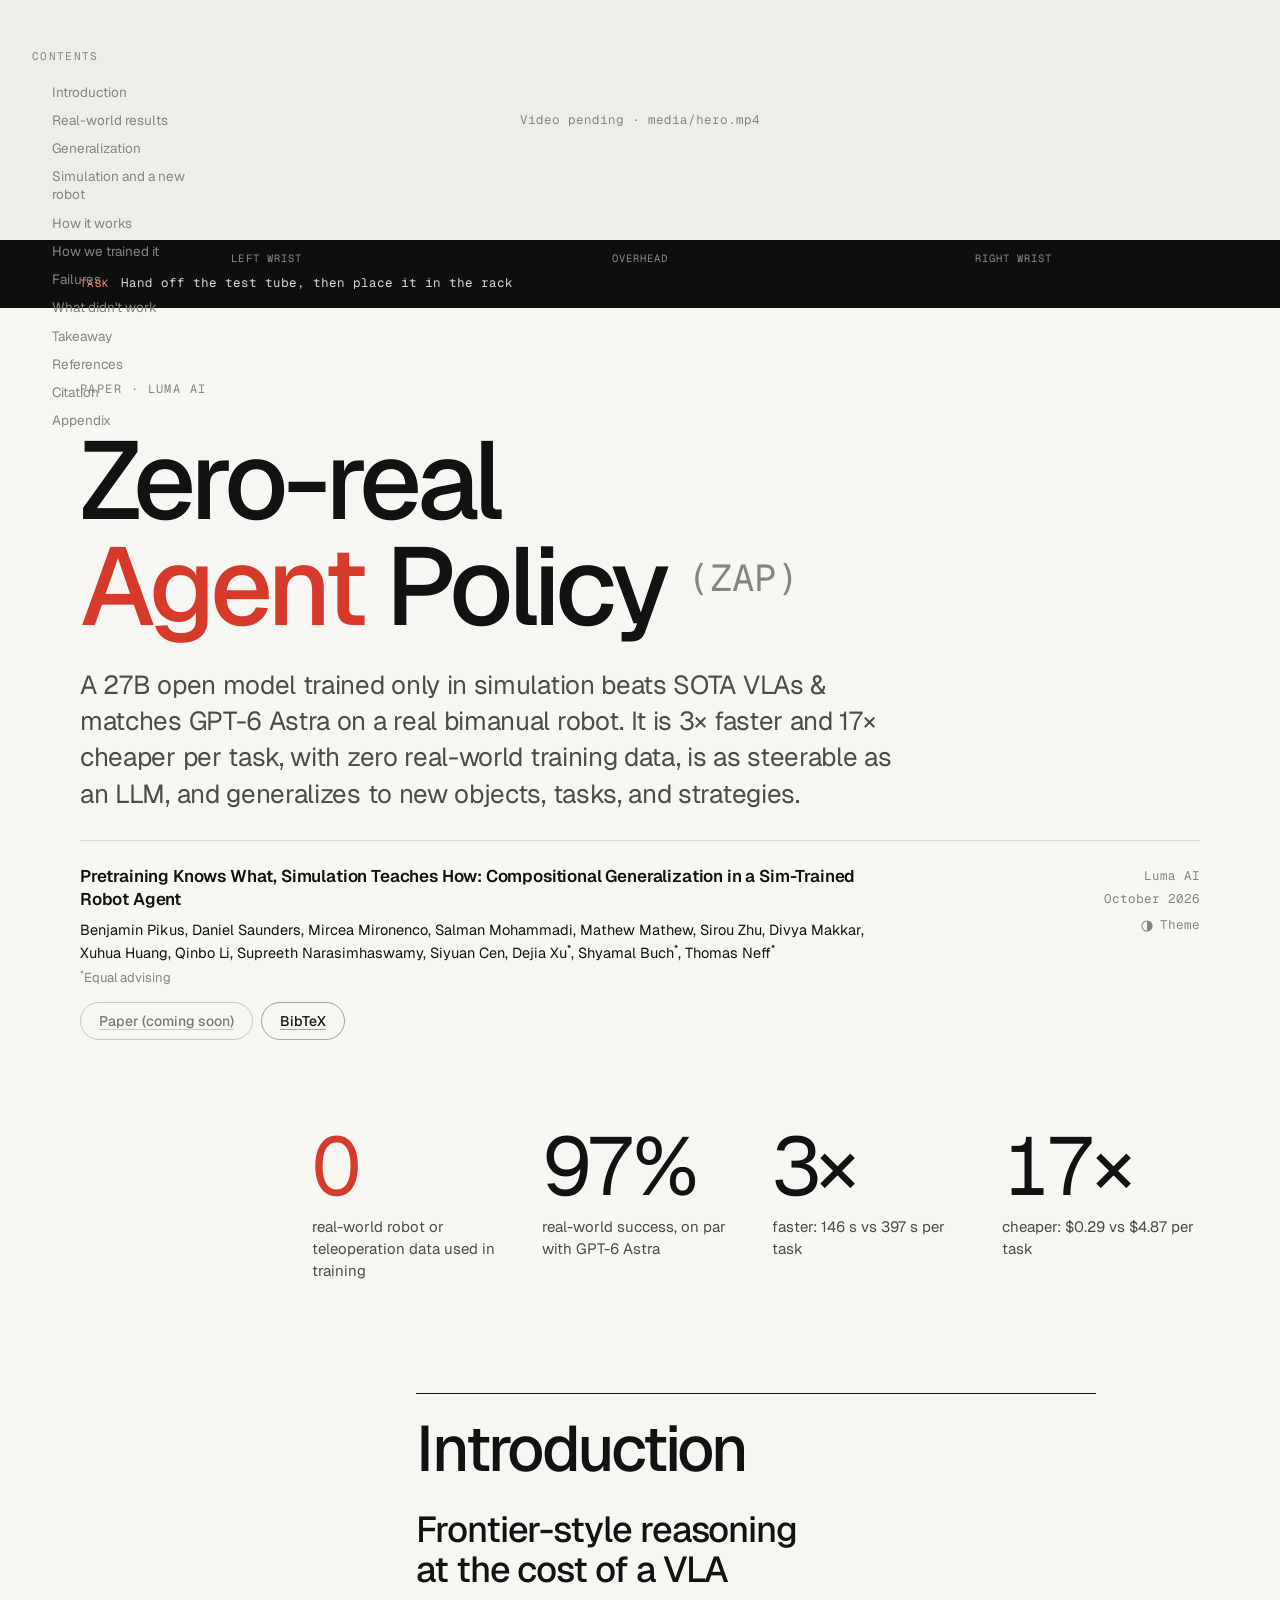
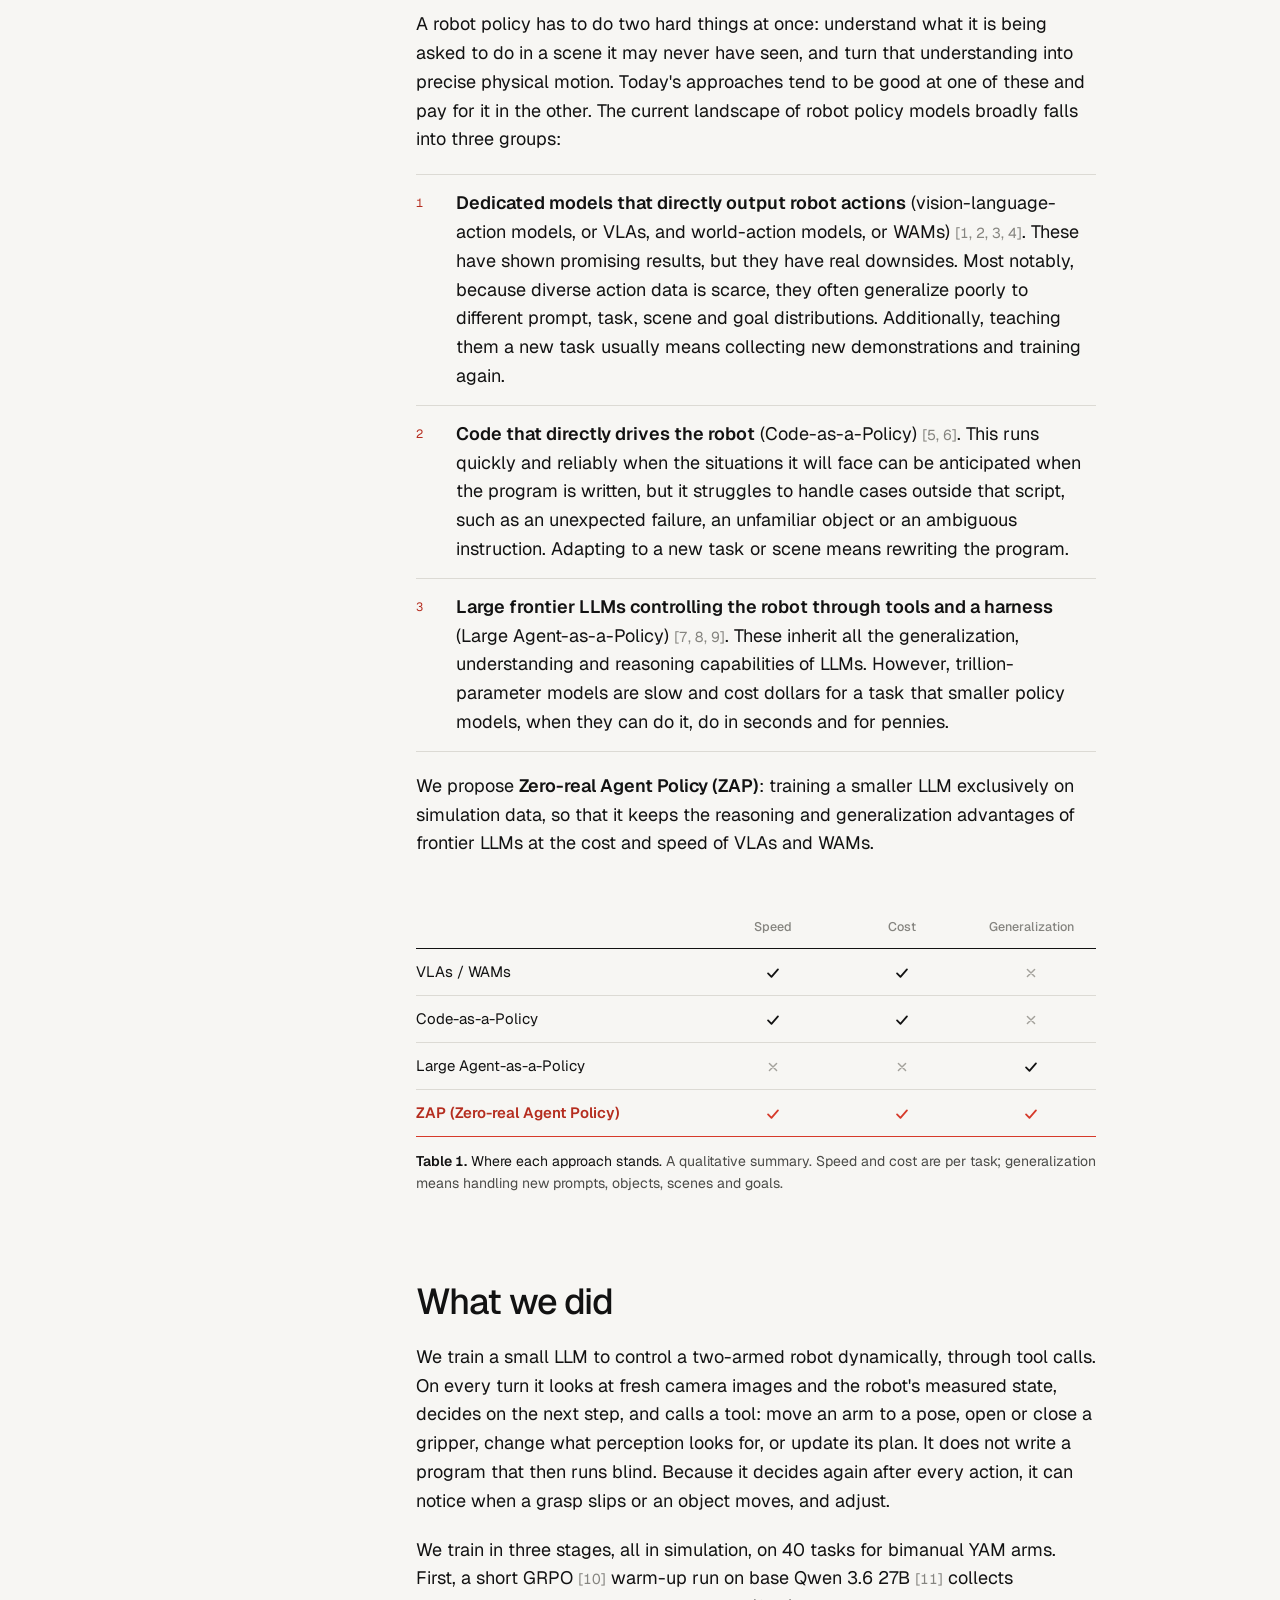
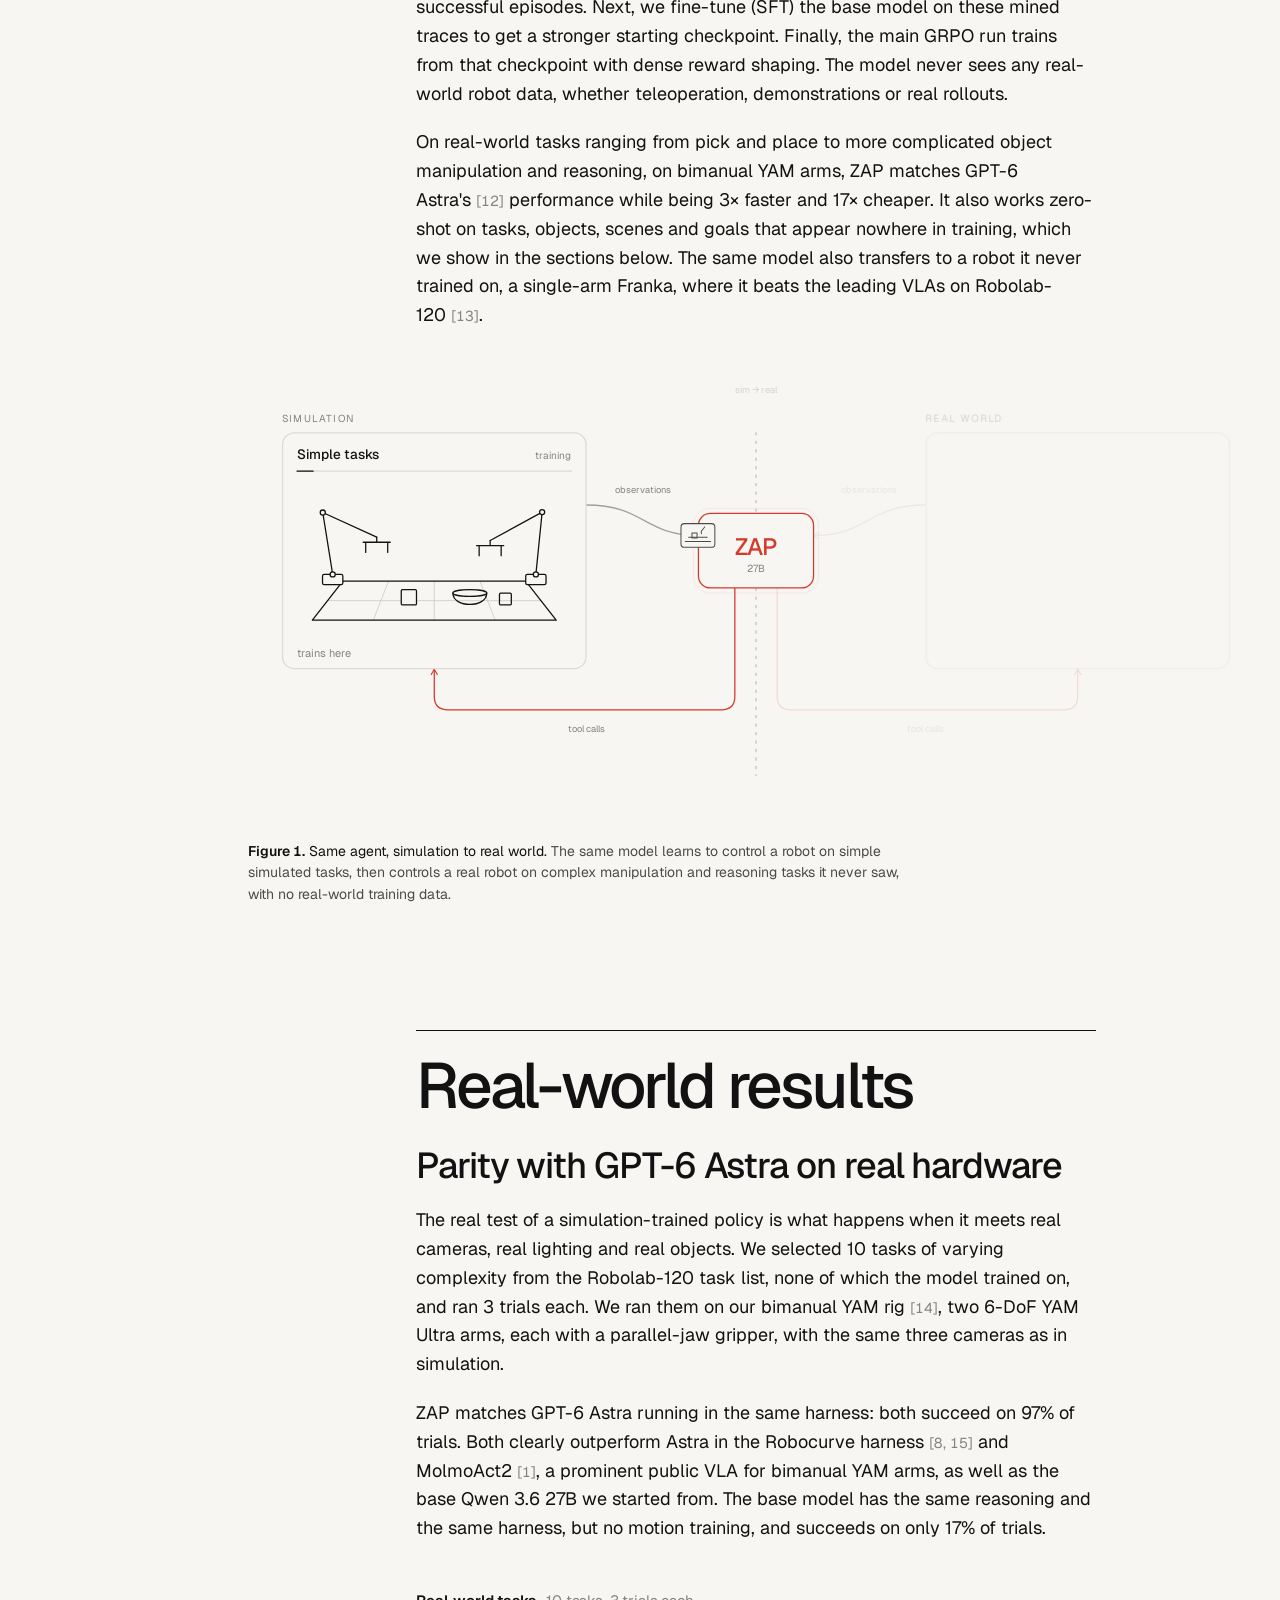
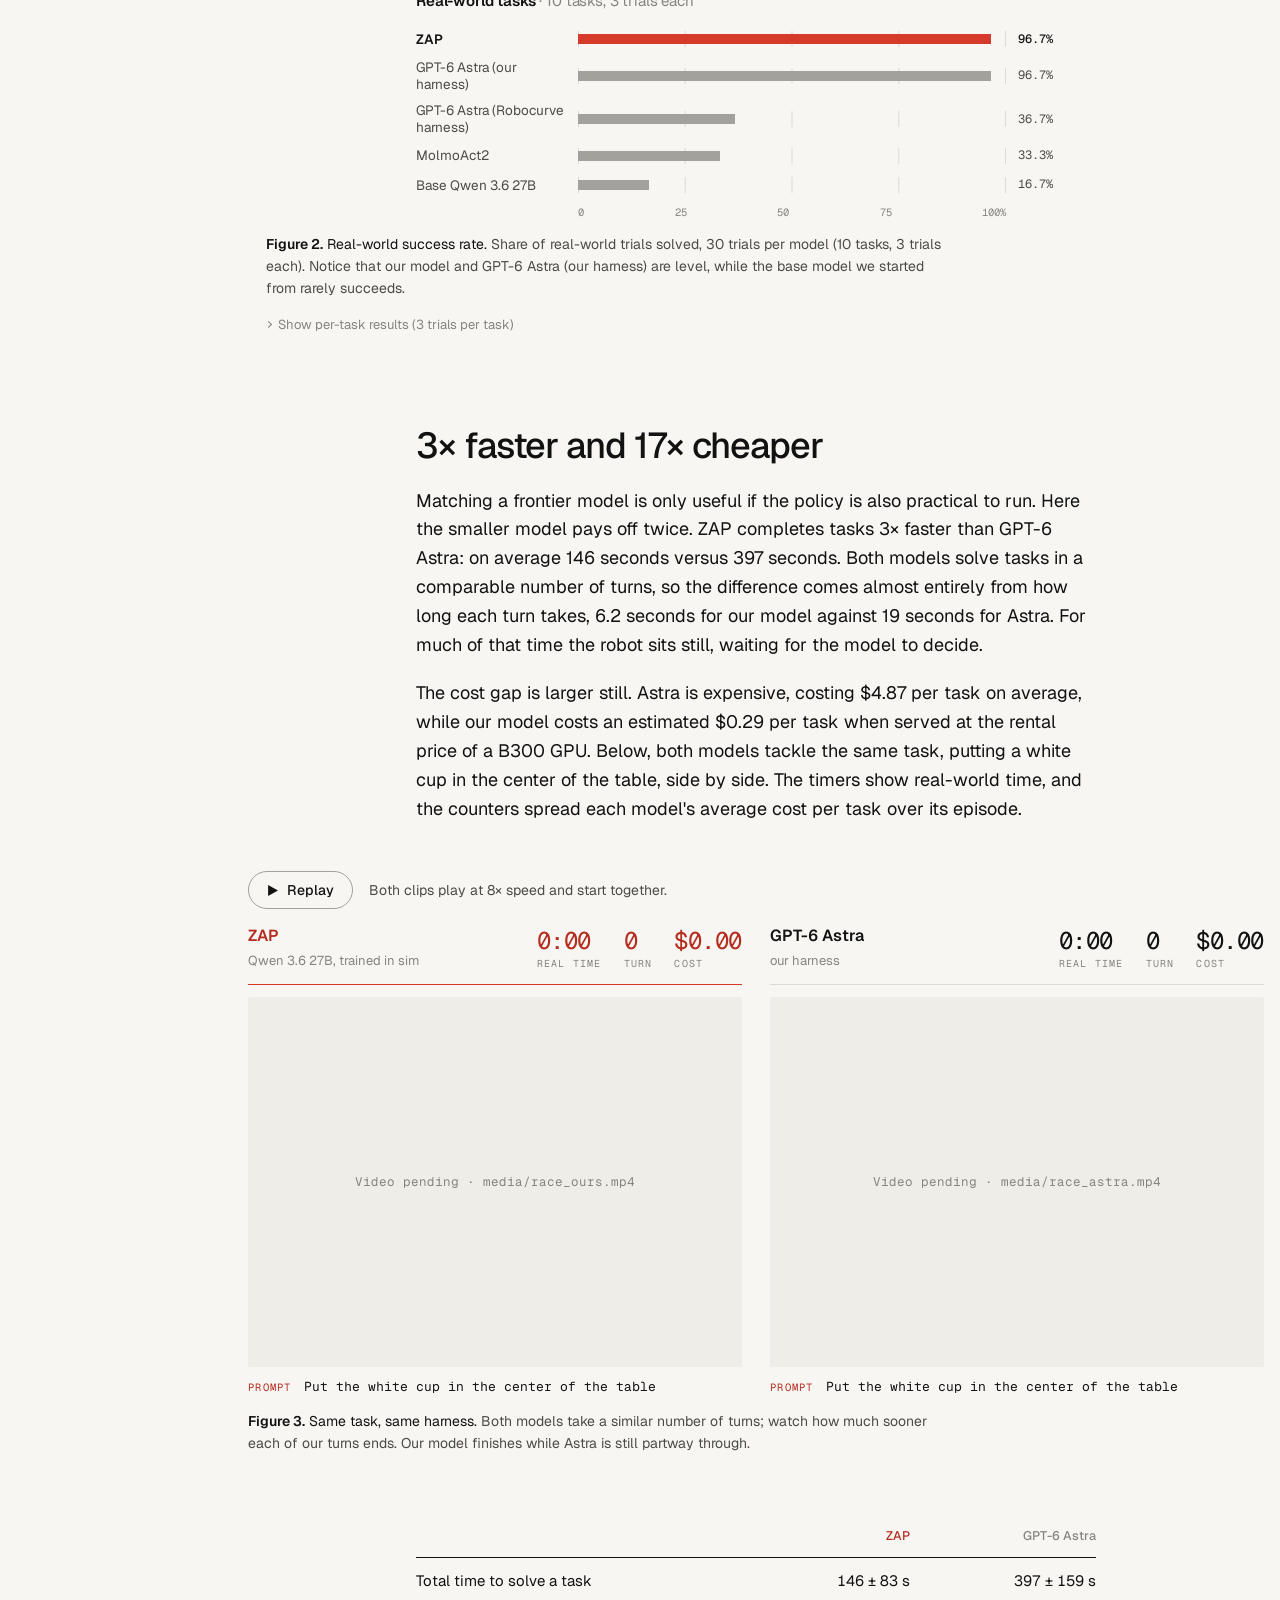
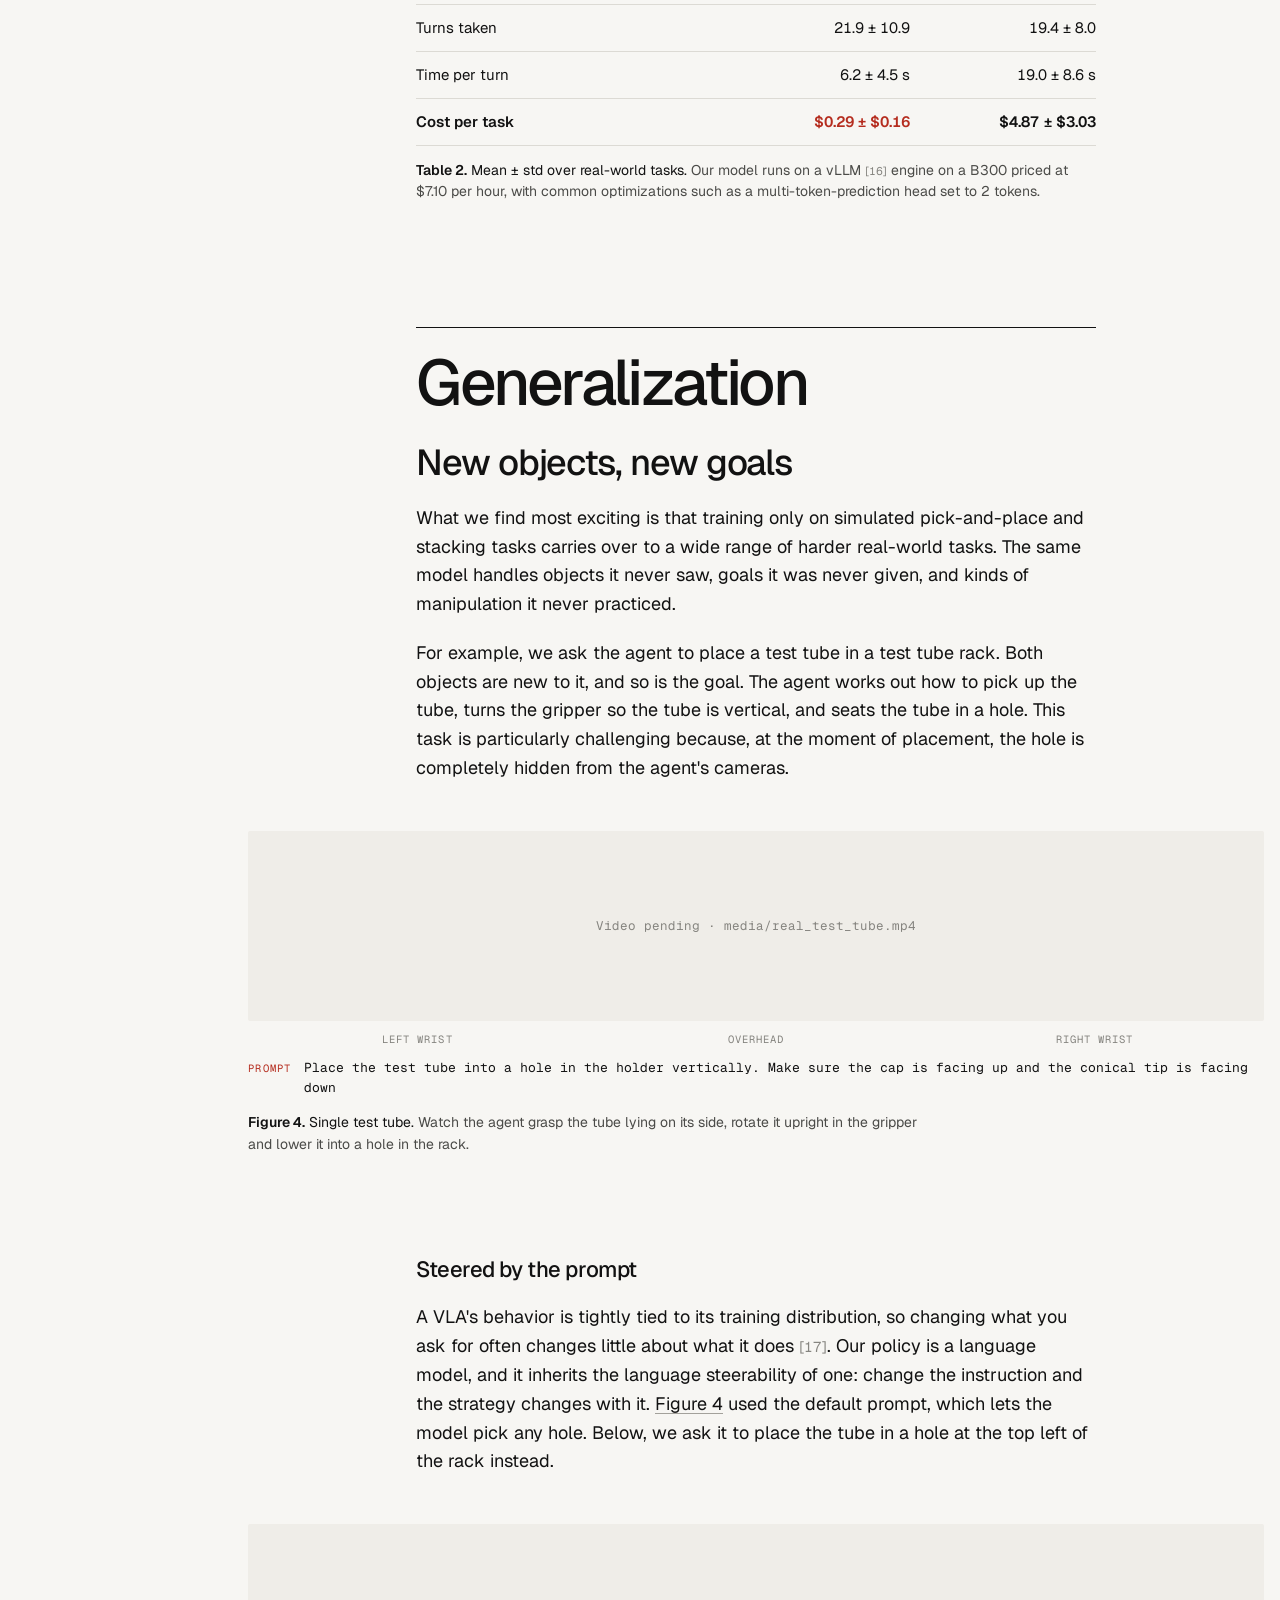
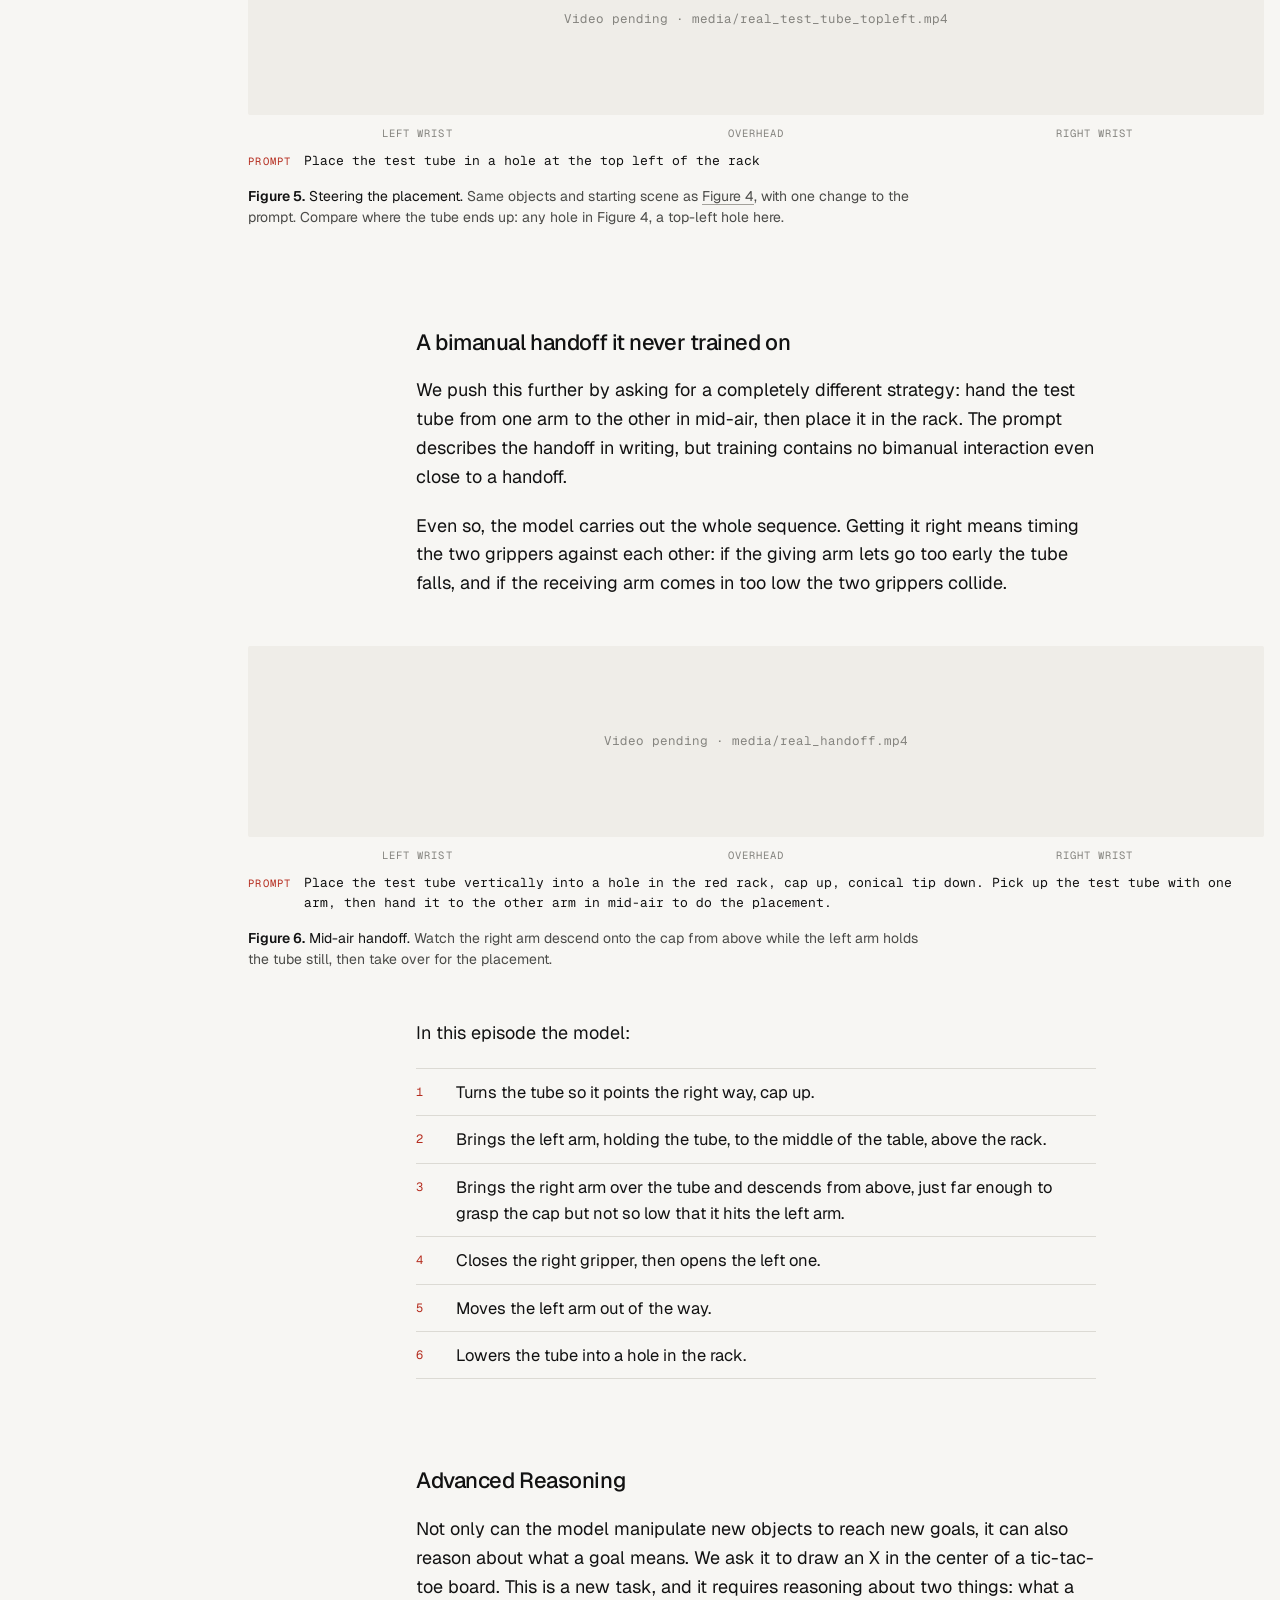
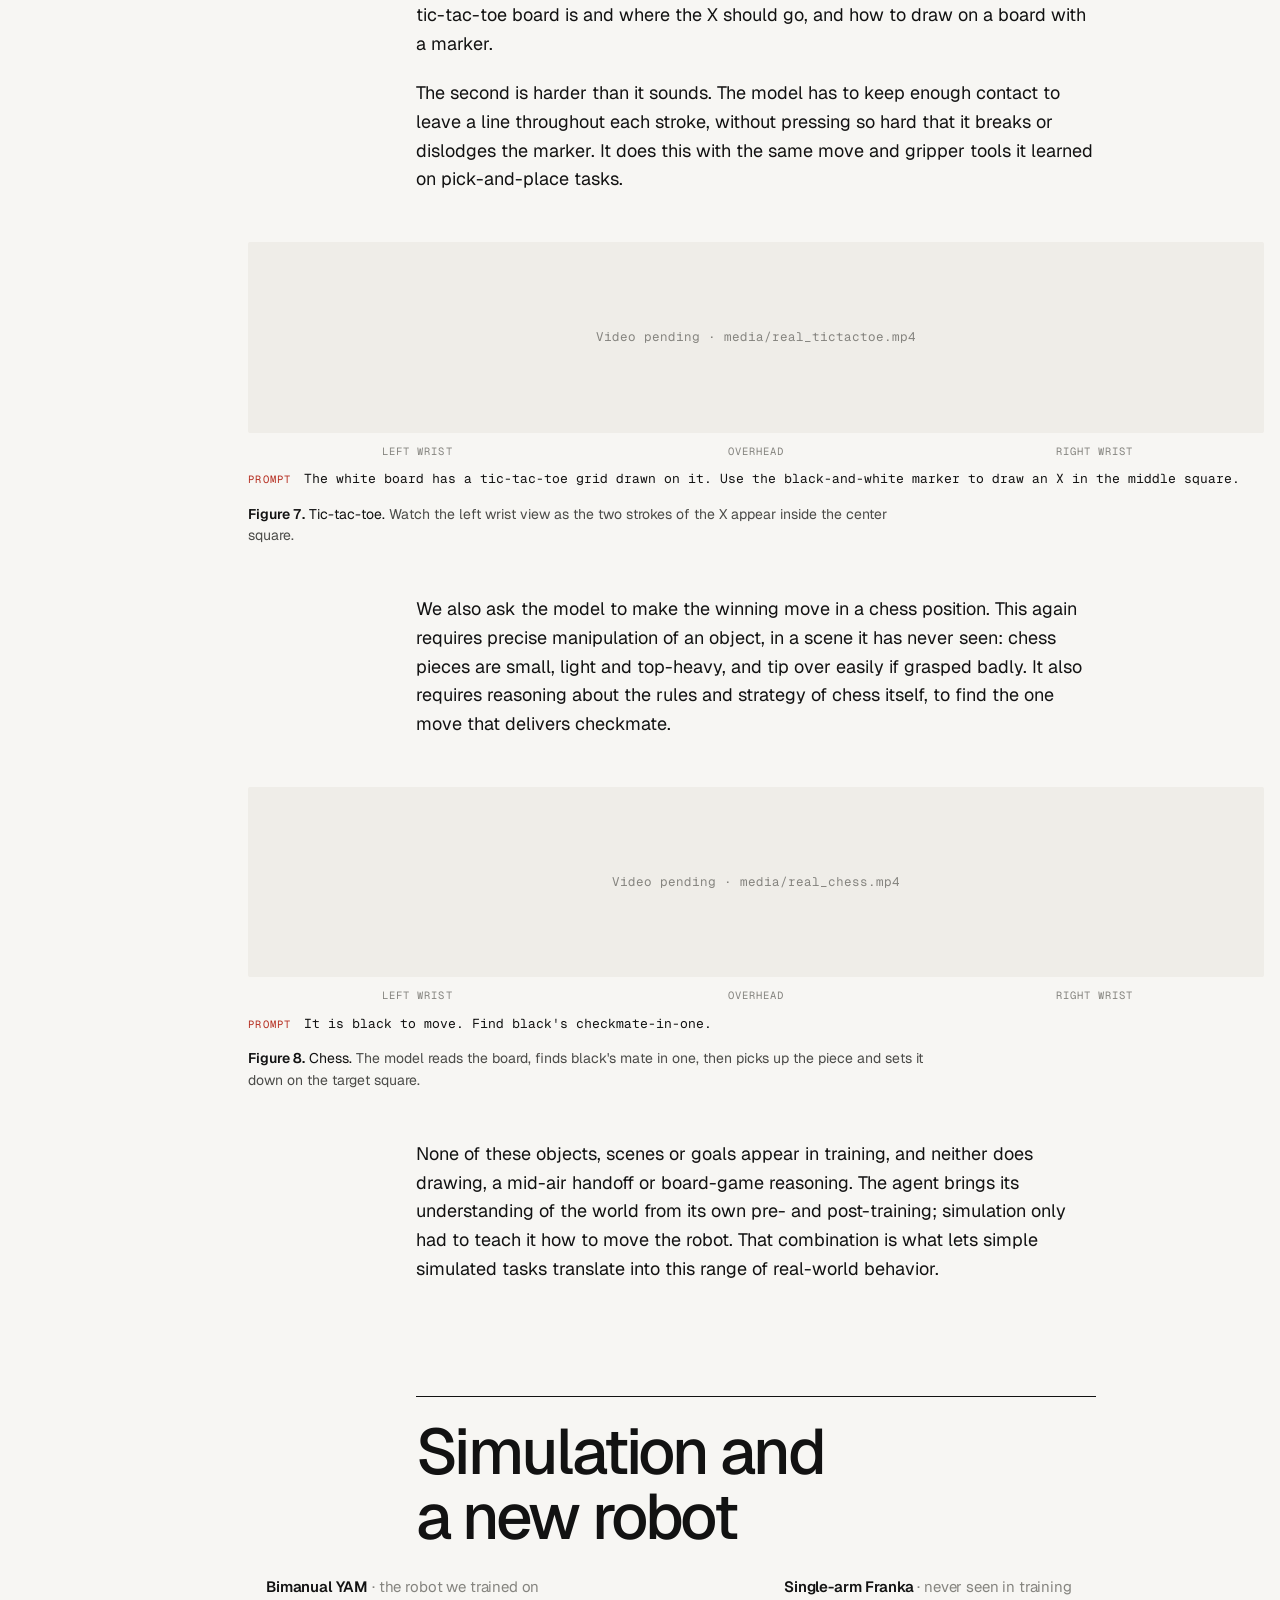
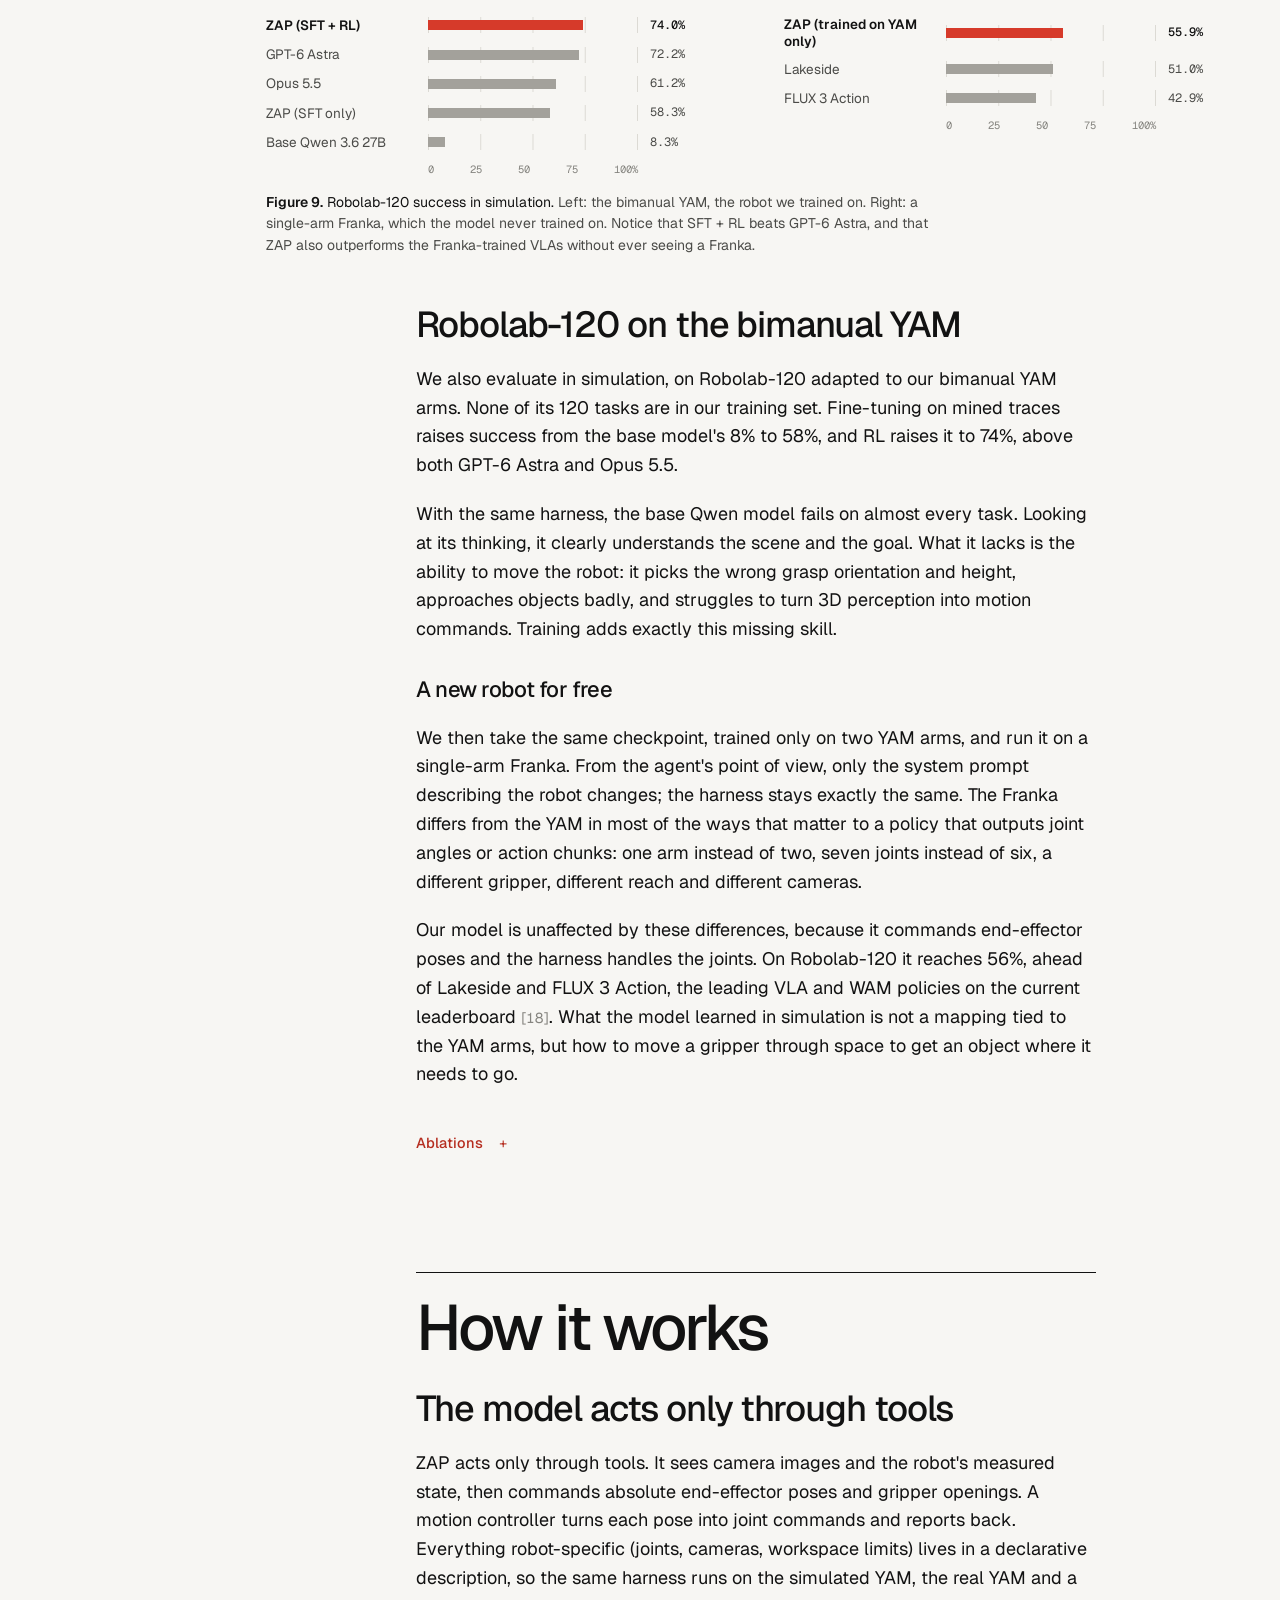
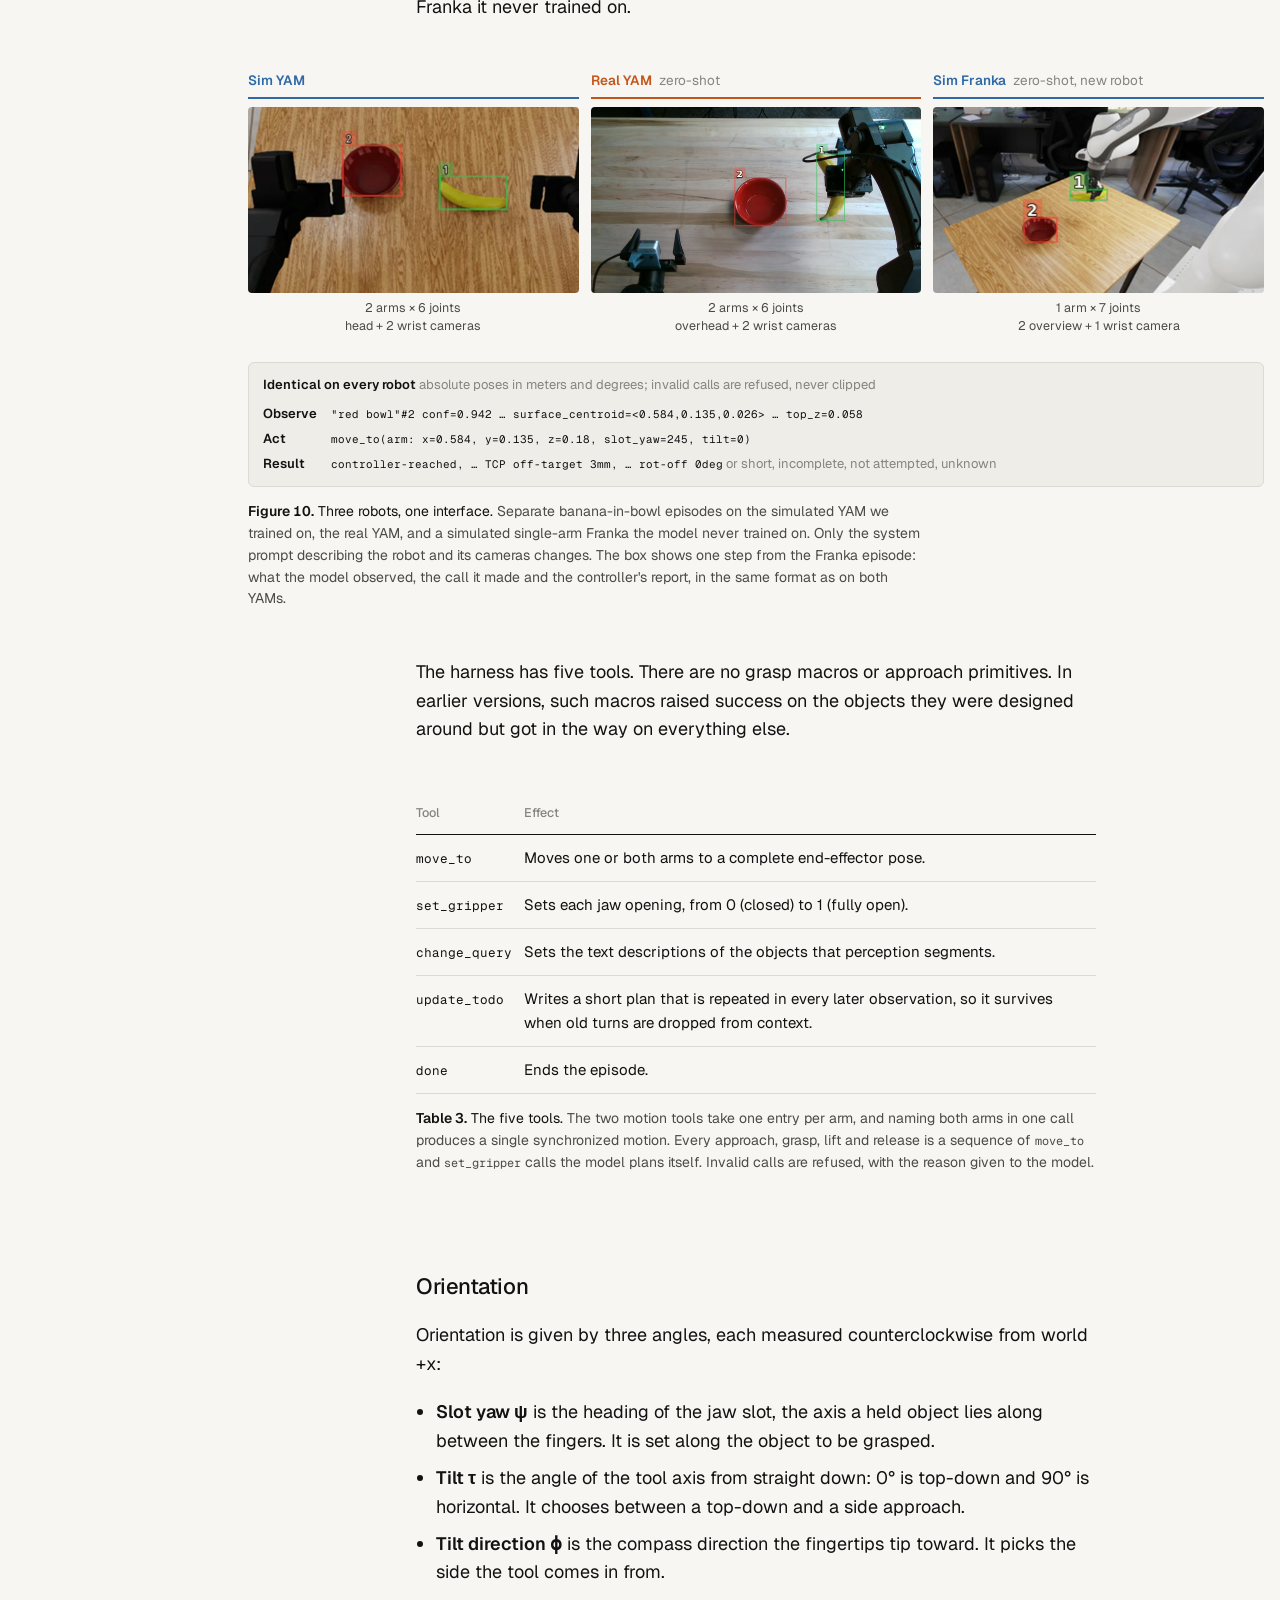
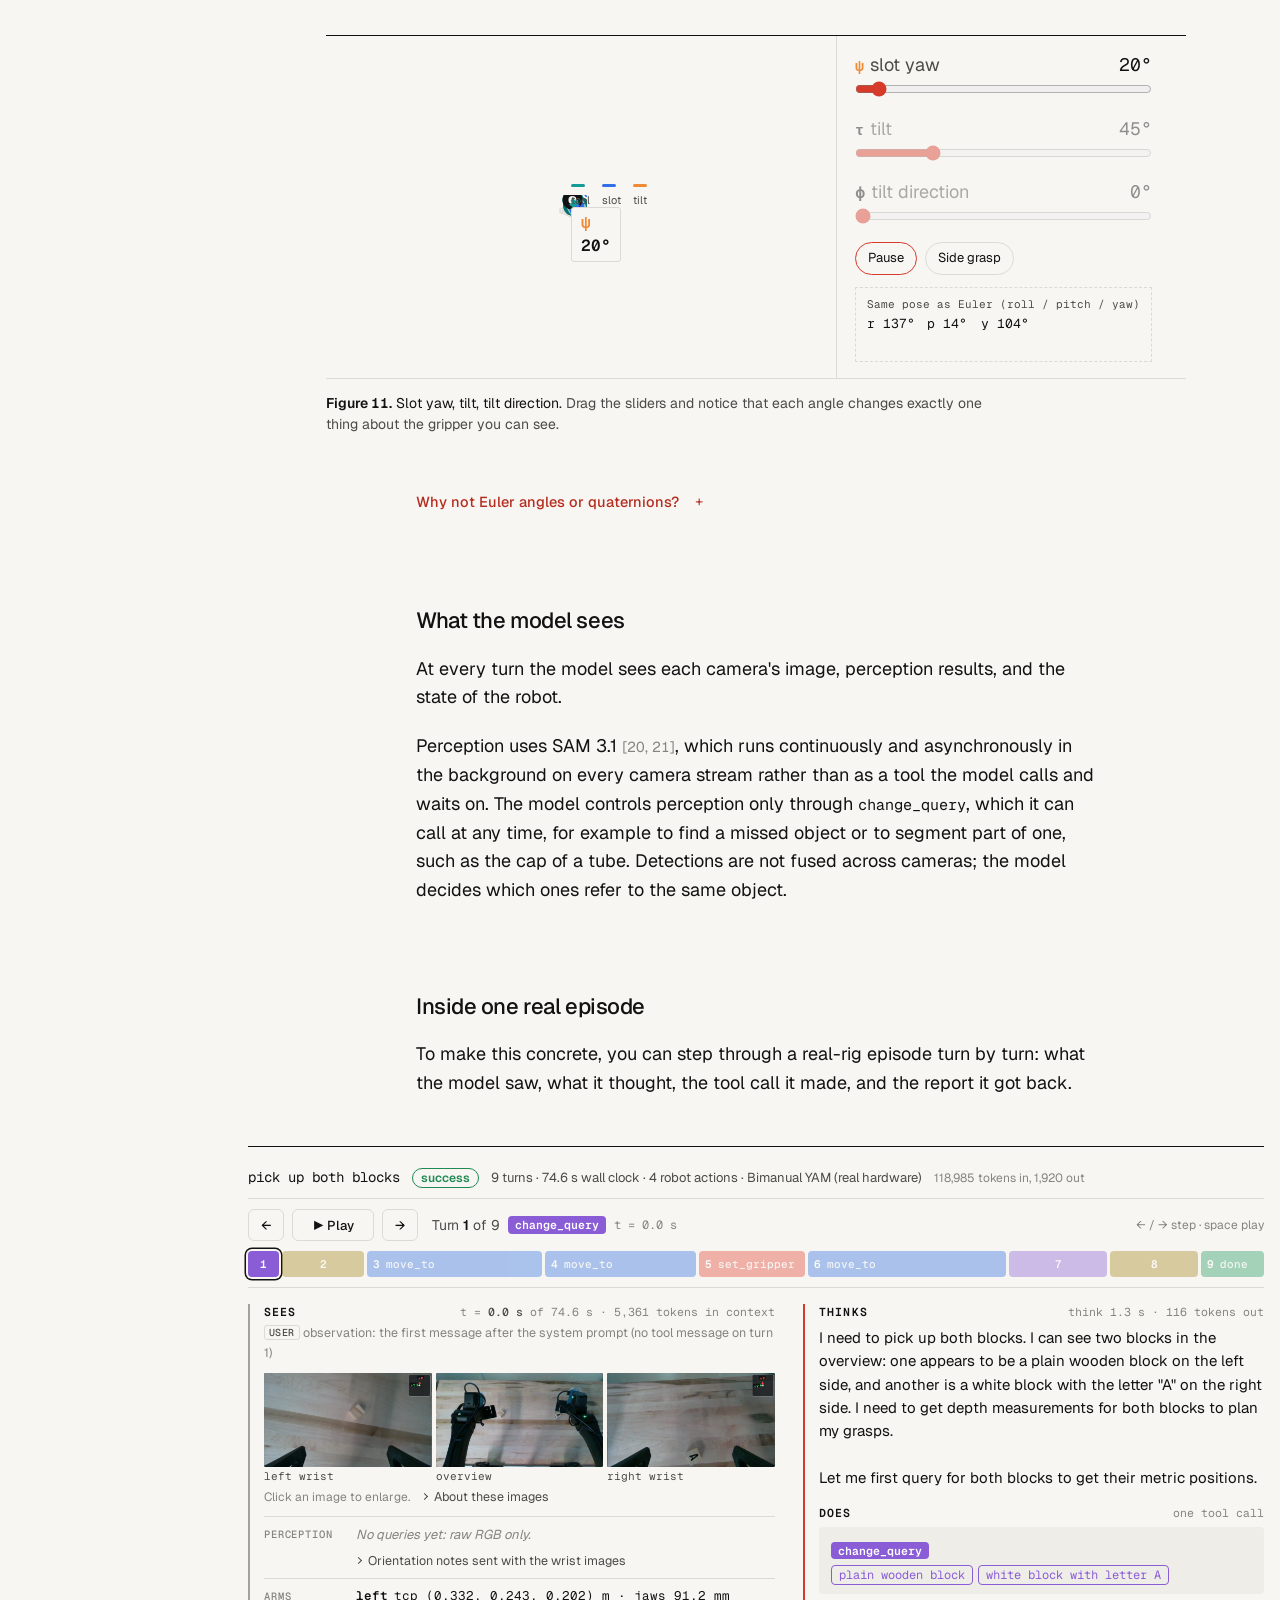
==== index.html @ 39be6619 "ZAP project page Co-Authored-By: Claude Opus 5.5 <noreply@anthropic.com>" ====
<!doctype html>
<html lang="en">
<head>
<meta charset="utf-8">
<meta name="viewport" content="width=device-width, initial-scale=1">
<title>Zero-real Agent Policy (ZAP) · Luma AI</title>
<meta name="description" content="Zero-real Agent Policy (ZAP): a 27B model trained only in simulation beats SOTA VLAs &amp; matches GPT-6 Astra on a real bimanual robot. It is 3× faster and 17× cheaper per task.">
<!-- Pre-launch: keep search engines out. Remove at public launch (see README). -->
<meta name="robots" content="noindex, nofollow">
<link rel="canonical" href="https://pikus16.github.io/zap/">
<meta name="theme-color" content="#f7f6f3" media="(prefers-color-scheme: light)">
<meta name="theme-color" content="#0f0f10" media="(prefers-color-scheme: dark)">
<meta name="color-scheme" content="light dark">

<meta property="og:type" content="article">
<meta property="og:site_name" content="Luma AI">
<meta property="og:title" content="Zero-real Agent Policy (ZAP)">
<meta property="og:description" content="A 27B model trained only in simulation beats SOTA VLAs &amp; matches GPT-6 Astra on a real bimanual robot. It is 3× faster and 17× cheaper per task, with zero real-world training data.">
<meta property="og:url" content="https://pikus16.github.io/zap/">
<meta property="og:image" content="https://pikus16.github.io/zap/media/og.jpg">
<meta property="og:image:width" content="1200">
<meta property="og:image:height" content="630">
<meta property="og:image:alt" content="Zero-real Agent Policy (ZAP): two robot arms seen from the left wrist, overhead and right wrist cameras.">
<meta property="article:published_time" content="2026-10-26">
<meta name="twitter:card" content="summary_large_image">
<meta name="twitter:title" content="Zero-real Agent Policy (ZAP)">
<meta name="twitter:description" content="A 27B model trained only in simulation matches GPT-6 Astra on real hardware. 3× faster, 17× cheaper, zero real-world training data.">
<meta name="twitter:image" content="https://pikus16.github.io/zap/media/og.jpg">
<meta name="twitter:image:alt" content="Zero-real Agent Policy (ZAP): two robot arms seen from three cameras.">

<link rel="icon" href="assets/favicon.svg" type="image/svg+xml">
<link rel="preconnect" href="https://fonts.googleapis.com">
<link rel="preconnect" href="https://fonts.gstatic.com" crossorigin>
<link rel="stylesheet" href="https://fonts.googleapis.com/css2?family=Geist:wght@400;500;600&family=Geist+Mono:wght@400;500&display=swap">
<link rel="stylesheet" href="assets/css/site.css">
<link rel="stylesheet" href="assets/css/episode-explorer.css">
<link rel="stylesheet" href="assets/css/orientation-widget.css">
<link rel="preload" as="image" href="media/hero.jpg">
<script src="assets/js/theme.js"></script>
<script defer src="assets/js/orientation-widget.js"></script>
<script defer src="assets/js/episode-explorer.js"></script>
<script defer src="assets/js/site.js"></script>
<script defer src="assets/js/sim2real.js"></script>
</head>
<body>
<a class="skip" href="#main">Skip to content</a>

<nav class="toc hide" id="toc" aria-label="Contents">
  <div class="toc-h">Contents</div>
  <ol>
    <li><a href="#intro">Introduction</a></li>
    <li><a href="#results">Real-world results</a></li>
    <li><a href="#beyond">Generalization</a></li>
    <li><a href="#simresults">Simulation and a new robot</a></li>
    <li><a href="#how">How it works</a></li>
    <li><a href="#training">How we trained it</a></li>
    <li><a href="#failures">Failures</a></li>
    <li><a href="#lessons">What didn't work</a></li>
    <li><a href="#takeaway">Takeaway</a></li>
    <li><a href="#references">References</a></li>
    <li><a href="#cite">Citation</a></li>
    <li><a href="#appendix">Appendix</a></li>
  </ol>
</nav>

<main id="main">
<div id="top">
<!-- HERO -->
<figure class="hero-media" id="fig-hero" aria-label="Highlights from real-robot episodes">
  <div data-video="hero" data-hero="1"></div>
</figure>
<header class="hero wide">
  <div class="kicker">Paper · Luma AI</div>
  <h1><span class="nw">Zero-real</span> <span class="nw"><em>Agent</em> Policy</span> <span class="acr">(ZAP)</span></h1>
  <p class="sub">A 27B open model trained only in simulation beats SOTA VLAs &amp; matches GPT-6 Astra on a real bimanual robot. It is 3× faster and 17× cheaper per task, with zero real-world training data, is as steerable as an LLM, and generalizes to new objects, tasks, and strategies.</p>
  <div class="byline">
    <div class="authors">
      <div class="paper-title">Pretraining Knows What, Simulation Teaches How: Compositional Generalization in a Sim-Trained Robot Agent</div>
      Benjamin Pikus, Daniel Saunders, Mircea Mironenco, Salman Mohammadi, Mathew Mathew, Sirou Zhu, Divya Makkar, Xuhua Huang, Qinbo Li, Supreeth Narasimhaswamy, Siyuan Cen, Dejia Xu<sup>*</sup>, Shyamal Buch<sup>*</sup>, Thomas Neff<sup>*</sup>
      <div class="author-note"><sup>*</sup>Equal advising</div>
      <div class="links"><a class="btn ghost" href="#" aria-disabled="true" title="Coming soon">Paper (coming soon)</a><a class="btn ghost" href="#cite">BibTeX</a></div>
    </div>
    <div class="meta">Luma AI<br><time datetime="2026-10-26">October 2026</time><br><button class="theme-btn" type="button" aria-label="Toggle dark theme"><svg viewBox="0 0 20 20" aria-hidden="true"><circle cx="10" cy="10" r="7.25" fill="none" stroke="currentColor" stroke-width="1.5"/><path d="M10 2.75a7.25 7.25 0 0 1 0 14.5z" fill="currentColor"/></svg><span>Theme</span></button></div>
  </div>
</header>
</div>

<!-- HEADLINE -->
<section class="sec wide" id="headline" aria-label="Summary" style="padding-top:88px">
  <div class="strip">
    <div class="stat"><div class="num">0</div><div class="lbl">real-world robot or teleoperation data used in training</div></div>
    <div class="stat"><div class="num">97%</div><div class="lbl">real-world success, on par with GPT-6 Astra</div></div>
    <div class="stat"><div class="num">3×</div><div class="lbl">faster: 146 s vs 397 s per task</div></div>
    <div class="stat"><div class="num">17×</div><div class="lbl">cheaper: $0.29 vs $4.87 per task</div></div>
  </div>
</section>

<!-- INTRODUCTION -->
<section class="sec part" id="intro" aria-labelledby="h-intro">
  <div class="col part-head"><h2 class="part-title" id="h-intro">Introduction</h2></div>
  <div class="col stack" id="why">
    <h3 class="h-lead">Frontier-style reasoning at the cost of a VLA</h3>
    <p>A robot policy has to do two hard things at once: understand what it is being asked to do in a scene it may never have seen, and turn that understanding into precise physical motion. Today's approaches tend to be good at one of these and pay for it in the other. The current landscape of robot policy models broadly falls into three groups:</p>
    <ol class="kinds">
      <li><span><b>Dedicated models that directly output robot actions</b> (vision-language-action models, or VLAs, and world-action models, or WAMs) <span class="cites">[<a class="cite" href="#ref-1">1</a>, <a class="cite" href="#ref-2">2</a>, <a class="cite" href="#ref-3">3</a>, <a class="cite" href="#ref-4">4</a>]</span>. These have shown promising results, but they have real downsides. Most notably, because diverse action data is scarce, they often generalize poorly to different prompt, task, scene and goal distributions. Additionally, teaching them a new task usually means collecting new demonstrations and training again.</span></li>
      <li><span><b>Code that directly drives the robot</b> (Code-as-a-Policy) <span class="cites">[<a class="cite" href="#ref-5">5</a>, <a class="cite" href="#ref-6">6</a>]</span>. This runs quickly and reliably when the situations it will face can be anticipated when the program is written, but it struggles to handle cases outside that script, such as an unexpected failure, an unfamiliar object or an ambiguous instruction. Adapting to a new task or scene means rewriting the program.</span></li>
      <li><span><b>Large frontier LLMs controlling the robot through tools and a harness</b> (Large Agent-as-a-Policy) <span class="cites">[<a class="cite" href="#ref-7">7</a>, <a class="cite" href="#ref-8">8</a>, <a class="cite" href="#ref-9">9</a>]</span>. These inherit all the generalization, understanding and reasoning capabilities of LLMs. However, trillion-parameter models are slow and cost dollars for a task that smaller policy models, when they can do it, do in seconds and for pennies.</span></li>
    </ol>
    <p>We propose <b>Zero-real Agent Policy (ZAP)</b>: training a smaller LLM exclusively on simulation data, so that it keeps the reasoning and generalization advantages of frontier LLMs at the cost and speed of VLAs and WAMs.</p>
  </div>
  <figure class="col" id="tab-landscape">
    <div class="scroll-x"><table class="cmp">
      <thead><tr><th scope="col"><span class="vh">Approach</span></th><th scope="col" class="m">Speed</th><th scope="col" class="m">Cost</th><th scope="col" class="m">Generalization</th></tr></thead>
      <tbody>
        <tr><th scope="row">VLAs / WAMs</th><td class="m yes"><svg viewBox="0 0 20 20" aria-hidden="true"><path d="M4.5 10.5l3.8 3.8 7.2-8.3" fill="none" stroke="currentColor" stroke-width="2" stroke-linecap="round" stroke-linejoin="round"/></svg><span class="vh">Yes</span></td><td class="m yes"><svg viewBox="0 0 20 20" aria-hidden="true"><path d="M4.5 10.5l3.8 3.8 7.2-8.3" fill="none" stroke="currentColor" stroke-width="2" stroke-linecap="round" stroke-linejoin="round"/></svg><span class="vh">Yes</span></td><td class="m no"><svg viewBox="0 0 20 20" aria-hidden="true"><path d="M6 6l8 8M14 6l-8 8" fill="none" stroke="currentColor" stroke-width="1.6" stroke-linecap="round"/></svg><span class="vh">No</span></td></tr>
        <tr><th scope="row">Code-as-a-Policy</th><td class="m yes"><svg viewBox="0 0 20 20" aria-hidden="true"><path d="M4.5 10.5l3.8 3.8 7.2-8.3" fill="none" stroke="currentColor" stroke-width="2" stroke-linecap="round" stroke-linejoin="round"/></svg><span class="vh">Yes</span></td><td class="m yes"><svg viewBox="0 0 20 20" aria-hidden="true"><path d="M4.5 10.5l3.8 3.8 7.2-8.3" fill="none" stroke="currentColor" stroke-width="2" stroke-linecap="round" stroke-linejoin="round"/></svg><span class="vh">Yes</span></td><td class="m no"><svg viewBox="0 0 20 20" aria-hidden="true"><path d="M6 6l8 8M14 6l-8 8" fill="none" stroke="currentColor" stroke-width="1.6" stroke-linecap="round"/></svg><span class="vh">No</span></td></tr>
        <tr><th scope="row">Large Agent-as-a-Policy</th><td class="m no"><svg viewBox="0 0 20 20" aria-hidden="true"><path d="M6 6l8 8M14 6l-8 8" fill="none" stroke="currentColor" stroke-width="1.6" stroke-linecap="round"/></svg><span class="vh">No</span></td><td class="m no"><svg viewBox="0 0 20 20" aria-hidden="true"><path d="M6 6l8 8M14 6l-8 8" fill="none" stroke="currentColor" stroke-width="1.6" stroke-linecap="round"/></svg><span class="vh">No</span></td><td class="m yes"><svg viewBox="0 0 20 20" aria-hidden="true"><path d="M4.5 10.5l3.8 3.8 7.2-8.3" fill="none" stroke="currentColor" stroke-width="2" stroke-linecap="round" stroke-linejoin="round"/></svg><span class="vh">Yes</span></td></tr>
        <tr class="ours"><th scope="row">ZAP (Zero-real Agent Policy)</th><td class="m yes"><svg viewBox="0 0 20 20" aria-hidden="true"><path d="M4.5 10.5l3.8 3.8 7.2-8.3" fill="none" stroke="currentColor" stroke-width="2" stroke-linecap="round" stroke-linejoin="round"/></svg><span class="vh">Yes</span></td><td class="m yes"><svg viewBox="0 0 20 20" aria-hidden="true"><path d="M4.5 10.5l3.8 3.8 7.2-8.3" fill="none" stroke="currentColor" stroke-width="2" stroke-linecap="round" stroke-linejoin="round"/></svg><span class="vh">Yes</span></td><td class="m yes"><svg viewBox="0 0 20 20" aria-hidden="true"><path d="M4.5 10.5l3.8 3.8 7.2-8.3" fill="none" stroke="currentColor" stroke-width="2" stroke-linecap="round" stroke-linejoin="round"/></svg><span class="vh">Yes</span></td></tr>
      </tbody>
    </table></div>
    <figcaption><a class="fig-num" href="#tab-landscape">Table 1.</a> <span class="fig-name">Where each approach stands.</span> A qualitative summary. Speed and cost are per task; generalization means handling new prompts, objects, scenes and goals.</figcaption>
  </figure>
  <div class="col stack sub-sec" id="approach">
    <h3 class="h-lead">What we did</h3>
    <p>We train a small LLM to control a two-armed robot dynamically, through tool calls. On every turn it looks at fresh camera images and the robot's measured state, decides on the next step, and calls a tool: move an arm to a pose, open or close a gripper, change what perception looks for, or update its plan. It does not write a program that then runs blind. Because it decides again after every action, it can notice when a grasp slips or an object moves, and adjust.</p>
    <p>We train in three stages, all in simulation, on 40 tasks for bimanual YAM arms. First, a short GRPO <span class="cites">[<a class="cite" href="#ref-10">10</a>]</span> warm-up run on base Qwen 3.6 27B <span class="cites">[<a class="cite" href="#ref-11">11</a>]</span> collects successful episodes. Next, we fine-tune (SFT) the base model on these mined traces to get a stronger starting checkpoint. Finally, the main GRPO run trains from that checkpoint with dense reward shaping. The model never sees any real-world robot data, whether teleoperation, demonstrations or real rollouts.</p>
    <p>On real-world tasks ranging from pick and place to more complicated object manipulation and reasoning, on bimanual YAM arms, ZAP matches GPT-6 Astra's <span class="cites">[<a class="cite" href="#ref-12">12</a>]</span> performance while being 3× faster and 17× cheaper. It also works zero-shot on tasks, objects, scenes and goals that appear nowhere in training, which we show in the sections below. The same model also transfers to a robot it never trained on, a single-arm Franka, where it beats the leading VLAs on Robolab-120 <span class="cites">[<a class="cite" href="#ref-13">13</a>]</span>.</p>
  </div>
  <figure class="wide" id="fig-sim2real">
    <div class="s2r" id="s2r" role="img" aria-label="Animated diagram: one ZAP model, 27B parameters, sits between two control loops. On the left, in simulation, it receives camera frames from a simple robot and sends back tool calls such as move_to and set_gripper while it trains on simple tasks. A dashed sim-to-real boundary marks zero real-world training data. On the right, the same model with the same tools receives frames from a real two-armed robot and sends tool calls that drive complex manipulation and reasoning it never saw in training. It matches GPT-6 Astra while being 3× faster and 17× cheaper."></div>
    <figcaption><a class="fig-num" href="#fig-sim2real">Figure 1.</a> <span class="fig-name">Same agent, simulation to real world.</span> The same model learns to control a robot on simple simulated tasks, then controls a real robot on complex manipulation and reasoning tasks it never saw, with no real-world training data.</figcaption>
  </figure>
</section>

<!-- RESULTS -->
<section class="sec part" id="results" aria-labelledby="h-results">
  <div class="col part-head"><h2 class="part-title" id="h-results">Real-world results</h2></div>
  <div class="col stack">
    <h3 class="h-lead">Parity with GPT-6 Astra on real hardware</h3>
    <p>The real test of a simulation-trained policy is what happens when it meets real cameras, real lighting and real objects. We selected 10 tasks of varying complexity from the Robolab-120 task list, none of which the model trained on, and ran 3 trials each. We ran them on our bimanual YAM rig <span class="cites">[<a class="cite" href="#ref-14">14</a>]</span>, two 6-DoF YAM Ultra arms, each with a parallel-jaw gripper, with the same three cameras as in simulation.</p>
    <p>ZAP matches GPT-6 Astra running in the same harness: both succeed on 97% of trials. Both clearly outperform Astra in the Robocurve harness <span class="cites">[<a class="cite" href="#ref-8">8</a>, <a class="cite" href="#ref-15">15</a>]</span> and MolmoAct2 <span class="cites">[<a class="cite" href="#ref-1">1</a>]</span>, a prominent public VLA for bimanual YAM arms, as well as the base Qwen 3.6 27B we started from. The base model has the same reasoning and the same harness, but no motion training, and succeeds on only 17% of trials.</p>
  </div>
  <figure class="wide" id="fig-success" style="max-width:980px">
    <div class="bars one" id="bars"></div>
    <figcaption><a class="fig-num" href="#fig-success">Figure 2.</a> <span class="fig-name">Real-world success rate.</span> Share of real-world trials solved, 30 trials per model (10 tasks, 3 trials each). Notice that our model and GPT-6 Astra (our harness) are level, while the base model we started from rarely succeeds.</figcaption>
    <!-- Per-task dots normalized to 3 trials per task: 0/2→0/3, 2/2→3/3, 4/4→3/3 per author; Robocurve FoodPacking "2/5 (1/3)"→1/3; Robocurve BananasInBinThreeTotal 3/4→3/3 per author. Figure 2's bars are computed from these dots in site.js, so there is no remaining mismatch. -->
    <details class="trials-more">
      <summary>Show per-task results (3 trials per task)</summary>
      <figure id="fig-trials">
        <div class="legend"><span><span class="dot s" aria-hidden="true"></span> success</span><span><span class="dot" aria-hidden="true"></span> failure</span><span class="muted">Hover or tap a dot for details.</span></div>
        <div class="scroll-x"><div class="dm" id="dm"></div></div>
        <figcaption><span class="fig-name">Per-task trials.</span> Task-specific results behind Figure 2, with 3 trials per task for each model: one dot per trial, filled for a success and hollow for a failure.</figcaption>
      </figure>
    </details>
  </figure>

  <div class="col stack sub-sec" id="speed">
    <h3 class="h-lead">3× faster and 17× cheaper</h3>
    <p>Matching a frontier model is only useful if the policy is also practical to run. Here the smaller model pays off twice. ZAP completes tasks 3× faster than GPT-6 Astra: on average 146 seconds versus 397 seconds. Both models solve tasks in a comparable number of turns, so the difference comes almost entirely from how long each turn takes, 6.2 seconds for our model against 19 seconds for Astra. For much of that time the robot sits still, waiting for the model to decide.</p>
    <p>The cost gap is larger still. Astra is expensive, costing $4.87 per task on average, while our model costs an estimated $0.29 per task when served at the rental price of a B300 GPU. Below, both models tackle the same task, putting a white cup in the center of the table, side by side. The timers show real-world time, and the counters spread each model's average cost per task over its episode.</p>
  </div>
  <figure class="wide" id="fig-race">
    <div class="race-ctl"><button class="btn ghost" id="race-play" type="button"><svg viewBox="0 0 10 10" aria-hidden="true"><path d="M1 0l9 5-9 5z"/></svg><span>Replay</span></button><span class="small muted">Both clips play at 8× speed and start together.</span></div>
    <div class="race">
      <div class="lane ours" id="lane-ours">
        <div class="lane-head"><span class="lane-name">ZAP<small>Qwen 3.6 27B, trained in sim</small></span>
          <div class="meters" aria-live="off"><div class="meter"><span class="v" data-t>0:00</span><span class="l">Real time</span></div><div class="meter"><span class="v" data-n>0</span><span class="l">Turn</span></div><div class="meter"><span class="v" data-c>$0.00</span><span class="l">Cost</span></div></div></div>
        <div data-video="race_ours" data-race="ours"></div>
      </div>
      <div class="lane" id="lane-astra">
        <div class="lane-head"><span class="lane-name">GPT-6 Astra<small>our harness</small></span>
          <div class="meters" aria-live="off"><div class="meter"><span class="v" data-t>0:00</span><span class="l">Real time</span></div><div class="meter"><span class="v" data-n>0</span><span class="l">Turn</span></div><div class="meter"><span class="v" data-c>$0.00</span><span class="l">Cost</span></div></div></div>
        <div data-video="race_astra" data-race="astra"></div>
      </div>
    </div>
    <figcaption><a class="fig-num" href="#fig-race">Figure 3.</a> <span class="fig-name">Same task, same harness.</span> Both models take a similar number of turns; watch how much sooner each of our turns ends. Our model finishes while Astra is still partway through.</figcaption>
  </figure>
  <figure class="col" id="fig-cost">
    <div class="scroll-x"><table>
      <thead><tr><th></th><th class="num col-ours">ZAP</th><th class="num">GPT-6 Astra</th></tr></thead>
      <tbody>
        <tr><td>Total time to solve a task</td><td class="num">146 ± 83 s</td><td class="num">397 ± 159 s</td></tr>
        <tr><td>Turns taken</td><td class="num">21.9 ± 10.9</td><td class="num">19.4 ± 8.0</td></tr>
        <tr><td>Time per turn</td><td class="num">6.2 ± 4.5 s</td><td class="num">19.0 ± 8.6 s</td></tr>
        <tr class="hl"><td>Cost per task</td><td class="num col-ours">$0.29 ± $0.16</td><td class="num">$4.87 ± $3.03</td></tr>
      </tbody>
    </table></div>
    <figcaption><a class="fig-num" href="#fig-cost">Table 2.</a> <span class="fig-name">Mean ± std over real-world tasks.</span> Our model runs on a vLLM <span class="cites">[<a class="cite" href="#ref-16">16</a>]</span> engine on a B300 priced at $7.10 per hour, with common optimizations such as a multi-token-prediction head set to 2 tokens.</figcaption>
  </figure>
</section>

<!-- BEYOND -->
<section class="sec part" id="beyond" aria-labelledby="h-beyond">
  <div class="col part-head"><h2 class="part-title" id="h-beyond">Generalization</h2></div>
  <div class="col stack">
    <h3 class="h-lead">New objects, new goals</h3>
    <p>What we find most exciting is that training only on simulated pick-and-place and stacking tasks carries over to a wide range of harder real-world tasks. The same model handles objects it never saw, goals it was never given, and kinds of manipulation it never practiced.</p>
    <p>For example, we ask the agent to place a test tube in a test tube rack. Both objects are new to it, and so is the goal. The agent works out how to pick up the tube, turns the gripper so the tube is vertical, and seats the tube in a hole. This task is particularly challenging because, at the moment of placement, the hole is completely hidden from the agent's cameras.</p>
  </div>
  <figure class="wide" id="fig-testtube">
    <div data-video="real_test_tube"></div>
    <figcaption><a class="fig-num" href="#fig-testtube">Figure 4.</a> <span class="fig-name">Single test tube.</span> Watch the agent grasp the tube lying on its side, rotate it upright in the gripper and lower it into a hole in the rack.</figcaption>
  </figure>

  <div class="col stack sub-sec">
    <h4 class="h-sub">Steered by the prompt</h4>
    <p>A VLA's behavior is tightly tied to its training distribution, so changing what you ask for often changes little about what it does <span class="cites">[<a class="cite" href="#ref-17">17</a>]</span>. Our policy is a language model, and it inherits the language steerability of one: change the instruction and the strategy changes with it. <a href="#fig-testtube">Figure 4</a> used the default prompt, which lets the model pick any hole. Below, we ask it to place the tube in a hole at the top left of the rack instead.</p>
  </div>
  <figure class="wide" id="fig-steer">
    <div class="stack" style="gap:32px">
      <div data-video="real_test_tube_topleft" data-steer="1"></div>
    </div>
    <figcaption><a class="fig-num" href="#fig-steer">Figure 5.</a> <span class="fig-name">Steering the placement.</span> Same objects and starting scene as <a href="#fig-testtube">Figure 4</a>, with one change to the prompt. Compare where the tube ends up: any hole in Figure 4, a top-left hole here.</figcaption>
  </figure>

  <div class="col stack sub-sec" id="handoff">
    <h4 class="h-sub">A bimanual handoff it never trained on</h4>
    <p>We push this further by asking for a completely different strategy: hand the test tube from one arm to the other in mid-air, then place it in the rack. The prompt describes the handoff in writing, but training contains no bimanual interaction even close to a handoff.</p>
    <p>Even so, the model carries out the whole sequence. Getting it right means timing the two grippers against each other: if the giving arm lets go too early the tube falls, and if the receiving arm comes in too low the two grippers collide.</p>
  </div>
  <figure class="wide" id="fig-handoff">
    <div data-video="real_handoff"></div>
    <figcaption><a class="fig-num" href="#fig-handoff">Figure 6.</a> <span class="fig-name">Mid-air handoff.</span> Watch the right arm descend onto the cap from above while the left arm holds the tube still, then take over for the placement.</figcaption>
  </figure>
  <div class="col stack">
    <p>In this episode the model:</p>
    <ul class="steps">
      <li>Turns the tube so it points the right way, cap up.</li>
      <li>Brings the left arm, holding the tube, to the middle of the table, above the rack.</li>
      <li>Brings the right arm over the tube and descends from above, just far enough to grasp the cap but not so low that it hits the left arm.</li>
      <li>Closes the right gripper, then opens the left one.</li>
      <li>Moves the left arm out of the way.</li>
      <li>Lowers the tube into a hole in the rack.</li>
    </ul>
  </div>

  <div class="col stack sub-sec" id="reasoning">
    <h4 class="h-sub">Advanced Reasoning</h4>
    <p>Not only can the model manipulate new objects to reach new goals, it can also reason about what a goal means. We ask it to draw an X in the center of a tic-tac-toe board. This is a new task, and it requires reasoning about two things: what a tic-tac-toe board is and where the X should go, and how to draw on a board with a marker.</p>
    <p>The second is harder than it sounds. The model has to keep enough contact to leave a line throughout each stroke, without pressing so hard that it breaks or dislodges the marker. It does this with the same move and gripper tools it learned on pick-and-place tasks.</p>
  </div>
  <figure class="wide" id="fig-tictactoe">
    <div data-video="real_tictactoe"></div>
    <figcaption><a class="fig-num" href="#fig-tictactoe">Figure 7.</a> <span class="fig-name">Tic-tac-toe.</span> Watch the left wrist view as the two strokes of the X appear inside the center square.</figcaption>
  </figure>
  <div class="col stack">
    <p>We also ask the model to make the winning move in a chess position. This again requires precise manipulation of an object, in a scene it has never seen: chess pieces are small, light and top-heavy, and tip over easily if grasped badly. It also requires reasoning about the rules and strategy of chess itself, to find the one move that delivers checkmate.</p>
  </div>
  <figure class="wide" id="fig-chess">
    <div data-video="real_chess"></div>
    <figcaption><a class="fig-num" href="#fig-chess">Figure 8.</a> <span class="fig-name">Chess.</span> The model reads the board, finds black's mate in one, then picks up the piece and sets it down on the target square.</figcaption>
  </figure>
  <div class="col stack">
    <p>None of these objects, scenes or goals appear in training, and neither does drawing, a mid-air handoff or board-game reasoning. The agent brings its understanding of the world from its own pre- and post-training; simulation only had to teach it how to move the robot. That combination is what lets simple simulated tasks translate into this range of real-world behavior.</p>
  </div>
</section>

<!-- SIMULATION AND A NEW ROBOT -->
<section class="sec part" id="simresults" aria-labelledby="h-simresults">
  <div class="col part-head"><h2 class="part-title" id="h-simresults">Simulation and a new robot</h2></div>
  <figure class="wide" id="fig-sim" style="max-width:980px">
    <div class="bars" id="sim-bars"></div>
    <figcaption><a class="fig-num" href="#fig-sim">Figure 9.</a> <span class="fig-name">Robolab-120 success in simulation.</span> Left: the bimanual YAM, the robot we trained on. Right: a single-arm Franka, which the model never trained on. Notice that SFT + RL beats GPT-6 Astra, and that ZAP also outperforms the Franka-trained VLAs without ever seeing a Franka.</figcaption>
  </figure>
  <div class="col stack">
    <h3 class="h-lead">Robolab-120 on the bimanual YAM</h3>
    <p>We also evaluate in simulation, on Robolab-120 adapted to our bimanual YAM arms. None of its 120 tasks are in our training set. Fine-tuning on mined traces raises success from the base model's 8% to 58%, and RL raises it to 74%, above both GPT-6 Astra and Opus 5.5.</p>
    <p>With the same harness, the base Qwen model fails on almost every task. Looking at its thinking, it clearly understands the scene and the goal. What it lacks is the ability to move the robot: it picks the wrong grasp orientation and height, approaches objects badly, and struggles to turn 3D perception into motion commands. Training adds exactly this missing skill.</p>
    <h4 class="h-sub">A new robot for free</h4>
    <p>We then take the same checkpoint, trained only on two YAM arms, and run it on a single-arm Franka. From the agent's point of view, only the system prompt describing the robot changes; the harness stays exactly the same. The Franka differs from the YAM in most of the ways that matter to a policy that outputs joint angles or action chunks: one arm instead of two, seven joints instead of six, a different gripper, different reach and different cameras.</p>
    <p>Our model is unaffected by these differences, because it commands end-effector poses and the harness handles the joints. On Robolab-120 it reaches 56%, ahead of Lakeside and FLUX 3 Action, the leading VLA and WAM policies on the current leaderboard <span class="cites">[<a class="cite" href="#ref-18">18</a>]</span>. What the model learned in simulation is not a mapping tied to the YAM arms, but how to move a gripper through space to get an object where it needs to go.</p>
  </div>
  <div class="col stack">
    <details class="inline-details"><summary>Ablations</summary><div>
      <ul>
        <li><b>Better fine-tuning data.</b> Fine-tuning on 455 successful traces mined early in GRPO reaches 17.2% on Robolab-120. Fine-tuning on 3.9k traces mined from a longer run, especially on the harder tasks, reaches 58.3%. Same recipe, better data.</li>
        <li><b>Training directly on a Franka.</b> We also train a smaller Qwen 3.5 9B on single-arm Franka tasks <span class="cites">[<a class="cite" href="#ref-19">19</a>]</span>, none of which appear in Robolab-120, with a lighter version of the same recipe: fine-tuning on 4.6k mined traces, then GRPO. It reaches 53.4% on Robolab-120, also ahead of Lakeside (51.0%) and FLUX 3 Action (42.9%).</li>
      </ul>
    </div></details>
  </div>
</section>

<!-- HOW -->
<section class="sec part" id="how" aria-labelledby="h-how">
  <div class="col part-head"><h2 class="part-title" id="h-how">How it works</h2></div>
  <div class="col stack">
    <h3 class="h-lead">The model acts only through tools</h3>
    <p>ZAP acts only through tools. It sees camera images and the robot's measured state, then commands absolute end-effector poses and gripper openings. A motion controller turns each pose into joint commands and reports back. Everything robot-specific (joints, cameras, workspace limits) lives in a declarative description, so the same harness runs on the simulated YAM, the real YAM and a Franka it never trained on.</p>
  </div>
  <figure class="wide" id="fig-interface" style="max-width:1040px">
    <div class="iface">
      <div class="iface-col"><div class="iface-h sim">Sim YAM</div><img src="media/interface/yam_sim.jpg" alt="Simulated bimanual YAM, putting a banana in a bowl" width="480" height="270" loading="lazy"><div class="iface-d">2 arms × 6 joints<br>head + 2 wrist cameras</div></div>
      <div class="iface-col"><div class="iface-h real">Real YAM <span>zero-shot</span></div><img src="media/interface/yam_real.jpg" alt="Real bimanual YAM, holding a banana over a bowl" width="640" height="360" loading="lazy"><div class="iface-d">2 arms × 6 joints<br>overhead + 2 wrist cameras</div></div>
      <div class="iface-col"><div class="iface-h sim">Sim Franka <span>zero-shot, new robot</span></div><img src="media/interface/franka_sim.jpg" alt="Simulated single-arm Franka, holding a banana over a bowl" width="480" height="270" loading="lazy"><div class="iface-d">1 arm × 7 joints<br>2 overview + 1 wrist camera</div></div>
    </div>
    <div class="iface-box">
      <div class="iface-bh"><b>Identical on every robot</b> <span>absolute poses in meters and degrees; invalid calls are refused, never clipped</span></div>
      <dl>
        <dt>Observe</dt><dd><code>"red bowl"#2 conf=0.942 … surface_centroid=&lt;0.584,0.135,0.026&gt; … top_z=0.058</code></dd>
        <dt>Act</dt><dd><code>move_to(arm: x=0.584, y=0.135, z=0.18, slot_yaw=245, tilt=0)</code></dd>
        <dt>Result</dt><dd><code>controller-reached, … TCP off-target 3mm, … rot-off 0deg</code> <span>or short, incomplete, not attempted, unknown</span></dd>
      </dl>
    </div>
    <figcaption><a class="fig-num" href="#fig-interface">Figure 10.</a> <span class="fig-name">Three robots, one interface.</span> Separate banana-in-bowl episodes on the simulated YAM we trained on, the real YAM, and a simulated single-arm Franka the model never trained on. Only the system prompt describing the robot and its cameras changes. The box shows one step from the Franka episode: what the model observed, the call it made and the controller's report, in the same format as on both YAMs.</figcaption>
  </figure>

  <div class="col stack">
    <p>The harness has five tools. There are no grasp macros or approach primitives. In earlier versions, such macros raised success on the objects they were designed around but got in the way on everything else.</p>
  </div>

  <figure class="col" id="fig-tools">
    <div class="scroll-x"><table>
      <thead><tr><th>Tool</th><th>Effect</th></tr></thead>
      <tbody>
        <tr><td><code>move_to</code></td><td>Moves one or both arms to a complete end-effector pose.</td></tr>
        <tr><td><code>set_gripper</code></td><td>Sets each jaw opening, from 0 (closed) to 1 (fully open).</td></tr>
        <tr><td><code>change_query</code></td><td>Sets the text descriptions of the objects that perception segments.</td></tr>
        <tr><td><code>update_todo</code></td><td>Writes a short plan that is repeated in every later observation, so it survives when old turns are dropped from context.</td></tr>
        <tr><td><code>done</code></td><td>Ends the episode.</td></tr>
      </tbody>
    </table></div>
    <figcaption><a class="fig-num" href="#fig-tools">Table 3.</a> <span class="fig-name">The five tools.</span> The two motion tools take one entry per arm, and naming both arms in one call produces a single synchronized motion. Every approach, grasp, lift and release is a sequence of <code>move_to</code> and <code>set_gripper</code> calls the model plans itself. Invalid calls are refused, with the reason given to the model.</figcaption>
  </figure>

  <div class="col stack sub-sec">
    <h4 class="h-sub">Orientation</h4>
    <p>Orientation is given by three angles, each measured counterclockwise from world +x:</p>
    <ul class="plain">
      <li><b>Slot yaw ψ</b> is the heading of the jaw slot, the axis a held object lies along between the fingers. It is set along the object to be grasped.</li>
      <li><b>Tilt τ</b> is the angle of the tool axis from straight down: 0° is top-down and 90° is horizontal. It chooses between a top-down and a side approach.</li>
      <li><b>Tilt direction ϕ</b> is the compass direction the fingertips tip toward. It picks the side the tool comes in from.</li>
    </ul>
  </div>
  <figure class="wide" id="fig-orientation" style="max-width:860px">
    <div class="mount" id="orientation-mount">Interactive orientation widget</div>
    <figcaption><a class="fig-num" href="#fig-orientation">Figure 11.</a> <span class="fig-name">Slot yaw, tilt, tilt direction.</span> Drag the sliders and notice that each angle changes exactly one thing about the gripper you can see.</figcaption>
  </figure>
  <div class="col stack">
    <details class="inline-details"><summary>Why not Euler angles or quaternions?</summary><div>
      <p>We use these instead of Euler angles or quaternions for two reasons. Neither of those states directly where the gripper points or how its jaws are aligned, the two quantities that decide a grasp. And a horizontal tool, as in a side grasp, lies at an Euler singularity, where a few degrees of physical error can show up as a change of about 100° in the reported angles. Our angles are ambiguous only when the tool points straight down or straight up, where tilt direction has no physical meaning.</p>
    </div></details>
  </div>

  <div class="col stack sub-sec">
    <h4 class="h-sub">What the model sees</h4>
    <p>At every turn the model sees each camera's image, perception results, and the state of the robot.</p>
    <p>Perception uses SAM 3.1 <span class="cites">[<a class="cite" href="#ref-20">20</a>, <a class="cite" href="#ref-21">21</a>]</span>, which runs continuously and asynchronously in the background on every camera stream rather than as a tool the model calls and waits on. The model controls perception only through <code>change_query</code>, which it can call at any time, for example to find a missed object or to segment part of one, such as the cap of a tube. Detections are not fused across cameras; the model decides which ones refer to the same object.</p>
  </div>

  <div class="col stack sub-sec">
    <h4 class="h-sub">Inside one real episode</h4>
    <p>To make this concrete, you can step through a real-rig episode turn by turn: what the model saw, what it thought, the tool call it made, and the report it got back.</p>
  </div>
  <figure class="wide" id="fig-episode">
    <div class="mount" id="episode-mount">Episode explorer</div>
    <figcaption><a class="fig-num" href="#fig-episode">Figure 12.</a> <span class="fig-name">Episode explorer.</span> Step through a real-rig episode: what the agent saw, what it reasoned, the call it made, and what came back.</figcaption>
  </figure>
</section>

<!-- TRAINING -->
<section class="sec part" id="training" aria-labelledby="h-training">
  <div class="col part-head"><h2 class="part-title" id="h-training">How we trained it</h2></div>
  <div class="col stack">
    <p>The harness above works very well with frontier models like GPT-6 Astra. But it demands knowing how to translate physical-world understanding into actual motion control, which is difficult for off-the-shelf smaller models. On our real rig, base Qwen 3.6 27B succeeded on only 17% of trials. Below we describe how we closed that gap. We never introduce any real-world action or teleoperation data; all learning is performed in simulation.</p>
  </div>

  <div class="col stack sub-sec">
    <h3 class="h-sub">Reinforcement learning with dense reward</h3>
    <p>We train with GRPO <span class="cites">[<a class="cite" href="#ref-10">10</a>]</span> on all 40 tasks, starting from a fine-tuned checkpoint <a href="#seed">described below</a>. The 40 simulated tasks, such as pick and place and stacking, are deliberately simple, and none requires heavy reasoning.</p>
    <p>The simulator knows exactly where every object is, so success can be checked automatically. But some tasks start with zero successes for both the base model and our fine-tuned model. On those, a pass/fail reward gives no signal at all: if every attempt fails, there is nothing to prefer. We instead give the model a dense ladder of partial credit to climb, designed per task type. For example, for a pick-and-place task, the model earns credit for approaching the object, for grasping and lifting it, and for carrying it toward the goal, each in proportion to how far it got.</p>
  </div>
  <figure class="col" id="fig-reward">
    <svg class="svg-fig stair" id="stair" viewBox="0 0 560 330" width="560" height="330" role="img" aria-labelledby="st-t st-d">
      <title id="st-t">Reward ladder</title>
      <desc id="st-d">Approach earns up to 0.2. Grasp earns 0.2 plus up to 0.55 for lift, reaching 0.75. Transport earns up to 0.9. Success earns 5.0, shown on a broken axis.</desc>
      <g id="stair-g"></g>
    </svg>
    <figcaption><a class="fig-num" href="#fig-reward">Figure 13.</a> <span class="fig-name">Reward for a pick-and-place task.</span> Notice how far success sits above every partial step. Approach scales with the fingertip-to-object distance closed, lift with height up to 8 cm, transport with the distance to the goal closed; success includes a length penalty that favors faster finishes. The axis is broken between 1.0 and 4.6.</figcaption>
  </figure>
  <div class="col stack">
    <p>We found it crucial that completing the task is rewarded far more than any intermediate step. Otherwise the model can settle for reliably collecting partial credit instead of finishing. Credit is judged on the final state of the scene, and multi-object tasks scale each object's reward so the total stays in the same range as a single-object task. The success checker is hardened against reward hacking, for example by requiring that the goal hold for at least half a second.</p>
    <details class="inline-details"><summary>More on the RL setup</summary><div>
      <ul>
        <li>GRPO in the style of prime-rl <span class="cites">[<a class="cite" href="#ref-22">22</a>]</span> and Dr. GRPO <span class="cites">[<a class="cite" href="#ref-23">23</a>]</span>: no standard-deviation normalization and no per-sequence length normalization.</li>
        <li>Turns without a tool call, and turns whose motion command fails validation, get a negative advantage regardless of the episode's score. Only those turns are penalized, not the whole episode. In earlier runs without these penalties, the two error rates reached 4% and 34%; with them, they fall to 0% and 3%.</li>
        <li>Batch size, LoRA rank, episode length and the other settings are listed under Hyperparameters in the appendix.</li>
      </ul>
    </div></details>
  </div>

  <div class="col stack sub-sec" id="seed">
    <h3 class="h-sub">Seeding the model with its own successes</h3>
    <p>A model that already covers the task space well is much easier to improve with RL, so we first fine-tune on successful agent traces. That raises the question of how to collect them. One option is rejection sampling from a fixed base Qwen 3.6 27B or a larger open model. But this is prohibitively inefficient, and many tasks never succeed even after hundreds of samples per task.</p>
    <p>Instead, starting from the off-the-shelf Qwen 3.6 27B, we run a short GRPO warm-up as described above, oversample the harder tasks, and mine its successful rollouts for fine-tuning. As the policy improves, tasks beyond the base model's initial abilities begin to yield successes. This creates a self-distillation loop that is close to on-policy: the model learns from a slightly evolved version of itself.</p>
    <p>Even so, some tasks never produce a single successful rollout. For these we use a prefix-tree search. A tree node is created only after a physical action, a move, grasp or release, finishes and the scene settles; perception and reasoning calls are kept as evidence on the current node. To expand a node, we reset the simulator to the task's deterministic starting scene, replay that node's stored low-level actions to get back to the same physical state, restore the agent's context, and sample a new continuation from a fresh observation. The next node to expand is chosen by a best-first rule that balances exploitation and exploration: it favors nodes with high dense progress reward, adds a bonus for nodes that have been explored less, and prunes branches that keep failing. This found successful traces for several tasks that targeted RL sampling never solved.</p>
  </div>
  <figure class="col" id="fig-tree">
    <svg class="svg-fig" viewBox="0 0 560 250" width="560" height="250" role="img" aria-labelledby="tr-t tr-d"><title id="tr-t">Prefix-tree search</title><desc id="tr-d">Tree nodes are created after each physical action settles. Best-first search expands promising nodes, prunes failing branches, and finds a successful leaf.</desc><g id="tree-g"></g></svg>
    <figcaption><a class="fig-num" href="#fig-tree">Figure 14.</a> <span class="fig-name">Prefix-tree search.</span> The search keeps returning to the most promising partial episode and branching from there, instead of starting every attempt from scratch. We allow up to about 1,000 leaves per task.</figcaption>
  </figure>

</section>

<!-- FAILURES -->
<section class="sec part" id="failures" aria-labelledby="h-failures">
  <div class="col part-head"><h2 class="part-title" id="h-failures">Failures</h2></div>
  <div class="col stack">
    <h3 class="h-lead">Where it still slips</h3>
    <p>The model is not perfect on these new tasks, and its failures are informative. Below are two examples where it gets most of a task right but fails on one part of it.</p>
  </div>
  <figure class="wide" id="fig-fail-tubes">
    <div data-video="fail_five_tubes"></div>
    <figcaption><a class="fig-num" href="#fig-fail-tubes">Figure 15.</a> <span class="fig-name">Five test tubes.</span> Asked to place five test tubes in the rack, the model seats the first four, then drops the last one.</figcaption>
  </figure>
  <div class="col stack">
    <p>In the second, the model must sort fruit into bins by color: orange on the left, yellow in the middle, red on the right. It reasons correctly about color, location and manipulation, and moves most of the fruit to the right place. However, it misses the last remaining red fruit in the left bin, possibly because of the bin's shadow.</p>
  </div>
  <figure class="wide" id="fig-fail-fruit">
    <div data-video="fail_fruit_sort"></div>
    <figcaption><a class="fig-num" href="#fig-fail-fruit">Figure 16.</a> <span class="fig-name">Sorting fruit by color.</span> Watch the left bin at the end: one small red fruit is still there when the model finishes.</figcaption>
  </figure>
</section>

<!-- LESSONS -->
<section class="sec part" id="lessons" aria-labelledby="h-lessons">
  <div class="col part-head"><h2 class="part-title" id="h-lessons">What didn't work</h2></div>
  <div class="col stack">
    <p>Several choices in this report came from trying the obvious thing first. These are the ones we would most want to know about if we were starting again.</p>
    <ul class="lessons">
      <li><span><b>Grasp macros.</b> Relative moves and approach primitives raised the floor but capped the ceiling. We removed them and let the model plan each phase.</span></li>
      <li><span><b>Euler angles and quaternions.</b> Side grasps sit near the Euler singularity, so small errors looked large. Slot yaw, tilt and tilt direction fixed this.</span></li>
      <li><span><b>Binary reward.</b> On tasks with no successes, pass/fail gives no signal. The dense reward ladder does.</span></li>
      <li><span><b>Overhead depth on the real rig.</b> In the real world, depth from the height of the overhead camera is often not accurate enough, and the policy would falsely rely on these perception coordinates. We found that simply turning off overhead depth allowed the policy to focus on the wrist-camera perception measurements. Surprisingly, the policy had no issue adjusting to this, even though in simulation it had reliable depth from all three cameras.</span></li>
    </ul>
  </div>
</section>

<!-- TAKEAWAY -->
<section class="sec part" id="takeaway" aria-labelledby="h-takeaway">
  <div class="col part-head"><h2 class="part-title" id="h-takeaway">Takeaway</h2></div>
  <div class="col stack">
    <blockquote class="take">A model trained only on simple simulated pick-and-place tasks carries over to harder real-world manipulation and reasoning tasks it never saw. The recipe is straightforward: a base VLM already brings reasoning and world understanding, so training only has to teach it how to move a robot.</blockquote>
  </div>
</section>

<!-- REFERENCES -->
<section class="sec part" id="references" aria-labelledby="h-references">
  <div class="col part-head"><h2 class="part-title" id="h-references">References</h2></div>
  <div class="col stack">
    <details id="refs-list"><summary>All 25 references</summary><div>
    <ol class="refs">
        <li id="ref-1">H. Fang et al. <a href="https://arxiv.org/abs/2605.02881">MolmoAct2: Action Reasoning Models for Real-world Deployment</a>. arXiv:2605.02881, 2026.</li>
        <li id="ref-2">A. Brohan et al. <a href="https://arxiv.org/abs/2307.15818">RT-2: Vision-Language-Action Models Transfer Web Knowledge to Robotic Control</a>. arXiv:2307.15818, 2023.</li>
        <li id="ref-3">M. J. Kim et al. <a href="https://arxiv.org/abs/2406.09246">OpenVLA: An Open-Source Vision-Language-Action Model</a>. arXiv:2406.09246, 2024.</li>
        <li id="ref-4">K. Black et al. <a href="https://arxiv.org/abs/2410.24164">π<sub>0</sub>: A Vision-Language-Action Flow Model for General Robot Control</a>. arXiv:2410.24164, 2024.</li>
        <li id="ref-5">J. Liang et al. <a href="https://arxiv.org/abs/2209.07753">Code as Policies: Language Model Programs for Embodied Control</a>. arXiv:2209.07753, 2022.</li>
        <li id="ref-6">L. Fu et al. <a href="https://arxiv.org/abs/2603.22435">CaP-X: A Framework for Benchmarking and Improving Coding Agents for Robot Manipulation</a>. arXiv:2603.22435, 2026.</li>
        <li id="ref-7">M. Jia et al. <a href="https://arxiv.org/abs/2609.12541">Agent as Policy for Robotic Manipulation</a>. arXiv:2609.12541, 2026.</li>
        <li id="ref-8">Robocurve. <a href="https://github.com/robocurve/inspect-robots">Inspect Robots: The open-source evaluation framework for physical AI</a>. Software, 2026.</li>
        <li id="ref-9">Z. Li et al. <a href="https://arxiv.org/abs/2609.29389">Robo-Harness K1: Harnessing Robot-Use Agents via Perception Augmentation</a>. arXiv:2609.29389, 2026.</li>
        <li id="ref-10">Z. Shao et al. <a href="https://arxiv.org/abs/2402.03300">DeepSeekMath: Pushing the Limits of Mathematical Reasoning in Open Language Models</a>. arXiv:2402.03300, 2024. (Introduces GRPO.)</li>
        <li id="ref-11">Qwen Team. <a href="https://qwen.ai/blog?id=qwen3.6-27b">Qwen3.6-27B: Flagship-Level Coding in a 27B Dense Model</a>. Blog post and model release, 2026.</li>
        <li id="ref-12">OpenAI. <a href="https://deploymentsafety.openai.com/gpt-6-astra">GPT-6 Astra System Card</a>. 2026.</li>
        <li id="ref-13">J. X. Yang et al. <a href="https://arxiv.org/abs/2604.09860">RoboLab: A High-Fidelity Simulation Benchmark for Analysis of Task Generalist Policies</a>. RSS, 2026. arXiv:2604.09860.</li>
        <li id="ref-14">I2RT Robotics. <a href="https://doc.i2rt.com/products/yam">YAM Arm Series</a>. Product documentation, accessed 2026.</li>
        <li id="ref-15">A. Menon et al. <a href="https://openai.robocurve.org/gpt-6-astra/">GPT-6 Astra on robot arms</a>. Robocurve, 2026.</li>
        <li id="ref-16">W. Kwon et al. <a href="https://arxiv.org/abs/2309.06180">Efficient Memory Management for Large Language Model Serving with PagedAttention</a>. SOSP, 2023. (vLLM.)</li>
        <li id="ref-17">M. Watts and Y. Cui. <a href="https://arxiv.org/abs/2610.10526">Rephrase Before You Act: Characterizing and Mitigating Language Sensitivity in Vision-Language-Action Models</a>. arXiv:2610.10526, 2026.</li>
        <li id="ref-18">NVIDIA. <a href="https://research.nvidia.com/labs/srl/projects/robolab/leaderboard.html">RoboLab Leaderboard</a>. 2026. Accessed October 18, 2026.</li>
        <li id="ref-19">NVIDIA. <a href="https://github.com/isaac-sim/IsaacSim">Isaac Sim</a>. Software, version 6.0.1.</li>
        <li id="ref-20">Meta. <a href="https://ai.meta.com/blog/segment-anything-model-3/">SAM 3.1: Faster and More Accessible Real-Time Video Detection and Tracking With Multiplexing and Global Reasoning</a>. Blog post and model release, 2026.</li>
        <li id="ref-21">N. Carion et al. <a href="https://arxiv.org/abs/2511.16719">SAM 3: Segment Anything with Concepts</a>. arXiv:2511.16719, 2025.</li>
        <li id="ref-22">Prime Intellect. <a href="https://github.com/PrimeIntellect-ai/prime-rl">prime-rl</a>. Software, 2025.</li>
        <li id="ref-23">Z. Liu et al. <a href="https://arxiv.org/abs/2503.20783">Understanding R1-Zero-Like Training: A Critical Perspective</a>. COLM, 2025. arXiv:2503.20783. (Introduces Dr. GRPO.)</li>
        <li id="ref-24">S. Liu et al. <a href="https://arxiv.org/abs/2602.15620">STAPO: Stabilizing Reinforcement Learning for LLMs by Silencing Rare Spurious Tokens</a>. arXiv:2602.15620, 2026.</li>
        <li id="ref-25">P. Qi et al. <a href="https://arxiv.org/abs/2602.04879">Rethinking the Trust Region in LLM Reinforcement Learning</a>. arXiv:2602.04879, 2026. (Introduces DPPO.)</li>
      </ol></div></details>
  </div>
</section>

<!-- CITE -->
<section class="sec part" id="cite" aria-labelledby="h-cite">
  <div class="col part-head"><h2 class="part-title" id="h-cite">Citation</h2></div>
  <div class="col stack">
<pre class="bib" id="bibtex">@misc{pikus2026zap,
  title  = {Pretraining Knows What, Simulation Teaches How: Compositional Generalization in a Sim-Trained Robot Agent},
  author = {Pikus, Benjamin and Saunders, Daniel and Mironenco, Mircea and
            Mohammadi, Salman and Mathew, Mathew and Zhu, Sirou and Makkar, Divya and
            Huang, Xuhua and Li, Qinbo and Narasimhaswamy, Supreeth and
            Cen, Siyuan and Xu, Dejia and Buch, Shyamal and Neff, Thomas},
  year   = {2026},
  note   = {Luma AI}
}</pre>
    <div class="copy-row"><button class="btn ghost" id="copy-bib" type="button">Copy BibTeX</button><span class="copied" id="copied" aria-live="polite"></span></div>
  </div>
</section>

<!-- APPENDIX -->
<section class="sec part" id="appendix" aria-labelledby="h-appendix">
  <div class="col part-head"><h2 class="part-title" id="h-appendix">Appendix</h2></div>
  <div class="col stack">
    <div>
      <details><summary>Hyperparameters</summary><div><ul>
        <li>2 groups per task, 8 rollouts per group: 640 episodes per batch over 40 tasks.</li>
        <li>LoRA, rank 64.</li>
        <li>Up to 50 turns per episode; maximum sequence length 127k tokens.</li>
        <li>STAPO <span class="cites">[<a class="cite" href="#ref-24">24</a>]</span> enabled.</li>
        <li>DPPO <span class="cites">[<a class="cite" href="#ref-25">25</a>]</span> mask with threshold 0.2.</li>
        <li>Maximum staleness 5.</li>
      </ul></div></details>
      <details><summary>Validation rules</summary><div>
        <p>Before anything reaches the controller, the harness checks each call against limits declared for the robot:</p>
        <ul>
          <li>orientation parameters are complete;</li>
          <li>tilt is within the arm's range;</li>
          <li>the tool center point lies inside the workspace and above a floor just over the table;</li>
          <li>gripper values lie in [0, 1].</li>
        </ul>
        <p>Violations are refused, never clipped to a nearby feasible value. The model receives the reason as an error message.</p>
      </div></details>
      <details><summary>Observations</summary><div><ul>
        <li><b>Images.</b> One downscaled RGB image from each of the three cameras.</li>
        <li><b>Perception.</b> SAM 3.1 masks and numbered boxes for the queried objects, per camera, with 3D centroid, height and principal axes where depth is used. No cross-camera fusion.</li>
        <li><b>Robot state.</b> Per arm: measured TCP position and orientation, world unit vectors for the tool axis and jaw slot, and jaw aperture in millimeters. The block also reports the remaining step budget.</li>
      </ul></div></details>
      <details><summary>Controller steps</summary><div><ol>
        <li><b>Path.</b> A reference TCP path from the current pose to the target: straight line for position, slerp for orientation, at the same rate.</li>
        <li><b>Inverse kinematics.</b> Sample the path densely and solve IK at each sample, seeded with the previous solution.</li>
        <li><b>Validation.</b> Check the joint path densely against the Cartesian reference and refine where it deviates. If it still fails, refuse the motion.</li>
        <li><b>Time parameterization.</b> Advance online, one control tick at a time, at the fastest speed that meets velocity, acceleration, tracking and stopping limits.</li>
        <li><b>Settle and judge.</b> Wait for the arm to come to rest, apply bounded corrections, and compare the measured pose with the target.</li>
      </ol><p>For two-arm moves, each arm is planned separately and both paths are merged onto one progress variable. Gripper commands go straight to the jaw drive.</p></div></details>
      <details id="app-outcomes"><summary>Motion-report outcomes</summary><div><ul>
        <li><code>reached</code>: execution completed and the arm came to rest within tolerance.</li>
        <li><code>short</code>: the arm came to rest outside tolerance.</li>
        <li><code>incomplete</code>: execution began but did not finish, for example because of a stall.</li>
        <li><code>not attempted</code>: nothing moved, for example because no valid path exists or the rotation cap was exceeded.</li>
        <li><code>unknown</code>: the outcome could not be determined.</li>
      </ul><p>Any outcome other than <code>reached</code> also carries a cause, the phase it arose in (planning or execution), and the measured position and orientation errors against their tolerances.</p></div></details>
      <details><summary>Simulation</summary><div><ul>
        <li>Simulator built on Isaac Sim with two YAM arms; two wrist RGB-D cameras and one overhead RGB-D camera.</li>
        <li>40 training tasks of our own design, none of which appear in Robolab-120. Robolab-120 evaluations use the benchmark's tasks with the single Franka arm replaced by two YAM arms, and the original Franka for the embodiment-transfer results.</li>
        <li>Arm dynamics fitted to the real YAM, including gains, friction and gravity compensation.</li>
      </ul></div></details>
    </div>
  </div>
</section>
</main>

<footer class="site-footer">
  <div class="wide">
    <span class="wordmark">Luma AI</span>
    <span>October 2026. Videos are sped up; each shows its speed-up factor.</span>
    <span class="foot-end"><button class="theme-btn" type="button" aria-label="Toggle dark theme"><svg viewBox="0 0 20 20" aria-hidden="true"><circle cx="10" cy="10" r="7.25" fill="none" stroke="currentColor" stroke-width="1.5"/><path d="M10 2.75a7.25 7.25 0 0 1 0 14.5z" fill="currentColor"/></svg><span>Theme</span></button><a href="#top">Back to top</a></span>
  </div>
</footer>
<div class="tip" id="tip" hidden></div>
</body>
</html>
---- assets/css/site.css ----
/* Zero-real Agent Policy (ZAP): site styles.
 * Editorial layout: full-bleed hero, one ~680px reading column, figures
 * that break out to ~1120px, a fixed contents rail from 1200px, hairlines
 * only where they separate meaning. One accent: the red of the test-tube rack. */

:root {
  --bg: #f7f6f3;
  --bg-2: #efede8;          /* quiet tint for code and the tip */
  --ink: #121212;
  --ink-2: #4b4b48;
  --ink-3: #85847f;
  --rule: #dcdad4;
  --accent: #d63a2a;
  --accent-ink: #b52d1f;
  --accent-soft: #f6e1dc;
  --neutral-1: #5f5e5a;
  --neutral-2: #a3a19b;
  --neutral-3: #cfcdc7;
  --media-bg: #0e0e0e;
  --on-media: #f4f4f2;

  /* legacy names still read by the components and the inline SVG figures */
  --surface: var(--bg-2);
  --fg: var(--ink);
  --muted: var(--ink-2);
  --line: var(--rule);

  --f-sans: "Geist", ui-sans-serif, -apple-system, "Segoe UI", Roboto, "Helvetica Neue", Arial, sans-serif;
  --f-serif: "Newsreader", "Iowan Old Style", Georgia, serif;
  --f-mono: "Geist Mono", ui-monospace, "SFMono-Regular", Menlo, Consolas, monospace;
  --font-body: var(--f-sans);
  --font-mono: var(--f-mono);

  --col: 680px;
  --wide: 1120px;
  --gutter: 16px;
  --rail: 184px;           /* contents rail width */
  color-scheme: light;
}
@media (prefers-color-scheme: dark) {
  :root:not([data-theme="light"]) {
    --bg: #0f0f10; --bg-2: #19191b; --ink: #ecebe8; --ink-2: #aeada8; --ink-3: #7d7c78; --rule: #2a2a2c;
    --accent: #ff6a55; --accent-ink: #ff8a78; --accent-soft: #3a1c18;
    --neutral-1: #a9a8a3; --neutral-2: #6d6c68; --neutral-3: #3a3a3c;
    --media-bg: #050505;
    color-scheme: dark;
  }
}
:root[data-theme="dark"] {
  --bg: #0f0f10; --bg-2: #19191b; --ink: #ecebe8; --ink-2: #aeada8; --ink-3: #7d7c78; --rule: #2a2a2c;
  --accent: #ff6a55; --accent-ink: #ff8a78; --accent-soft: #3a1c18;
  --neutral-1: #a9a8a3; --neutral-2: #6d6c68; --neutral-3: #3a3a3c;
  --media-bg: #050505;
  color-scheme: dark;
}

/* ---------- base ---------- */
*, *::before, *::after { box-sizing: border-box; }
html { -webkit-text-size-adjust: 100%; scroll-behavior: smooth; scroll-padding-top: 24px; }
@media (prefers-reduced-motion: reduce) { html { scroll-behavior: auto; } }
body {
  margin: 0; background: var(--bg); color: var(--ink);
  font-family: var(--f-sans); font-size: 18px; line-height: 1.6; font-weight: 400;
  -webkit-font-smoothing: antialiased; text-rendering: optimizeLegibility;
  overflow-x: clip;
}
img, video, svg { max-width: 100%; }
a { color: inherit; text-decoration: underline; text-decoration-color: var(--neutral-2); text-decoration-thickness: 1px; text-underline-offset: 3px; }
a:hover { text-decoration-color: var(--accent); }
:focus-visible { outline: 2px solid var(--accent); outline-offset: 3px; border-radius: 2px; }
h1, h2, h3, h4 { margin: 0; font-weight: 500; letter-spacing: -.02em; text-wrap: balance; }
p { margin: 0; }
b, strong { font-weight: 600; }
code, .mono { font-family: var(--f-mono); font-size: .84em; }
.skip { position: absolute; left: 8px; top: -60px; z-index: 100; background: var(--ink); color: var(--bg); padding: 8px 12px; text-decoration: none; }
.skip:focus { top: 8px; }
.muted { color: var(--ink-2); }
.small { font-size: 14px; }

/* ---------- layout ---------- */
.col, .wide { width: min(100% - 2 * var(--gutter), var(--col)); margin-inline: auto; }
.wide { width: min(100% - 2 * var(--gutter), var(--wide)); }
.stack { display: flex; flex-direction: column; gap: 20px; }
section.sec { padding-top: 112px; display: flex; flex-direction: column; gap: 36px; }
section.sec > .sub-sec { padding-top: 40px; }
.two { display: grid; grid-template-columns: repeat(2, minmax(0, 1fr)); gap: 40px; }
.two > * { min-width: 0; }
@media (max-width: 760px) { .two { grid-template-columns: 1fr; gap: 36px; } section.sec { padding-top: 80px; } }

/* ---------- theme toggle (byline and footer) ---------- */
.theme-btn { display: inline-flex; align-items: center; gap: 6px; border: 0; background: transparent; color: var(--ink-3); cursor: pointer; padding: 4px 0; font: inherit; }
.theme-btn:hover { color: var(--ink); }
.theme-btn svg { width: 14px; height: 14px; flex: none; }

/* ---------- contents rail (the page navigation from 1200px; hidden below) ---------- */
.toc { display: none; }
@media (min-width: 1200px) {
  .toc { display: block; position: fixed; z-index: 20; top: 48px; left: 32px; width: var(--rail); max-height: calc(100vh - 96px); overflow-y: auto; transition: opacity .2s; }
  .toc-h { font-family: var(--f-mono); font-size: 11px; letter-spacing: .12em; text-transform: uppercase; color: var(--ink-3); margin-bottom: 12px; }
  .toc ol { list-style: none; margin: 0; padding: 0; display: flex; flex-direction: column; }
  .toc a { display: block; padding: 5px 0 5px 20px; position: relative; color: var(--ink-3); text-decoration: none; font-size: 13.5px; line-height: 1.35; transition: color .15s; }
  .toc a:hover { color: var(--ink); }
  .toc a.on { color: var(--ink); font-weight: 500; }
  .toc a.on::before { content: ""; position: absolute; left: 0; top: calc(50% - .5px); width: 12px; height: 1px; background: var(--accent); }
  .toc.hide { opacity: 0; pointer-events: none; visibility: hidden; }
  /* Between 1200 and 1560px there is no room for the rail beside the 1120px figures,
     so the sections below the hero shift right to clear it. */
  main > section.sec { padding-left: calc(var(--rail) + 48px); }
}
@media (min-width: 1560px) {
  .toc { left: max(32px, calc((100vw - var(--wide)) / 2 - var(--rail) - 48px)); }
  main > section.sec { padding-left: 0; }
}

/* ---------- hero ---------- */
.hero-media { margin: 0; background: var(--media-bg); }
.hero-media .vid { gap: 0; }
.hero-media .vid-frame { border-radius: 0; }
.hero-media .views, .hero-media .prompt, .hero-media .full-prompt { width: min(100% - 2 * var(--gutter), var(--wide)); margin-inline: auto; }
.hero-media .views { color: #8d8c88; padding-top: 10px; }
.hero-media .prompt { color: #d8d7d3; padding: 6px 0 16px; font-size: 12.5px; }
.hero-media .prompt .k { color: #ff8a78; }
.hero { padding-top: 72px; display: flex; flex-direction: column; gap: 28px; }
.hero .kicker { font-family: var(--f-mono); font-size: 12px; letter-spacing: .12em; text-transform: uppercase; color: var(--ink-3); }
.hero h1 { font-size: clamp(44px, 8.6vw, 118px); line-height: .96; letter-spacing: -.045em; font-weight: 500; }
.hero h1 em { font-style: normal; color: var(--accent); }
.hero h1 .nw { white-space: nowrap; }
.hero h1 .acr { font-size: .34em; letter-spacing: 0; font-weight: 400; color: var(--ink-3); font-family: var(--f-mono); vertical-align: .9em; white-space: nowrap; }
.hero .sub { font-size: clamp(20px, 2.3vw, 26px); line-height: 1.4; letter-spacing: -.012em; color: var(--ink-2); max-width: 820px; }
.byline { display: grid; grid-template-columns: minmax(0, 1fr) auto; gap: 8px 48px; padding-top: 24px; border-top: 1px solid var(--rule); font-size: 14.5px; color: var(--ink-2); line-height: 1.55; }
.byline .authors { color: var(--ink); max-width: 820px; }
.byline .meta { font-family: var(--f-mono); font-size: 12.5px; color: var(--ink-3); white-space: nowrap; text-align: right; line-height: 1.8; }
@media (max-width: 760px) { .byline { grid-template-columns: 1fr; } .byline .meta { text-align: left; } .hero { padding-top: 48px; } }

/* ---------- headline numerals ---------- */
.strip { display: grid; grid-template-columns: repeat(4, minmax(0, 1fr)); gap: 32px; }
.stat { display: flex; flex-direction: column; gap: 10px; min-width: 0; }
.stat .num { font-size: clamp(48px, 6.4vw, 88px); line-height: .95; letter-spacing: -.05em; font-weight: 400; font-variant-numeric: tabular-nums; }
.stat:first-child .num { color: var(--accent); }
.stat .lbl { font-size: 15px; line-height: 1.45; color: var(--ink-2); max-width: 22ch; }
@media (max-width: 760px) { .strip { grid-template-columns: repeat(2, minmax(0, 1fr)); gap: 36px 20px; } }

/* ---------- section heads & prose ---------- */
.eyebrow { font-family: var(--f-mono); font-size: 12px; letter-spacing: .12em; text-transform: uppercase; color: var(--ink-3); display: flex; gap: 14px; align-items: baseline; }
.eyebrow .no { color: var(--accent-ink); }
/* Three levels: part titles (the rail labels), lead headings, sub-headings. */
.part-head { padding-top: 22px; border-top: 1px solid var(--ink); }
.part-title { font-size: clamp(38px, 5.4vw, 64px); line-height: 1.02; letter-spacing: -.045em; font-weight: 500; scroll-margin-top: 24px; }
section.part > .part-head + * { margin-top: -8px; }
.h-lead { font-size: clamp(25px, 3.1vw, 36px); line-height: 1.12; letter-spacing: -.03em; }
.h-sub { font-size: 22px; line-height: 1.25; letter-spacing: -.02em; }
.stack > .h-sub { margin-top: 12px; }

/* ---------- figures ---------- */
figure { margin: 0; display: flex; flex-direction: column; gap: 14px; min-width: 0; scroll-margin-top: 24px; }
section.sec > figure { margin-block: 12px; }
figcaption { font-size: 14px; line-height: 1.55; color: var(--ink-2); max-width: var(--col); }
figure.wide > figcaption { margin-left: 0; }
.fig-num { font-weight: 600; color: var(--ink); text-decoration: none; font-variant-numeric: tabular-nums; }
.fig-num:hover { color: var(--accent-ink); }
.fig-name { color: var(--ink); }
.scroll-x { overflow-x: auto; -webkit-overflow-scrolling: touch; }
.svg-fig { width: 100%; height: auto; display: block; }
svg text { font-family: var(--f-sans); }

/* reserve space for video slots before the script fills them */
[data-video]:empty { aspect-ratio: 16 / 3; background: var(--media-bg); }
[data-video][data-race]:empty { aspect-ratio: 4 / 3; }

/* ---------- video ---------- */
.vid { display: flex; flex-direction: column; gap: 10px; min-width: 0; }
.vid-frame { position: relative; background: var(--media-bg); border-radius: 2px; overflow: hidden; max-width: 100%; aspect-ratio: 16 / 9; }
.vid-frame video { position: absolute; inset: 0; width: 100%; height: 100%; object-fit: contain; display: block; }
.badge { position: absolute; top: 10px; right: 10px; font-family: var(--f-mono); font-size: 11.5px; font-weight: 500; line-height: 1; padding: 5px 7px; border-radius: 3px; background: rgb(0 0 0 / .55); color: var(--on-media); letter-spacing: .02em; pointer-events: none; -webkit-backdrop-filter: blur(6px); backdrop-filter: blur(6px); }
.vid-toggle { position: absolute; left: 10px; bottom: 10px; width: 32px; height: 32px; border-radius: 50%; border: 0; background: rgb(0 0 0 / .5); color: var(--on-media); display: grid; place-items: center; cursor: pointer; opacity: .55; transition: opacity .2s; }
.vid-frame:hover .vid-toggle, .vid-toggle:focus-visible { opacity: .95; }
.vid-toggle svg { width: 13px; height: 13px; fill: currentColor; }
.vid-zoom { position: absolute; right: 10px; bottom: 10px; width: 32px; height: 32px; border-radius: 50%; border: 0; background: rgb(0 0 0 / .5); color: var(--on-media); display: grid; place-items: center; cursor: zoom-in; opacity: .55; transition: opacity .2s; }
.vid-frame:hover .vid-zoom, .vid-zoom:focus-visible { opacity: .95; }
.vid-zoom svg { width: 12px; height: 12px; fill: none; stroke: currentColor; stroke-width: 1.5; }
.vid-frame.zoomable video { cursor: zoom-in; }

/* ---------- lightbox (an enlarged clip; site.js moves the clip's node in and back) ----------
   The dialog scrolls when a tall node (the stacked race on a phone) cannot fit. */
html.lb-open { overflow: hidden; scrollbar-gutter: stable; overflow-anchor: none; }
.lb { position: fixed; inset: 0; width: 100%; height: 100%; max-width: none; max-height: none; margin: 0; padding: 0; border: 0; background: transparent; color: var(--ink); overflow: auto; overscroll-behavior: contain; }
.lb::backdrop { background: rgb(8 8 8 / .84); }
.lb-stage { box-sizing: border-box; width: 100%; min-height: 100%; display: flex; align-items: center; justify-content: center; padding: 60px var(--gutter) var(--gutter); }
.lb-stage > * { flex: none; box-sizing: border-box; max-width: 100%; background: var(--bg); padding: 14px; border-radius: 4px; box-shadow: 0 0 0 1px var(--rule); }
@media (max-width: 600px) { .lb-stage { padding: 60px 8px 8px; } .lb-stage > * { padding: 8px; } }
.lb .vid-zoom { display: none; }
.lb .vid-frame.zoomable video { cursor: auto; }
.lb-close { position: fixed; top: 12px; right: 12px; width: 36px; height: 36px; border-radius: 50%; border: 0; background: rgb(255 255 255 / .14); color: #f4f4f2; display: grid; place-items: center; cursor: pointer; transition: background .15s; }
.lb-close:hover, .lb-close:focus-visible { background: rgb(255 255 255 / .28); }
.lb-close:focus-visible { outline: 2px solid #f4f4f2; outline-offset: 2px; }
.lb-close svg { width: 12px; height: 12px; fill: none; stroke: currentColor; stroke-width: 1.6; stroke-linecap: round; }
@media (prefers-reduced-motion: no-preference) {
  .lb[open]::backdrop { animation: lb-fade .18s ease-out; }
  .lb[open] .lb-stage > * { animation: lb-zoom .2s ease-out; }
}
@keyframes lb-fade { from { opacity: 0; } }
@keyframes lb-zoom { from { opacity: 0; transform: scale(.96); } }
.vid-frame.missing { display: grid; place-items: center; padding: 16px; background: var(--bg-2); }
.vid-frame.missing .ph { font-family: var(--f-mono); font-size: 12.5px; color: var(--ink-3); text-align: center; max-width: 90%; }
.views { display: grid; grid-template-columns: repeat(3, 1fr); font-family: var(--f-mono); font-size: 10.5px; letter-spacing: .1em; text-transform: uppercase; color: var(--ink-3); }
.views span { text-align: center; }
.prompt { font-family: var(--f-mono); font-size: 13px; line-height: 1.55; color: var(--ink); display: flex; gap: 12px; align-items: baseline; }
.prompt .k { flex: none; font-size: 10.5px; letter-spacing: .12em; text-transform: uppercase; color: var(--accent-ink); }
.prompt .t { min-width: 0; }
.prompt.unverified .t::after { content: " (placeholder caption)"; color: var(--ink-3); }

/* ---------- buttons, filters ---------- */
.btn { font: 500 14px/1 var(--f-sans); display: inline-flex; align-items: center; gap: 9px; padding: 11px 18px; border-radius: 999px; border: 1px solid var(--ink); background: var(--ink); color: var(--bg); cursor: pointer; transition: background .15s, border-color .15s, color .15s; }
.btn:hover { background: var(--accent); border-color: var(--accent); color: #fff; }
.btn.ghost { background: transparent; color: var(--ink); border-color: var(--neutral-2); }
.btn.ghost:hover { border-color: var(--ink); color: var(--ink); background: transparent; }
.btn svg { width: 11px; height: 11px; fill: currentColor; }

/* ---------- bar chart ---------- */
.bars { display: grid; grid-template-columns: repeat(2, minmax(0, 1fr)); gap: 56px; }
@media (max-width: 760px) { .bars { grid-template-columns: 1fr; gap: 32px; } }
.bar-panel h4 { margin: 0 0 14px; font: 600 15px/1.3 var(--f-sans); letter-spacing: -.01em; }
.bar-panel h4 span { font-weight: 400; color: var(--ink-3); }
.bar-row { display: grid; grid-template-columns: minmax(0, 150px) minmax(0, 1fr) 78px; align-items: center; gap: 12px; padding-block: 5px; }
.bar-row .name { font-size: 13.5px; line-height: 1.25; color: var(--ink-2); }
.bar-row.ours .name { color: var(--ink); font-weight: 600; }
.track { position: relative; height: 16px; background: linear-gradient(to right, var(--rule) 1px, transparent 1px) 0 0 / 25% 100%; border-right: 1px solid var(--rule); }
.fill { position: absolute; inset: 3px auto 3px 0; background: var(--neutral-2); }
.ours .fill { background: var(--accent); }
.bar-row .val { font-family: var(--f-mono); font-size: 12px; font-variant-numeric: tabular-nums; color: var(--ink-2); white-space: nowrap; }
.ours .val { color: var(--ink); font-weight: 500; }
.axis { display: grid; grid-template-columns: minmax(0, 150px) minmax(0, 1fr) 78px; gap: 12px; font-family: var(--f-mono); font-size: 10.5px; color: var(--ink-3); padding-top: 4px; }
.axis .ticks { display: flex; justify-content: space-between; }

/* ---------- dot matrix ---------- */
.dm { min-width: 560px; display: grid; grid-template-columns: minmax(150px, 1.6fr) repeat(5, minmax(70px, 1fr)); font-size: 14px; }
.dm .hd { font-size: 12.5px; line-height: 1.25; color: var(--ink-2); padding: 0 6px 12px; text-align: center; align-self: end; }
.dm .hd.ours { color: var(--ink); font-weight: 600; }
.dm .grp { grid-column: 1 / -1; font-family: var(--f-mono); font-size: 10.5px; letter-spacing: .12em; text-transform: uppercase; color: var(--ink-3); padding: 18px 0 8px; border-bottom: 1px solid var(--ink); }
.dm .task { padding: 9px 8px 9px 0; border-bottom: 1px solid var(--rule); line-height: 1.3; color: var(--ink); min-width: 0; }
.dm .task small { display: block; font-family: var(--f-mono); font-size: 11px; color: var(--ink-3); margin-top: 2px; }
.dm .cell { display: flex; justify-content: center; align-items: center; gap: 5px; flex-wrap: wrap; border-bottom: 1px solid var(--rule); padding: 9px 4px; }
.dm .cell.ours { background: color-mix(in srgb, var(--accent-soft) 60%, transparent); }
.dot { width: 11px; height: 11px; border-radius: 50%; border: 1.6px solid var(--neutral-1); background: transparent; padding: 0; cursor: pointer; }
.dot.s { background: var(--neutral-1); }
.cell.ours .dot { border-color: var(--accent); }
.cell.ours .dot.s { background: var(--accent); }
.legend { display: flex; flex-wrap: wrap; gap: 8px 20px; font-size: 13px; color: var(--ink-2); align-items: center; }
.legend .dot { display: inline-block; cursor: default; vertical-align: -1px; margin-right: 4px; }
/* Collapsed per-task figure under Figure 1: a quiet one-line toggle, no box. */
details.trials-more, details.trials-more:last-of-type { border: 0; }
.trials-more > summary { justify-content: flex-start; gap: 7px; padding-block: 2px; font-weight: 400; font-size: 13px; color: var(--ink-3); width: fit-content; }
.trials-more > summary:hover, .trials-more > summary:focus-visible { color: var(--ink-2); }
.trials-more > summary::before { content: ""; width: 5px; height: 5px; border-right: 1.3px solid currentColor; border-bottom: 1.3px solid currentColor; transform: translateY(-1px) rotate(-45deg); transition: transform .15s; flex: none; }
.trials-more[open] > summary::before { transform: translateY(-2px) rotate(45deg); }
.trials-more > summary::after { content: none; }
.trials-more[open] > summary::after { content: none; }
.trials-more > figure { padding-top: 18px; }
@media (prefers-reduced-motion: reduce) { .trials-more > summary::before { transition: none; } }
.tip { position: fixed; z-index: 50; max-width: 280px; background: var(--ink); color: var(--bg); font-size: 13px; line-height: 1.45; padding: 10px 12px; border-radius: 4px; box-shadow: 0 8px 24px rgb(0 0 0 / .18); pointer-events: none; }
.tip .m { font-family: var(--f-mono); font-size: 11px; opacity: .7; display: block; margin-bottom: 3px; }

/* ---------- race ---------- */
.race { display: grid; grid-template-columns: repeat(2, minmax(0, 1fr)); gap: 28px; }
@media (max-width: 760px) { .race { grid-template-columns: 1fr; } }
.lane { display: flex; flex-direction: column; gap: 12px; min-width: 0; }
.lane-head { display: flex; justify-content: space-between; align-items: flex-end; gap: 12px; flex-wrap: wrap; padding-bottom: 12px; border-bottom: 1px solid var(--rule); }
.lane.ours .lane-head { border-bottom-color: var(--accent); }
.lane-name { font-weight: 600; font-size: 16px; display: flex; flex-direction: column; gap: 2px; }
.lane-name small { font-weight: 400; color: var(--ink-3); font-size: 13px; }
.lane.ours .lane-name { color: var(--accent-ink); }
.meters { display: flex; gap: 22px; font-family: var(--f-mono); font-variant-numeric: tabular-nums; }
.meter { display: flex; flex-direction: column; gap: 3px; }
.meter .v { font-size: 24px; line-height: 1.05; color: var(--ink); letter-spacing: -.02em; }
.meter .l { font-size: 10px; letter-spacing: .12em; text-transform: uppercase; color: var(--ink-3); }
.lane.ours .meter .v { color: var(--accent-ink); }
.stamp { position: absolute; top: 50%; left: 50%; transform: translate(-50%, -50%); font-family: var(--f-mono); font-weight: 500; font-size: clamp(14px, 2vw, 20px); letter-spacing: .12em; text-transform: uppercase; color: var(--on-media); padding: 8px 14px; border-radius: 3px; background: rgb(0 0 0 / .6); white-space: nowrap; }
.lane.ours .stamp { color: #ffb2a6; }
.race-ctl { display: flex; gap: 16px; align-items: center; flex-wrap: wrap; }

/* ---------- tables ---------- */
table { border-collapse: collapse; width: 100%; font-size: 15px; }
th, td { text-align: left; padding: 11px 12px 11px 0; border-bottom: 1px solid var(--rule); vertical-align: top; }
thead th { font-weight: 500; font-size: 12.5px; color: var(--ink-3); border-bottom-color: var(--ink); }
td.num, th.num { text-align: right; font-variant-numeric: tabular-nums; white-space: nowrap; padding-right: 0; padding-left: 16px; }
td code { white-space: nowrap; }
tr.hl td { font-weight: 600; }
.col-ours { color: var(--accent-ink); }

/* ---------- episode loop diagram ---------- */
.loop { list-style: none; margin: 0; padding: 0; display: grid; grid-template-columns: repeat(5, minmax(0, 1fr)); gap: 24px; }
.loop li { position: relative; border-top: 1px solid var(--ink); padding-top: 14px; display: flex; flex-direction: column; gap: 6px; min-width: 0; }
.loop li.rep { border-top: 2px solid var(--accent); padding-top: 13px; }
.loop .n { font-family: var(--f-mono); font-size: 11px; color: var(--ink-3); }
.loop li.rep .n { color: var(--accent-ink); }
.loop .h { font-weight: 600; font-size: 15px; line-height: 1.25; }
.loop .d { font-size: 13.5px; line-height: 1.45; color: var(--ink-2); }
.loop-note { font-family: var(--f-mono); font-size: 12px; color: var(--accent-ink); display: flex; align-items: center; gap: 8px; }
@media (max-width: 760px) { .loop { grid-template-columns: 1fr 1fr; gap: 24px 20px; } .loop li:last-child { grid-column: 1 / -1; } }
.pipe { display: flex; flex-wrap: wrap; gap: 6px 8px; align-items: baseline; font-size: 13.5px; color: var(--ink); padding-top: 4px; }
.pipe span.end { font-family: var(--f-mono); font-size: 12px; color: var(--ink-2); flex-basis: 100%; padding-top: 4px; }
.pipe i { font-style: normal; color: var(--accent); }

/* ---------- training-task carousels (one per category) ---------- */
.cars { display: flex; flex-direction: column; gap: 44px; min-width: 0; }
.car-group { display: flex; flex-direction: column; gap: 14px; min-width: 0; }
.car-head { display: flex; align-items: flex-end; justify-content: space-between; gap: 16px; padding-bottom: 12px; border-bottom: 1px solid var(--rule); }
.car-title { font-size: clamp(22px, 2.4vw, 27px); line-height: 1.2; letter-spacing: -.02em; font-weight: 500; }
.car-title .n { font-family: var(--f-mono); font-size: 12px; letter-spacing: .04em; font-weight: 400; color: var(--ink-3); margin-left: 10px; white-space: nowrap; }
.car-nav { display: flex; gap: 8px; flex: none; }
.car-nav[hidden] { display: none; }
.car-btn { width: 36px; height: 36px; border-radius: 50%; border: 1px solid var(--neutral-2); background: transparent; color: var(--ink); display: grid; place-items: center; cursor: pointer; padding: 0; transition: border-color .15s, opacity .15s; }
.car-btn:hover:not(:disabled) { border-color: var(--ink); }
.car-btn:disabled { opacity: .3; cursor: default; }
.car-btn svg { width: 14px; height: 14px; }
.car { overflow-x: auto; overflow-y: hidden; overscroll-behavior-x: contain; scroll-snap-type: x mandatory; -webkit-overflow-scrolling: touch; scrollbar-width: none; touch-action: pan-x pan-y; min-width: 0; }
.car::-webkit-scrollbar { display: none; }
.car:focus-visible { outline-offset: 4px; }
.car-track { list-style: none; margin: 0; padding: 0; display: flex; gap: 16px; }
/* Tile widths leave a slice of the next tile showing at the edge. */
.car-track > li { flex: 0 0 calc((100% - 3 * 16px) / 3.35); min-width: 0; scroll-snap-align: start; }
@media (max-width: 900px) { .car-track > li { flex-basis: calc((100% - 16px) / 2.3); } }
@media (max-width: 560px) { .car-track { gap: 12px; } .car-track > li { flex-basis: 76%; } }
.tile { gap: 8px; }
/* ---------- intro list, comparison table ---------- */
ol.kinds { margin: 0; padding: 0; list-style: none; counter-reset: kd; display: flex; flex-direction: column; }
ol.kinds li { counter-increment: kd; display: grid; grid-template-columns: 32px 1fr; gap: 8px; padding: 14px 0; border-top: 1px solid var(--rule); }
ol.kinds li:last-child { border-bottom: 1px solid var(--rule); }
ol.kinds li::before { content: counter(kd); font-family: var(--f-mono); font-size: 12px; color: var(--accent-ink); padding-top: 5px; }
ul.plain { margin: 0; padding-left: 20px; display: flex; flex-direction: column; gap: 8px; }
.vh { position: absolute !important; width: 1px; height: 1px; overflow: hidden; clip: rect(0 0 0 0); white-space: nowrap; }
table.cmp th[scope="row"] { font-weight: 400; color: var(--ink); }
table.cmp .m { text-align: center; width: 19%; padding-left: 8px; padding-right: 8px; }
table.cmp thead th.m { color: var(--ink-3); }
table.cmp td.m svg { width: 18px; height: 18px; display: inline-block; vertical-align: middle; }
table.cmp td.yes { color: var(--ink); }
table.cmp td.no { color: var(--neutral-2); }
table.cmp tr.ours th, table.cmp tr.ours td { border-top: 1px solid var(--accent); border-bottom: 1px solid var(--accent); }
table.cmp tr.ours th[scope="row"] { color: var(--accent-ink); font-weight: 600; }
table.cmp tr.ours td.yes { color: var(--accent); }
@media (max-width: 520px) { table.cmp { font-size: 14px; } table.cmp .m { width: auto; padding-left: 4px; padding-right: 4px; } table.cmp thead th.m { font-size: 11.5px; } }

.tile .prompt { font-size: 12px; gap: 0; color: var(--ink-2); }
.tile .badge { font-size: 10px; padding: 4px 5px; top: 6px; right: 6px; }
.tile .vid-toggle { width: 26px; height: 26px; left: 6px; bottom: 6px; }

/* ---------- reward staircase ---------- */
.stair .bar { transform-box: fill-box; transform-origin: 50% 100%; }
.stair.play .bar { animation: grow .9s cubic-bezier(.2, .7, .2, 1) backwards; }
.stair.play .bar.b2 { animation-delay: .25s; } .stair.play .bar.b3 { animation-delay: .5s; } .stair.play .bar.b4 { animation-delay: .8s; animation-duration: 1.3s; }
@keyframes grow { from { transform: scaleY(.12); } to { transform: scaleY(1); } }

/* ---------- lessons, steps, quote ---------- */
.lessons { list-style: none; margin: 0; padding: 0; counter-reset: ls; }
.lessons li { counter-increment: ls; display: grid; grid-template-columns: 40px 1fr; gap: 8px; padding: 18px 0; border-top: 1px solid var(--rule); }
.lessons li:last-child { border-bottom: 1px solid var(--rule); }
.lessons li::before { content: counter(ls, decimal-leading-zero); font-family: var(--f-mono); font-size: 12px; color: var(--accent-ink); padding-top: 5px; }
ul.steps { margin: 0; padding-left: 0; list-style: none; display: flex; flex-direction: column; counter-reset: st; }
ul.steps li { counter-increment: st; display: grid; grid-template-columns: 32px 1fr; gap: 8px; padding: 10px 0; border-bottom: 1px solid var(--rule); font-size: 16.5px; }
ul.steps li:first-child { border-top: 1px solid var(--rule); }
ul.steps li::before { content: counter(st); font-family: var(--f-mono); font-size: 12px; color: var(--accent-ink); padding-top: 4px; }
blockquote.take { margin: 0; padding-left: 24px; border-left: 2px solid var(--accent); font-family: var(--f-sans); font-style: normal; font-weight: 400; font-size: clamp(20px, 2.2vw, 24px); line-height: 1.5; letter-spacing: -.012em; color: var(--ink); text-wrap: pretty; }


/* ---------- citation ---------- */
.bib { margin: 0; padding: 20px 0; border-block: 1px solid var(--rule); font-family: var(--f-mono); font-size: 12.5px; line-height: 1.6; white-space: pre; overflow-x: auto; color: var(--ink); }
.copy-row { display: flex; gap: 14px; align-items: center; }
.copied { font-size: 13px; color: var(--ink-3); }

/* ---------- details ---------- */
details { border-top: 1px solid var(--rule); }
details:last-of-type { border-bottom: 1px solid var(--rule); }
summary { cursor: pointer; padding-block: 16px; font-weight: 500; font-size: 16.5px; list-style: none; display: flex; justify-content: space-between; align-items: center; gap: 16px; }
summary::-webkit-details-marker { display: none; }
summary::after { content: "+"; font-family: var(--f-mono); font-weight: 400; color: var(--ink-3); font-size: 18px; line-height: 1; }
details[open] > summary::after { content: "−"; }
details > div { padding-block: 0 20px; display: flex; flex-direction: column; gap: 12px; font-size: 16px; color: var(--ink-2); }
details ul, details ol { margin: 0; padding-left: 22px; display: flex; flex-direction: column; gap: 6px; }
details b { color: var(--ink); }
.inline-details { border: 0; }
.inline-details:last-of-type { border: 0; }
.inline-details > summary { justify-content: flex-start; font-weight: 500; font-size: 14.5px; color: var(--accent-ink); padding-block: 6px; }
.inline-details > summary::after { font-size: 14px; color: inherit; }
.full-prompt > summary { font-size: 12.5px; color: var(--ink-3); font-family: var(--f-mono); }
.full-prompt-text { margin: 6px 0 0; max-height: 320px; overflow: auto; white-space: pre-wrap; word-break: break-word; background: var(--bg-2); padding: 14px 16px; font-family: var(--f-mono); font-size: 12px; line-height: 1.6; color: var(--ink-2); }
.hero-media .full-prompt > summary { color: #8d8c88; }

/* ---------- interactive mounts ---------- */
.mount { min-height: 120px; display: grid; place-items: center; color: var(--ink-3); font-family: var(--f-mono); font-size: 12.5px; padding: 20px; text-align: center; background: var(--bg-2); }
.mount.live { display: block; padding: 0; min-height: 0; text-align: left; font-family: inherit; font-size: inherit; color: inherit; background: none; }
/* Components: drop their card chrome so they sit in the page like figures.
   The mount element itself receives the .epx / .ow class when the component starts. */
.mount.live.ow { display: grid; }
.mount.epx { border: 0; border-top: 1px solid var(--ink); border-radius: 0; padding: 20px 0 0; background: transparent; }
.mount.epx .epx-frame { border-radius: 2px; }
.mount.ow, .mount .ow { border-radius: 0; border-width: 1px 0; border-color: var(--rule); border-top-color: var(--ink); background: transparent; --ow-bg: var(--bg); }
.mount .ow-euler { border-radius: 0; }
.mount .ow-chip { border-radius: 3px; }

/* ---------- footer ---------- */
.site-footer { margin-top: 128px; border-top: 1px solid var(--rule); padding-block: 40px 56px; font-size: 13.5px; color: var(--ink-3); }
.site-footer .wide { display: flex; justify-content: space-between; gap: 16px 32px; flex-wrap: wrap; align-items: baseline; }
.site-footer .wordmark { color: var(--ink); font-size: 15px; font-weight: 600; }
.foot-end { display: inline-flex; gap: 24px; align-items: baseline; }
.site-footer .theme-btn { color: var(--ink-2); }
.site-footer a { color: var(--ink-2); }

@media (prefers-reduced-motion: reduce) {
  *, *::before, *::after { animation-duration: .01ms !important; animation-iteration-count: 1 !important; transition-duration: .01ms !important; }
  .stair.play .bar { animation: none; }
}

/* ---------- Figure 1: sim -> real animation (assets/js/sim2real.js) ---------- */
.s2r { width: 100%; margin-inline: auto; }
.s2r:empty { aspect-ratio: 1200 / 530; }
.s2r[data-layout="tall"] { max-width: 440px; }
.s2r svg { display: block; width: 100%; height: auto; overflow: visible; }
.s2r .fr { fill: none; stroke: var(--rule); stroke-width: 1.5; }
.s2r .ln, .s2r .lnf, .s2r .tl { stroke: var(--ink); stroke-width: 1.5; stroke-linecap: round; stroke-linejoin: round; }
.s2r .ln, .s2r .tl { fill: none; }
.s2r .lnf { fill: var(--bg); }
.s2r .tl { stroke: var(--ink-2); stroke-width: 1.2; }
.s2r .tb { fill: var(--bg); stroke: var(--ink-2); stroke-width: 1.2; }
.s2r .grid { fill: none; stroke: var(--neutral-3); stroke-width: 1; }
.s2r .bk { fill: none; stroke: var(--neutral-2); stroke-width: 1; }
.s2r .co { fill: none; stroke: var(--ink); stroke-width: 11; stroke-linecap: round; stroke-linejoin: round; }
.s2r .ci { fill: none; stroke: var(--bg); stroke-width: 8; stroke-linecap: round; stroke-linejoin: round; }
.s2r .dotk { fill: var(--ink); }
.s2r .trk { stroke: var(--rule); stroke-width: 1.5; stroke-linecap: round; }
.s2r .pf { stroke: var(--ink); stroke-width: 1.5; stroke-linecap: round; }
.s2r .obs, .s2r .mk-n { fill: none; stroke: var(--neutral-2); stroke-width: 1.5; stroke-linecap: round; stroke-linejoin: round; }
.s2r .act, .s2r .mk-a { fill: none; stroke: var(--accent); stroke-width: 1.5; stroke-linecap: round; stroke-linejoin: round; }
.s2r .adot { fill: var(--accent); }
.s2r .bnd { stroke: var(--ink-2); stroke-width: 1.5; stroke-dasharray: 4 6; }
.s2r .hd { fill: var(--ink-3); letter-spacing: .12em; }
.s2r .lab { fill: var(--ink); font-weight: 500; }
.s2r .sm { fill: var(--ink-3); }
.s2r .tagb { fill: var(--bg); stroke: var(--ink); stroke-width: 1.2; }
.s2r .tagt { fill: var(--ink); font-weight: 500; }
.s2r .lapb { fill: var(--bg); stroke: var(--accent); stroke-width: 1.5; }
.s2r .lapr { fill: none; stroke: var(--accent); stroke-width: 1; }
.s2r .lapt { fill: var(--accent); font-weight: 500; letter-spacing: -.02em; }
.s2r .chip rect { fill: var(--bg); stroke: var(--accent); stroke-width: 1.5; }
.s2r .chip text { fill: var(--accent-ink); font-family: var(--f-mono); }
.s2r .holdt { fill: var(--ink); font-weight: 500; letter-spacing: -.01em; }
.s2r .holdt .b { font-weight: 600; }
.s2r .holdt .sep { fill: var(--ink-3); }

/* ---------- in-text citations and references ---------- */
.cites { font-size: .8em; color: var(--ink-3); white-space: nowrap; font-variant-numeric: tabular-nums; }
a.cite { color: inherit; text-decoration: none; }
a.cite:hover, a.cite:focus-visible { color: var(--accent-ink); text-decoration: underline; text-decoration-color: var(--accent); }
ol.refs { font-size: 14.5px; line-height: 1.55; gap: 8px; }
ol.refs li { scroll-margin-top: 30vh; overflow-wrap: anywhere; }
ol.refs li.ref-hit { color: var(--ink); background: var(--accent-soft); transition: background .6s; }

/* ---------- paper header ---------- */
.byline .paper-title { font-size: 17px; font-weight: 600; letter-spacing: -.01em; color: var(--ink); margin-bottom: 8px; line-height: 1.35; }
.byline .author-note { font-size: 13px; color: var(--ink-3); margin-top: 4px; }
.byline sup { font-size: .7em; line-height: 0; }
.byline .links { display: flex; flex-wrap: wrap; gap: 8px; margin-top: 14px; }
.byline .links a[aria-disabled="true"] { opacity: .55; cursor: default; }
.bars.one { grid-template-columns: minmax(0, 1fr); width: 100%; max-width: 680px; margin: 0 auto; }

/* ---------- three robots, one interface ---------- */
.iface { display: grid; grid-template-columns: repeat(3, minmax(0, 1fr)); gap: 12px; }
@media (max-width: 760px) { .iface { grid-template-columns: 1fr; } }
.iface-h { font-size: 13.5px; font-weight: 600; padding-bottom: 6px; border-bottom: 2px solid currentColor; margin-bottom: 8px; }
.iface-h span { font-weight: 400; color: var(--ink-3); margin-left: 4px; }
.iface-h.sim { color: #2f6aa6; }
.iface-h.real { color: #c4561a; }
.iface img { display: block; width: 100%; height: auto; aspect-ratio: 16 / 9; object-fit: cover; border-radius: 4px; }
.iface-d { font-size: 12.5px; color: var(--ink-2); text-align: center; margin-top: 6px; line-height: 1.4; }
.iface-box { margin-top: 14px; border: 1px solid var(--rule); background: var(--bg-2); border-radius: 6px; padding: 12px 14px; font-size: 13px; }
.iface-bh { margin-bottom: 8px; }
.iface-bh span, .iface-box dd > span { color: var(--ink-3); }
.iface-box dl { display: grid; grid-template-columns: auto minmax(0, 1fr); gap: 4px 14px; margin: 0; }
.iface-box dt { font-weight: 600; }
.iface-box dd { margin: 0; overflow-wrap: anywhere; }
---- assets/css/episode-explorer.css ----
/* Episode explorer: scoped under .epx (and .epx-lb for its image lightbox). Uses page tokens with fallbacks.
 * Header, navigator, then one turn in two columns: Sees | Thinks / Does / Gets back. Stacks when narrow. */
.epx, .epx-lb {
  --epx-bg: var(--bg, #f7f6f3);
  --epx-tint: var(--bg-2, #efede8);
  --epx-fg: var(--ink, var(--fg, #121212));
  --epx-muted: var(--ink-2, var(--muted, #4b4b48));
  --epx-faint: var(--ink-3, #85847f);
  --epx-line: var(--rule, var(--line, #dcdad4));
  --epx-accent: var(--accent, #d63a2a);
  --epx-accent-ink: var(--accent-ink, #b52d1f);
  --epx-mono: var(--font-mono, ui-monospace, "SFMono-Regular", Menlo, Consolas, monospace);
  --epx-body: var(--font-body, system-ui, -apple-system, "Segoe UI", sans-serif);
  --epx-move: #2f6fdf;
  --epx-grip: #e0402f;
  --epx-query: #8a5cd6;
  --epx-todo: #a88419;
  --epx-done: #1f9a5a;
  --epx-ok: #1f8a52;
  --epx-warn: #b86e0c;
  --epx-bad: #c6352a;
  /* matched-coordinate highlights: fill, and the ring shown while one of the group is hovered */
  --epx-hl0: rgb(47 111 223 / .16); --epx-hl0-ring: #2f6fdf;
  --epx-hl1: rgb(214 140 20 / .24); --epx-hl1-ring: #b86e0c;
  --epx-hl2: rgb(138 92 214 / .18); --epx-hl2-ring: #8a5cd6;
  /* column rules */
  --epx-c-sees: var(--neutral-2, #a3a19b);
  --epx-c-act: var(--epx-accent);
}
.epx {
  font-family: var(--epx-body);
  color: var(--epx-fg);
  box-sizing: border-box;
  width: 100%;
  max-width: 100%;
  min-width: 0;
  outline: none;
  container-type: inline-size;
  font-size: 15px;
  line-height: 1.5;
}
.epx *, .epx *::before, .epx *::after, .epx-lb * { box-sizing: border-box; }
.epx:focus-visible { outline: 2px solid var(--epx-accent); outline-offset: 4px; }
@media (prefers-color-scheme: dark) {
  :root:not([data-theme="light"]) .epx, :root:not([data-theme="light"]) .epx-lb {
    --epx-move: #6f9cf0; --epx-grip: #f0705f; --epx-query: #b08ef0; --epx-todo: #d8b24a; --epx-done: #4cc285; --epx-ok: #4cc285; --epx-warn: #e3a34a; --epx-bad: #f07065;
    --epx-hl0: rgb(111 156 240 / .26); --epx-hl0-ring: #6f9cf0;
    --epx-hl1: rgb(227 163 74 / .26); --epx-hl1-ring: #e3a34a;
    --epx-hl2: rgb(176 142 240 / .26); --epx-hl2-ring: #b08ef0;
  }
}
:root[data-theme="dark"] .epx, :root[data-theme="dark"] .epx-lb {
  --epx-move: #6f9cf0; --epx-grip: #f0705f; --epx-query: #b08ef0; --epx-todo: #d8b24a; --epx-done: #4cc285; --epx-ok: #4cc285; --epx-warn: #e3a34a; --epx-bad: #f07065;
  --epx-hl0: rgb(111 156 240 / .26); --epx-hl0-ring: #6f9cf0;
  --epx-hl1: rgb(227 163 74 / .26); --epx-hl1-ring: #e3a34a;
  --epx-hl2: rgb(176 142 240 / .26); --epx-hl2-ring: #b08ef0;
}

.epx-inner { display: flex; flex-direction: column; width: 100%; min-width: 0; } /* explicit width: the timeline must not widen it */
.epx-muted { color: var(--epx-faint); }
.epx-small { font-size: 12px; }
.epx-mono, .epx code { font-family: var(--epx-mono); font-size: 13px; }

/* ---------- episode header ---------- */
.epx-head { display: flex; flex-wrap: wrap; align-items: baseline; gap: 4px 12px; padding-bottom: 10px; }
.epx-task { font-family: var(--epx-mono); font-size: 14px; color: var(--epx-fg); }
.epx-meta { font-size: 13px; color: var(--epx-muted); }
.epx-meta.epx-small { font-size: 12px; color: var(--epx-faint); }
.epx-pill { display: inline-block; font-size: 12px; font-weight: 600; line-height: 1.5; padding: 0 8px; border-radius: 99px; border: 1px solid currentColor; }
.epx-pill.ok { color: var(--epx-ok); }
.epx-pill.bad { color: var(--epx-bad); }

/* ---------- navigator ---------- */
.epx-nav { position: relative; border-block: 1px solid var(--epx-line); padding: 10px 0; }
.epx-controls { display: flex; align-items: center; flex-wrap: wrap; gap: 6px 8px; }
.epx-btn { font: 500 13px var(--epx-body); color: var(--epx-fg); background: transparent; border: 1px solid var(--epx-line); border-radius: 6px; padding: 4px 10px; min-height: 32px; min-width: 36px; cursor: pointer; }
.epx-btn:hover { border-color: var(--epx-faint); }
.epx-btn:focus-visible { outline: 2px solid var(--epx-accent); outline-offset: 2px; }
.epx-btn[aria-pressed="true"] { border-color: var(--epx-fg); background: var(--epx-tint); }
.epx-play { min-width: 82px; }
.epx-turnlabel { display: inline-flex; align-items: center; flex-wrap: wrap; gap: 4px 8px; margin-left: 6px; font-size: 14px; color: var(--epx-muted); }
.epx-turnlabel b { color: var(--epx-fg); font-weight: 600; }
.epx-turnlabel .epx-small { font-family: var(--epx-mono); color: var(--epx-faint); }
.epx-hint { font-size: 12px; color: var(--epx-faint); margin-left: auto; }
.epx-timeline { display: flex; gap: 3px; margin-top: 10px; width: 100%; min-width: 0; }
.epx-seg { flex: 1 1 0; min-width: 16px; height: 26px; border: 0; border-radius: 4px; cursor: pointer; opacity: .38; color: #fff; font: 600 11px var(--epx-mono); padding: 0 6px; display: flex; align-items: center; justify-content: center; gap: 6px; overflow: hidden; white-space: nowrap; transition: opacity .15s, box-shadow .15s; }
.epx-seg:hover { opacity: .7; }
.epx-seg[aria-current="true"] { opacity: 1; box-shadow: 0 0 0 2px var(--epx-bg), 0 0 0 3.5px var(--epx-fg); }
.epx-seg:focus-visible { outline: 2px solid var(--epx-accent); outline-offset: 3px; }
.epx-segt { font-weight: 500; opacity: .92; display: none; }
.epx-seg.is-wide { justify-content: flex-start; }
.epx-seg.is-wide .epx-segt { display: inline; }
/* timeline hover preview of a turn's call */
.epx-tip { position: absolute; z-index: 5; max-width: min(380px, 100%); padding: 8px 10px; background: var(--epx-bg); border: 1px solid var(--epx-line); border-radius: 4px; box-shadow: 0 4px 16px rgb(0 0 0 / .12); font: 12px/1.5 var(--epx-mono); color: var(--epx-fg); pointer-events: none; }
.epx-tip[hidden] { display: none; }
.epx-tiphead { font-family: var(--epx-body); font-size: 12.5px; margin-bottom: 3px; }
.epx-tipline { overflow-wrap: anywhere; color: var(--epx-muted); }

/* ---------- the turn: two columns ---------- */
.epx-turn { display: grid; grid-template-columns: minmax(0, 8fr) minmax(0, 7fr); gap: 20px 28px; margin-top: 16px; min-width: 0; align-items: start; }
.epx-col { min-width: 0; display: flex; flex-direction: column; gap: 10px; border-left: 2px solid var(--epx-rule-c); padding-left: 14px; }
.epx-col.c-sees { --epx-rule-c: var(--epx-c-sees); }
.epx-col.c-act { --epx-rule-c: var(--epx-c-act); gap: 16px; }
.epx-chead { display: flex; flex-wrap: wrap; align-items: baseline; gap: 2px 10px; }
.epx-ctitle { margin: 0; font: 600 11.5px/1.4 var(--epx-mono); letter-spacing: .1em; text-transform: uppercase; color: var(--epx-fg); }
.epx-cmeta { margin-left: auto; font: 11.5px var(--epx-mono); color: var(--epx-faint); }
.epx-cmeta b { color: var(--epx-muted); font-weight: 500; }
.epx-csub, .epx-msgline { font-size: 12.5px; color: var(--epx-faint); line-height: 1.6; }
.epx-msgline { margin-top: 3px; }
.epx-role { font: 500 10px/1.5 var(--epx-mono); letter-spacing: .04em; text-transform: uppercase; color: var(--epx-muted); border: 1px solid var(--epx-line); border-radius: 3px; padding: 0 4px; vertical-align: 1px; }
.epx-err { color: var(--epx-bad); }
.epx-cbody { display: flex; flex-direction: column; min-width: 0; }
.epx-part { display: flex; flex-direction: column; gap: 6px; min-width: 0; }

/* camera thumbnails: one composite image cropped to each view */
.epx-media { min-width: 0; }
.epx-thumbs { display: grid; grid-template-columns: repeat(3, minmax(0, 1fr)); gap: 4px; }
.epx-thumb { display: flex; flex-direction: column; gap: 2px; padding: 0; margin: 0; border: 0; background: none; color: inherit; cursor: zoom-in; min-width: 0; }
.epx-thumb:focus-visible { outline: 2px solid var(--epx-accent); outline-offset: 2px; }
.epx-thumb:hover .epx-crop { box-shadow: 0 0 0 1.5px var(--epx-faint); }
.epx-crop { position: relative; display: block; width: 100%; aspect-ratio: 16 / 9; overflow: hidden; background: var(--media-bg, #0e0e0e); border-radius: 2px; }
.epx-crop img { position: absolute; top: 0; height: 100%; width: 300%; max-width: none; display: block; }
.epx-vlabel { font: 11px var(--epx-mono); color: var(--epx-muted); text-align: center; }
.epx-imgfoot { display: flex; flex-wrap: wrap; align-items: baseline; gap: 0 12px; margin-top: 4px; font-size: 12px; color: var(--epx-faint); }
.epx-imgfoot .epx-inline-det > p { max-width: 60ch; }

/* labelled blocks inside Sees */
.epx-blk { display: grid; grid-template-columns: 5rem minmax(0, 1fr); gap: 2px 12px; padding: 8px 0; border-top: 1px solid var(--epx-line); min-width: 0; }
.epx-blabel { font: 500 10.5px/1.9 var(--epx-mono); letter-spacing: .08em; text-transform: uppercase; color: var(--epx-faint); }
.epx-bbody { min-width: 0; display: flex; flex-direction: column; gap: 5px; font-size: 13.5px; }

.epx-dets { list-style: none; margin: 0; padding: 0; display: flex; flex-direction: column; gap: 5px; }
.epx-dets li { font: 12.5px/1.45 var(--epx-mono); overflow-wrap: anywhere; }
.epx-dtop { display: flex; flex-wrap: wrap; gap: 0 8px; align-items: baseline; }
.epx-dcam { color: var(--epx-faint); min-width: 4em; }
.epx-dq { color: var(--epx-fg); }
.epx-dmeas { color: var(--epx-muted); padding-left: calc(4em + 8px); }
.epx-dnote { font: italic 12px/1.4 var(--epx-body); color: var(--epx-faint); padding-left: calc(4em + 8px); }
.epx-det-none { display: flex; gap: 8px; }

.epx-state { font-family: var(--epx-mono); font-size: 12.5px; line-height: 1.5; overflow-wrap: anywhere; }
.epx-state b { font-weight: 600; margin-right: 6px; }
.epx-pose { font: 12px/1.4 var(--epx-body); color: var(--epx-faint); padding-left: 3.4em; }
.epx-empty { font-size: 13px; color: var(--epx-faint); font-style: italic; }
.epx-note { font-size: 13px; color: var(--epx-muted); margin: 0; line-height: 1.45; overflow-wrap: anywhere; }
.epx-annot { color: var(--epx-faint); font-style: italic; }
.epx-carry { color: var(--epx-accent-ink); }
.epx-chips { display: flex; flex-wrap: wrap; gap: 5px; }
.epx-chip { font: 12px var(--epx-mono); padding: 1px 7px; border-radius: 4px; background: var(--epx-tint); color: var(--epx-fg); border: 1px solid transparent; }
.epx-chip.new { border-color: var(--epx-query); color: var(--epx-query); background: transparent; }
.epx-todo { margin: 0; padding-left: 18px; font-size: 13.5px; line-height: 1.45; display: flex; flex-direction: column; gap: 3px; overflow-wrap: anywhere; }
.epx-todo.changed li::marker { color: var(--epx-todo); font-weight: 600; }

/* Thinks / Does / Gets back */
.epx-reason { font-size: 15px; line-height: 1.55; margin: 0; overflow-wrap: anywhere; white-space: pre-line; }
.epx-call { display: flex; flex-direction: column; gap: 4px; background: var(--epx-tint); border-radius: 4px; padding: 9px 12px; min-width: 0; }
.epx-callname { line-height: 1.4; }
.epx-cmds { display: flex; flex-direction: column; gap: 2px; }
.epx-cmd { display: grid; grid-template-columns: 3.6em minmax(0, 1fr); gap: 0 8px; font: 13px/1.6 var(--epx-mono); }
.epx-cmd.plain { display: block; }
.epx-arm { color: var(--epx-faint); }
.epx-args { overflow-wrap: anywhere; }
.epx-call .epx-todo { font-size: 13.5px; }
.epx-summary { margin: 2px 0 0; font-size: 13.5px; line-height: 1.5; }
.epx-hlnote { margin: 0; }
.epx-link { align-self: flex-start; background: none; border: 0; padding: 0; color: var(--epx-accent-ink); font: inherit; font-size: 13px; cursor: pointer; text-decoration: underline; text-underline-offset: 2px; }
.epx-link.epx-inline { align-self: auto; font-size: inherit; }
.epx-link:focus-visible { outline: 2px solid var(--epx-accent); outline-offset: 2px; }
.epx-tool { display: inline-block; font: 600 11.5px/1.5 var(--epx-mono); color: #fff; padding: 0 7px; border-radius: 4px; }
.epx pre.epx-json, .epx pre.epx-raw { margin: 0; font-family: var(--epx-mono); font-size: 12.5px; line-height: 1.5; background: var(--epx-tint); border: 0; border-radius: 4px; padding: 8px 12px; overflow: auto; max-height: 320px; white-space: pre-wrap; overflow-wrap: anywhere; color: var(--epx-fg); }
.epx-json .k { color: var(--epx-move); }
.epx-json .s { color: var(--epx-done); }
.epx-json .n { color: var(--epx-accent-ink); }

/* matched coordinates */
.epx-hl { border-radius: 3px; padding: 0 2px; margin: 0 -1px; -webkit-box-decoration-break: clone; box-decoration-break: clone; transition: box-shadow .12s; }
.epx-hl.hl-0 { background: var(--epx-hl0); --ring: var(--epx-hl0-ring); }
.epx-hl.hl-1 { background: var(--epx-hl1); --ring: var(--epx-hl1-ring); }
.epx-hl.hl-2 { background: var(--epx-hl2); --ring: var(--epx-hl2-ring); }
.epx[data-hl-on="0"] .epx-hl[data-hl="0"], .epx[data-hl-on="1"] .epx-hl[data-hl="1"], .epx[data-hl-on="2"] .epx-hl[data-hl="2"],
.epx[data-hl-on="3"] .epx-hl[data-hl="3"], .epx[data-hl-on="4"] .epx-hl[data-hl="4"], .epx[data-hl-on="5"] .epx-hl[data-hl="5"] { box-shadow: 0 0 0 1.5px var(--ring); }

/* harness log: one line, expandable */
.epx details.epx-harness > summary { font-size: 12.5px; color: var(--epx-muted); font-family: var(--epx-mono); line-height: 1.5; }
.epx-hlab { font-family: var(--epx-body); color: var(--epx-faint); }
.epx details.epx-harness[open] > :not(summary) { opacity: .92; }
.epx-harness .epx-state { display: flex; flex-wrap: wrap; gap: 4px 6px; align-items: baseline; }
.epx details.epx-harness > div { padding-block: 0; font-size: inherit; color: inherit; gap: 6px; }
.epx details.epx-harness > .epx-tablewrap { display: block; }

/* result */
.epx-arms { display: flex; flex-wrap: wrap; gap: 6px; }
.epx-badge { font: 12px/1.5 var(--epx-mono); padding: 1px 8px; border-radius: 4px; border: 1px solid currentColor; overflow-wrap: anywhere; }
.epx-badge.ok { color: var(--epx-ok); }
.epx-badge.warn { color: var(--epx-warn); }
.epx-badge.bad { color: var(--epx-bad); }
.epx-badge.neutral { color: var(--epx-muted); }
.epx-tablewrap { width: 100%; overflow-x: auto; }
.epx table { width: 100%; border-collapse: collapse; font-family: var(--epx-mono); font-size: 12px; }
.epx td, .epx th { text-align: left; padding: 3px 10px 3px 0; border-bottom: 1px solid var(--epx-line); vertical-align: top; }
.epx th { color: var(--epx-faint); font-weight: 500; }
.epx td:last-child { overflow-wrap: anywhere; }
.epx .st-satisfied { color: var(--epx-ok); }
.epx .st-unsatisfied { color: var(--epx-warn); }
.epx-next { display: flex; flex-wrap: wrap; align-items: baseline; gap: 4px 8px; font-size: 13px; color: var(--epx-muted); padding-top: 4px; }
.epx-next-arrow { color: var(--epx-faint); font-family: var(--epx-mono); }
.epx-end { color: var(--epx-fg); }
.epx-footnote { font-size: 12px; color: var(--epx-faint); margin: 14px 0 0; }

/* collapsibles: override the page's large accordion styling */
.epx details.epx-det, .epx details.epx-det:last-of-type { border: 0; }
.epx details.epx-det > summary { display: inline-flex; justify-content: flex-start; align-items: baseline; gap: 7px; padding: 1px 0; font: 400 12.5px var(--epx-body); color: var(--epx-muted); width: fit-content; max-width: 100%; cursor: pointer; }
.epx details.epx-det > summary:hover { color: var(--epx-fg); }
.epx details.epx-det > summary:focus-visible { outline: 2px solid var(--epx-accent); outline-offset: 2px; }
.epx details.epx-det > summary::before { content: ""; width: 5px; height: 5px; border-right: 1.3px solid currentColor; border-bottom: 1.3px solid currentColor; transform: translateY(-2px) rotate(-45deg); transition: transform .15s; flex: none; }
.epx details.epx-det[open] > summary::before { transform: translateY(-3px) rotate(45deg); }
.epx details.epx-det > summary::after, .epx details.epx-det[open] > summary::after { content: none; }
.epx details.epx-det > :not(summary) { margin-top: 6px; }
.epx details.epx-det > div, .epx details.epx-det > ul { padding-block: 0; }

.t-move_to { background: var(--epx-move); }
.t-set_gripper { background: var(--epx-grip); }
.t-change_query { background: var(--epx-query); }
.t-update_todo { background: var(--epx-todo); }
.t-done { background: var(--epx-done); }

/* image lightbox (dialog.lb from site.css; this is its content) */
.epx-lbfig { margin: 0; width: min(1280px, calc((100vh - 270px) * 16 / 9)); min-width: min(100%, 320px); color: var(--epx-fg); font-family: var(--epx-body); }
.epx-lbhead { display: flex; flex-wrap: wrap; align-items: center; justify-content: space-between; gap: 8px 12px; margin-bottom: 10px; }
.epx-lbtitle { font: 500 13px var(--epx-mono); color: var(--epx-fg); }
.epx-lbtabs { display: flex; flex-wrap: wrap; gap: 6px; }
.epx-lbfig .epx-crop { border-radius: 2px; }
.epx-lbnote { margin: 10px 0 0; font-size: 12.5px; line-height: 1.45; color: var(--epx-faint); max-width: 90ch; }

@container (max-width: 760px) {
  .epx-turn { grid-template-columns: minmax(0, 1fr); }
  .epx-hint { display: none; }
  .epx-seg { min-width: 14px; padding: 0 3px; }
}
@container (max-width: 480px) {
  /* overview on top, full width; the two wrist views below it */
  .epx-thumbs { grid-template-columns: repeat(2, minmax(0, 1fr)); }
  .epx-thumb:nth-child(2) { grid-column: 1 / -1; order: -1; }
  .epx-col { padding-left: 10px; }
  .epx-blk { grid-template-columns: minmax(0, 1fr); }
  .epx-cmeta { margin-left: 0; flex-basis: 100%; }
}
@media (prefers-reduced-motion: reduce) {
  .epx-seg, .epx-hl, .epx details.epx-det > summary::before { transition: none; }
}
---- assets/css/orientation-widget.css ----
/* Orientation widget. Figure colours follow the original animation; page
 * tokens (--bg, --fg, --muted, --line, --accent, --surface, --font-mono)
 * are picked up when the host page defines them. */
.ow {
  --ow-bg: var(--surface, var(--bg, #fffdf8));
  --ow-fg: var(--fg, #102642);
  --ow-muted: var(--muted, #6b7f8f);
  --ow-line: var(--line, #dbe3e7);
  --ow-grid: var(--ow-line);
  --ow-accent: var(--accent, #129b98);
  --ow-tool: #129b98;
  --ow-tool-dark: #08716f;
  --ow-metal: #8fd2cf;
  --ow-slot: #326ee8;
  --ow-tilt: #f08a35;
  --ow-x: #e8483f;
  --ow-y: #20a85a;
  --ow-mono: var(--font-mono, ui-monospace, "SFMono-Regular", Menlo, Consolas, monospace);

  display: grid;
  grid-template-columns: minmax(0, 1.35fr) minmax(0, 1fr);
  gap: 0;
  border: 1px solid var(--ow-line);
  border-radius: 14px;
  background: var(--ow-bg);
  color: var(--ow-fg);
  overflow: hidden;
  font-size: 14px;
  line-height: 1.4;
}

@media (prefers-color-scheme: dark) {
  :root:not([data-theme="light"]) .ow {
    --ow-bg: var(--surface, var(--bg, #171a1f));
    --ow-fg: var(--fg, #e9edf1);
    --ow-muted: var(--muted, #95a3b1);
    --ow-line: var(--line, #2c323a);
    --ow-tool: #3cc7c1;
    --ow-tool-dark: #1f8f8a;
    --ow-metal: #5aa9a5;
    --ow-slot: #6d9bff;
    --ow-tilt: #ffa15a;
    --ow-x: #ff6b5f;
    --ow-y: #4cc97f;
  }
}
:root[data-theme="dark"] .ow {
  --ow-bg: var(--surface, var(--bg, #171a1f));
  --ow-fg: var(--fg, #e9edf1);
  --ow-muted: var(--muted, #95a3b1);
  --ow-line: var(--line, #2c323a);
  --ow-tool: #3cc7c1;
  --ow-tool-dark: #1f8f8a;
  --ow-metal: #5aa9a5;
  --ow-slot: #6d9bff;
  --ow-tilt: #ffa15a;
  --ow-x: #ff6b5f;
  --ow-y: #4cc97f;
}

.ow-stage {
  position: relative;
  aspect-ratio: 1.22 / 1;
  min-width: 0;
}
.ow-stage canvas { display: block; width: 100%; height: 100%; }

.ow-chip {
  position: absolute;
  top: 12px;
  left: 12px;
  padding: 4px 9px;
  border: 1px solid var(--ow-line);
  border-radius: 8px;
  background: var(--ow-bg);
  font-family: var(--ow-mono);
  font-size: 16px;
  font-weight: 600;
  font-variant-numeric: tabular-nums;
}
.ow-chip-sym { color: var(--ow-tilt); }

.ow-legend {
  position: absolute;
  left: 12px;
  bottom: 10px;
  display: flex;
  gap: 12px;
  color: var(--ow-muted);
  font-size: 11px;
}
.ow-legend i {
  display: inline-block;
  width: 14px;
  height: 3px;
  margin-right: 5px;
  border-radius: 2px;
  vertical-align: middle;
}

.ow-panel {
  display: flex;
  flex-direction: column;
  gap: 12px;
  min-width: 0;
  padding: 16px 18px;
  border-left: 1px solid var(--ow-line);
}

.ow-row { display: block; transition: opacity .2s; }
.ow-row.is-locked { opacity: .45; }
.ow-lab {
  display: flex;
  align-items: baseline;
  gap: 6px;
  color: var(--ow-muted);
}
.ow-lab b {
  color: var(--ow-fg);
  font-family: var(--ow-mono);
  font-size: 15px;
  font-weight: 600;
}
.ow-row.is-focus .ow-lab b { color: var(--ow-tilt); }
.ow-val {
  margin-left: auto;
  color: var(--ow-fg);
  font-family: var(--ow-mono);
  font-variant-numeric: tabular-nums;
}
.ow-row input[type="range"] {
  width: 100%;
  margin: 4px 0 0;
  accent-color: var(--ow-accent);
  cursor: pointer;
}
.ow-note {
  display: block;
  min-height: 0;
  color: var(--ow-muted);
  font-size: 11.5px;
}
.ow-note:empty { display: none; }

.ow-actions { display: flex; flex-wrap: wrap; gap: 8px; }
.ow-actions button {
  padding: 6px 12px;
  border: 1px solid var(--ow-line);
  border-radius: 999px;
  background: transparent;
  color: var(--ow-fg);
  font: inherit;
  font-size: 13px;
  cursor: pointer;
}
.ow-actions button:hover { border-color: var(--ow-muted); }
.ow-actions button:focus-visible,
.ow-row input:focus-visible { outline: 2px solid var(--ow-accent); outline-offset: 2px; }
.ow-play[aria-pressed="true"] { border-color: var(--ow-accent); }

.ow-euler {
  margin-top: auto;
  padding: 9px 11px;
  border: 1px dashed var(--ow-line);
  border-radius: 10px;
  font-family: var(--ow-mono);
  font-size: 12px;
}
.ow-euler-h { color: var(--ow-muted); font-family: inherit; font-size: 11px; }
.ow-euler-v {
  display: flex;
  gap: 12px;
  margin-top: 3px;
  font-size: 13px;
  font-variant-numeric: tabular-nums;
}
.ow-euler-v span { min-width: 5.2ch; }
.ow-euler.is-seam { border-color: var(--ow-x); border-style: solid; }
.ow-euler-d { min-height: 1.4em; margin-top: 3px; color: var(--ow-muted); font-size: 11px; }
.ow-euler-d.is-big { color: var(--ow-x); }

@media (max-width: 720px) {
  .ow { grid-template-columns: 1fr; }
  .ow-panel { border-left: 0; border-top: 1px solid var(--ow-line); padding: 14px; }
}
@media (max-width: 400px) {
  .ow-legend { display: none; }
  .ow-euler-v { gap: 8px; }
}
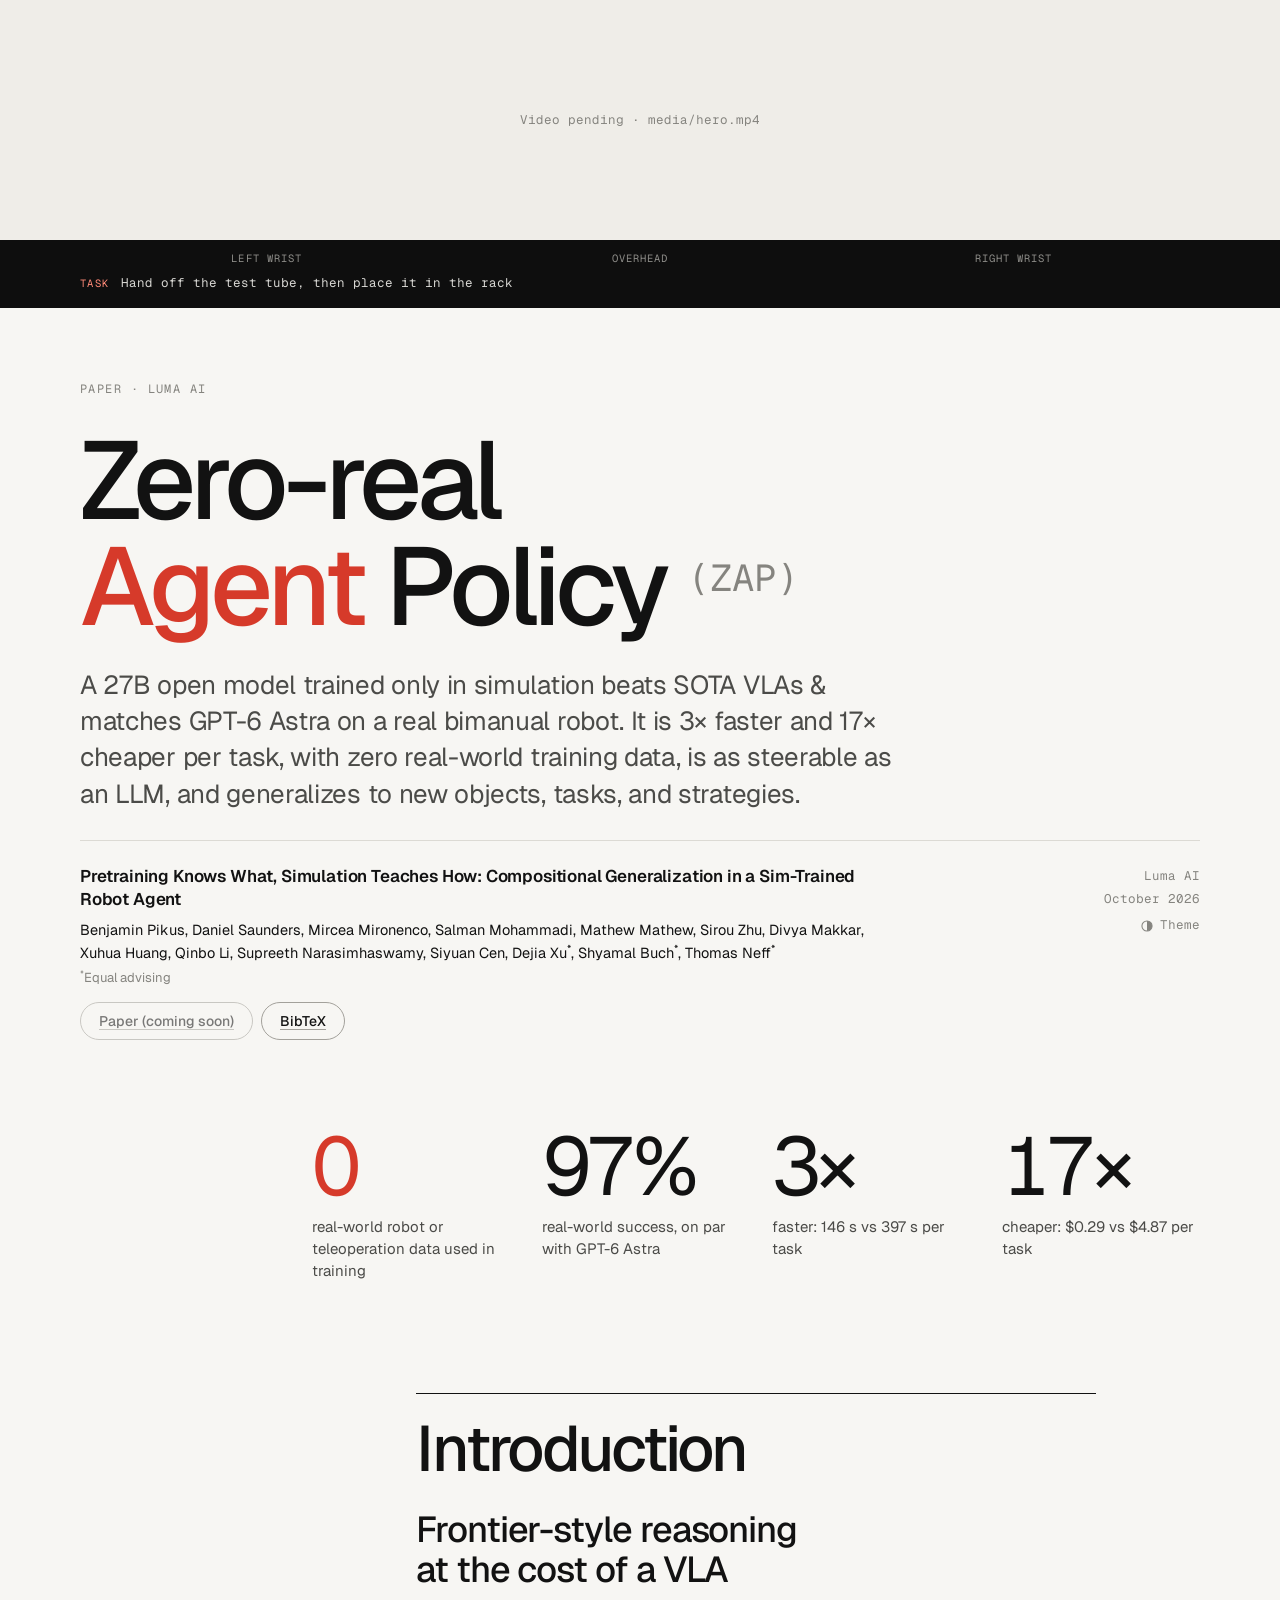
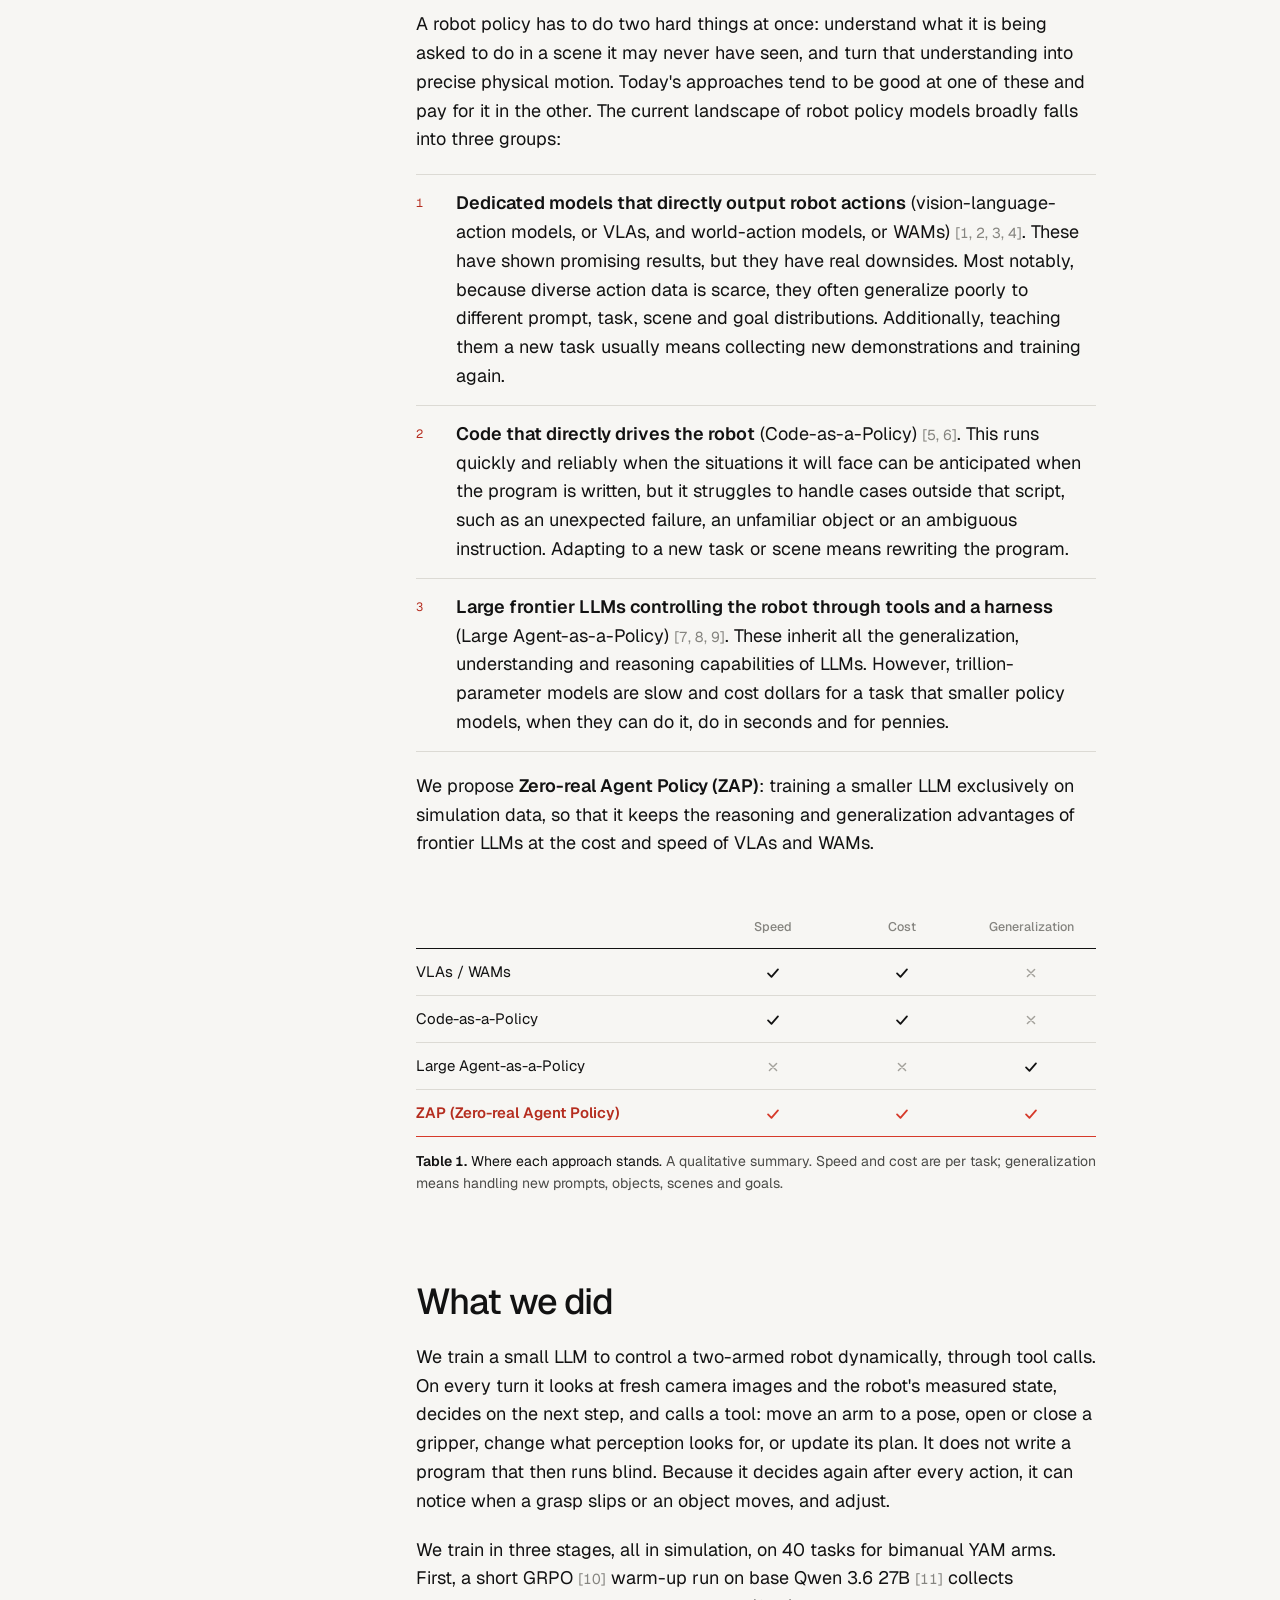
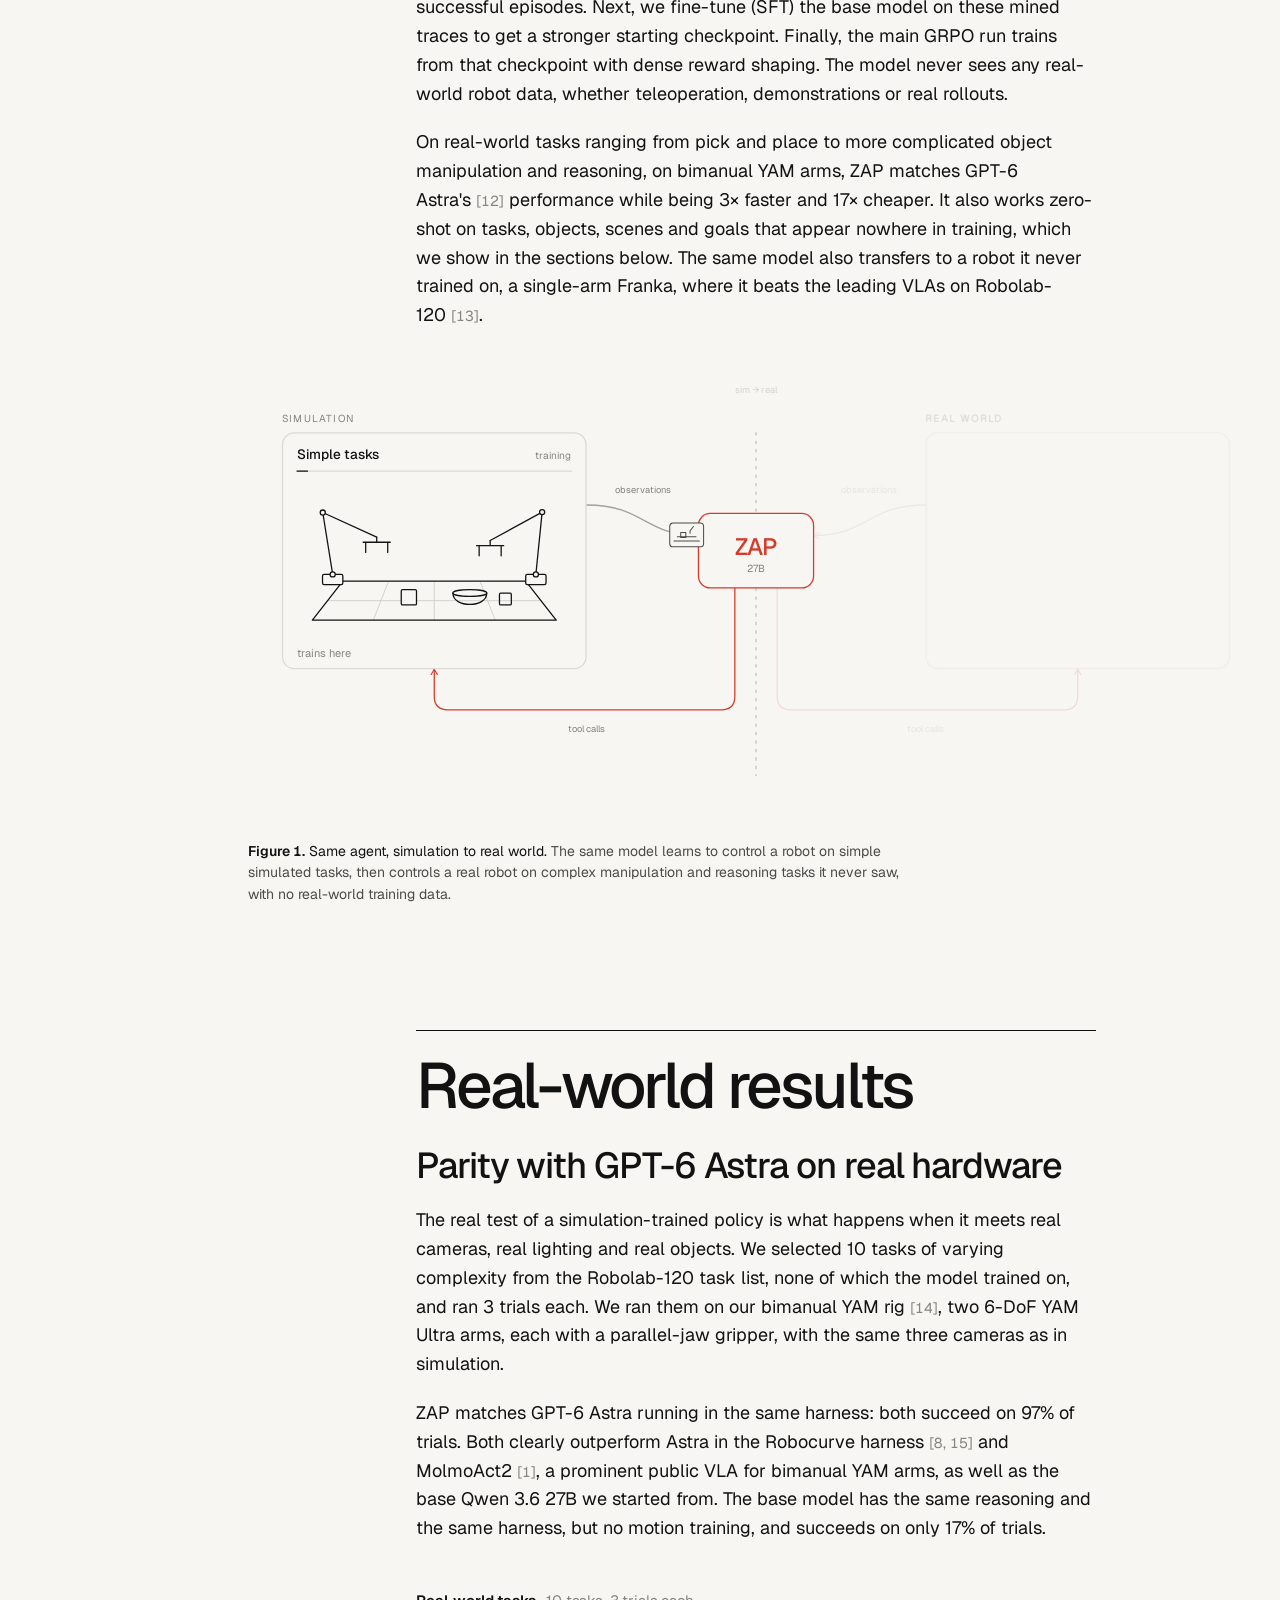
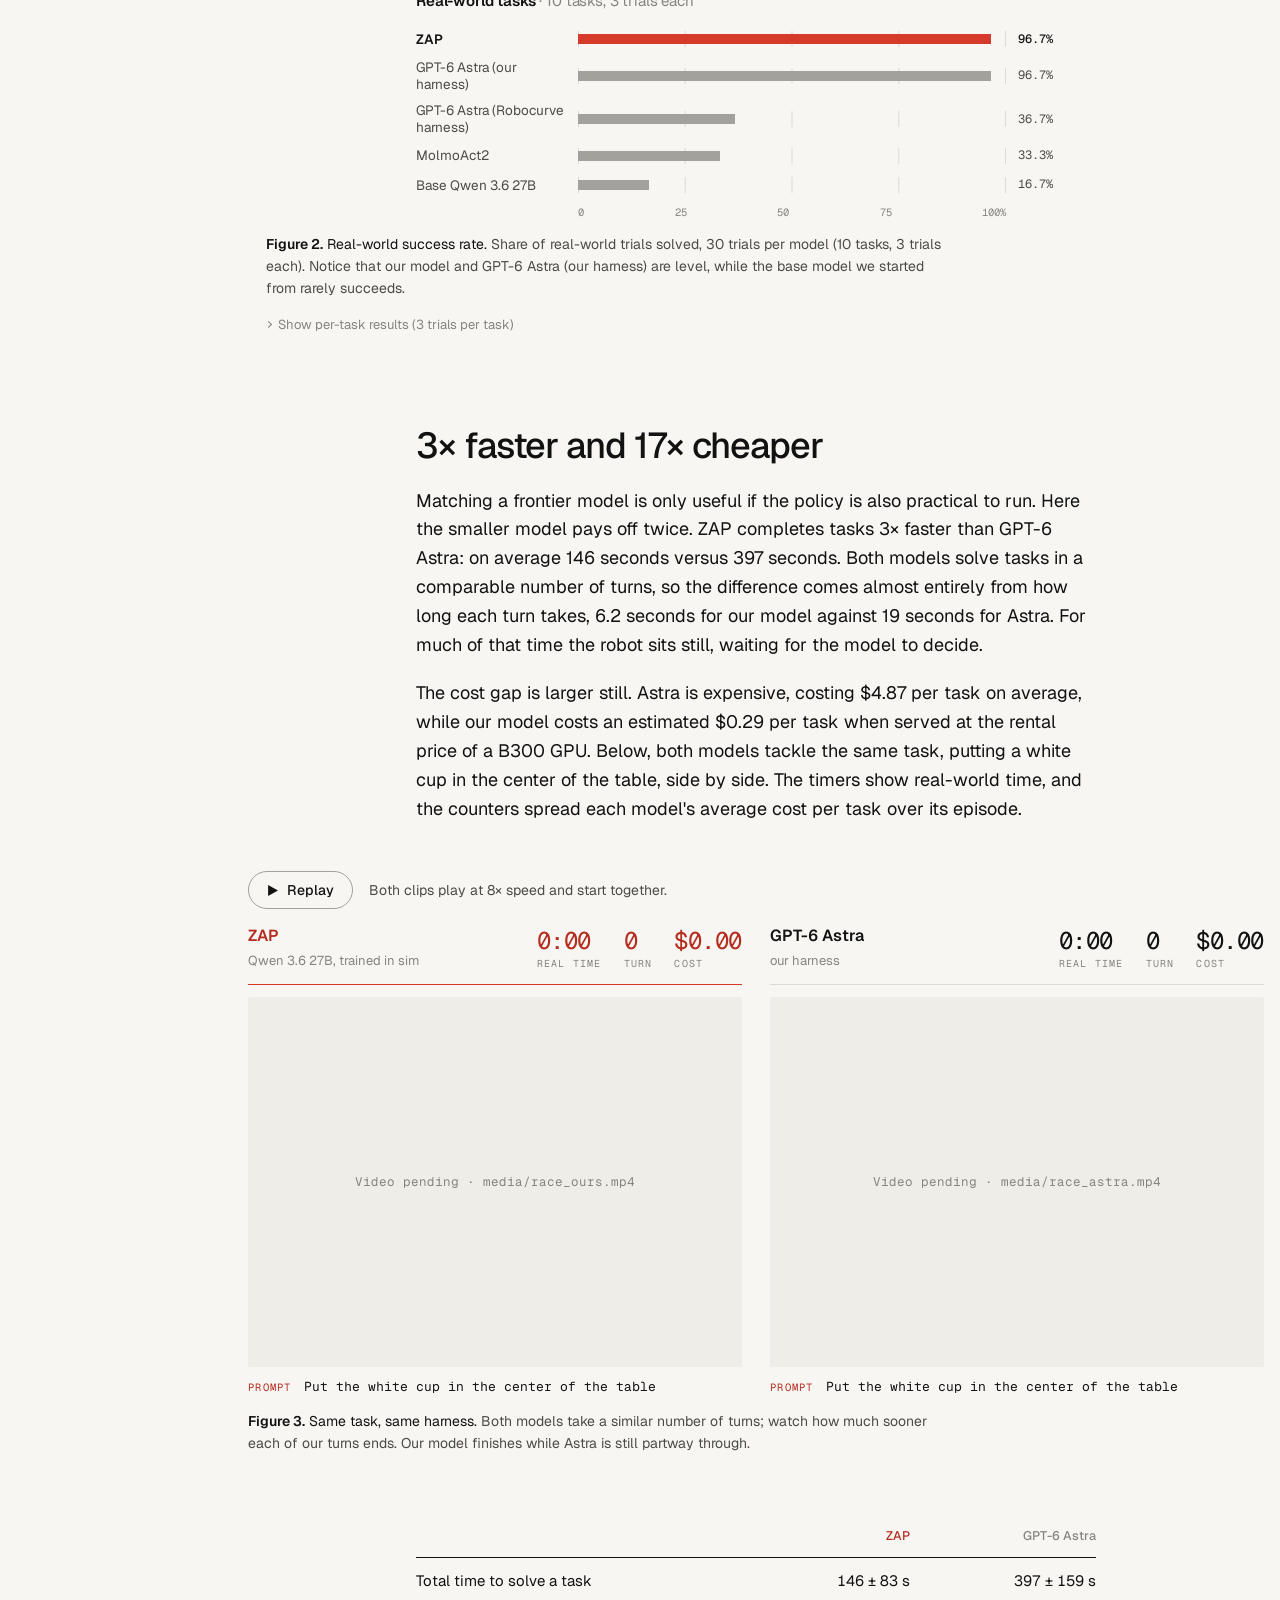
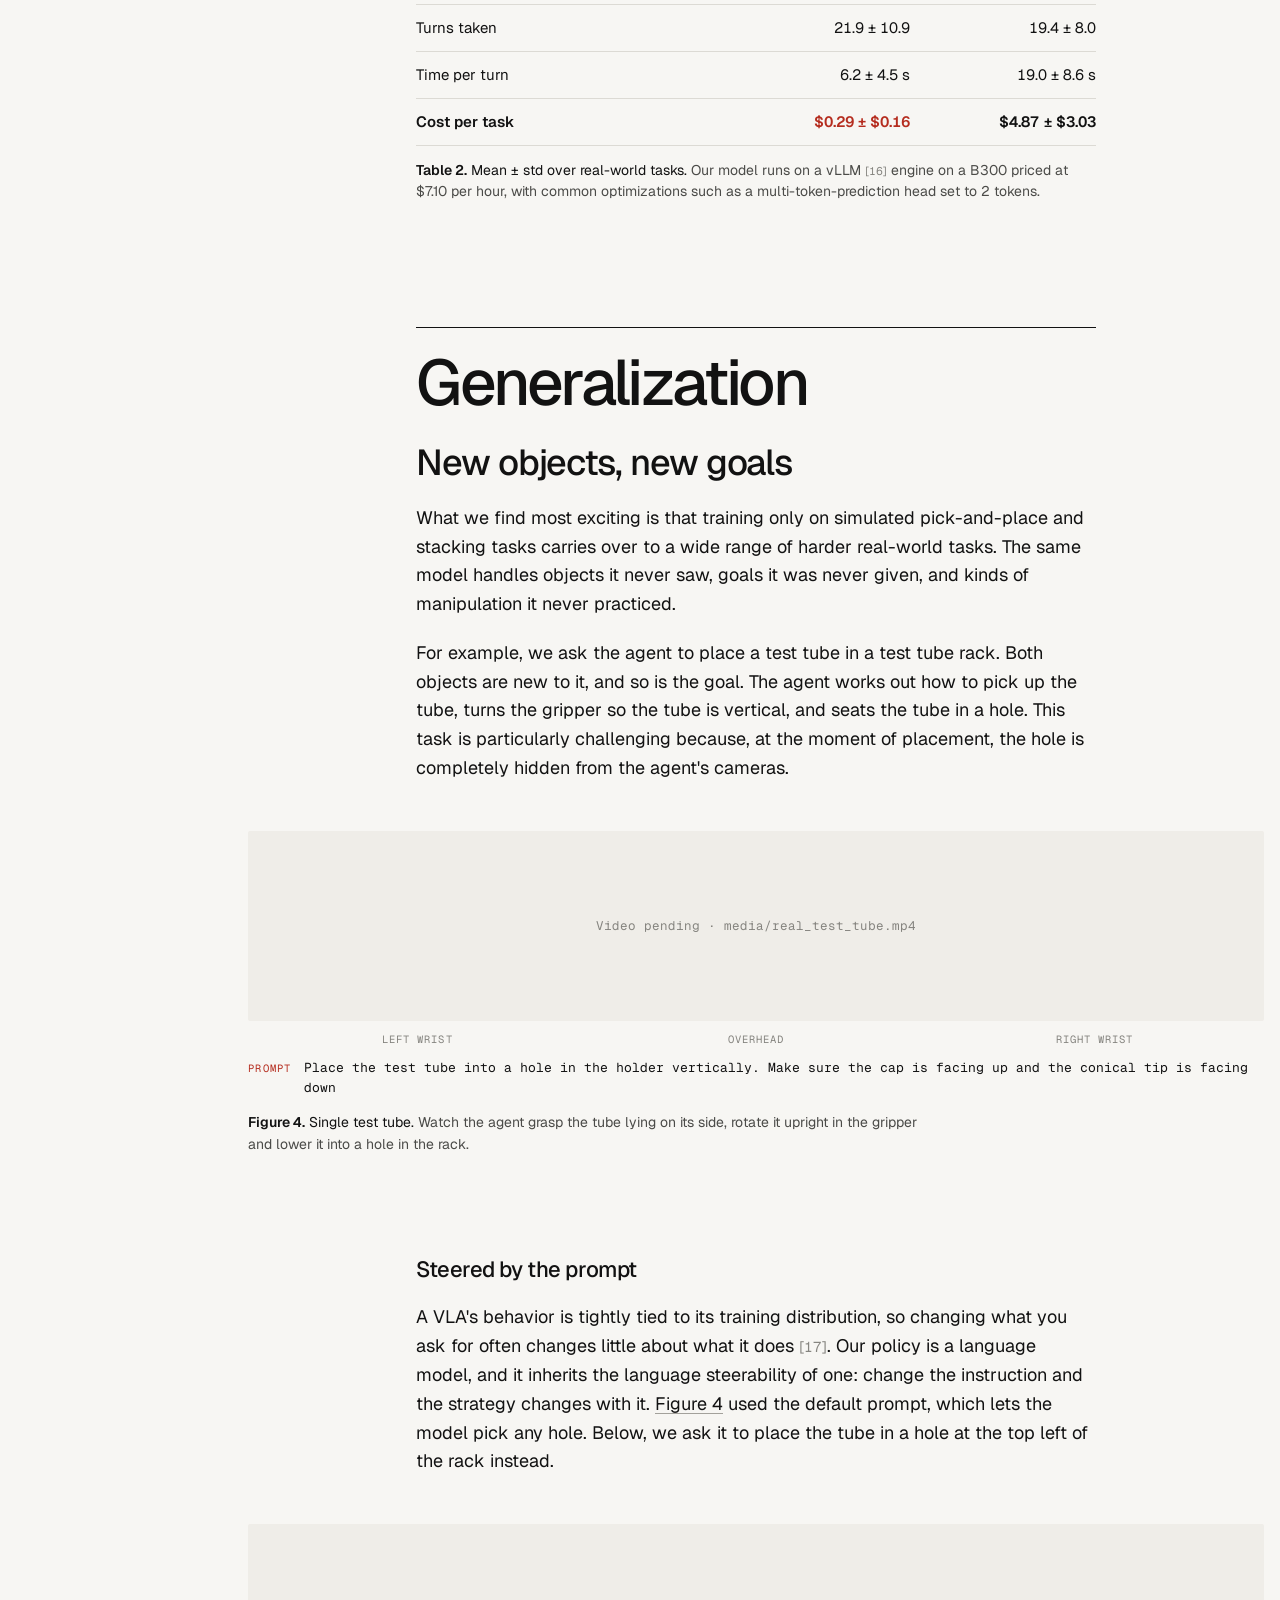
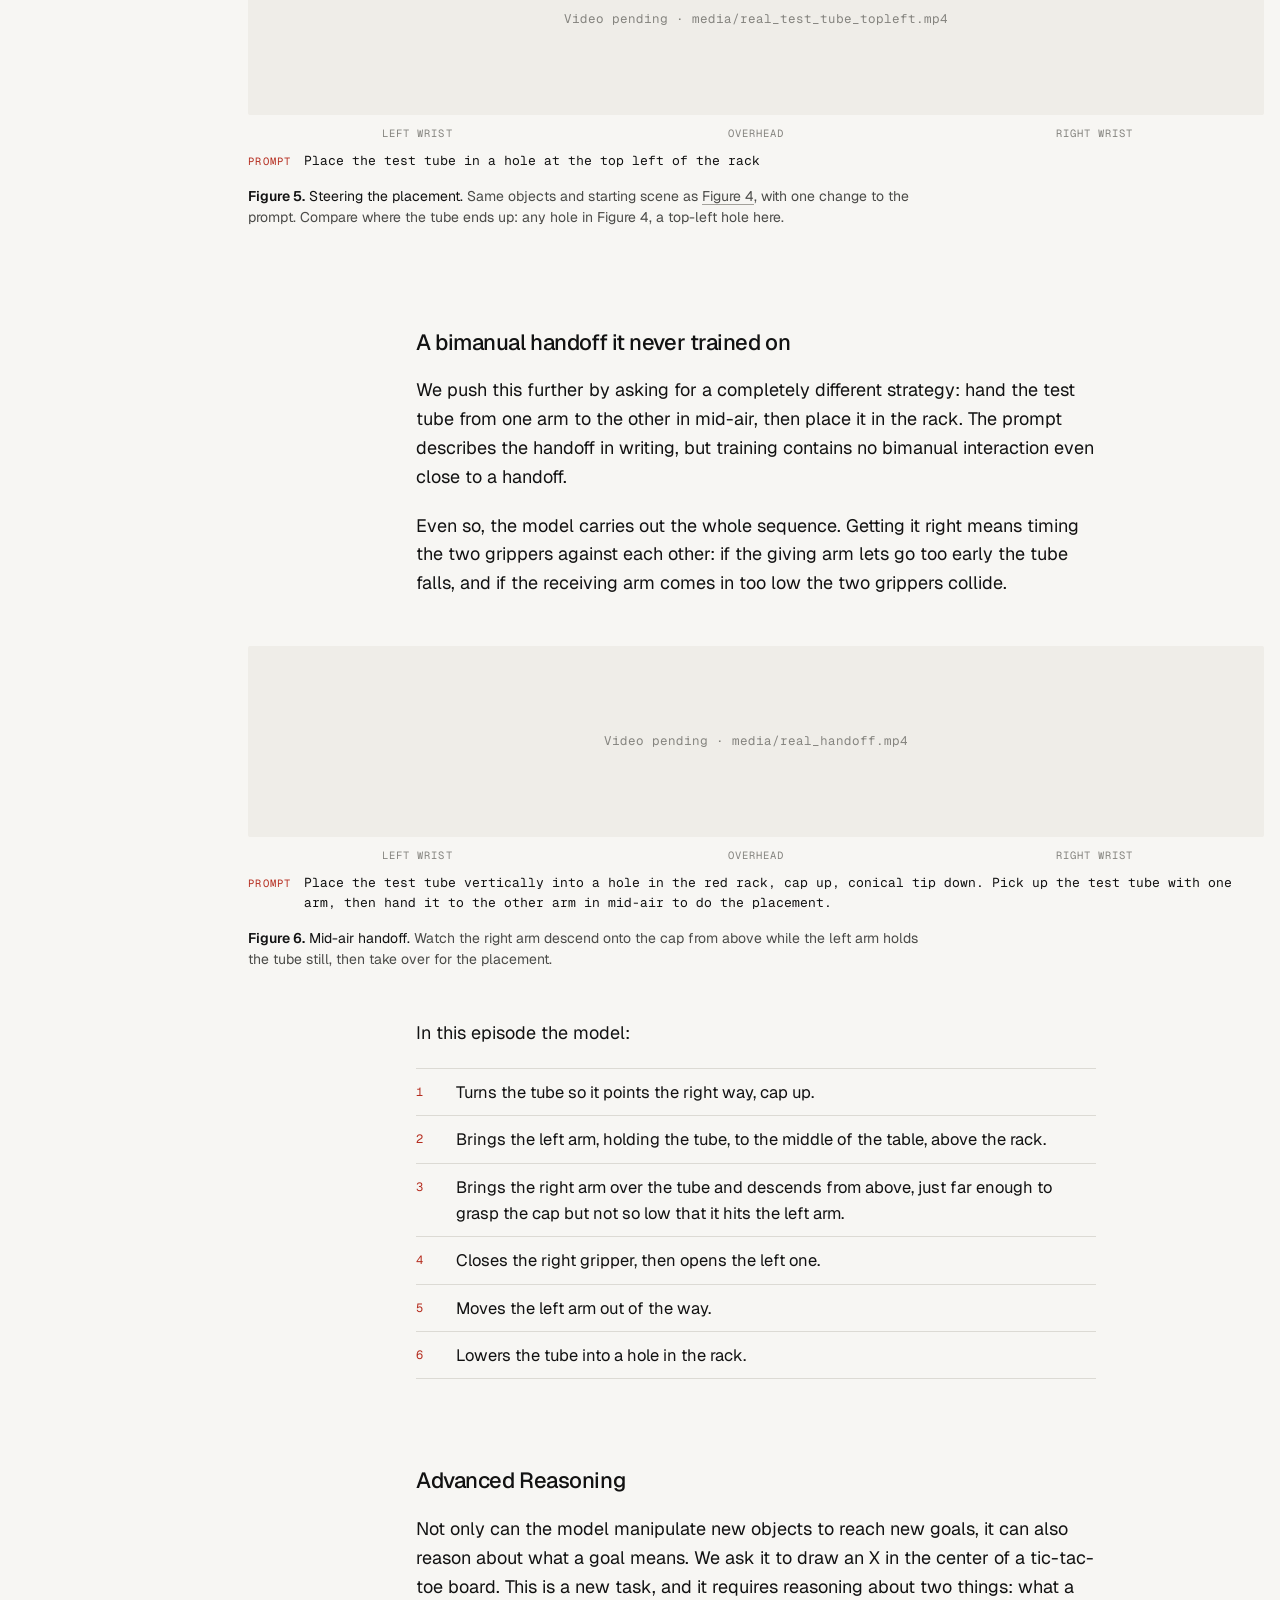
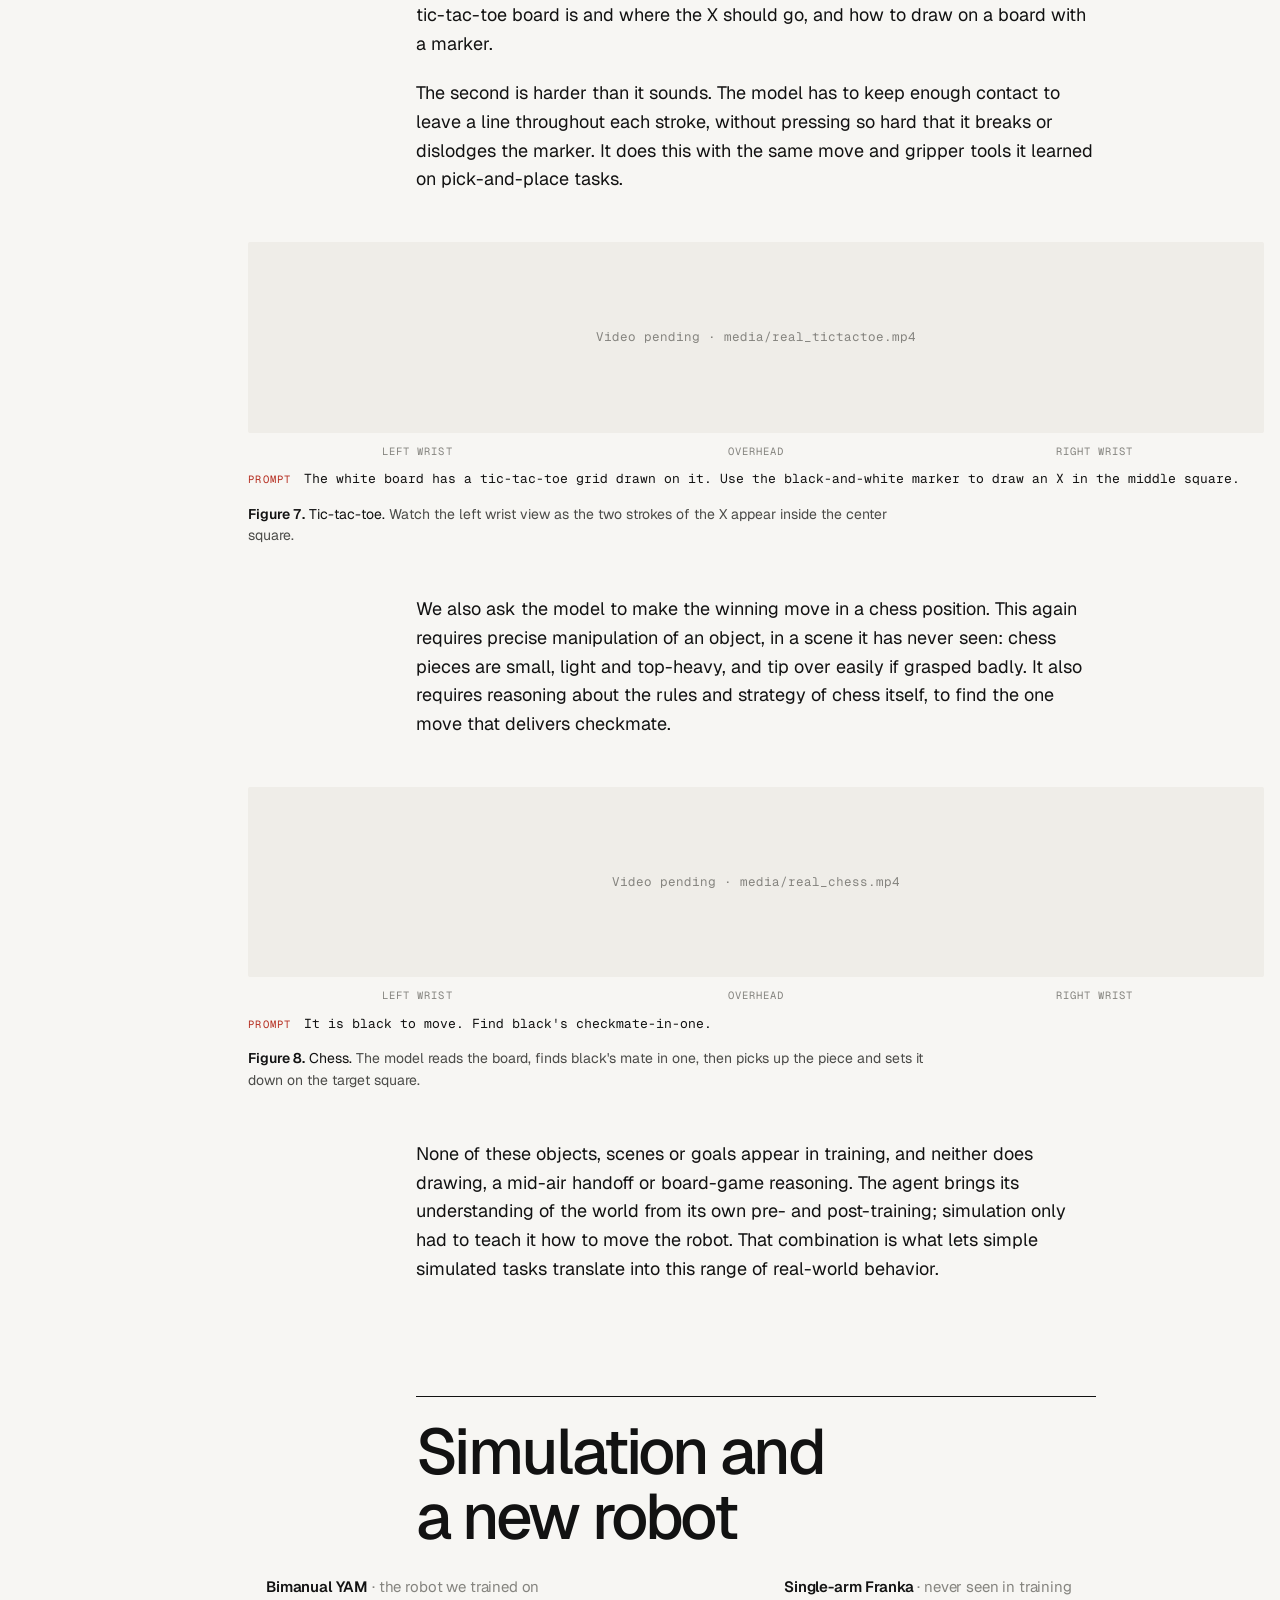
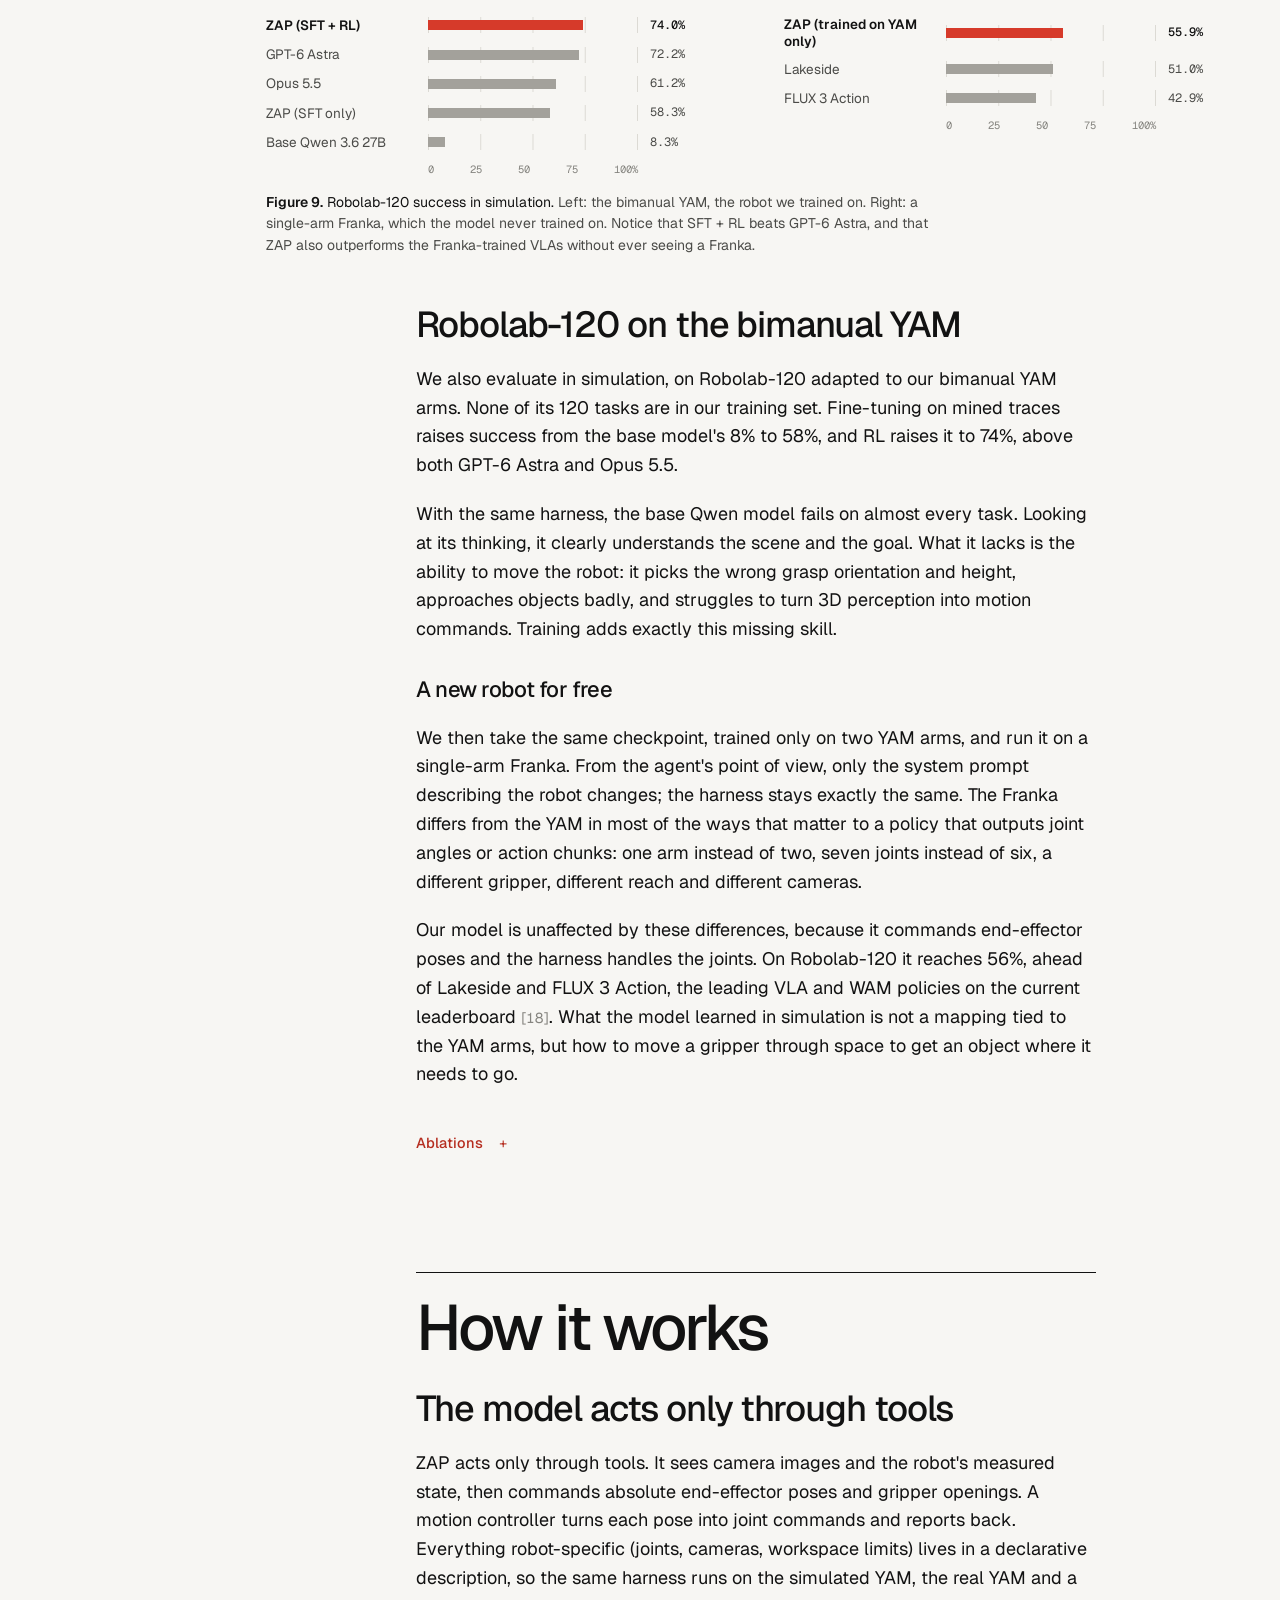
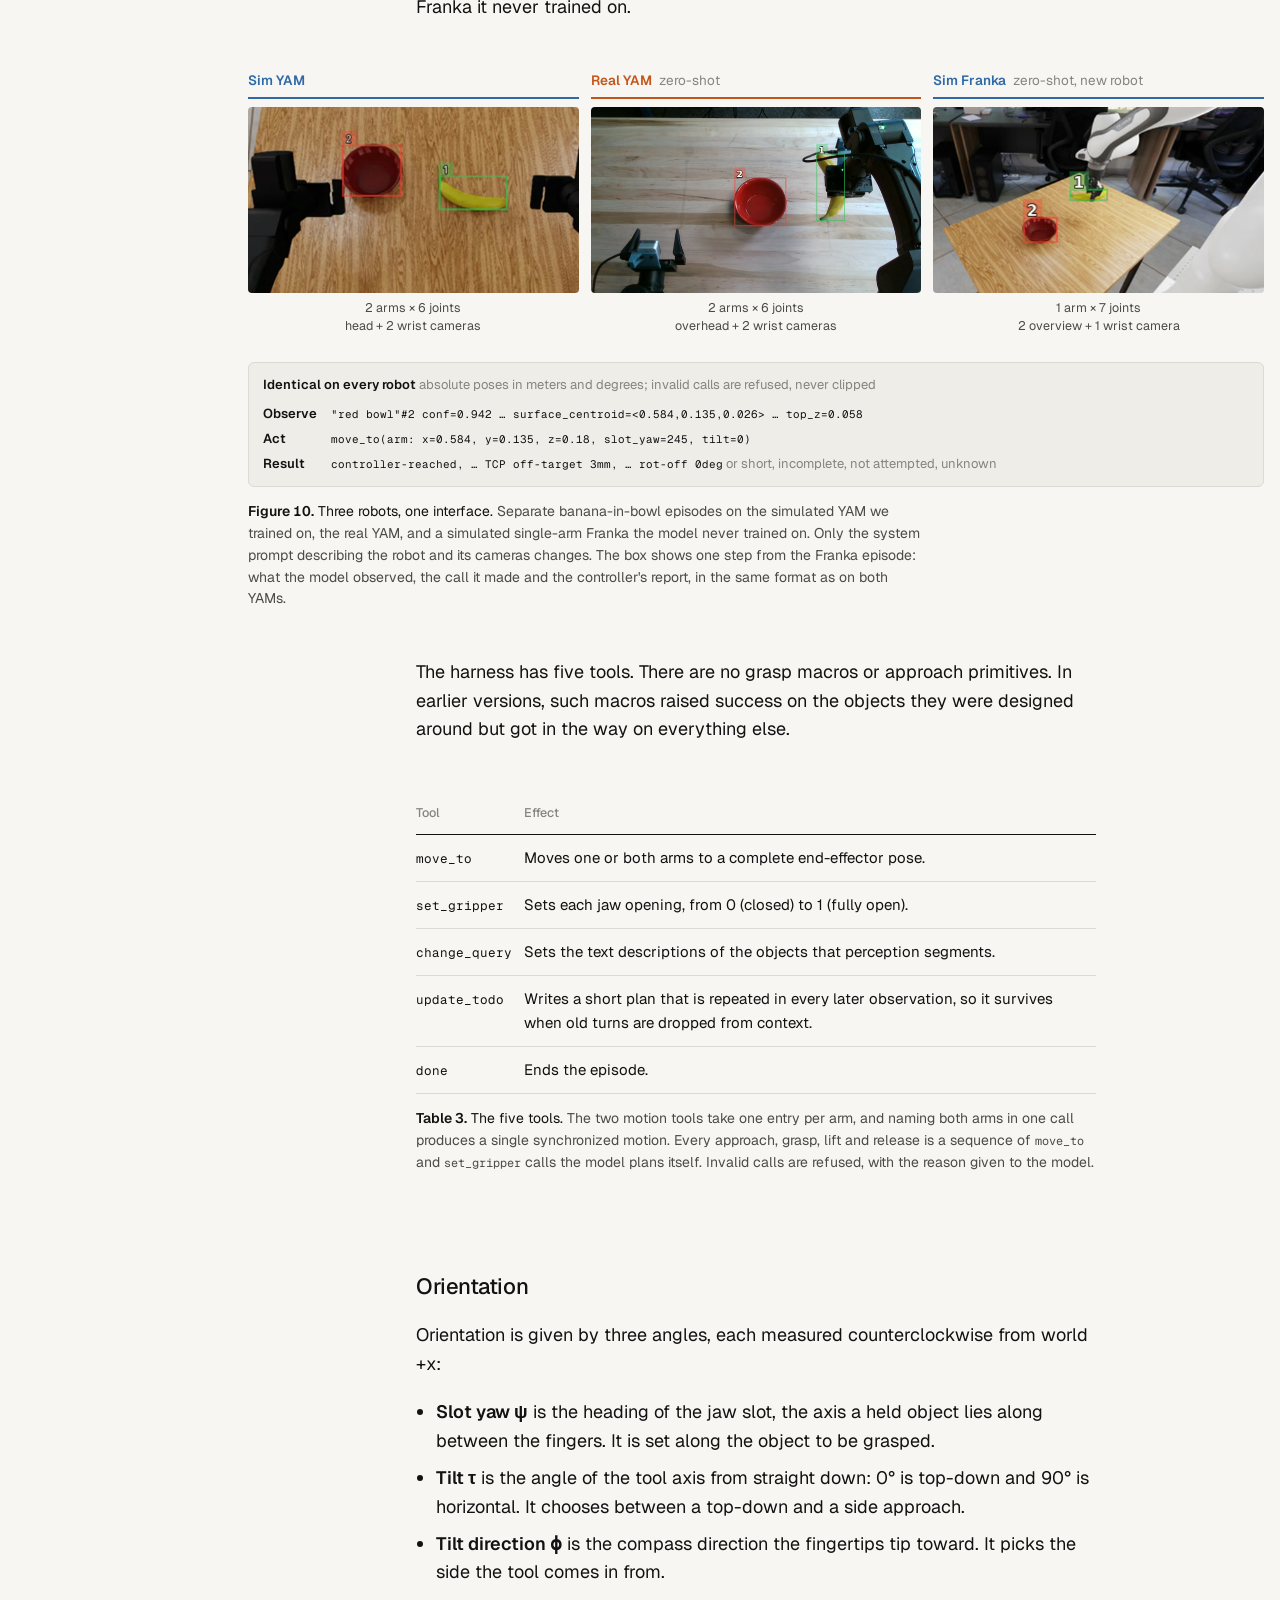
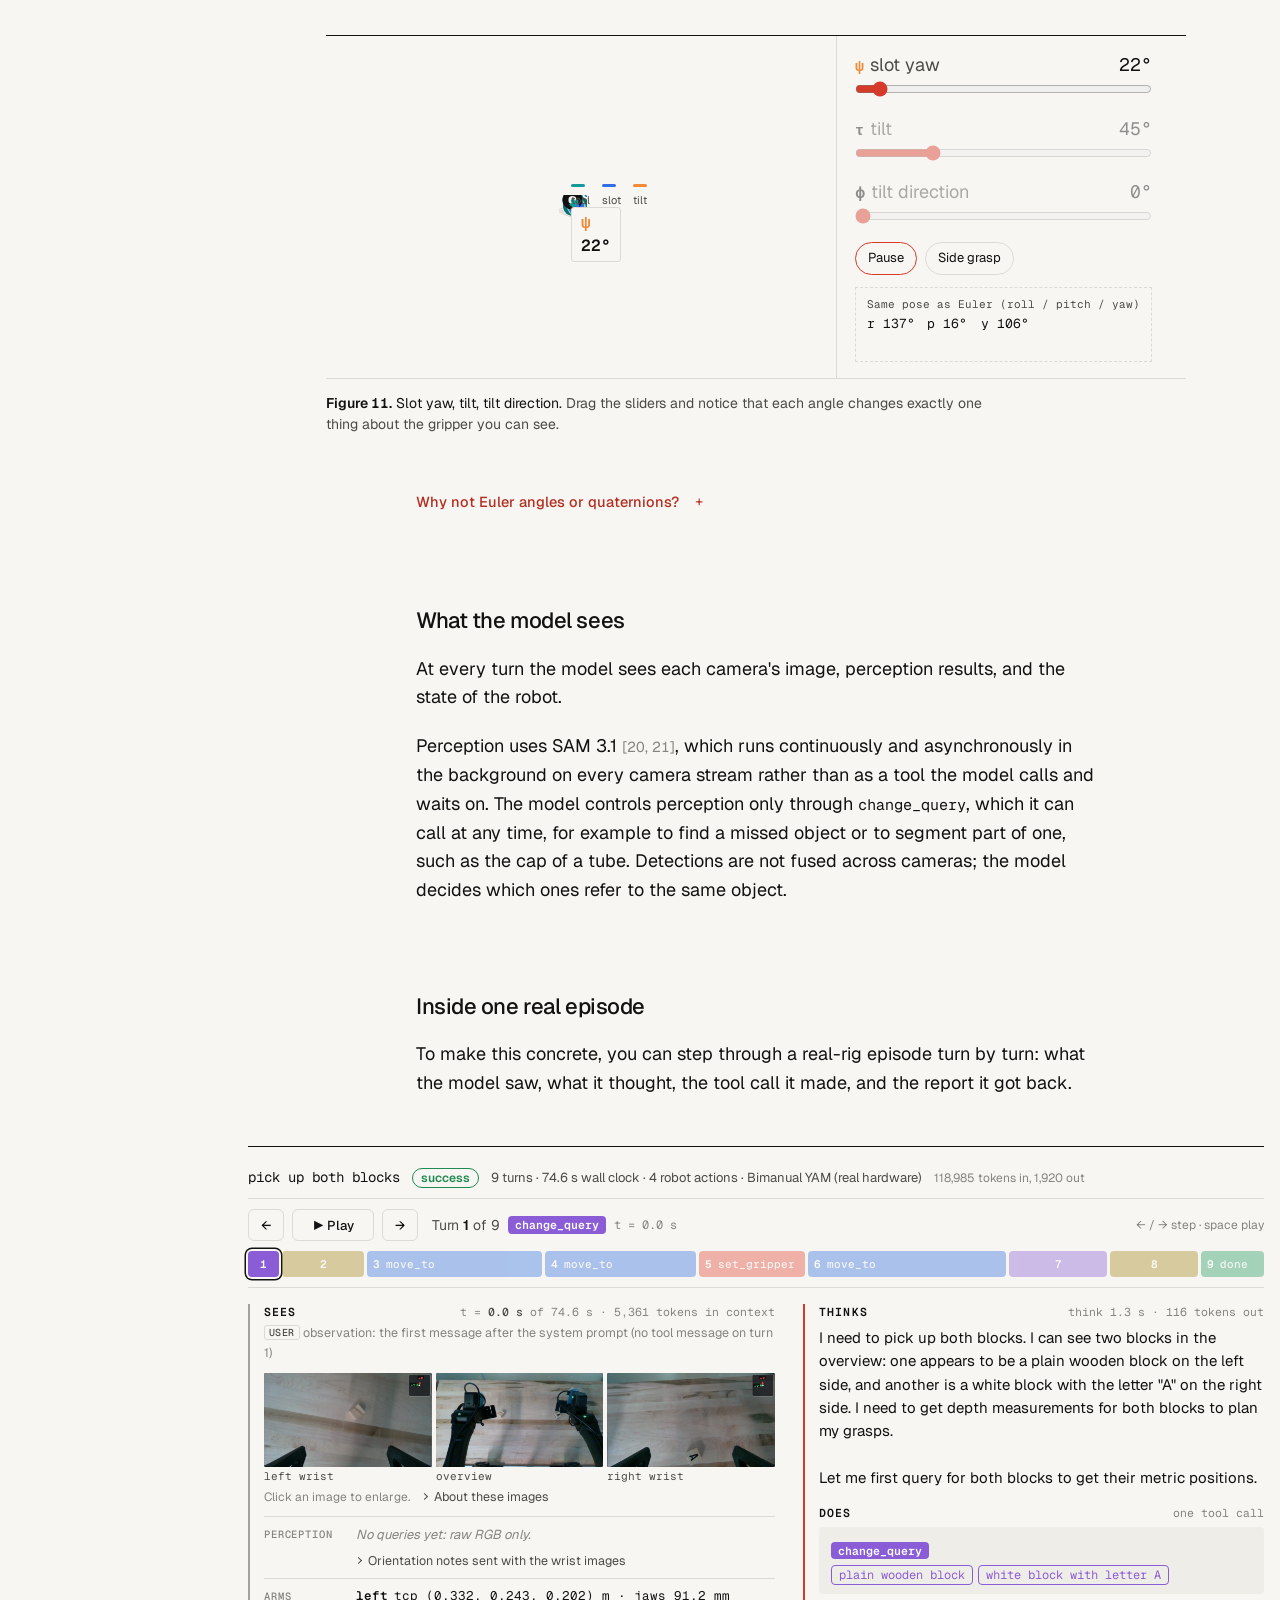
==== commit a6e0cb99: "Point page URLs at zero-real.github.io Co-Authored-By: Claude Opus 5.5 <noreply@anthropic.com>" ====
--- a/index.html
+++ b/index.html
@@ -7,7 +7,7 @@
 <meta name="description" content="Zero-real Agent Policy (ZAP): a 27B model trained only in simulation beats SOTA VLAs &amp; matches GPT-6 Astra on a real bimanual robot. It is 3× faster and 17× cheaper per task.">
 <!-- Pre-launch: keep search engines out. Remove at public launch (see README). -->
 <meta name="robots" content="noindex, nofollow">
-<link rel="canonical" href="https://pikus16.github.io/zap/">
+<link rel="canonical" href="https://zero-real.github.io/">
 <meta name="theme-color" content="#f7f6f3" media="(prefers-color-scheme: light)">
 <meta name="theme-color" content="#0f0f10" media="(prefers-color-scheme: dark)">
 <meta name="color-scheme" content="light dark">
@@ -16,8 +16,8 @@
 <meta property="og:site_name" content="Luma AI">
 <meta property="og:title" content="Zero-real Agent Policy (ZAP)">
 <meta property="og:description" content="A 27B model trained only in simulation beats SOTA VLAs &amp; matches GPT-6 Astra on a real bimanual robot. It is 3× faster and 17× cheaper per task, with zero real-world training data.">
-<meta property="og:url" content="https://pikus16.github.io/zap/">
-<meta property="og:image" content="https://pikus16.github.io/zap/media/og.jpg">
+<meta property="og:url" content="https://zero-real.github.io/">
+<meta property="og:image" content="https://zero-real.github.io/media/og.jpg">
 <meta property="og:image:width" content="1200">
 <meta property="og:image:height" content="630">
 <meta property="og:image:alt" content="Zero-real Agent Policy (ZAP): two robot arms seen from the left wrist, overhead and right wrist cameras.">
@@ -25,7 +25,7 @@
 <meta name="twitter:card" content="summary_large_image">
 <meta name="twitter:title" content="Zero-real Agent Policy (ZAP)">
 <meta name="twitter:description" content="A 27B model trained only in simulation matches GPT-6 Astra on real hardware. 3× faster, 17× cheaper, zero real-world training data.">
-<meta name="twitter:image" content="https://pikus16.github.io/zap/media/og.jpg">
+<meta name="twitter:image" content="https://zero-real.github.io/media/og.jpg">
 <meta name="twitter:image:alt" content="Zero-real Agent Policy (ZAP): two robot arms seen from three cameras.">
 
 <link rel="icon" href="assets/favicon.svg" type="image/svg+xml">
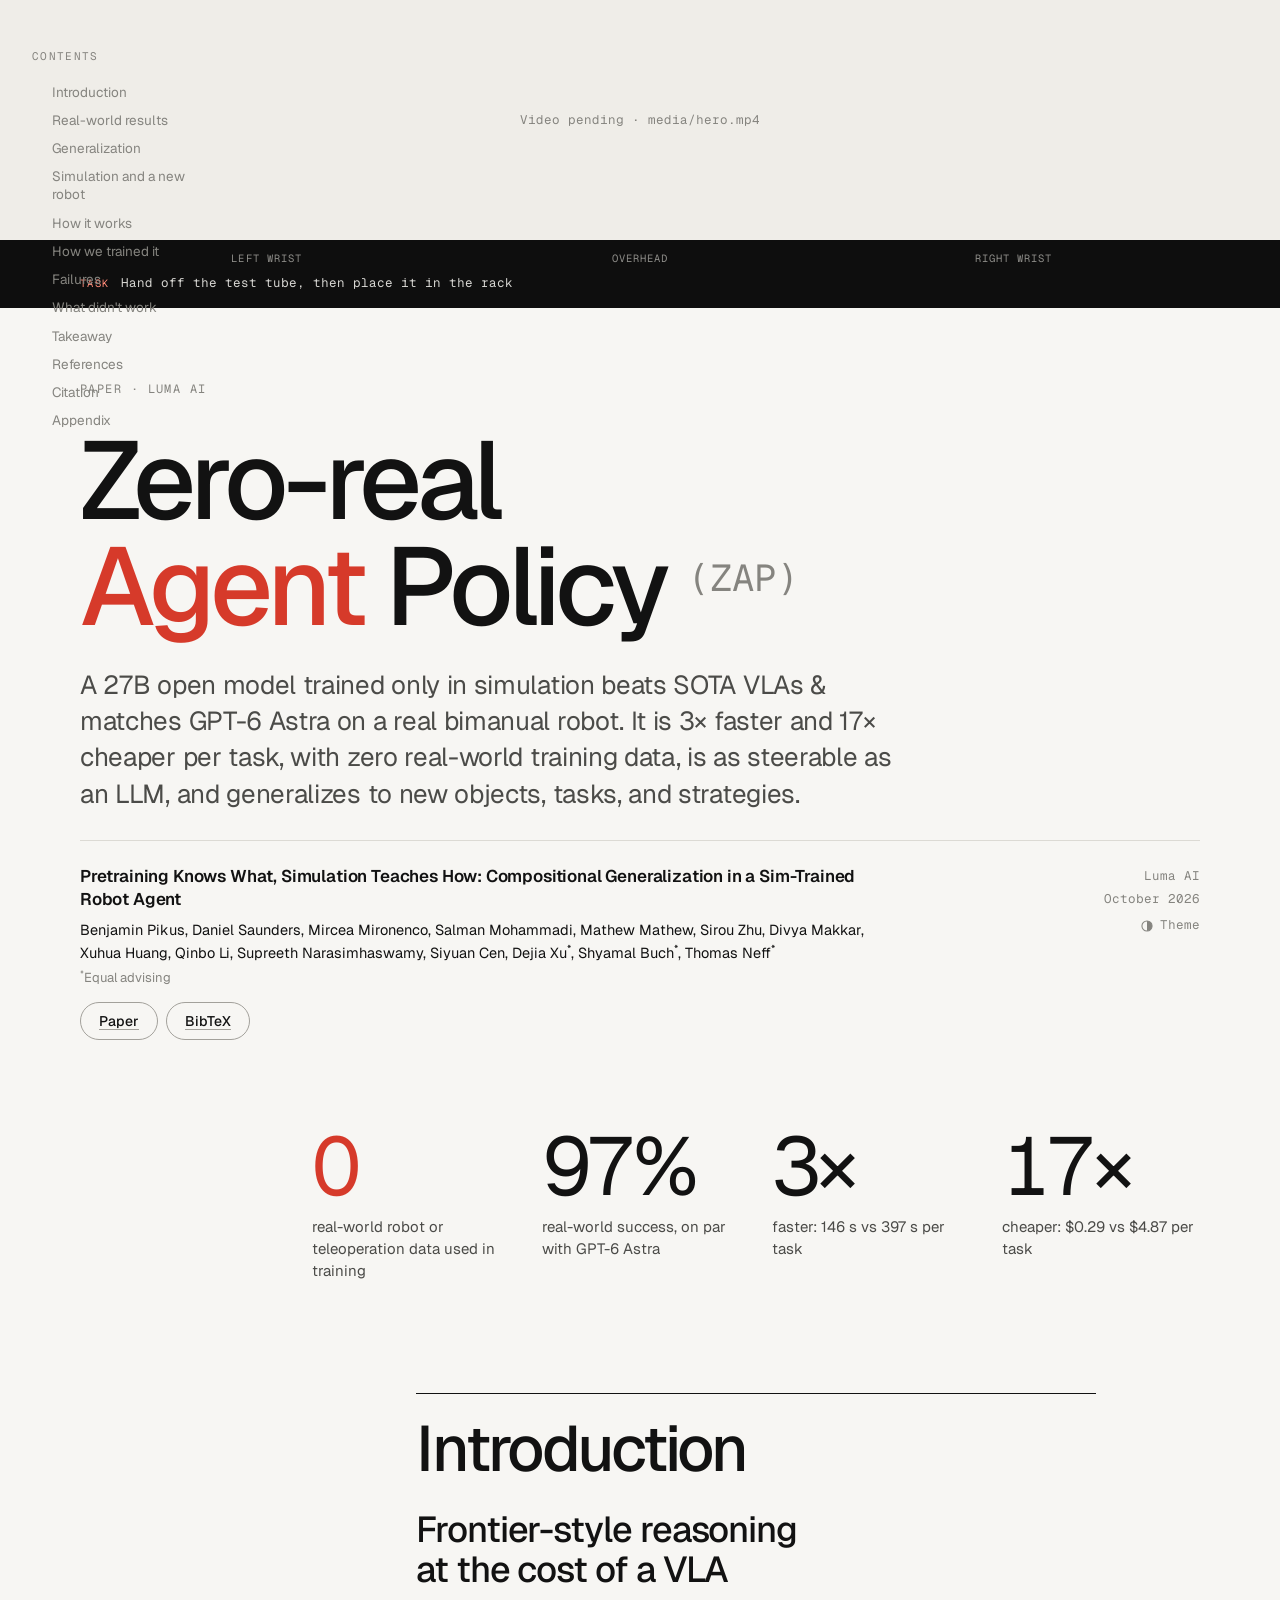
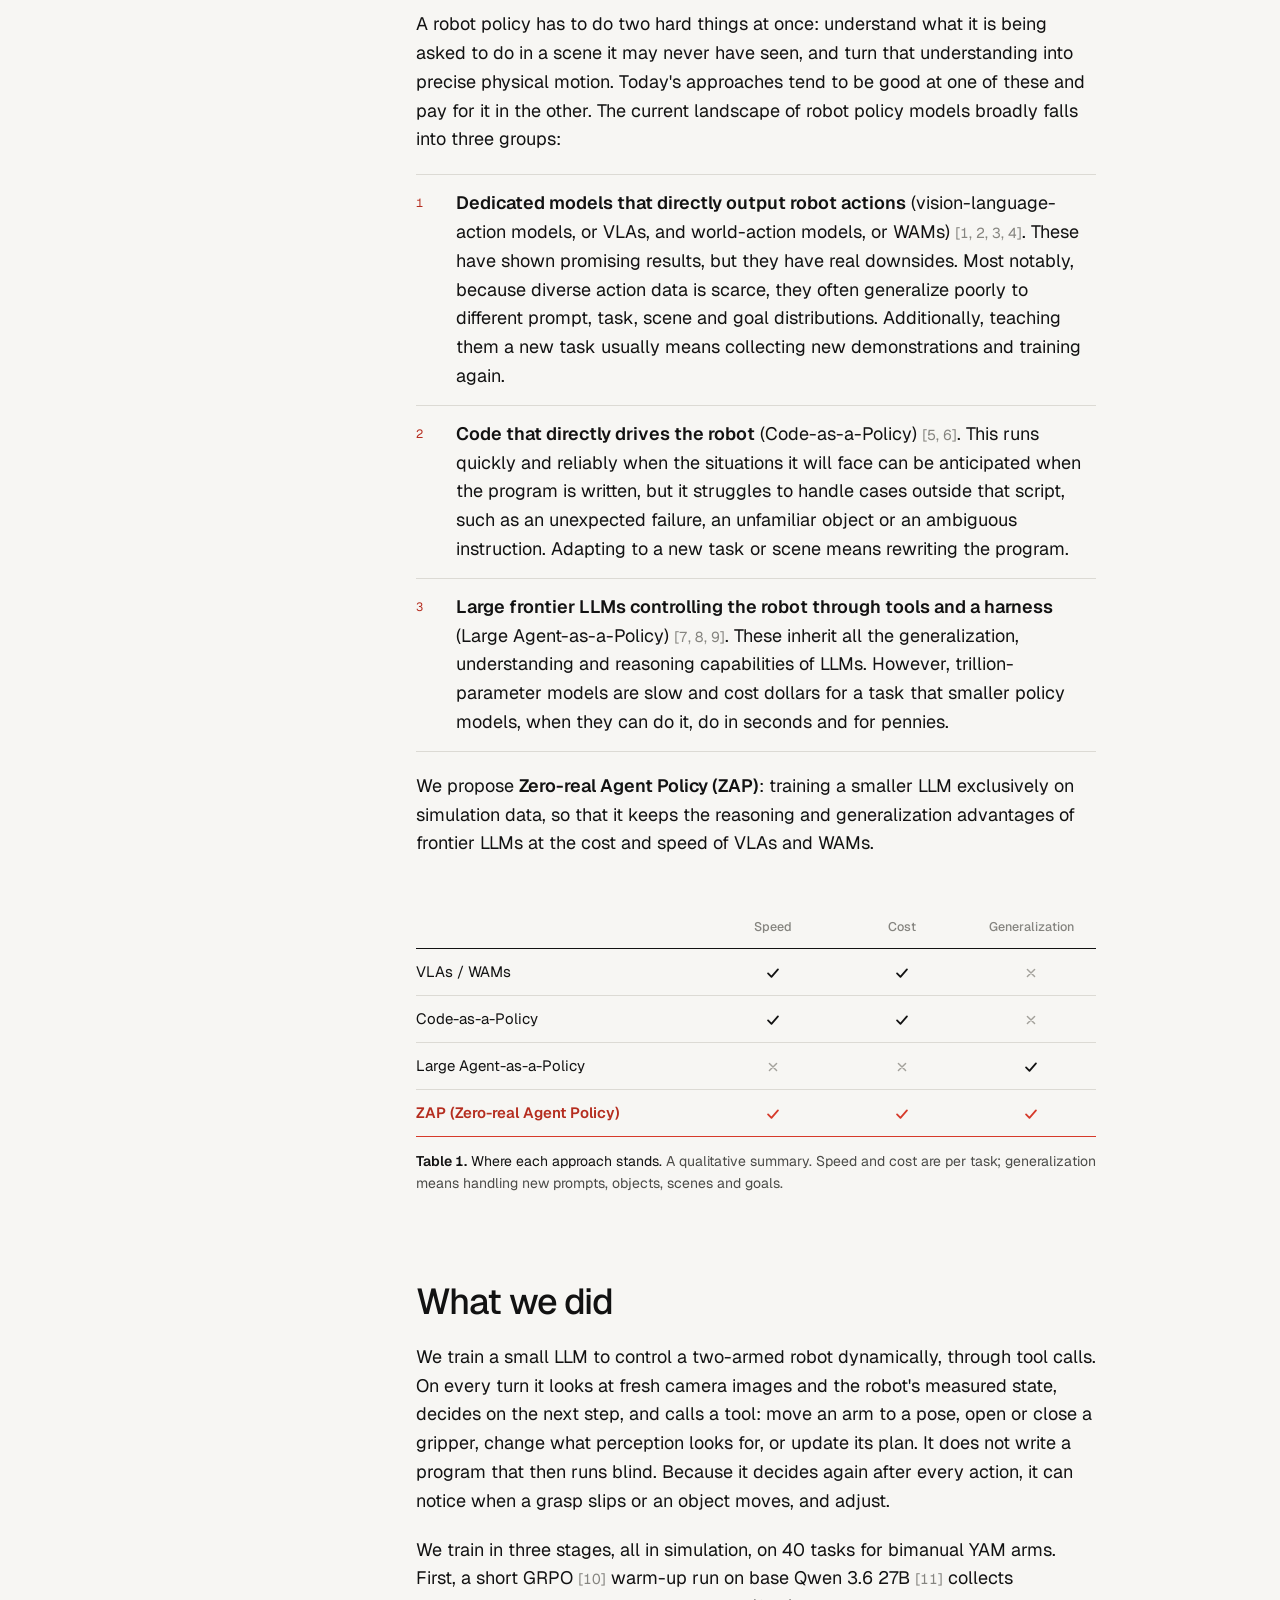
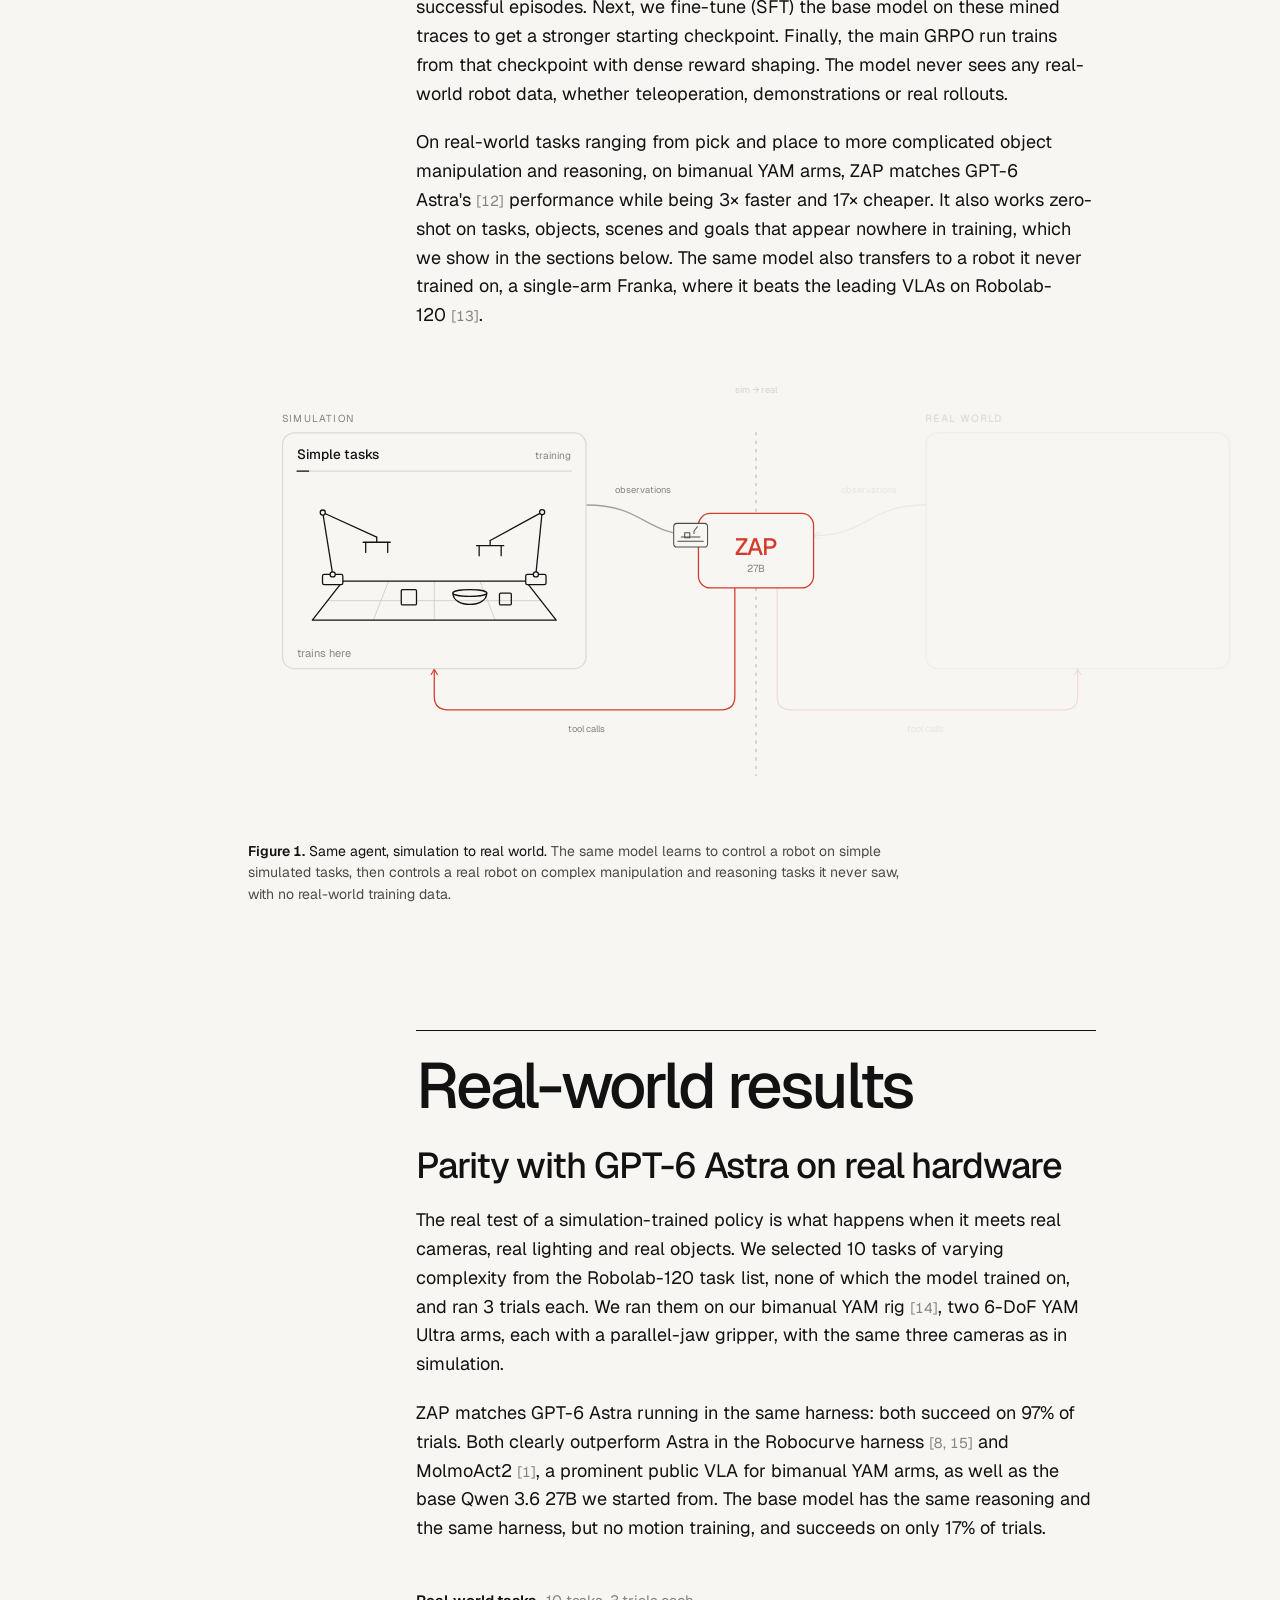
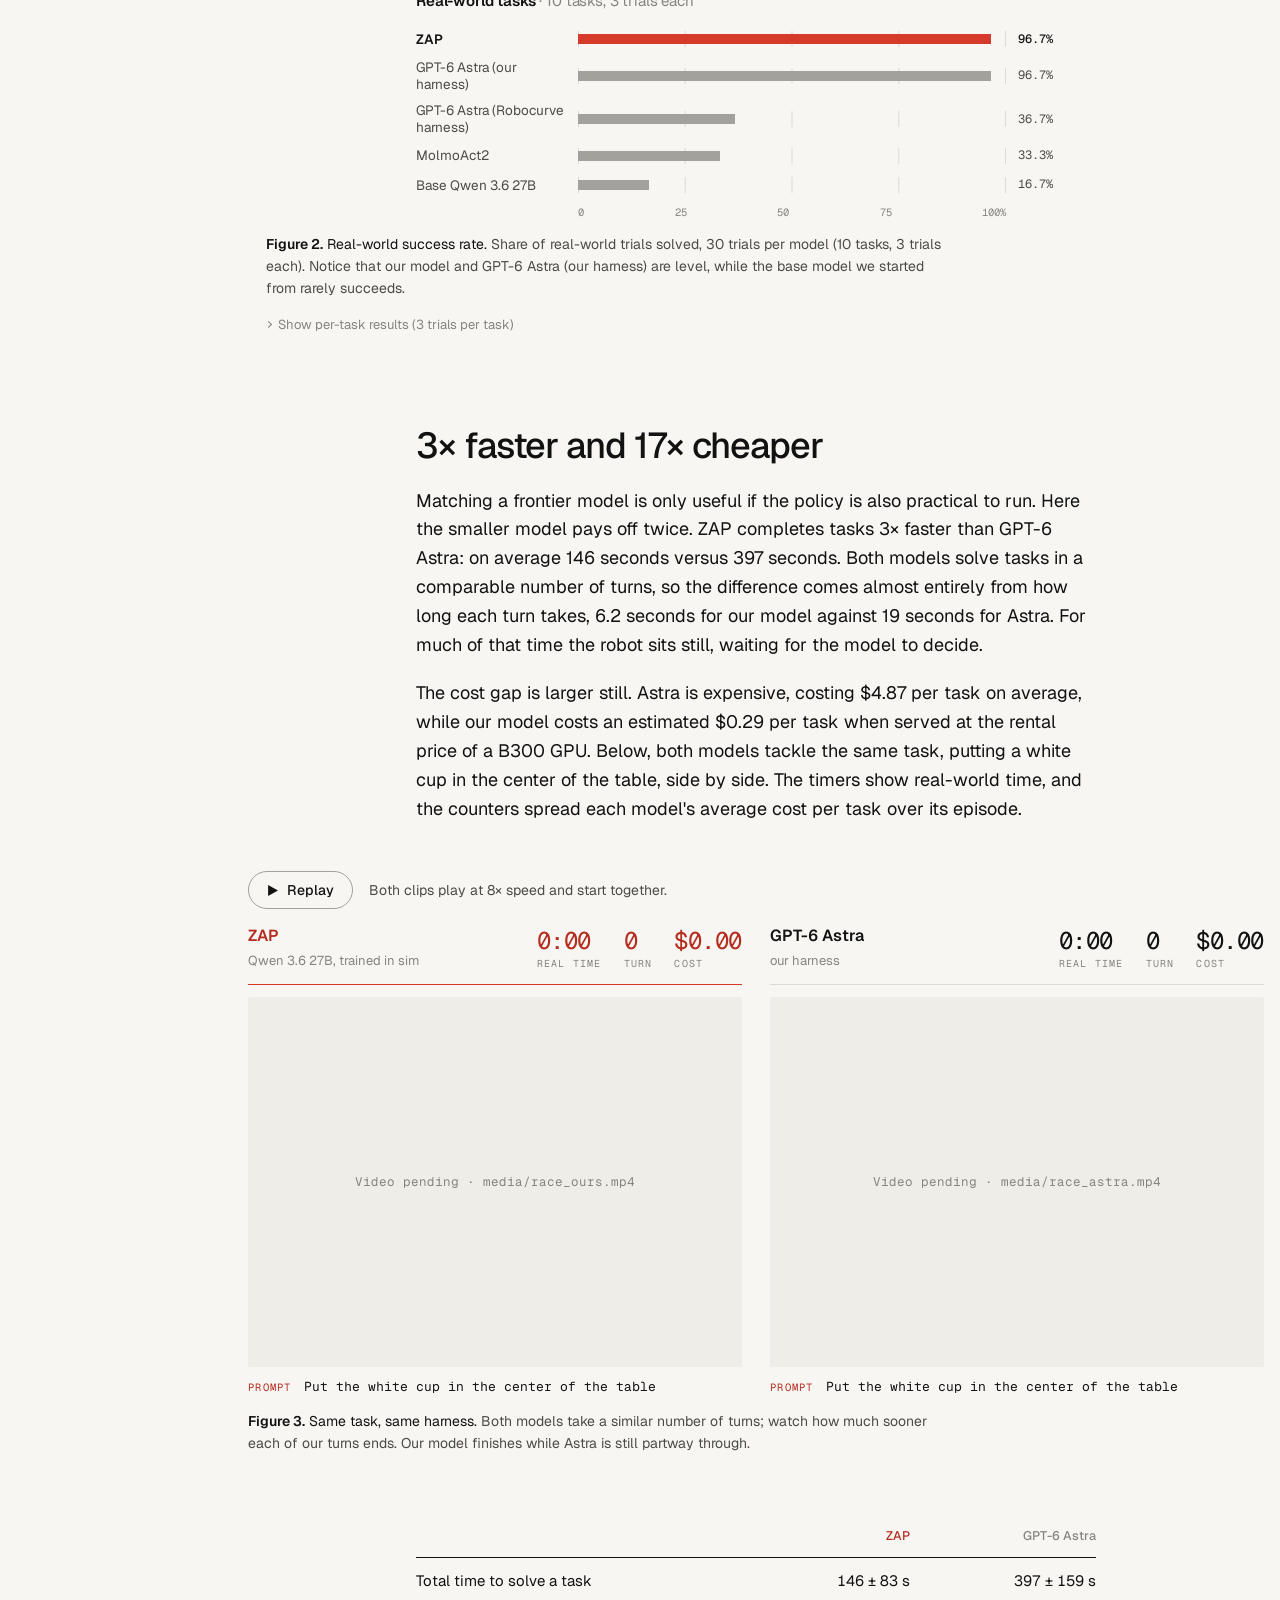
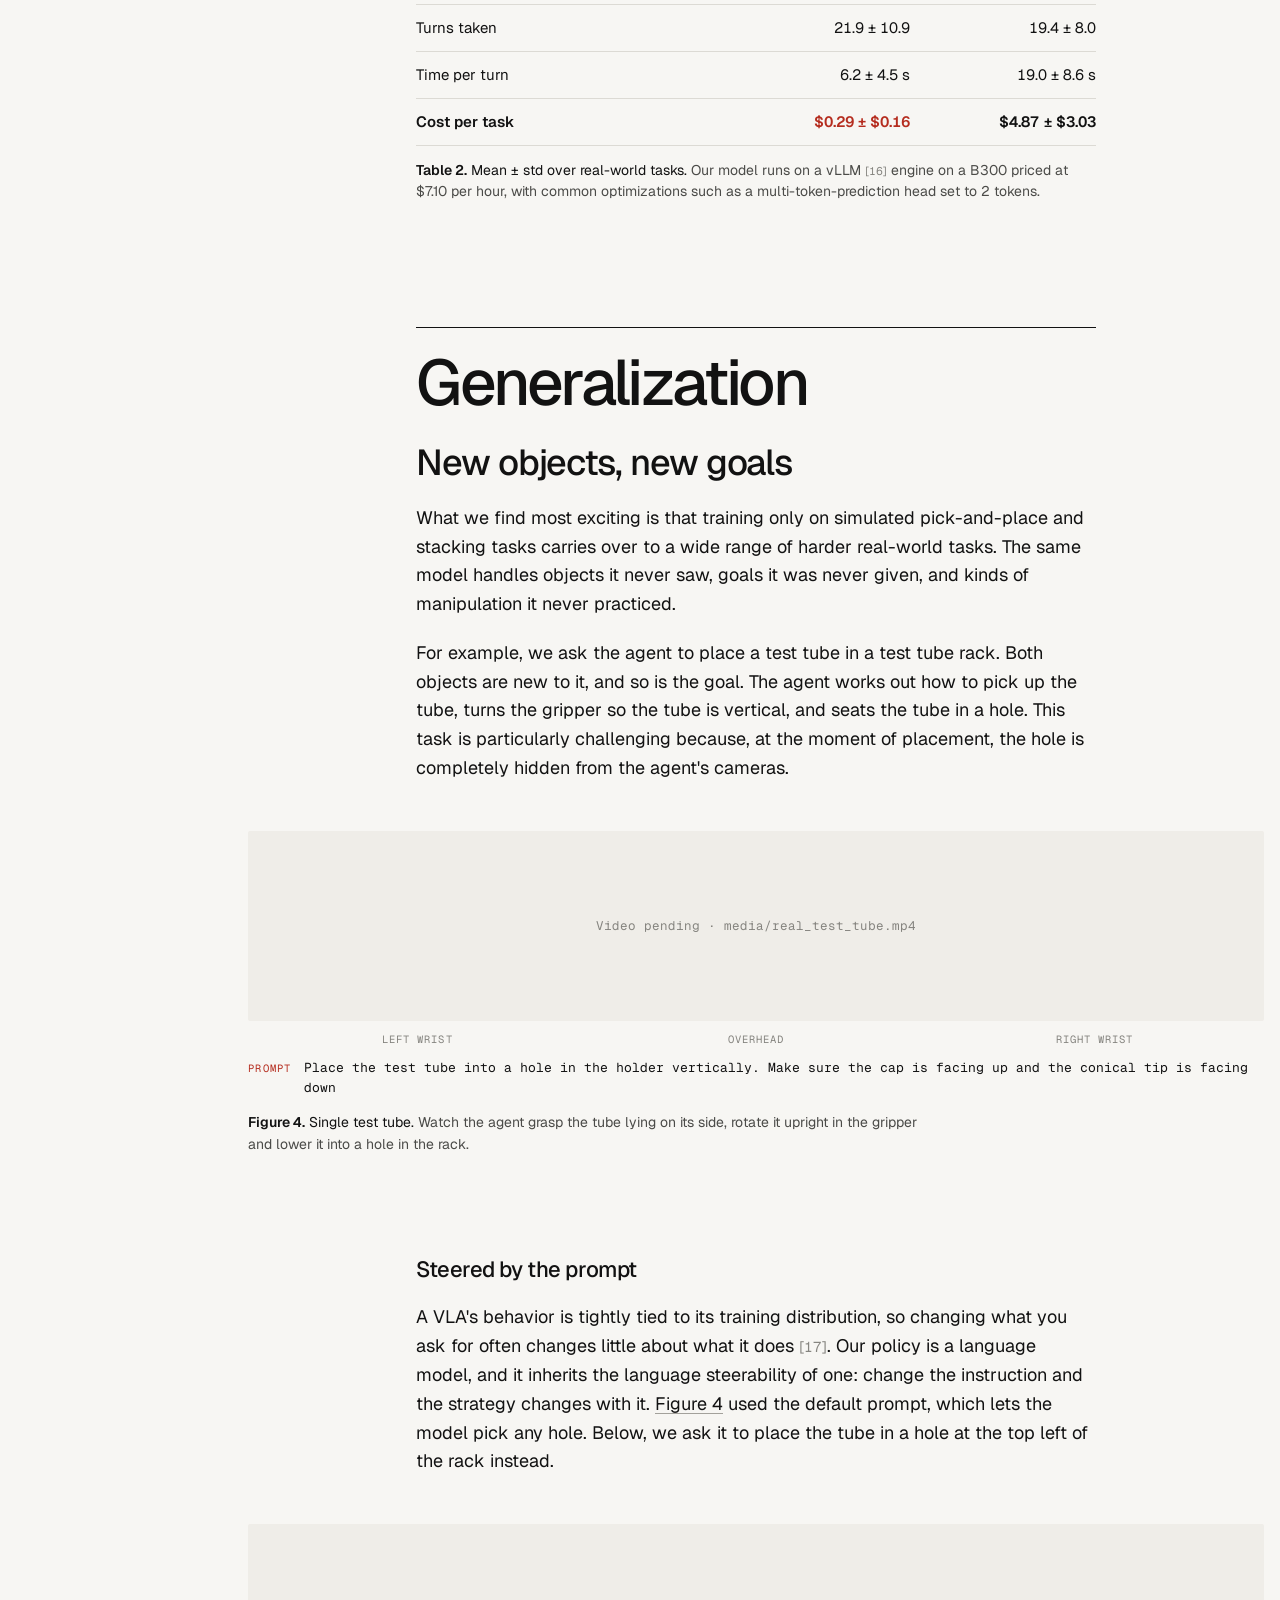
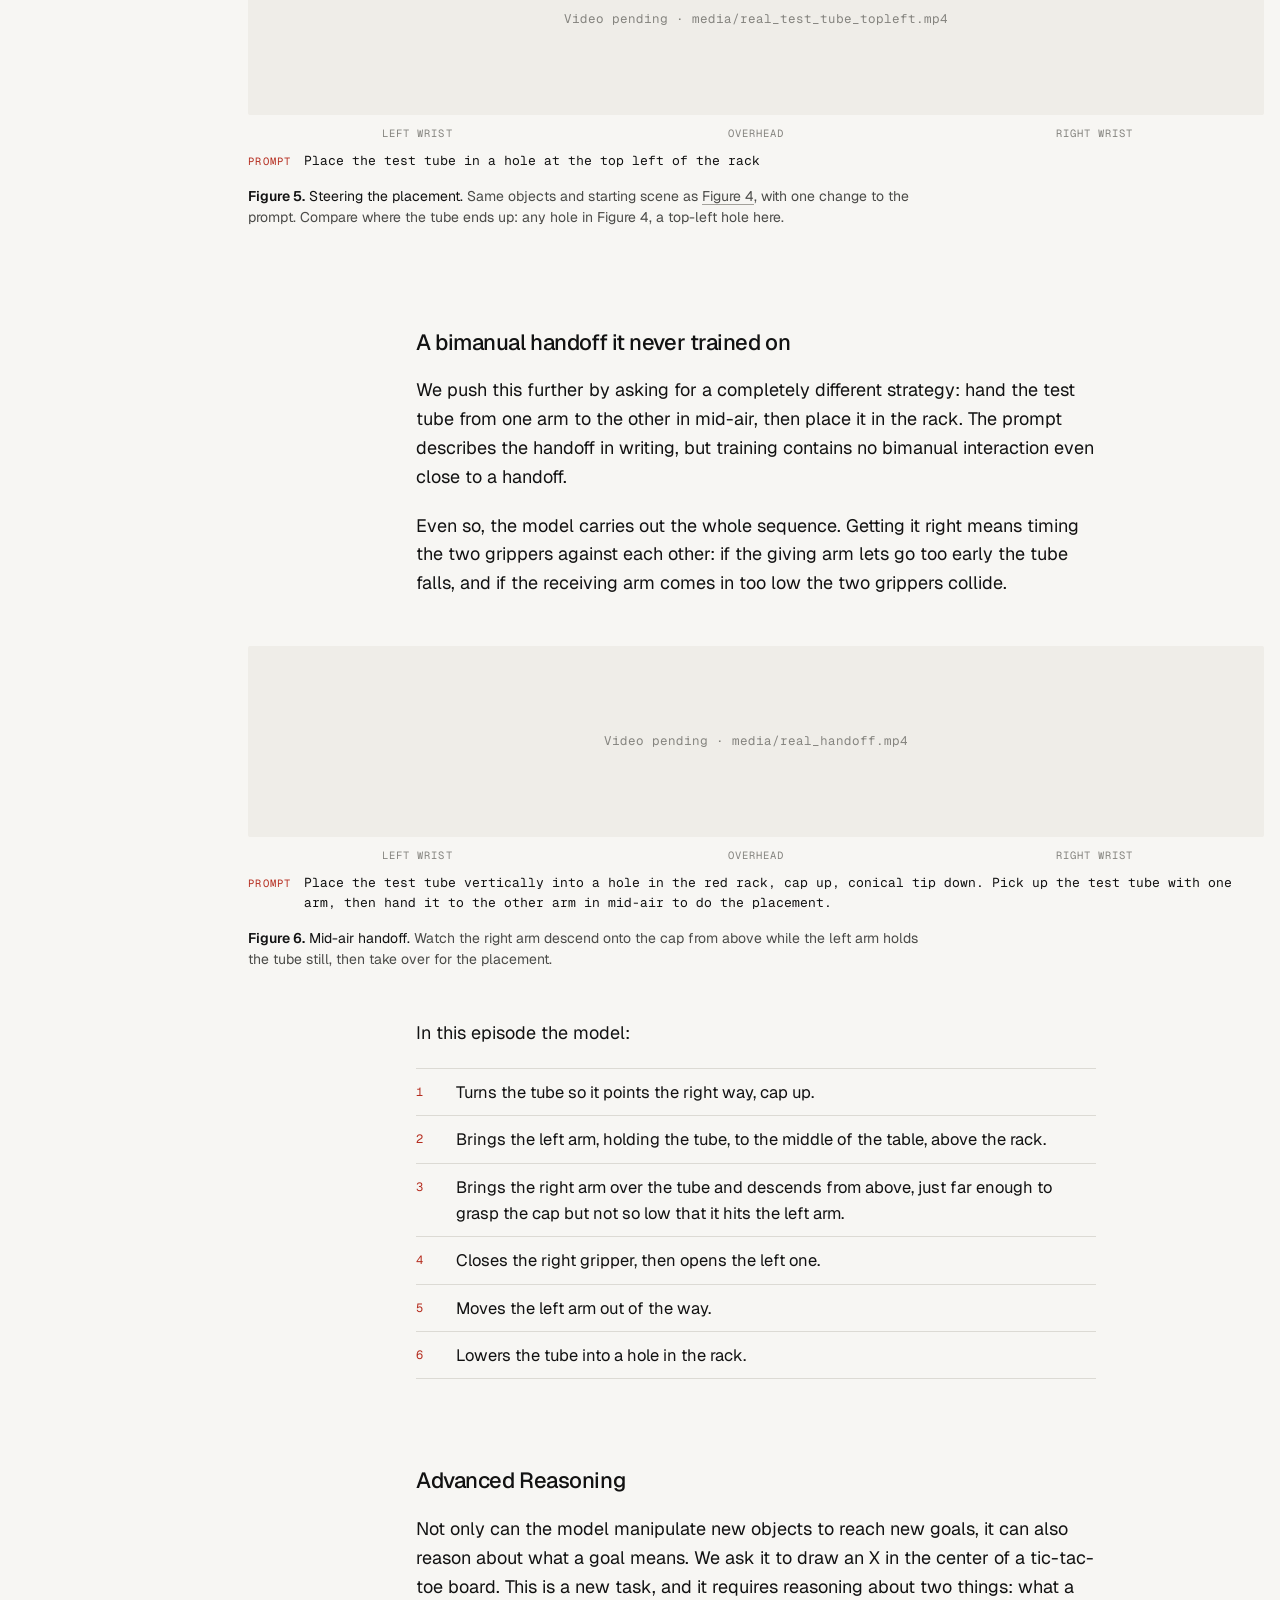
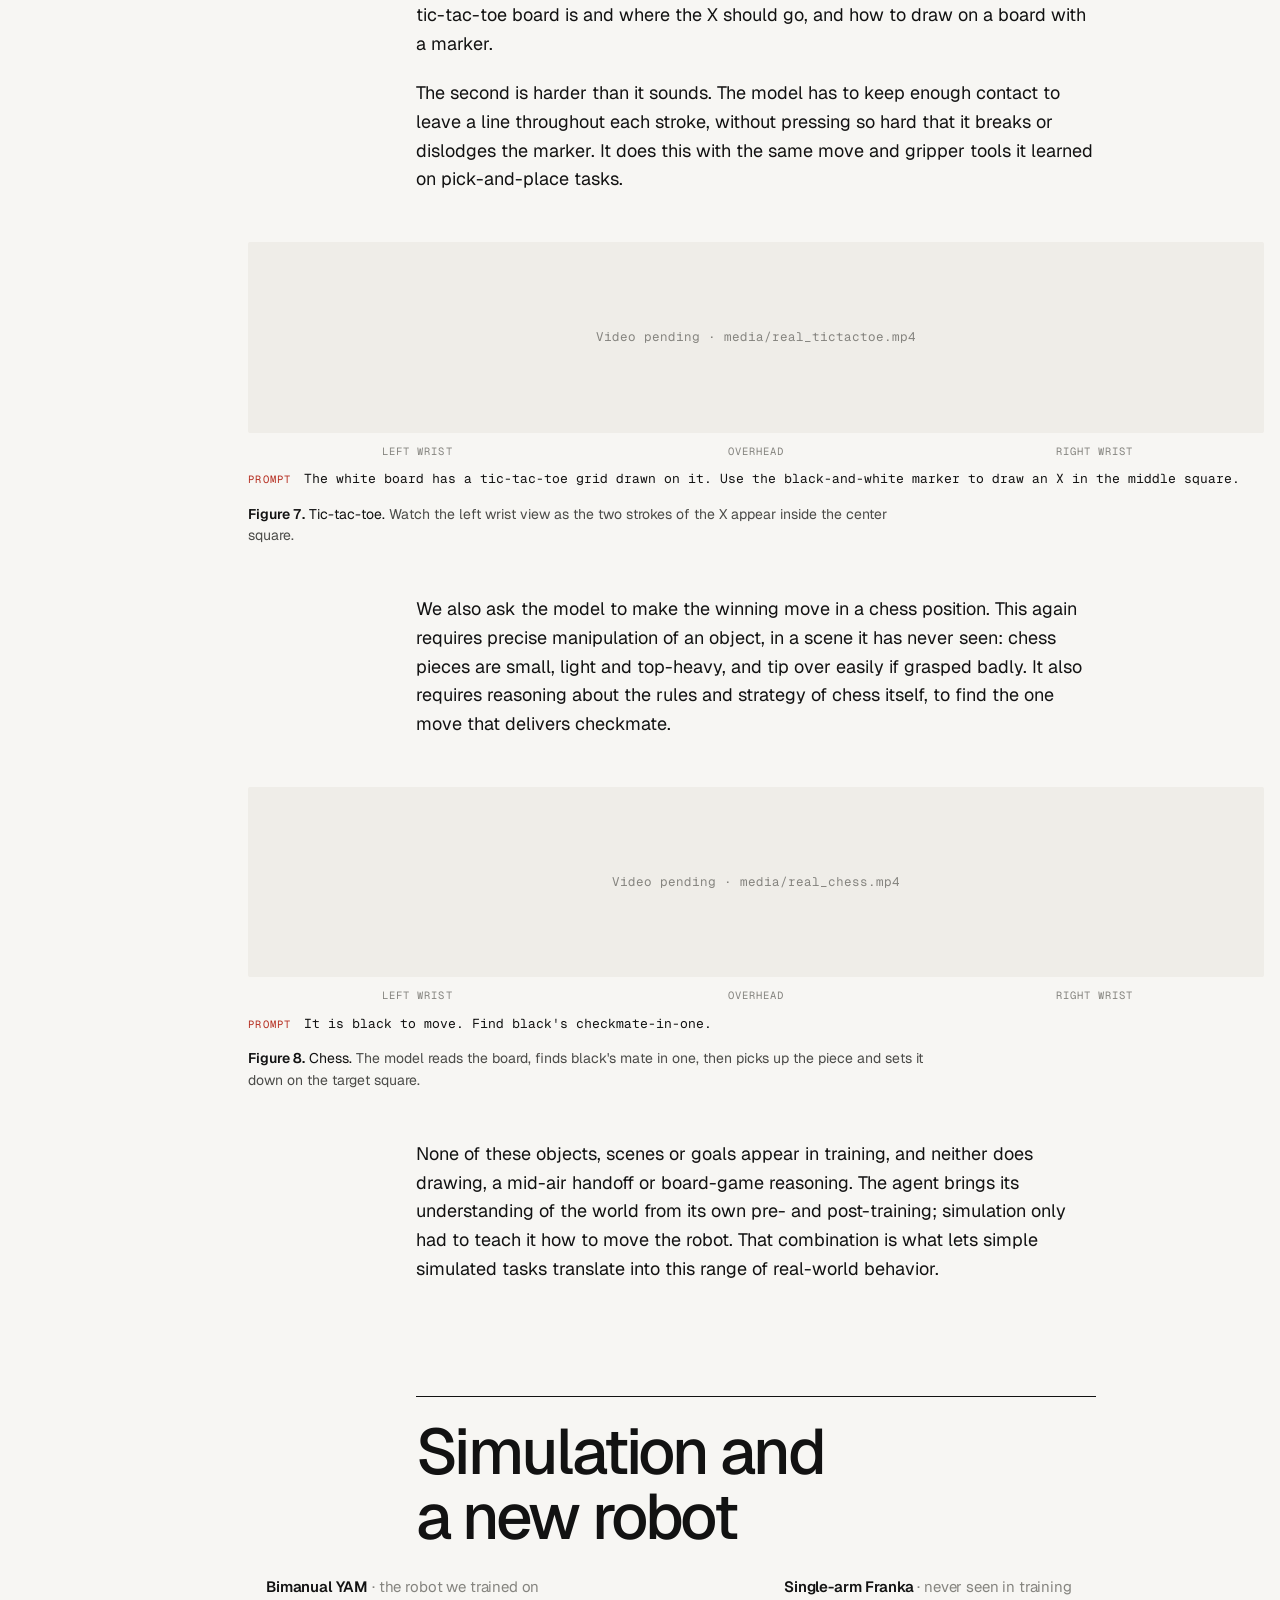
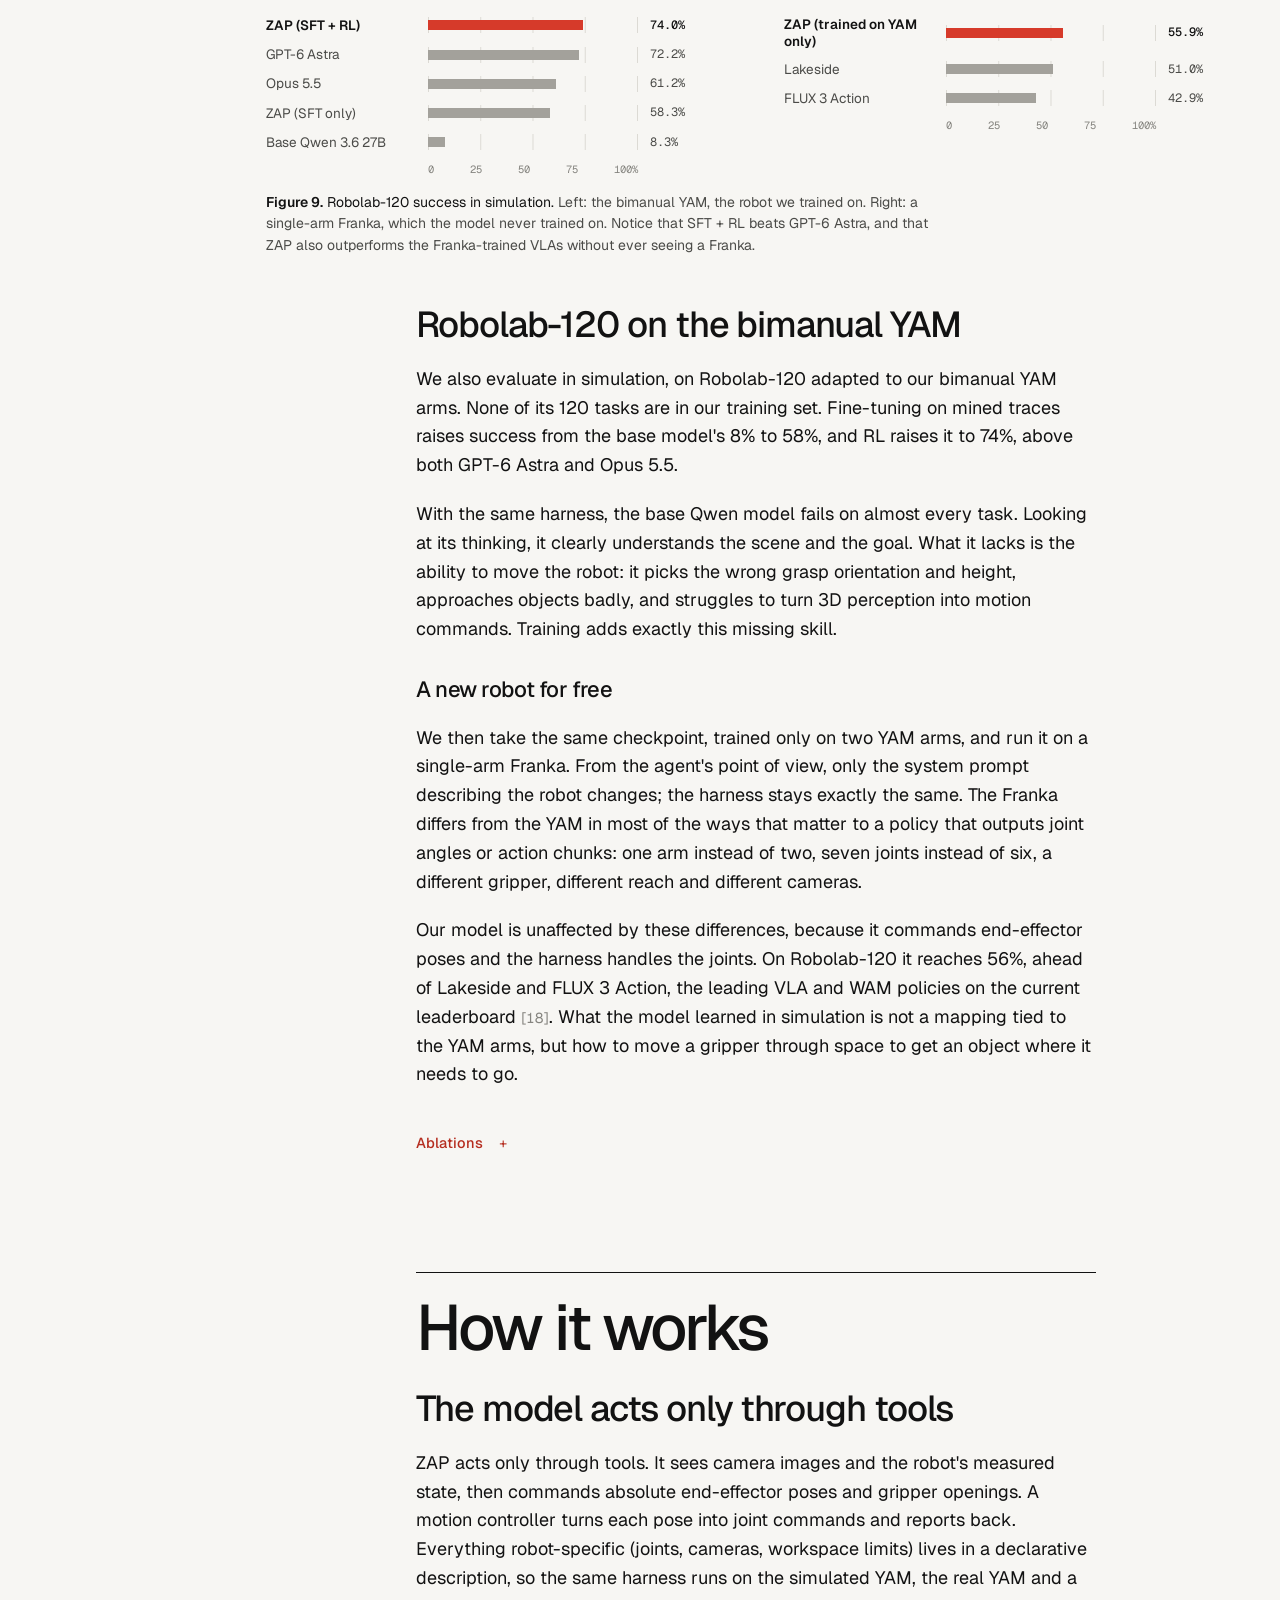
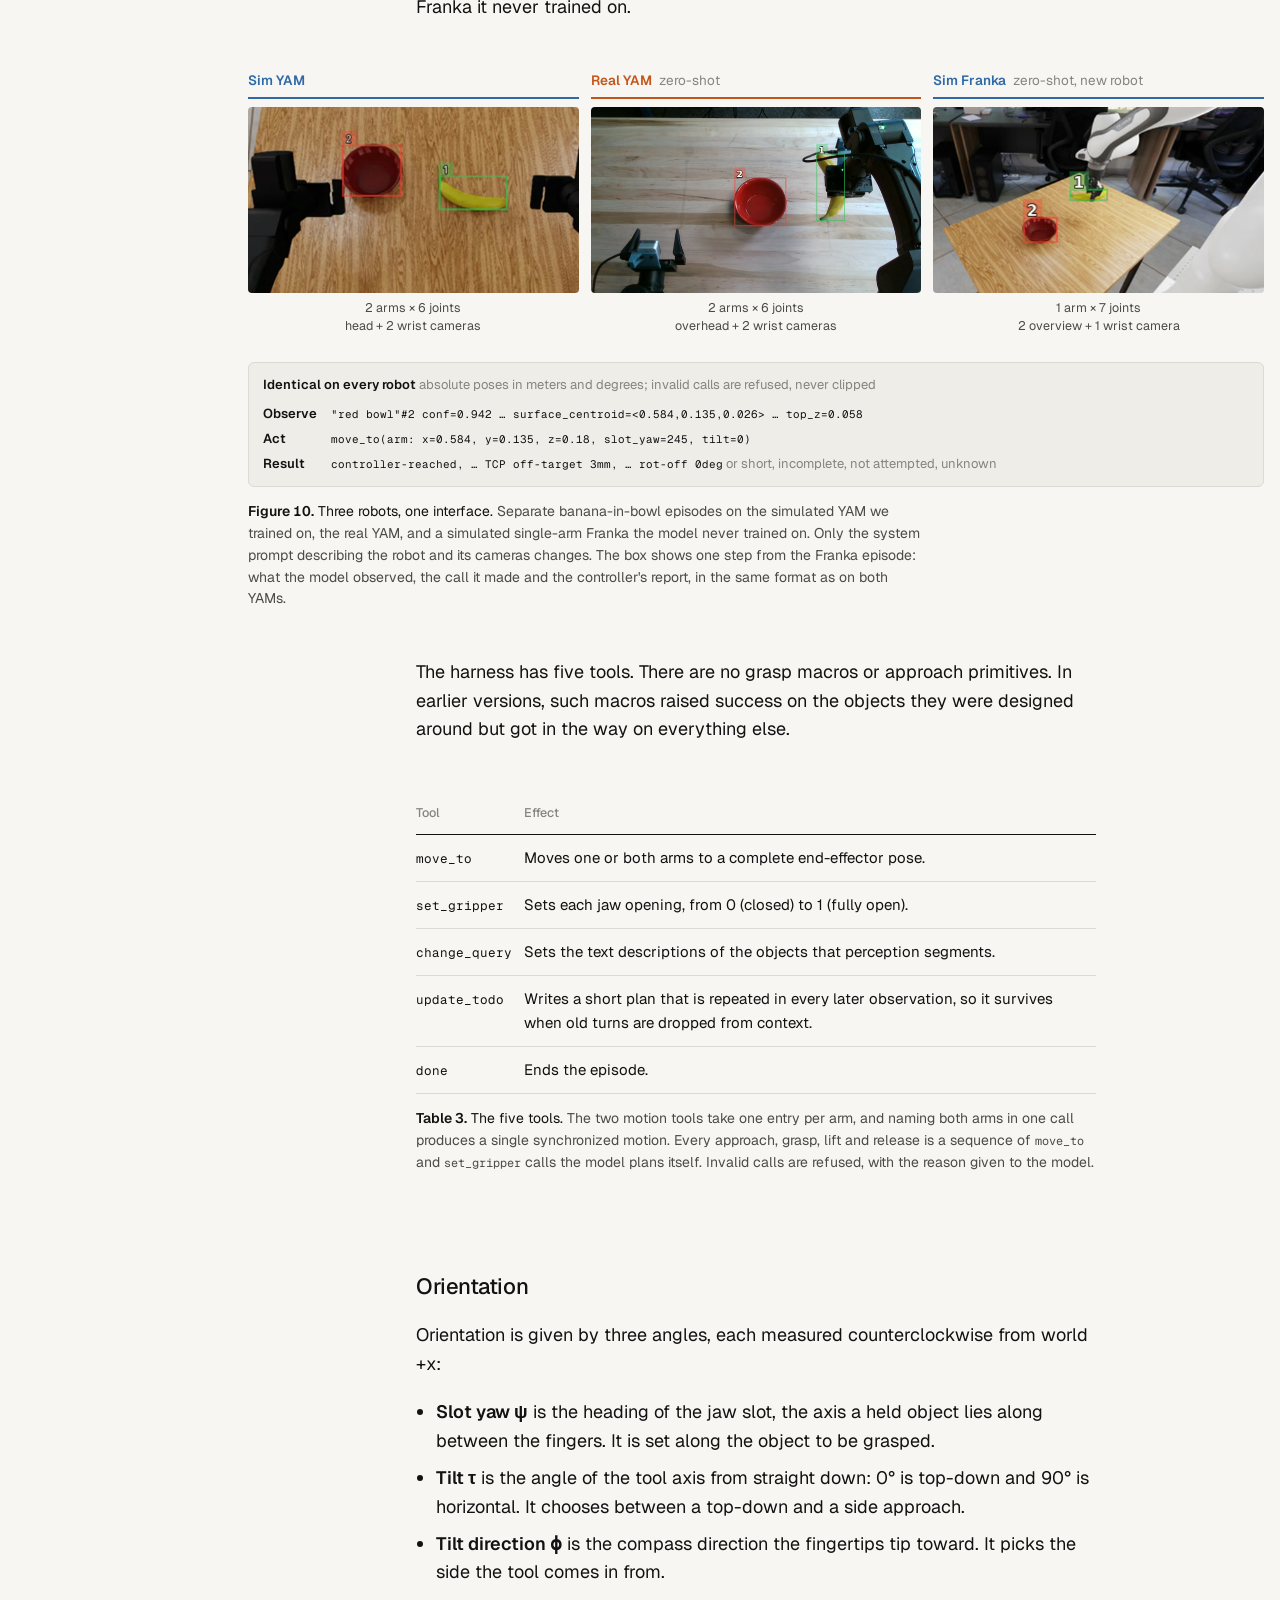
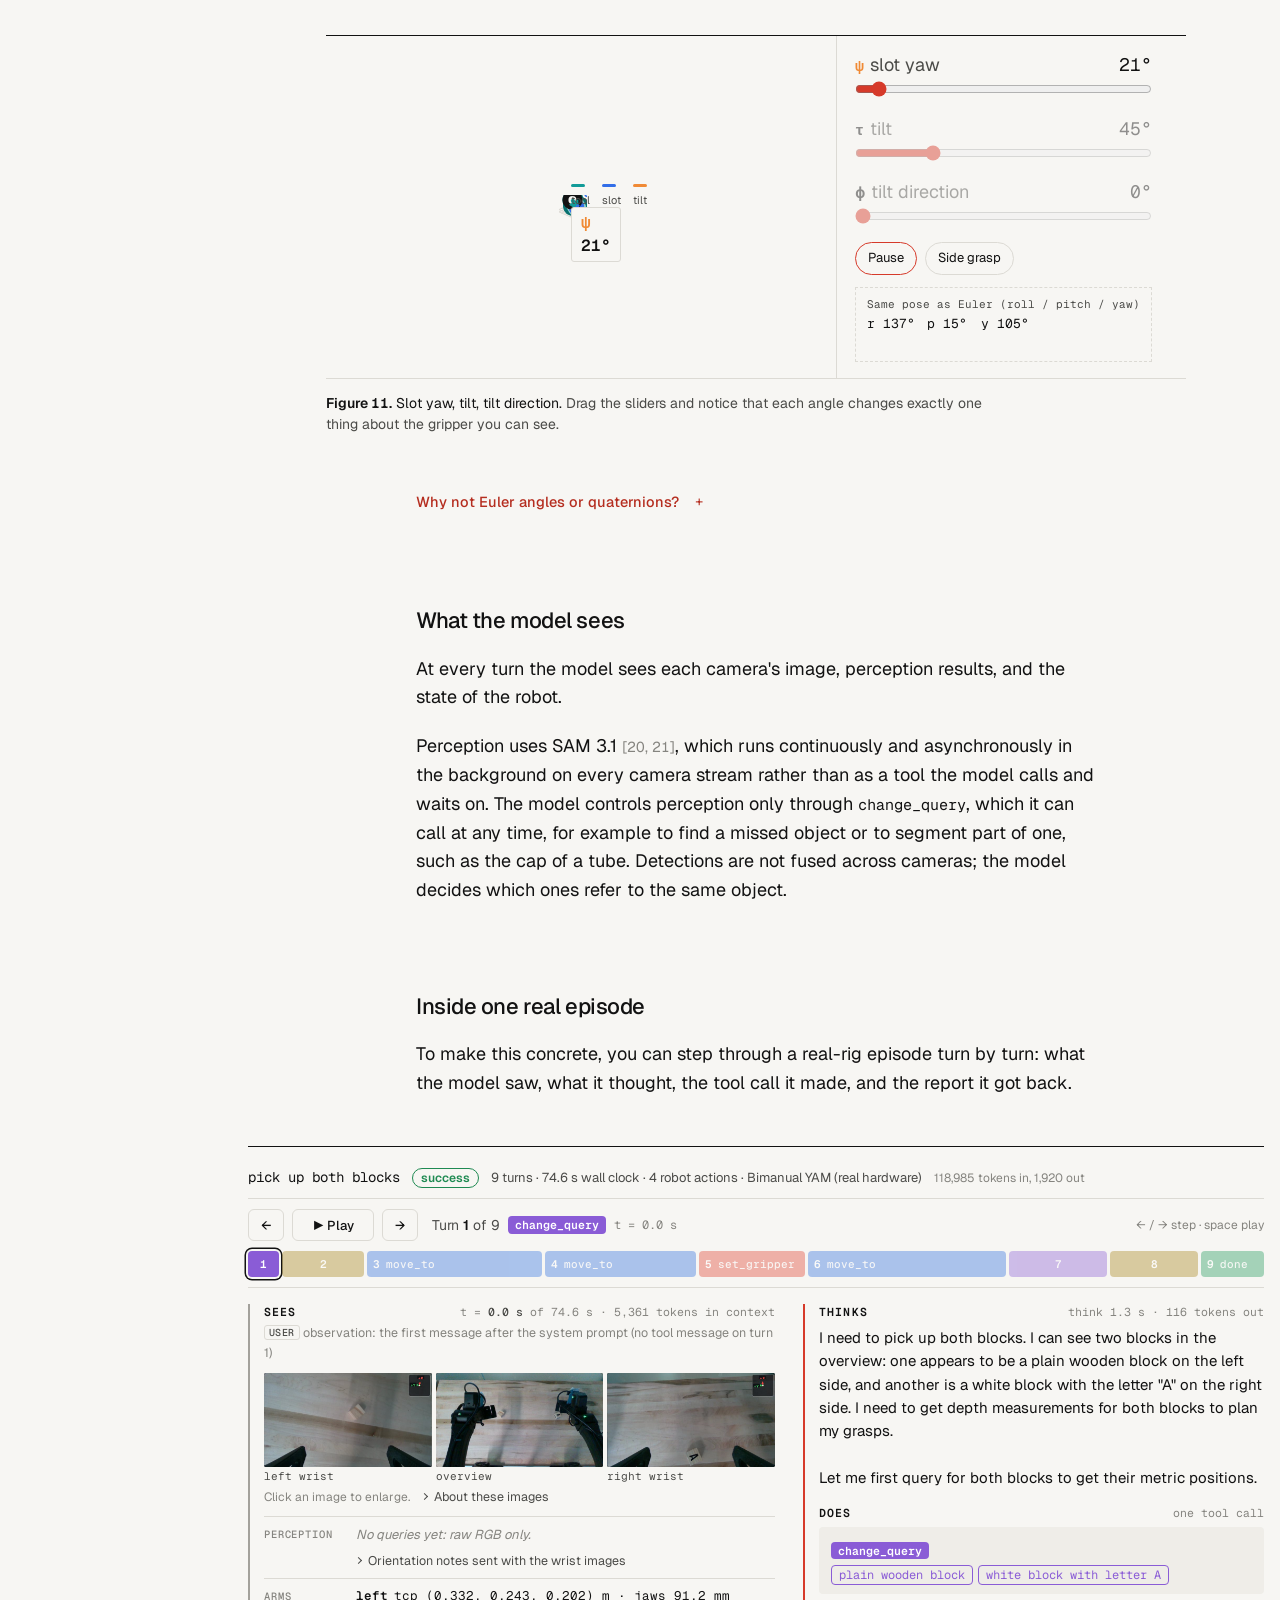
==== commit 9728ea88: "Header: link the arXiv paper Co-Authored-By: Claude Opus 5.5 <noreply@anthropic.com>" ====
--- a/index.html
+++ b/index.html
@@ -78,7 +78,7 @@
       <div class="paper-title">Pretraining Knows What, Simulation Teaches How: Compositional Generalization in a Sim-Trained Robot Agent</div>
       Benjamin Pikus, Daniel Saunders, Mircea Mironenco, Salman Mohammadi, Mathew Mathew, Sirou Zhu, Divya Makkar, Xuhua Huang, Qinbo Li, Supreeth Narasimhaswamy, Siyuan Cen, Dejia Xu<sup>*</sup>, Shyamal Buch<sup>*</sup>, Thomas Neff<sup>*</sup>
       <div class="author-note"><sup>*</sup>Equal advising</div>
-      <div class="links"><a class="btn ghost" href="#" aria-disabled="true" title="Coming soon">Paper (coming soon)</a><a class="btn ghost" href="#cite">BibTeX</a></div>
+      <div class="links"><a class="btn ghost" href="https://arxiv.org/abs/2610.35817">Paper</a><a class="btn ghost" href="#cite">BibTeX</a></div>
     </div>
     <div class="meta">Luma AI<br><time datetime="2026-10-26">October 2026</time><br><button class="theme-btn" type="button" aria-label="Toggle dark theme"><svg viewBox="0 0 20 20" aria-hidden="true"><circle cx="10" cy="10" r="7.25" fill="none" stroke="currentColor" stroke-width="1.5"/><path d="M10 2.75a7.25 7.25 0 0 1 0 14.5z" fill="currentColor"/></svg><span>Theme</span></button></div>
   </div>
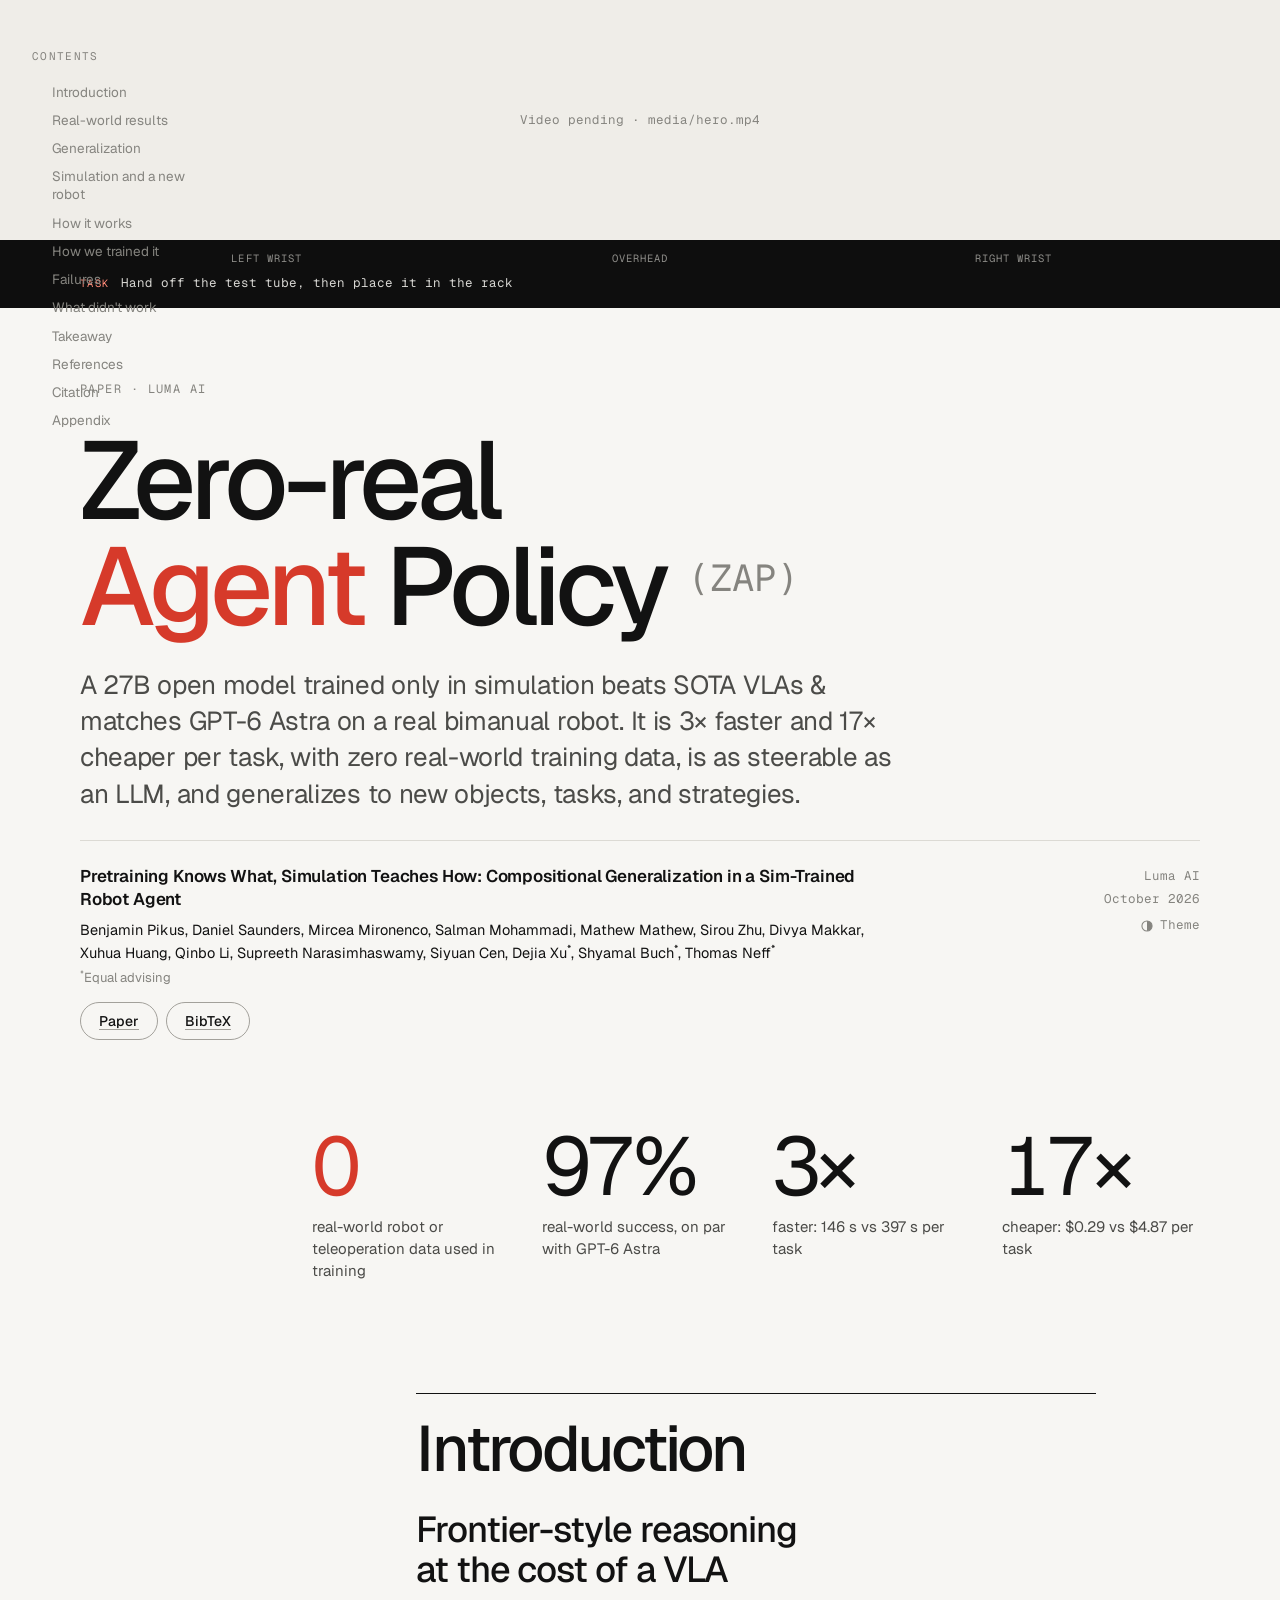
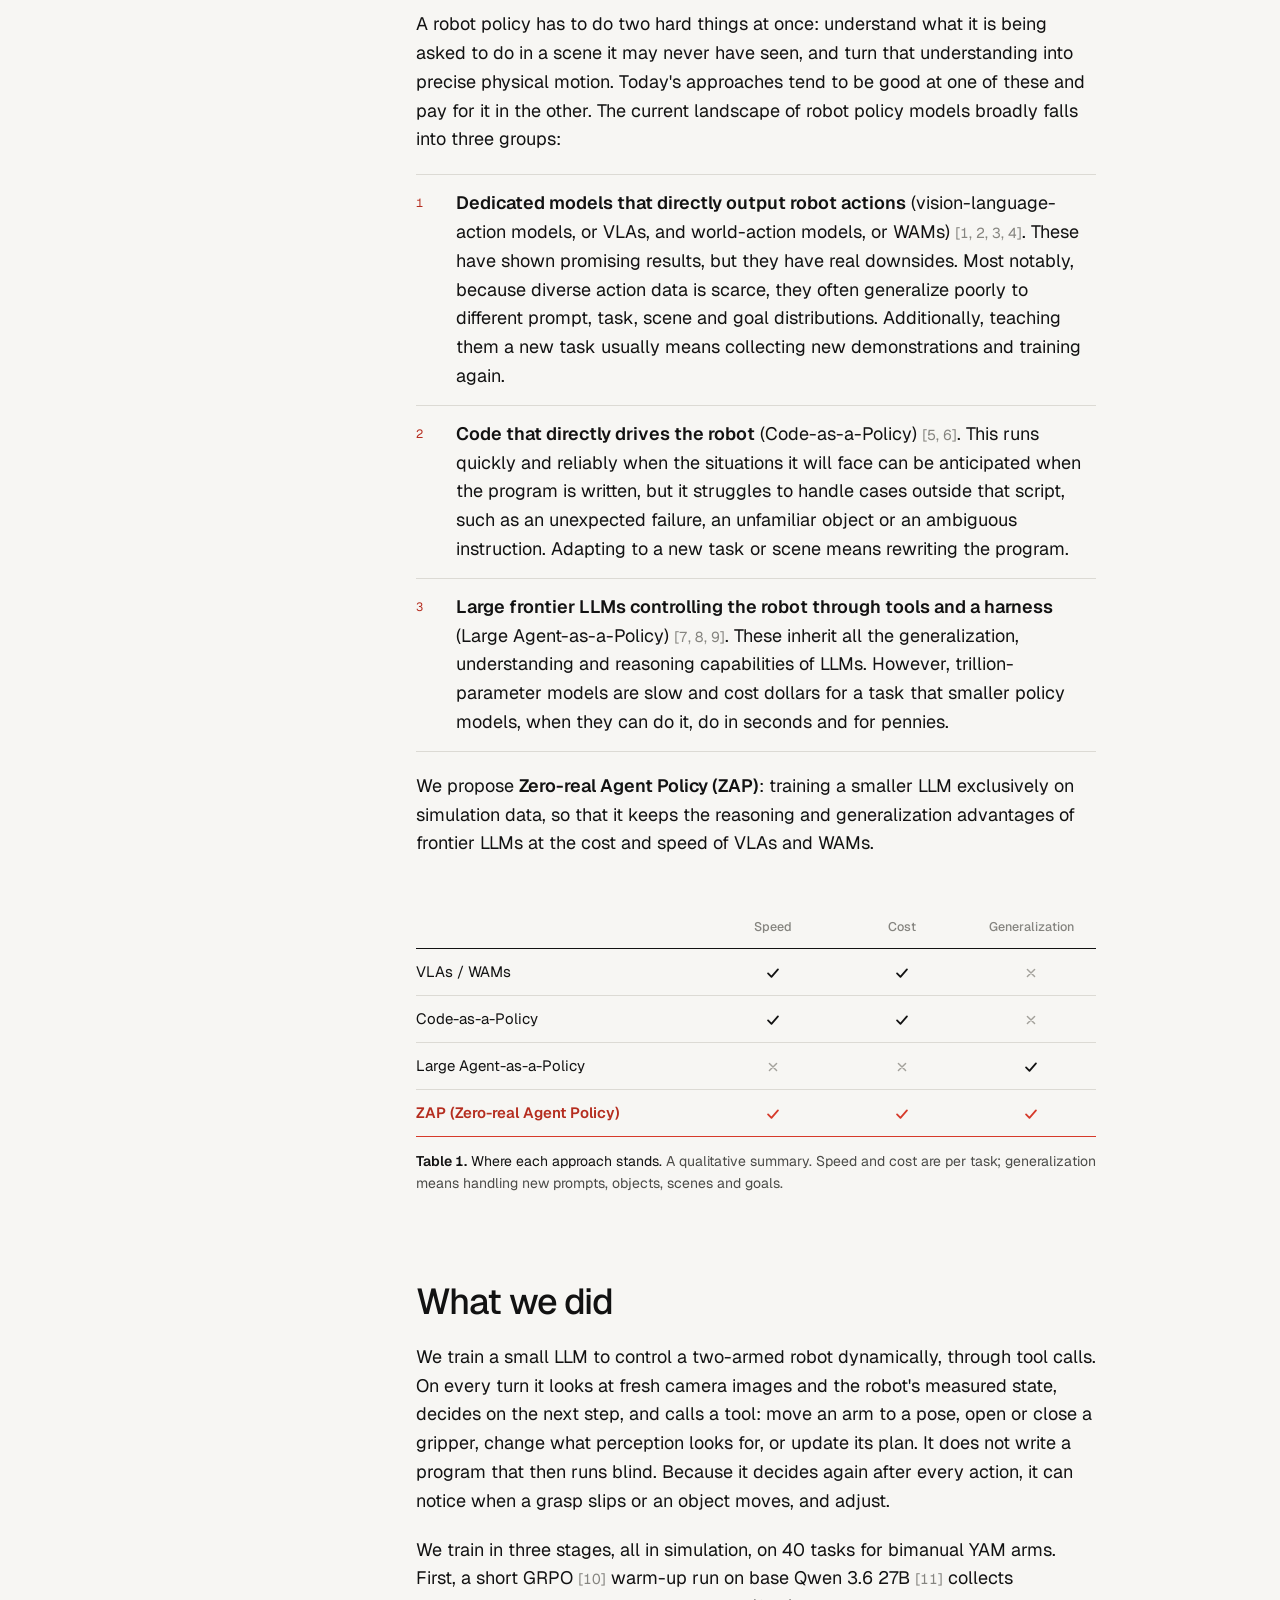
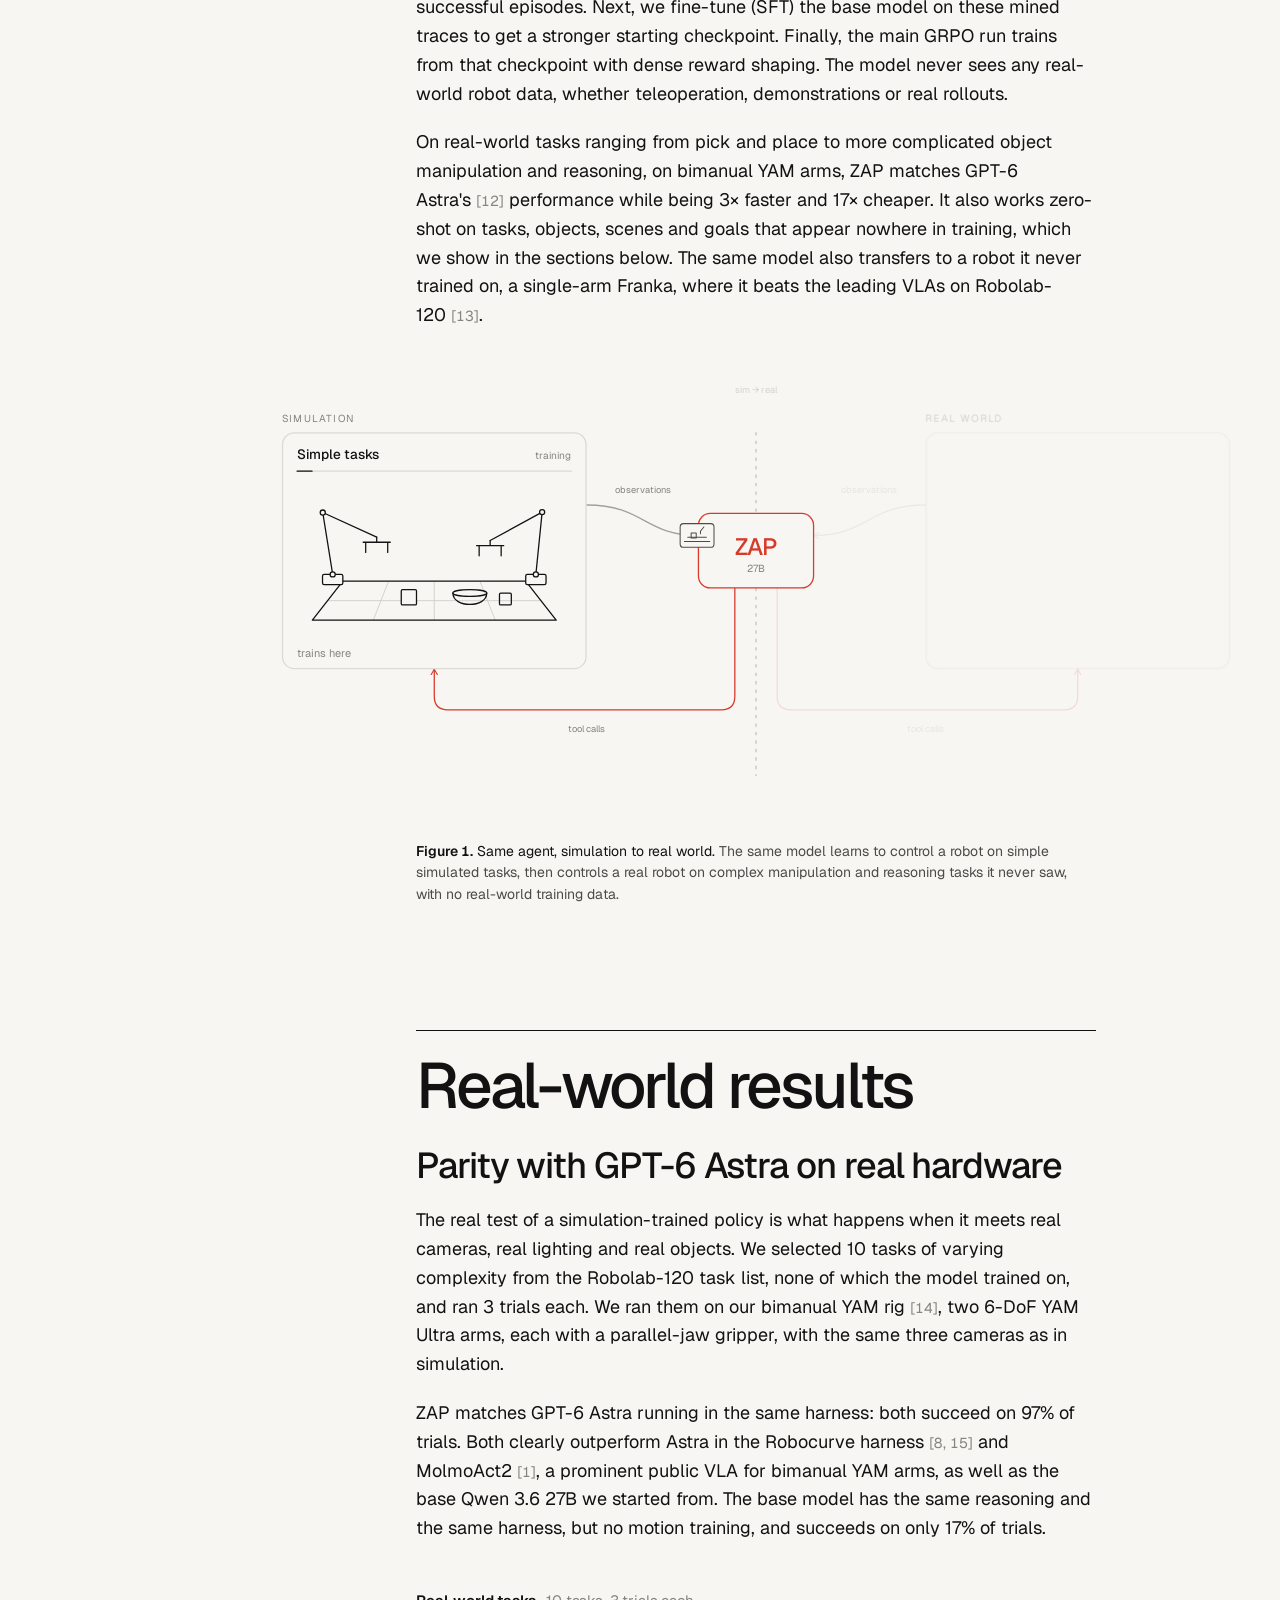
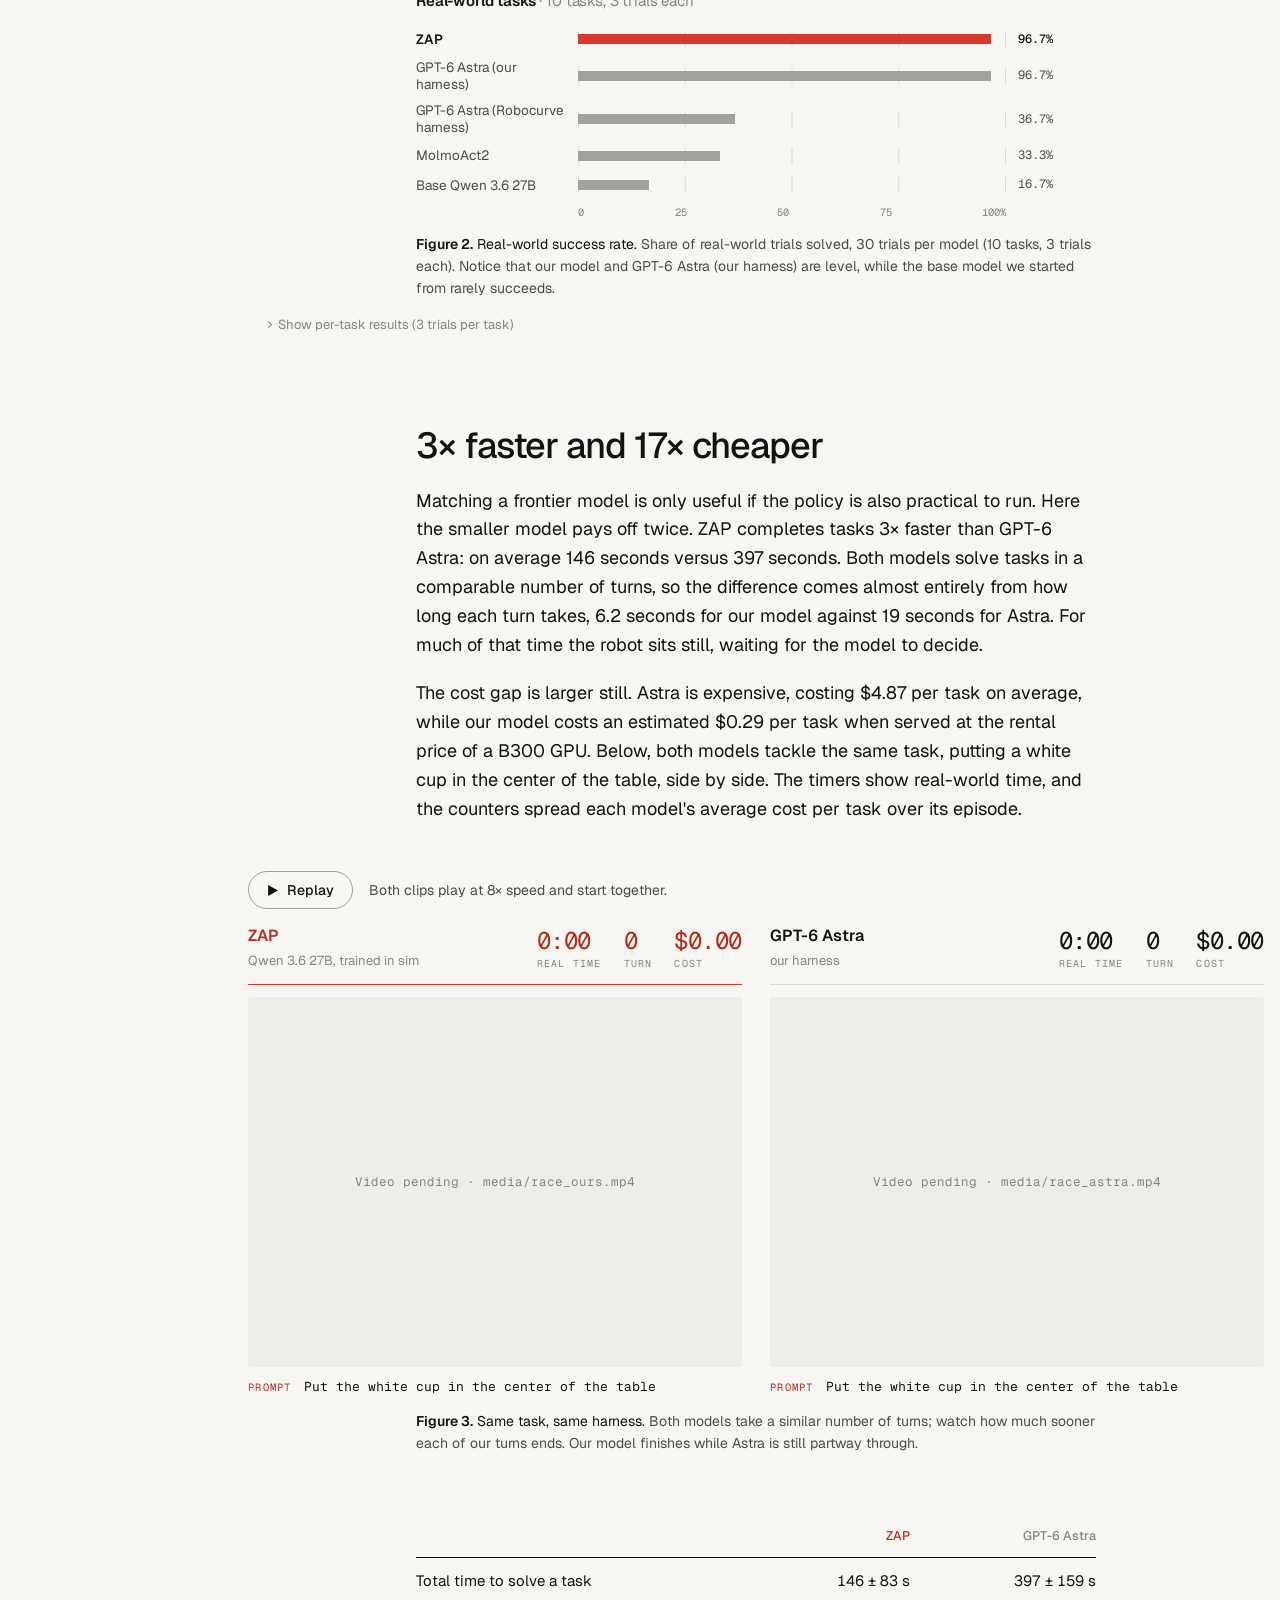
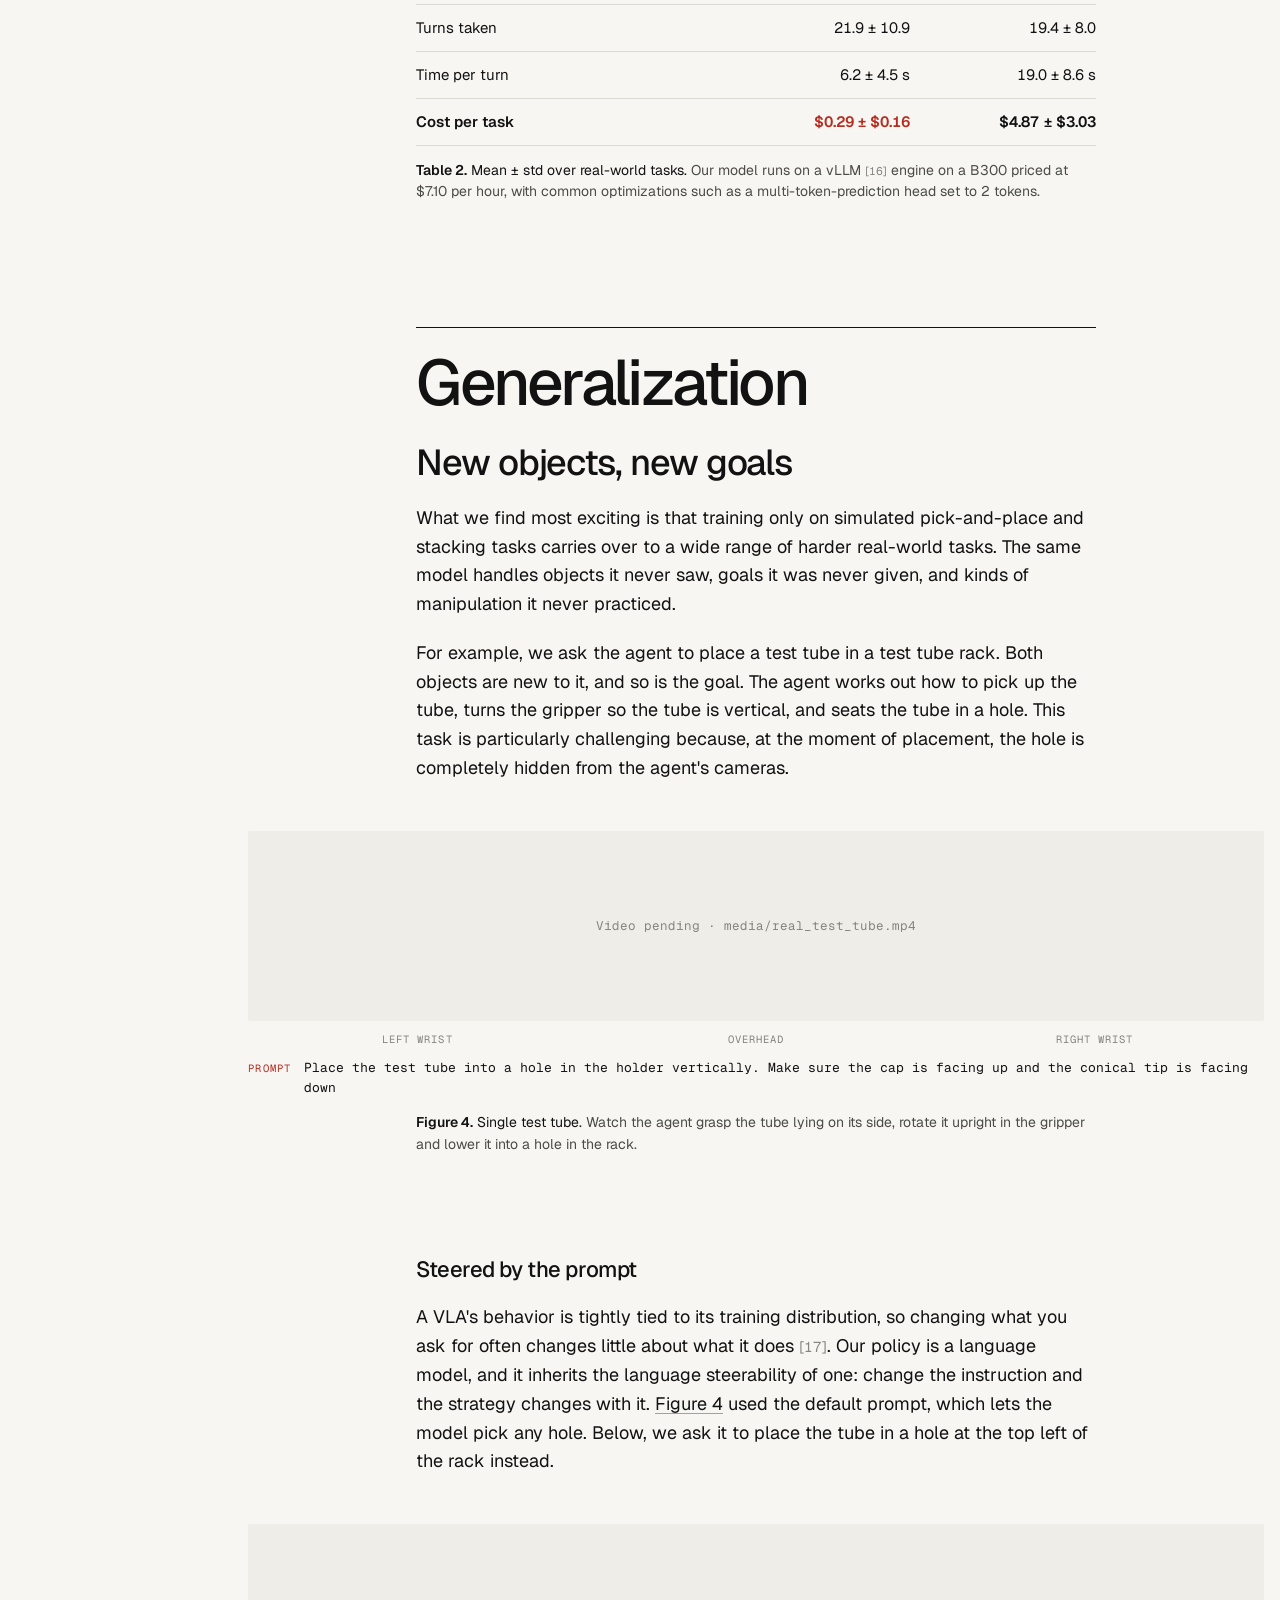
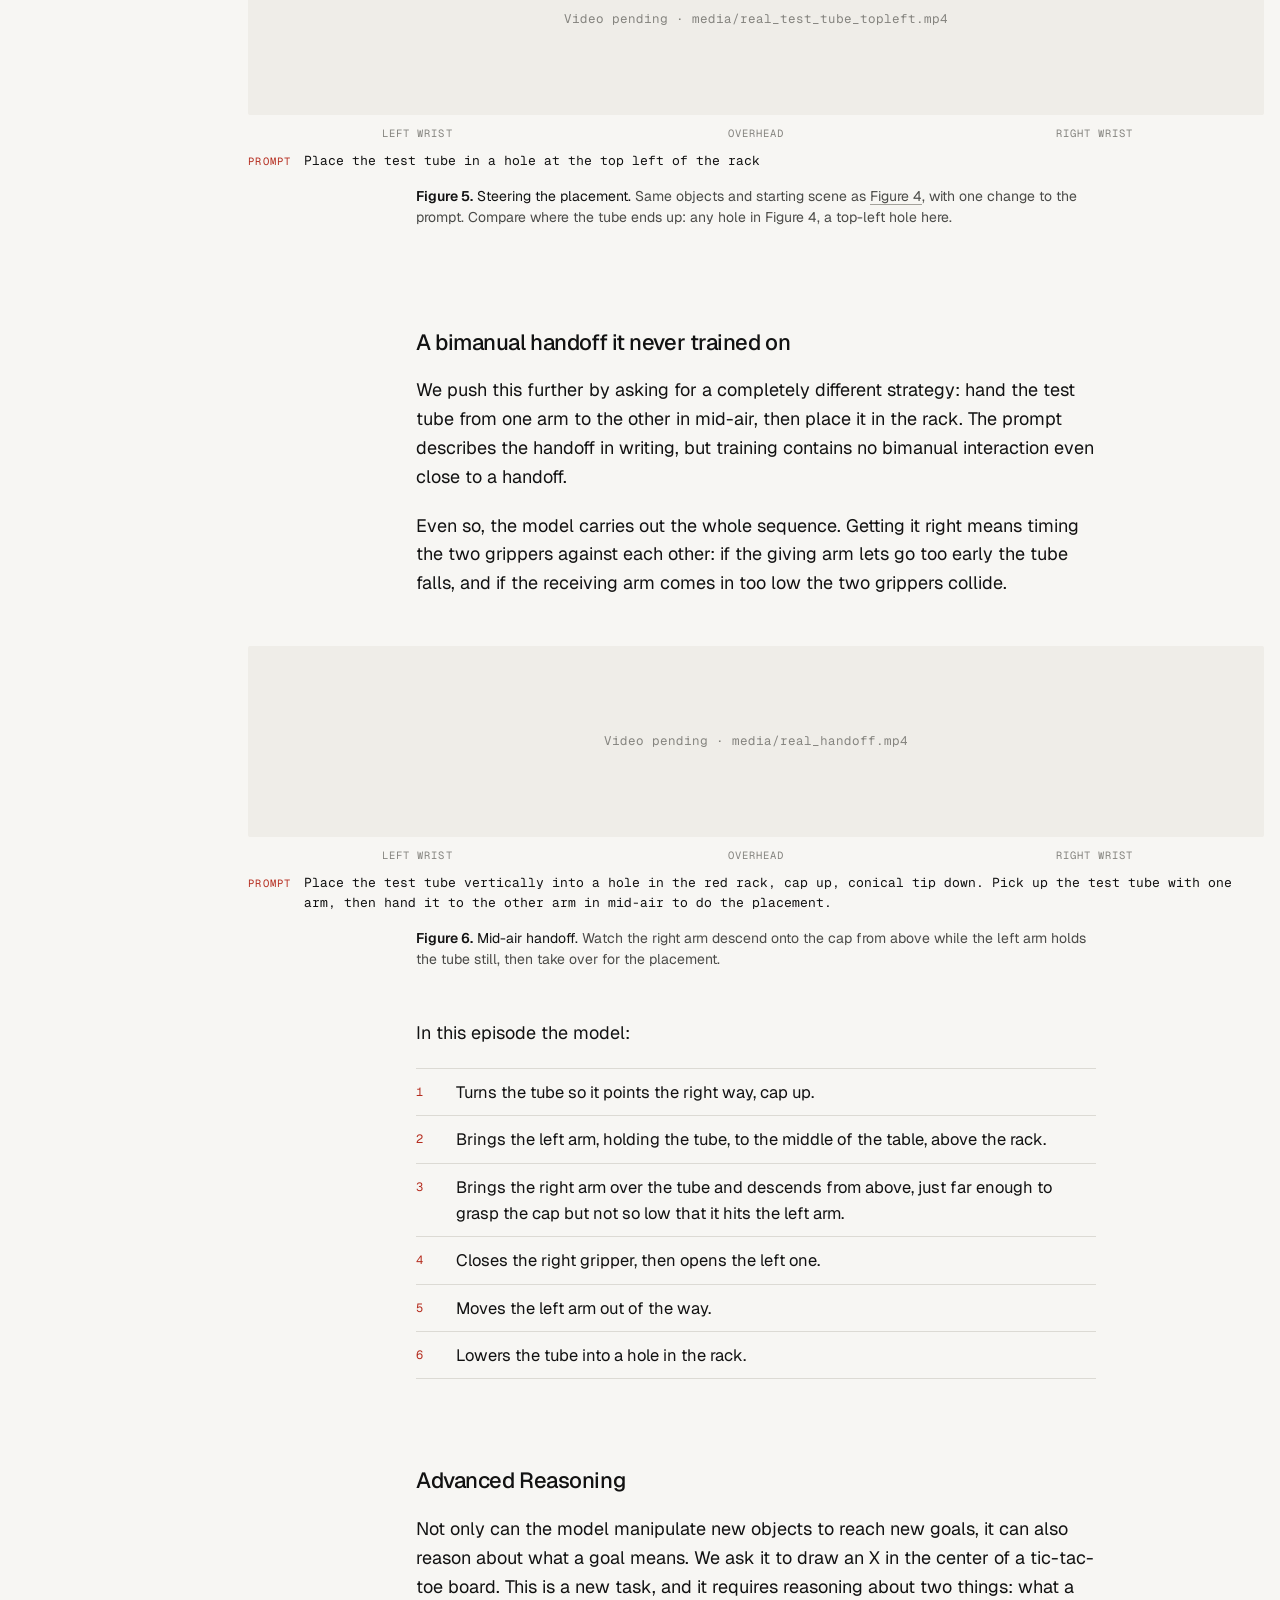
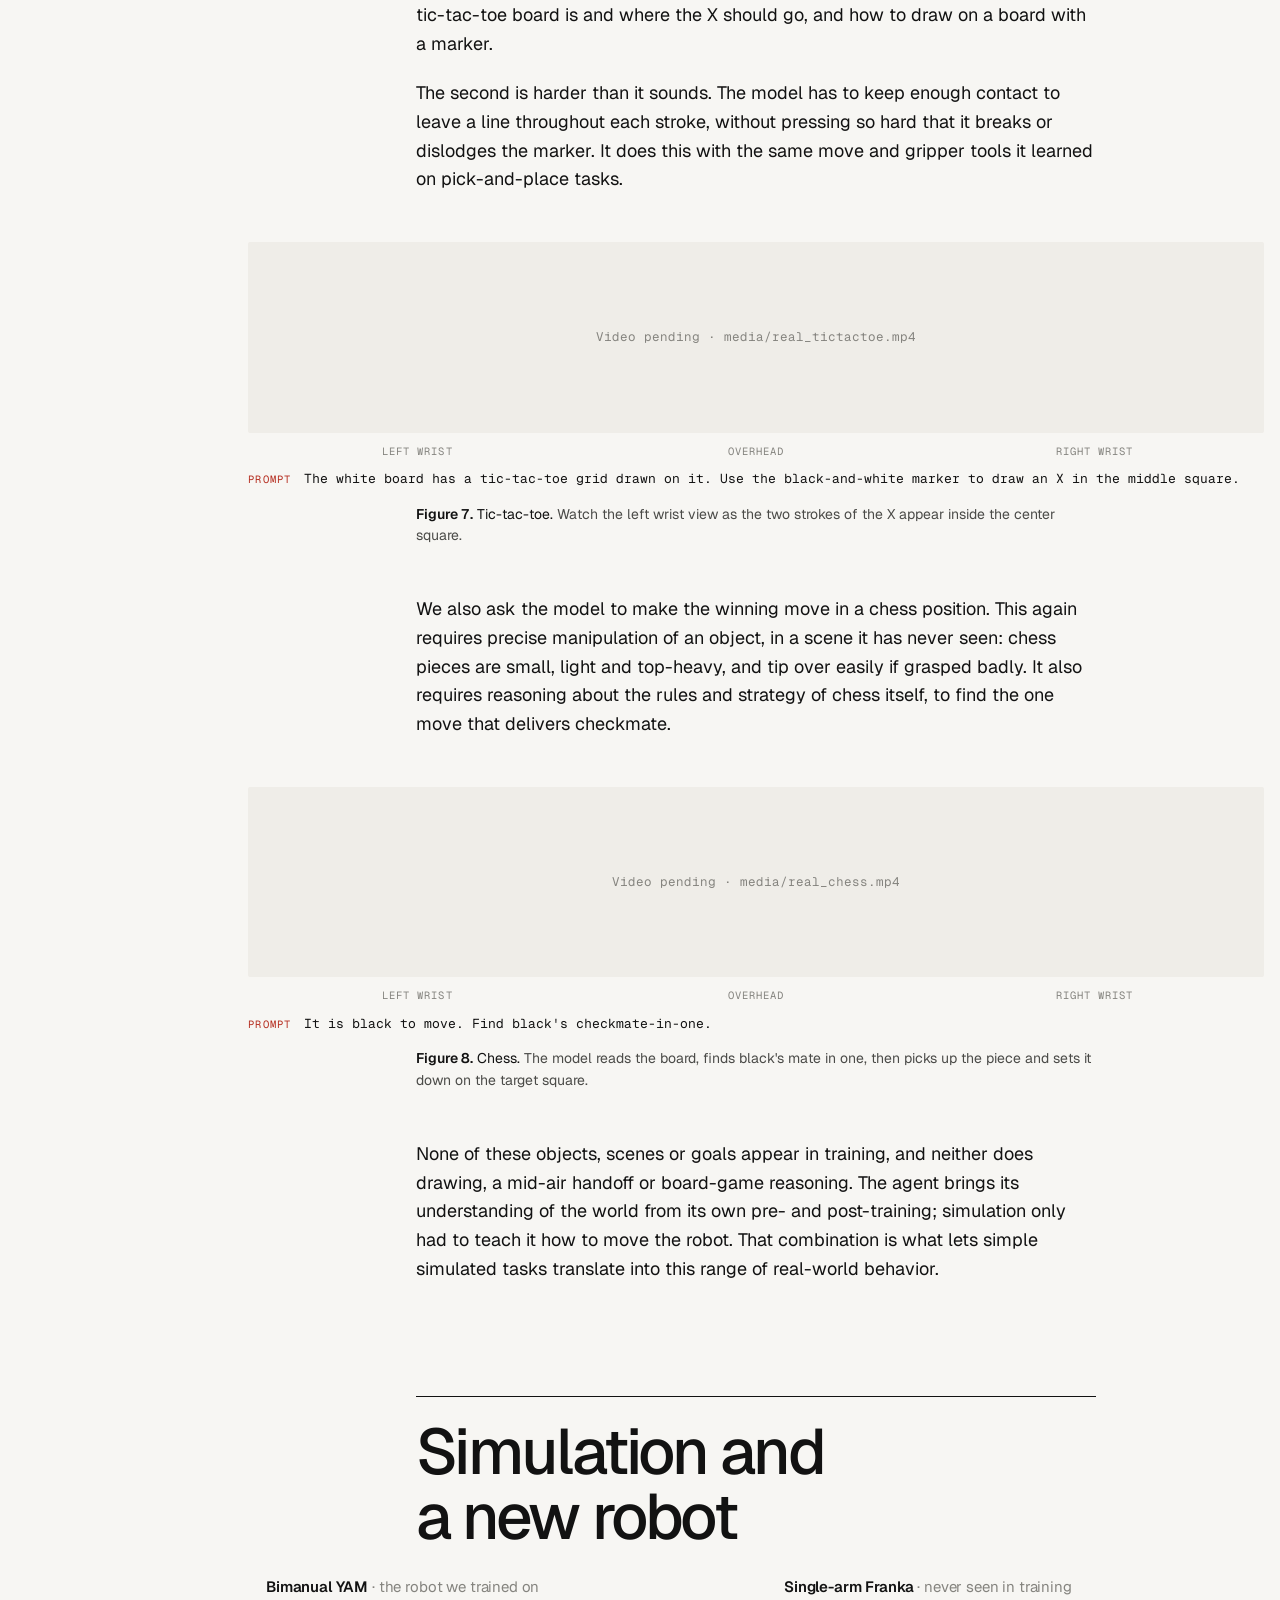
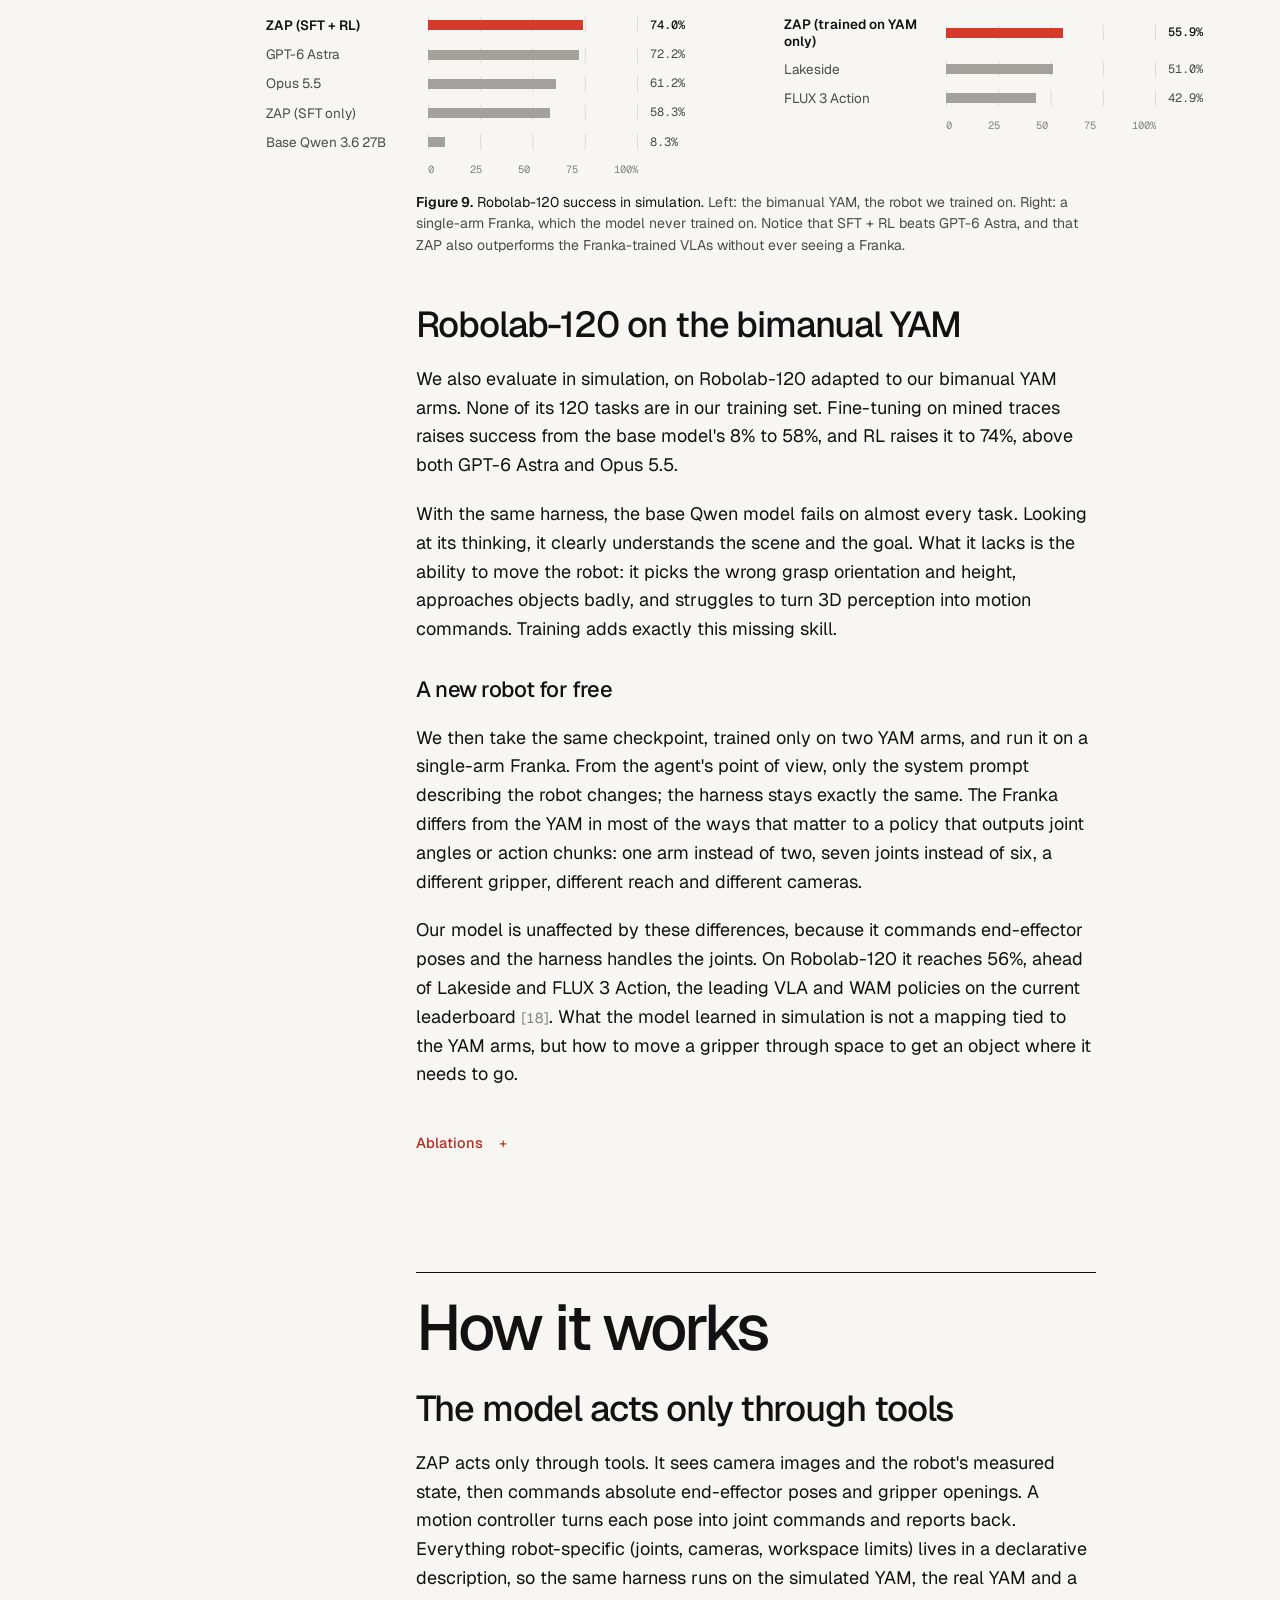
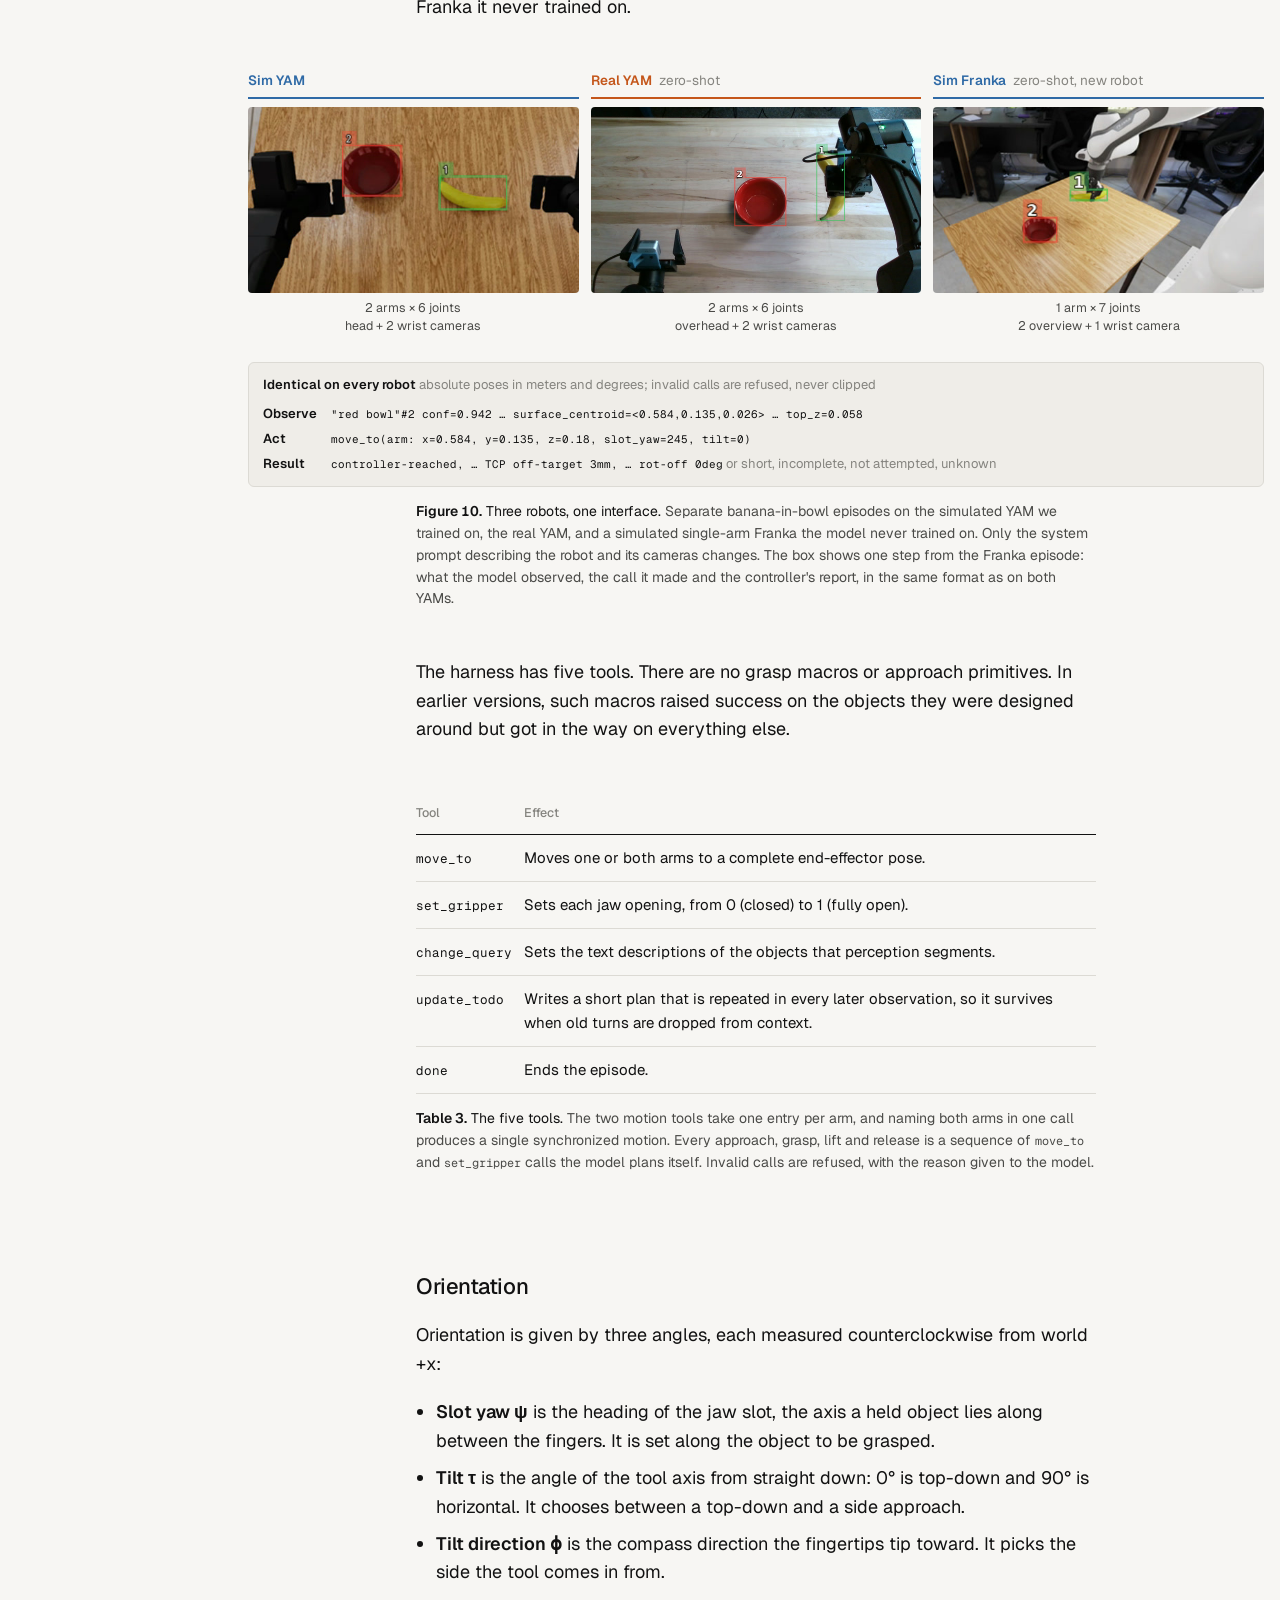
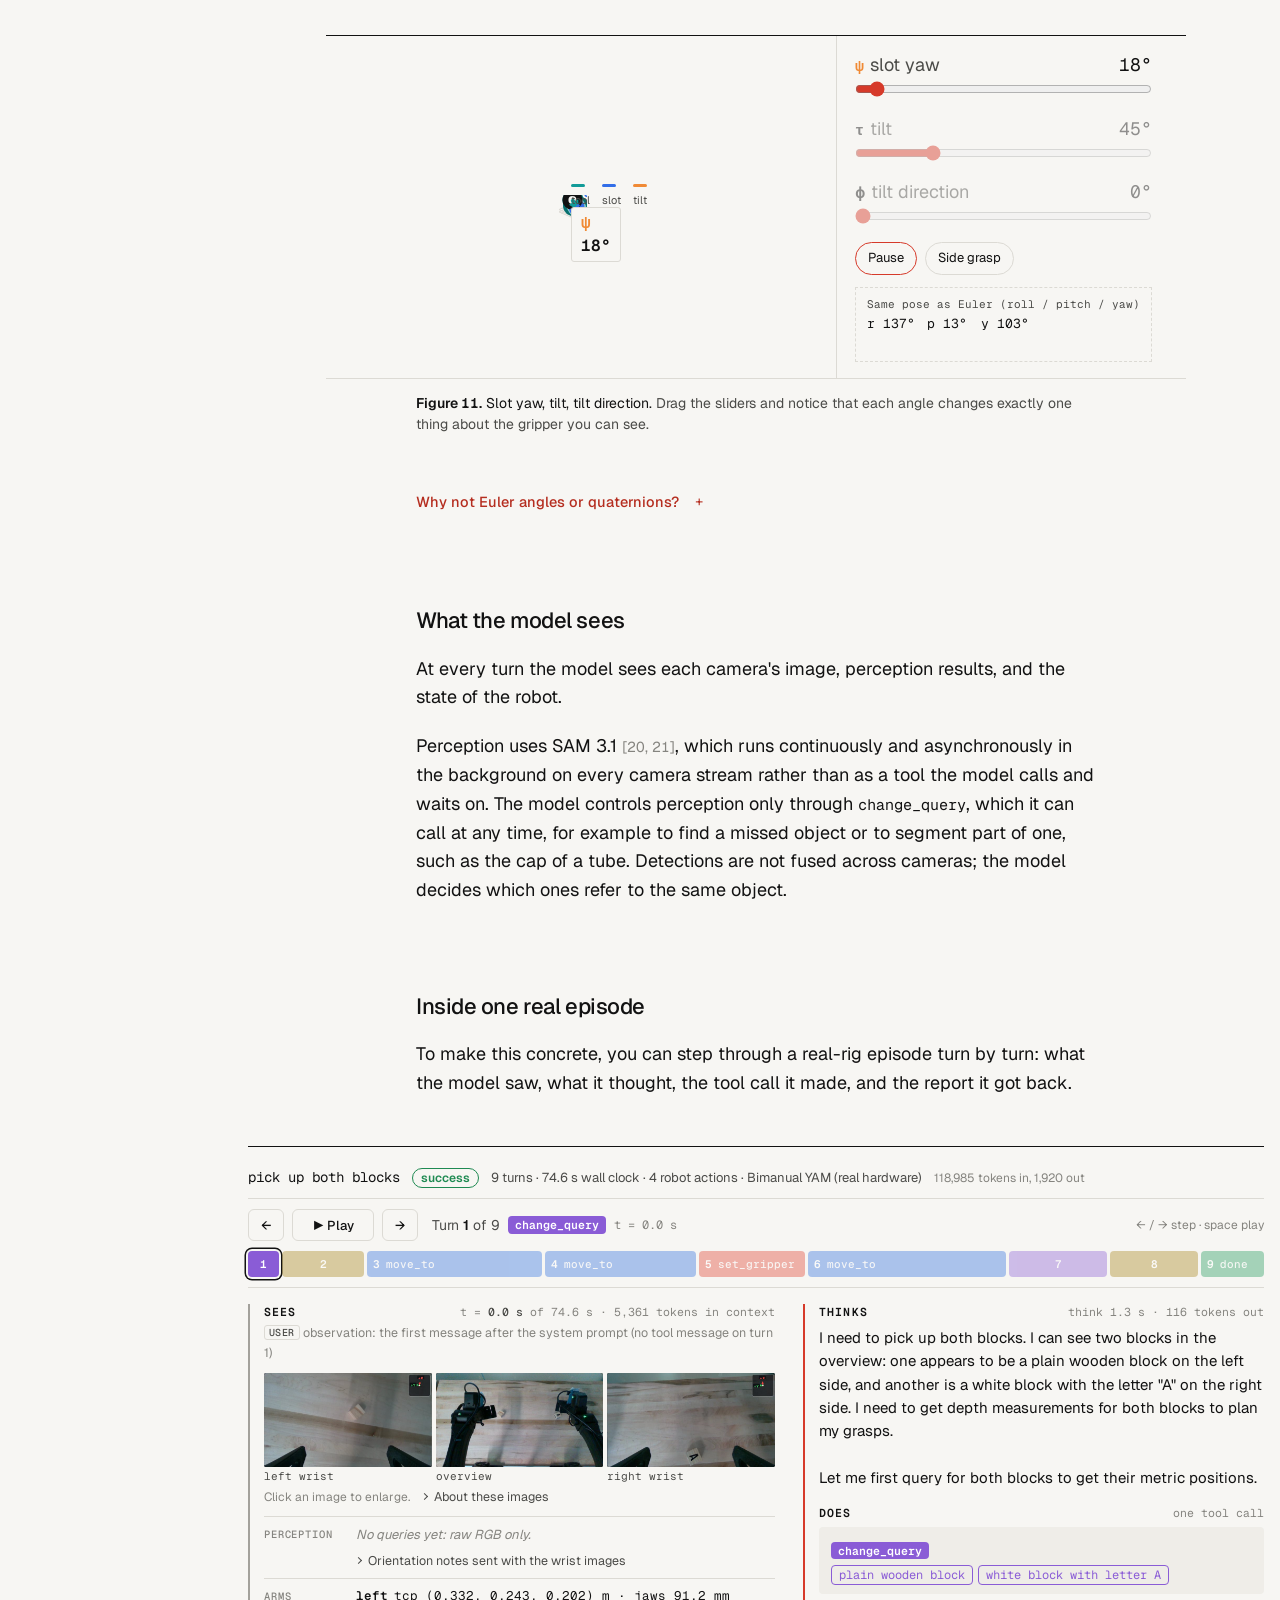
==== commit 87395175: "BibTeX arXiv eprint; captions aligned with text column Co-Authored-By: Claude Opus 5.5 <noreply@anth" ====
--- a/index.html
+++ b/index.html
@@ -489,6 +489,8 @@
             Huang, Xuhua and Li, Qinbo and Narasimhaswamy, Supreeth and
             Cen, Siyuan and Xu, Dejia and Buch, Shyamal and Neff, Thomas},
   year   = {2026},
+  eprint = {2610.35817},
+  archivePrefix = {arXiv},
   note   = {Luma AI}
 }</pre>
     <div class="copy-row"><button class="btn ghost" id="copy-bib" type="button">Copy BibTeX</button><span class="copied" id="copied" aria-live="polite"></span></div>
--- a/assets/css/site.css
+++ b/assets/css/site.css
@@ -155,7 +155,7 @@
 figure { margin: 0; display: flex; flex-direction: column; gap: 14px; min-width: 0; scroll-margin-top: 24px; }
 section.sec > figure { margin-block: 12px; }
 figcaption { font-size: 14px; line-height: 1.55; color: var(--ink-2); max-width: var(--col); }
-figure.wide > figcaption { margin-left: 0; }
+figure.wide > figcaption, .trials-more figcaption { margin-inline: auto; } /* line up with the text column */
 .fig-num { font-weight: 600; color: var(--ink); text-decoration: none; font-variant-numeric: tabular-nums; }
 .fig-num:hover { color: var(--accent-ink); }
 .fig-name { color: var(--ink); }
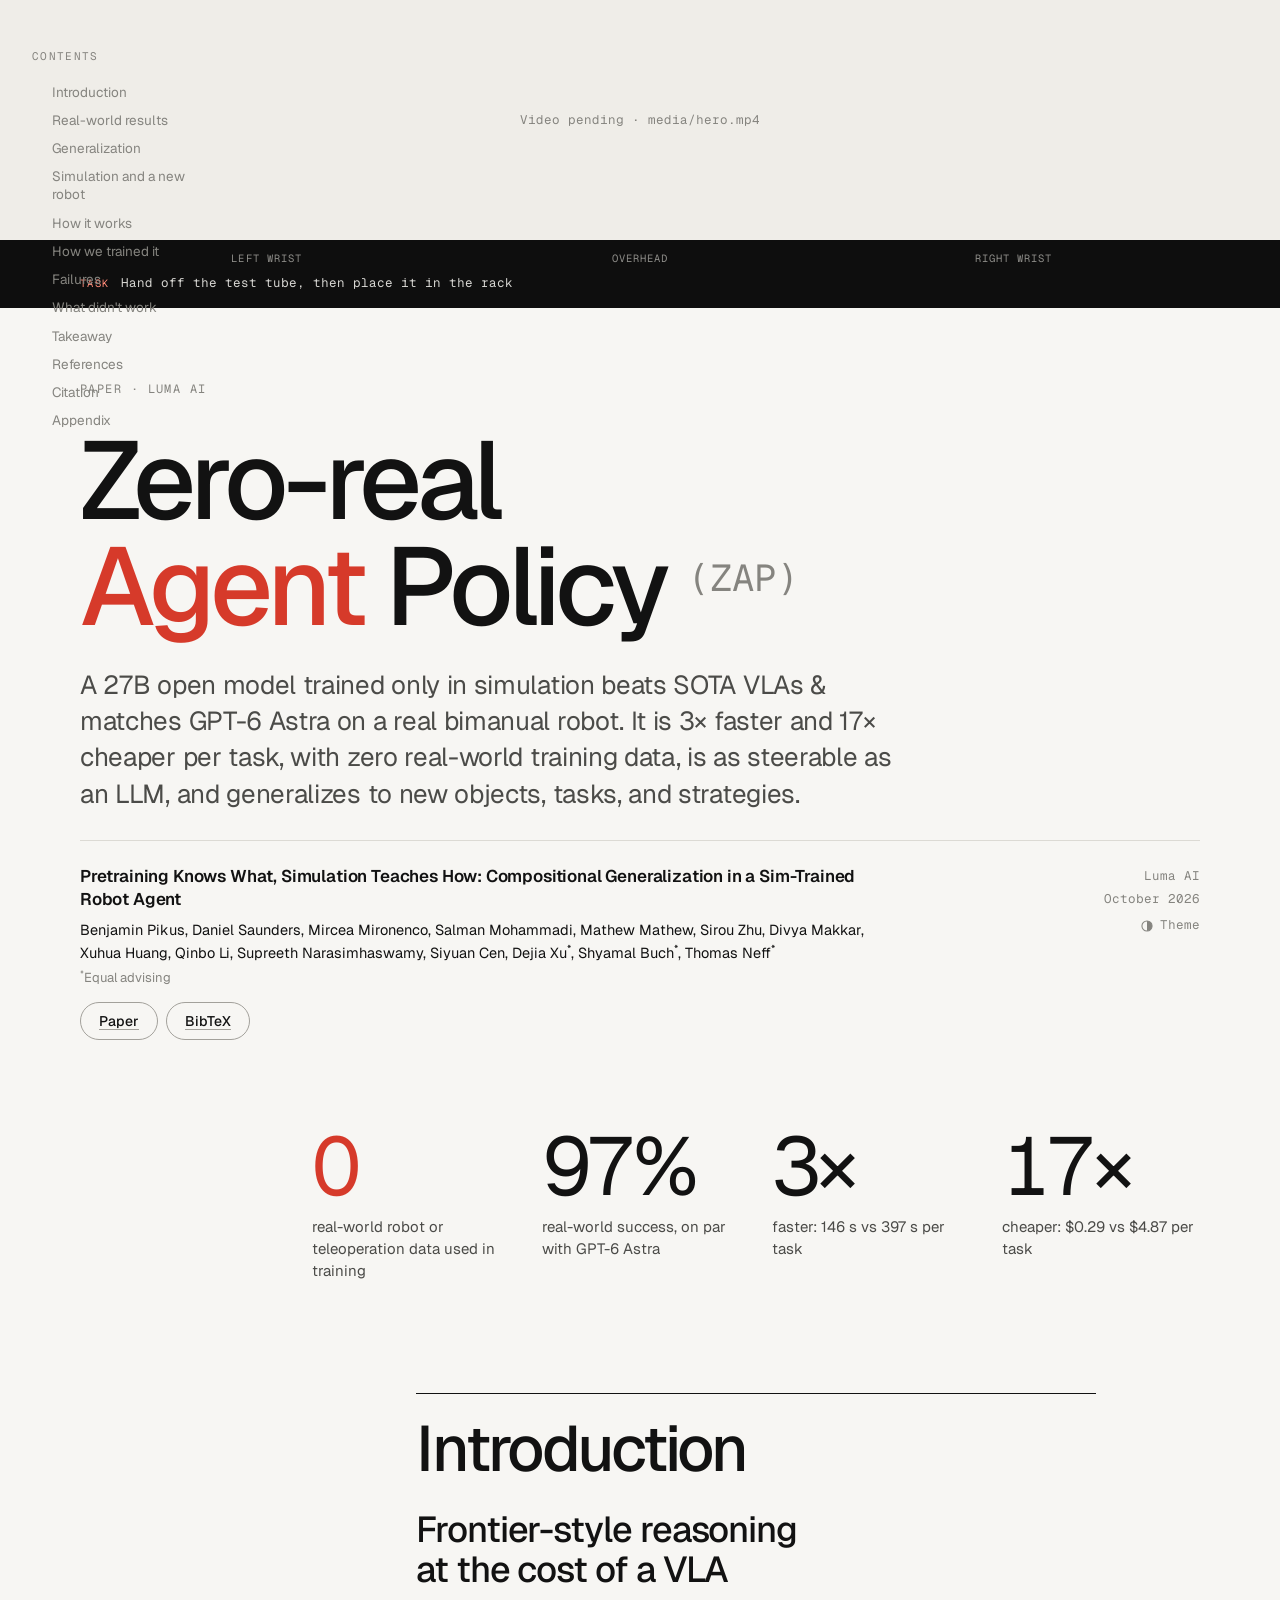
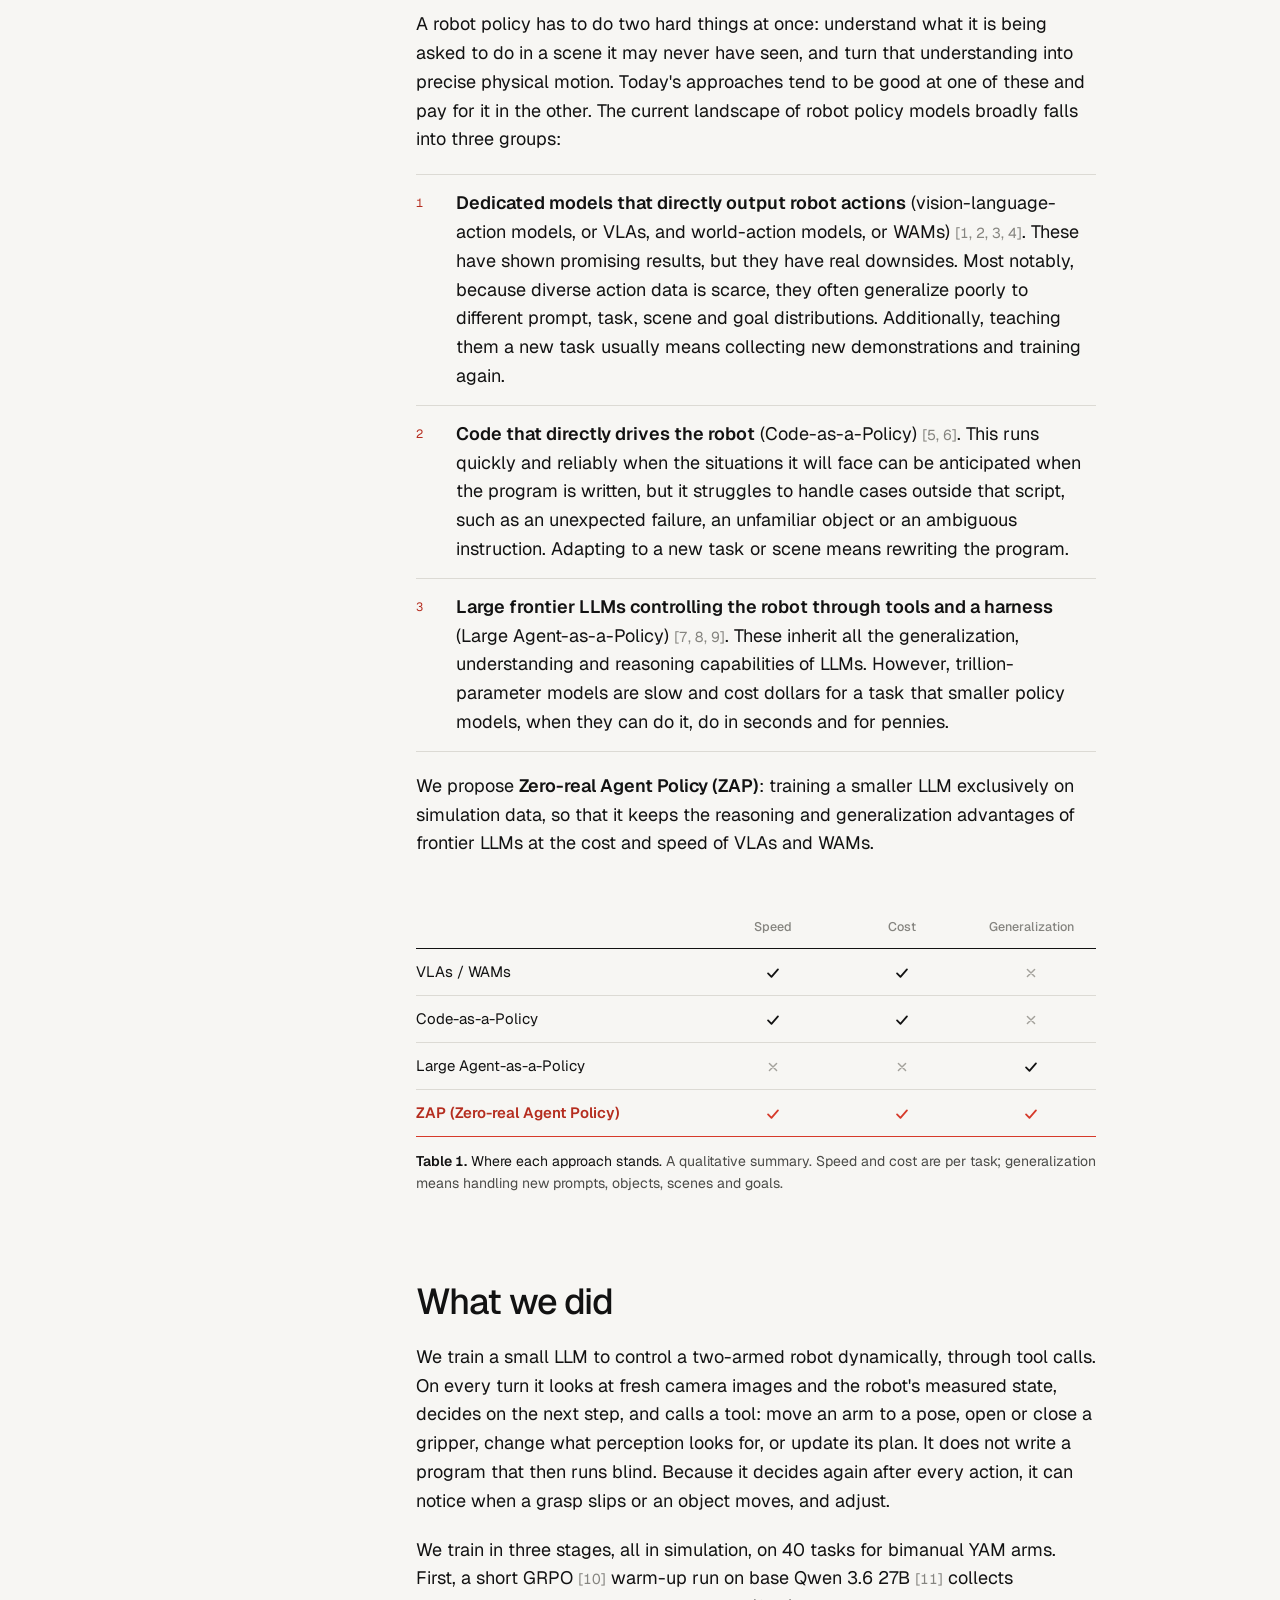
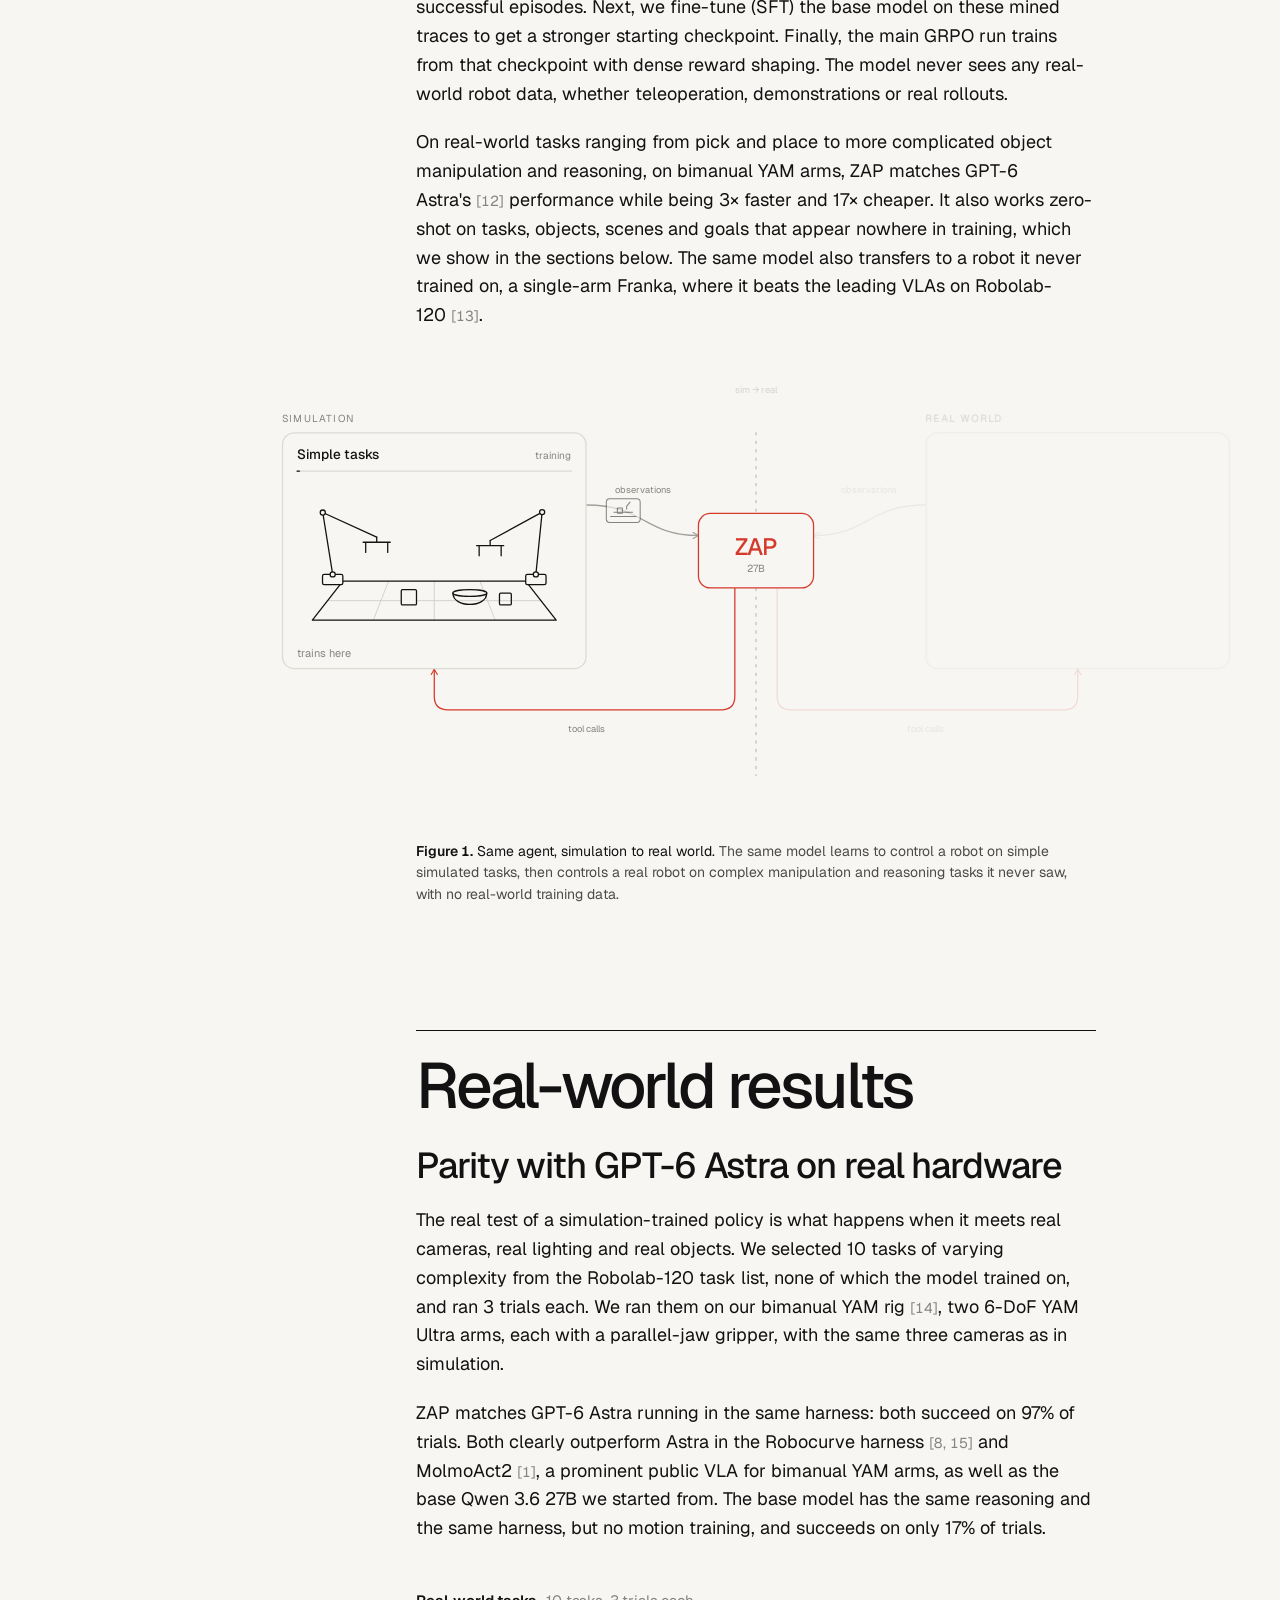
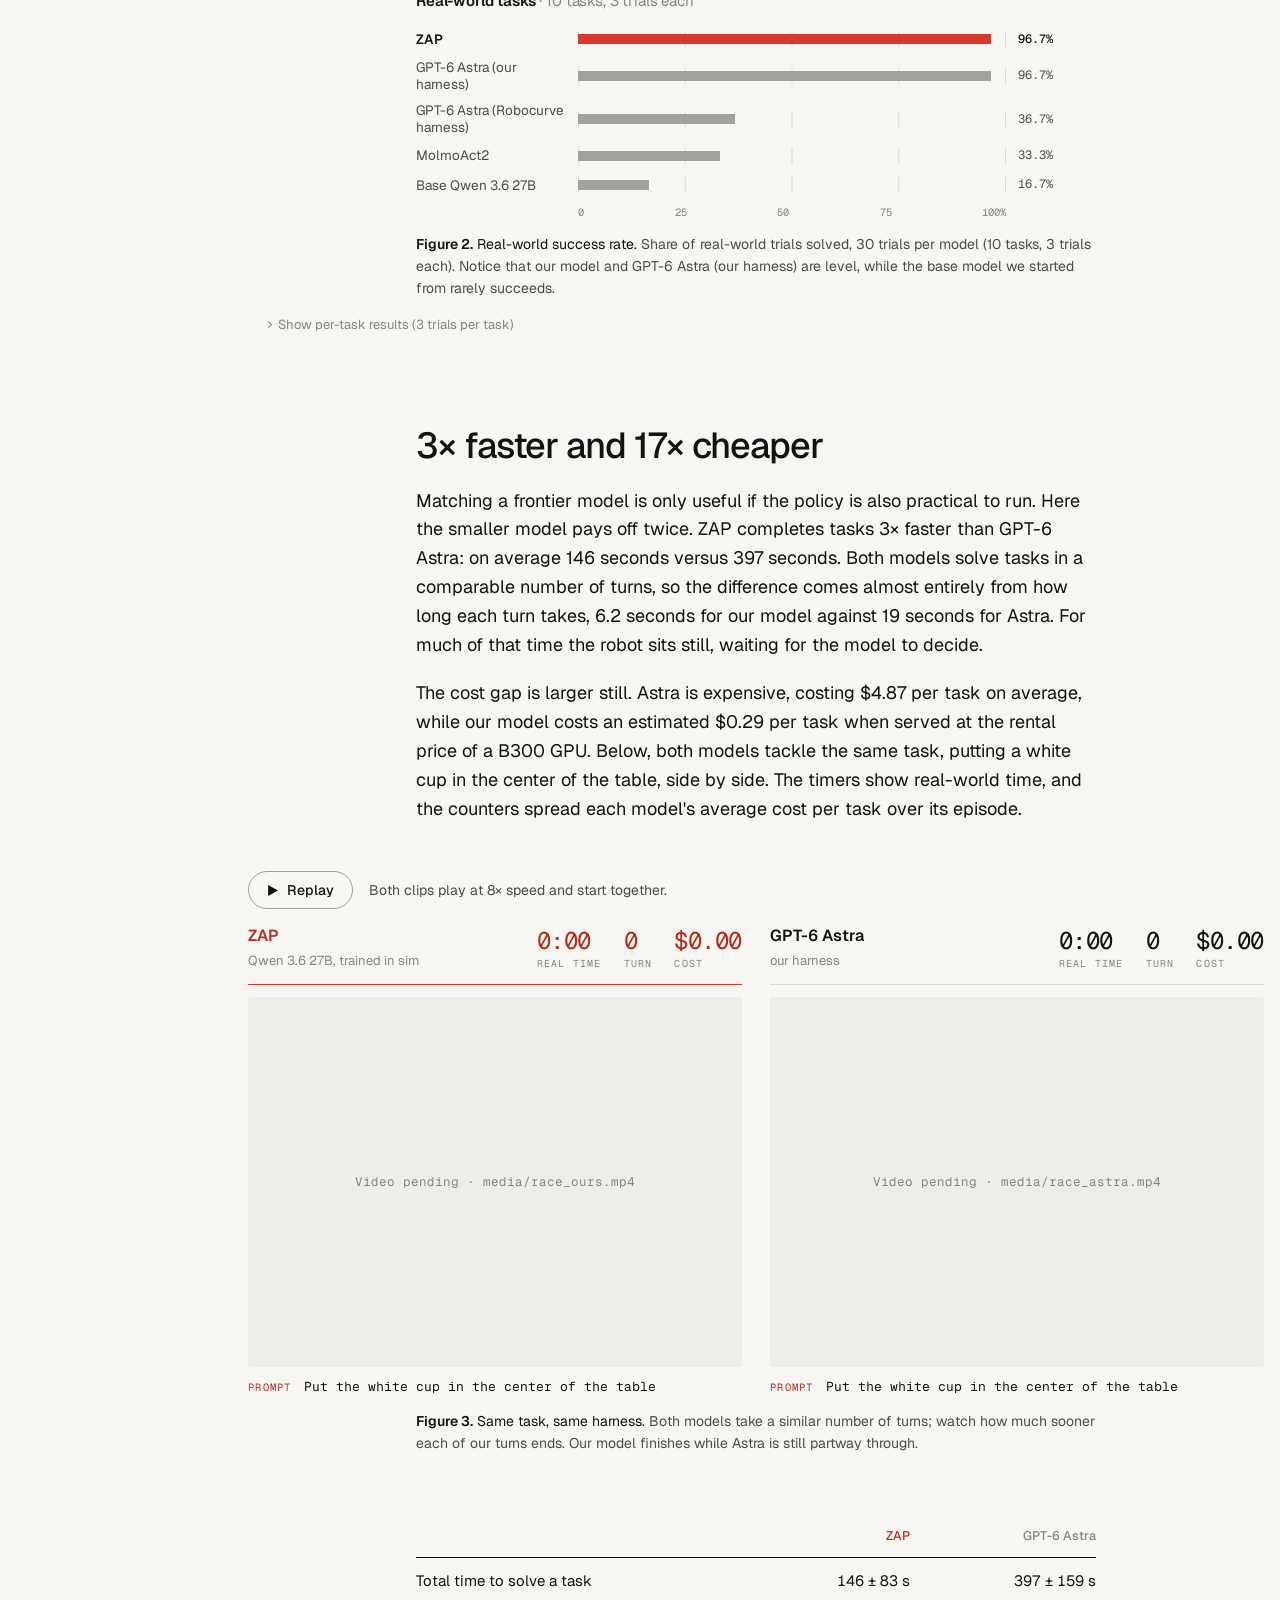
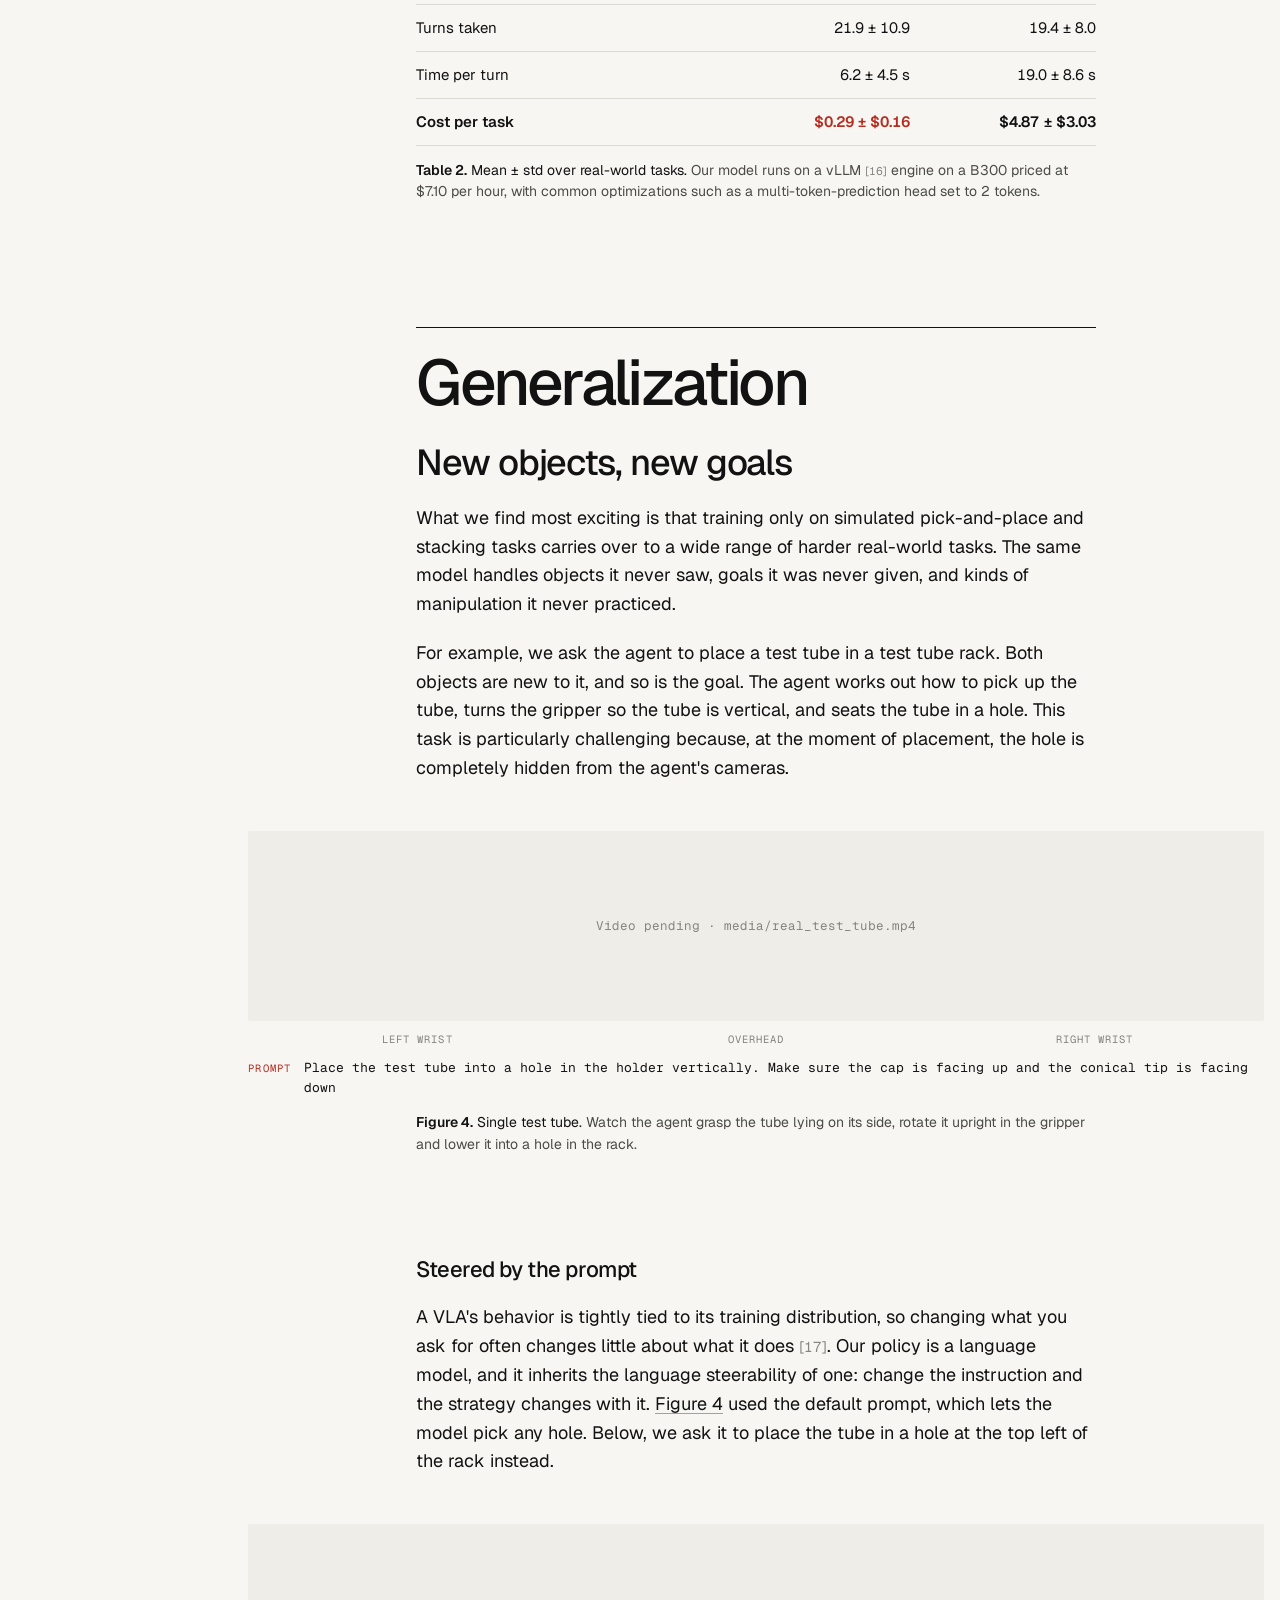
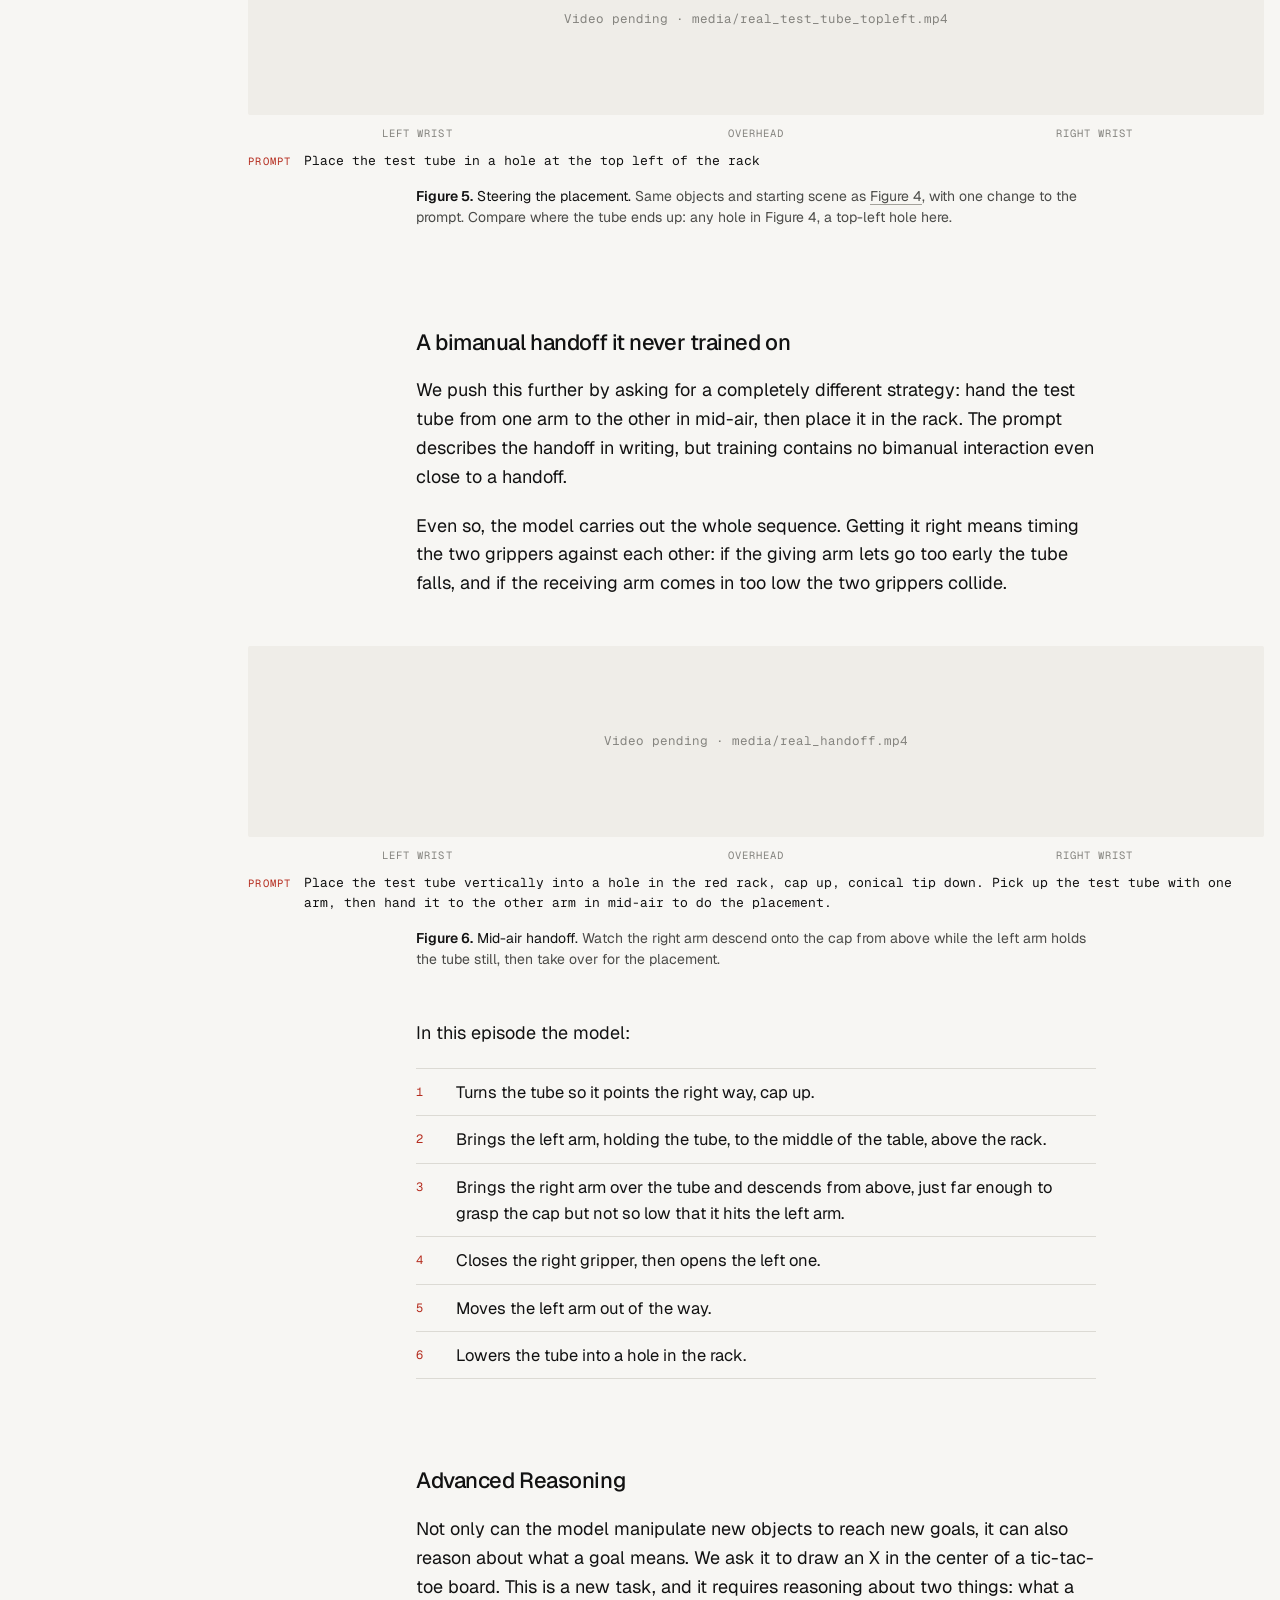
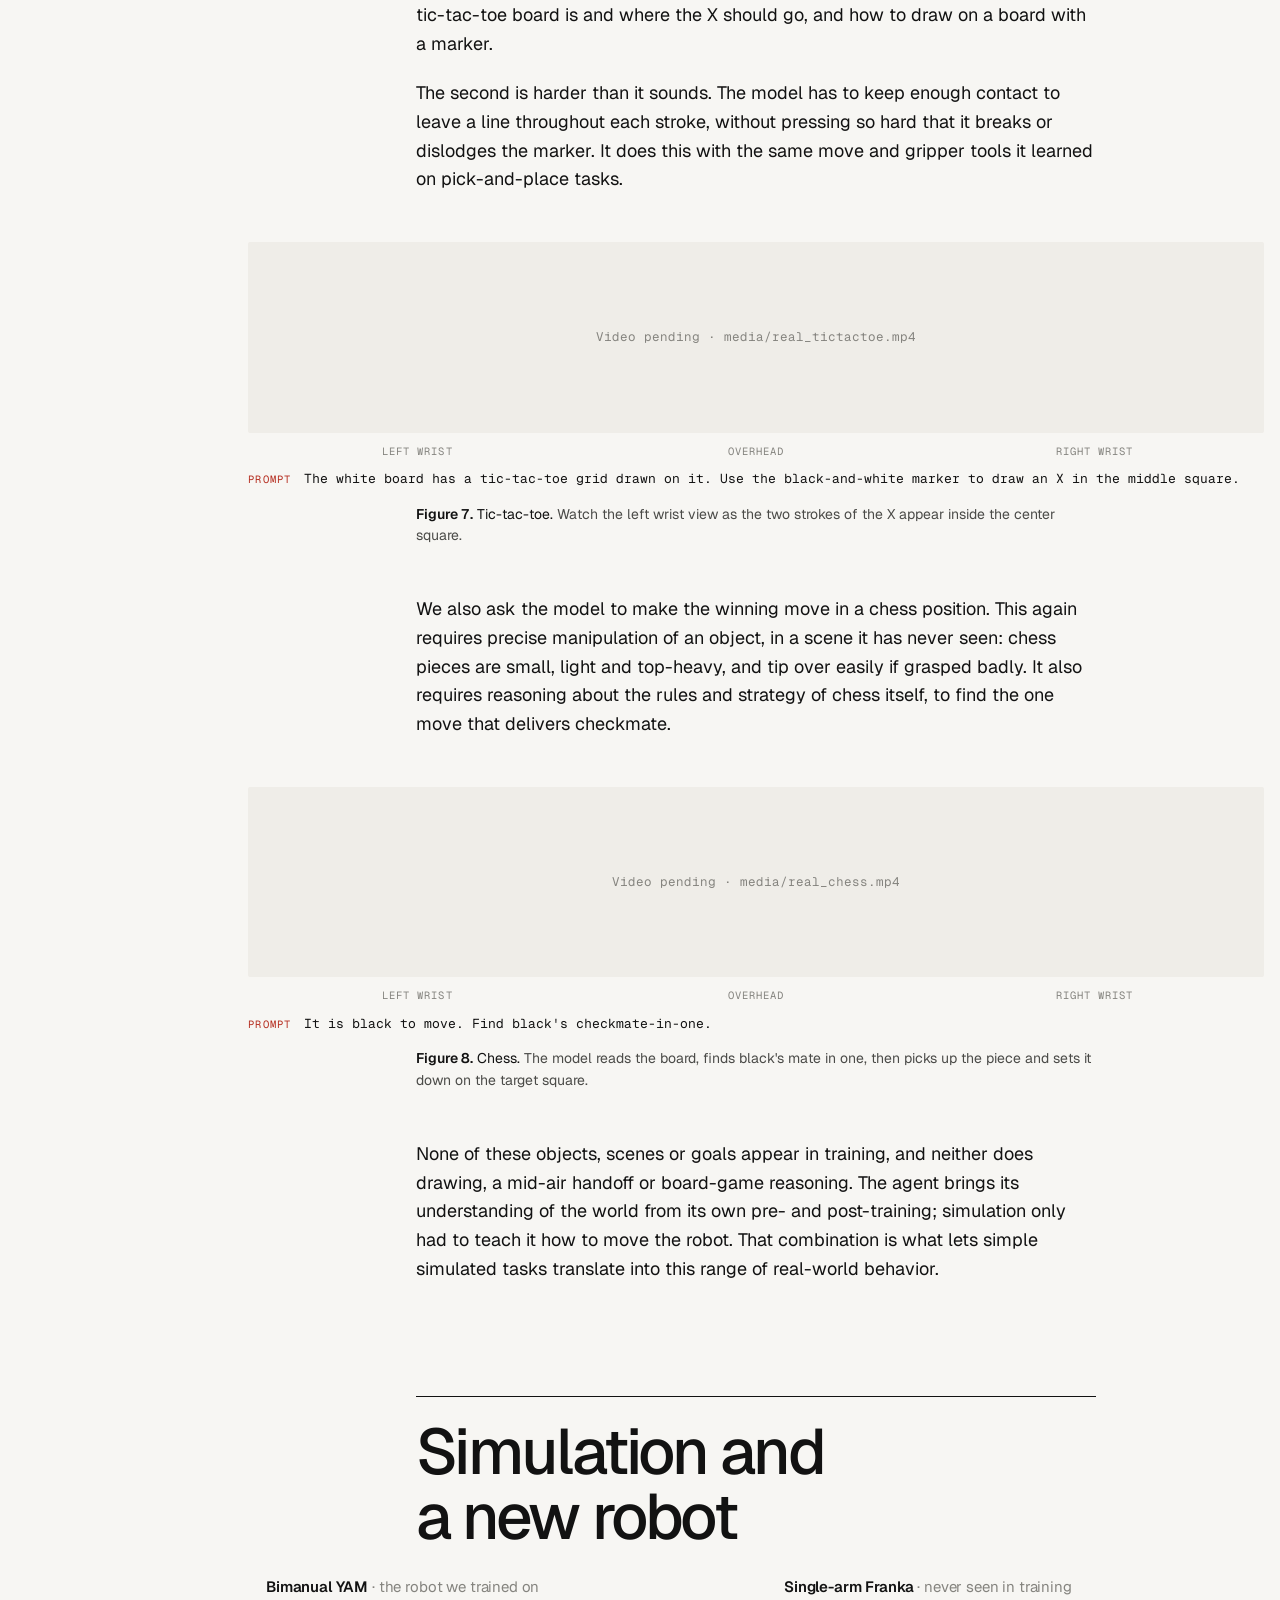
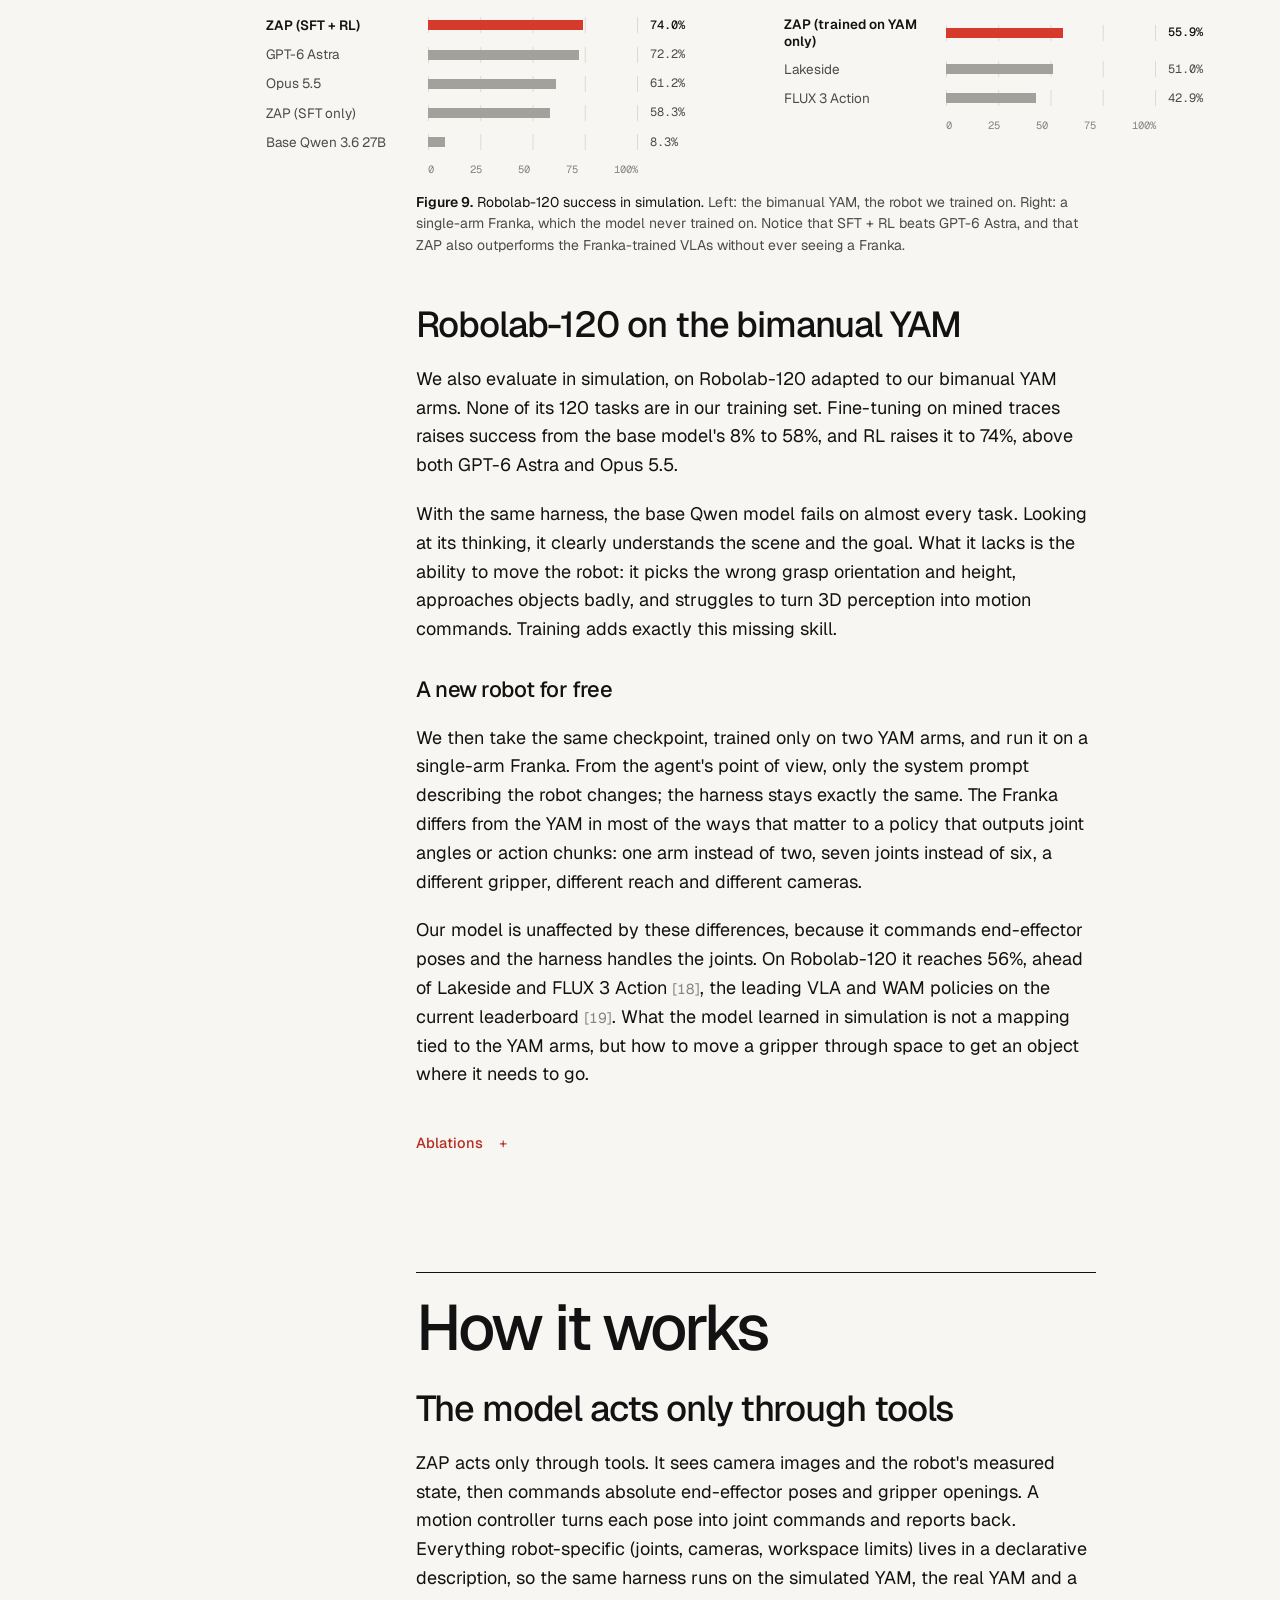
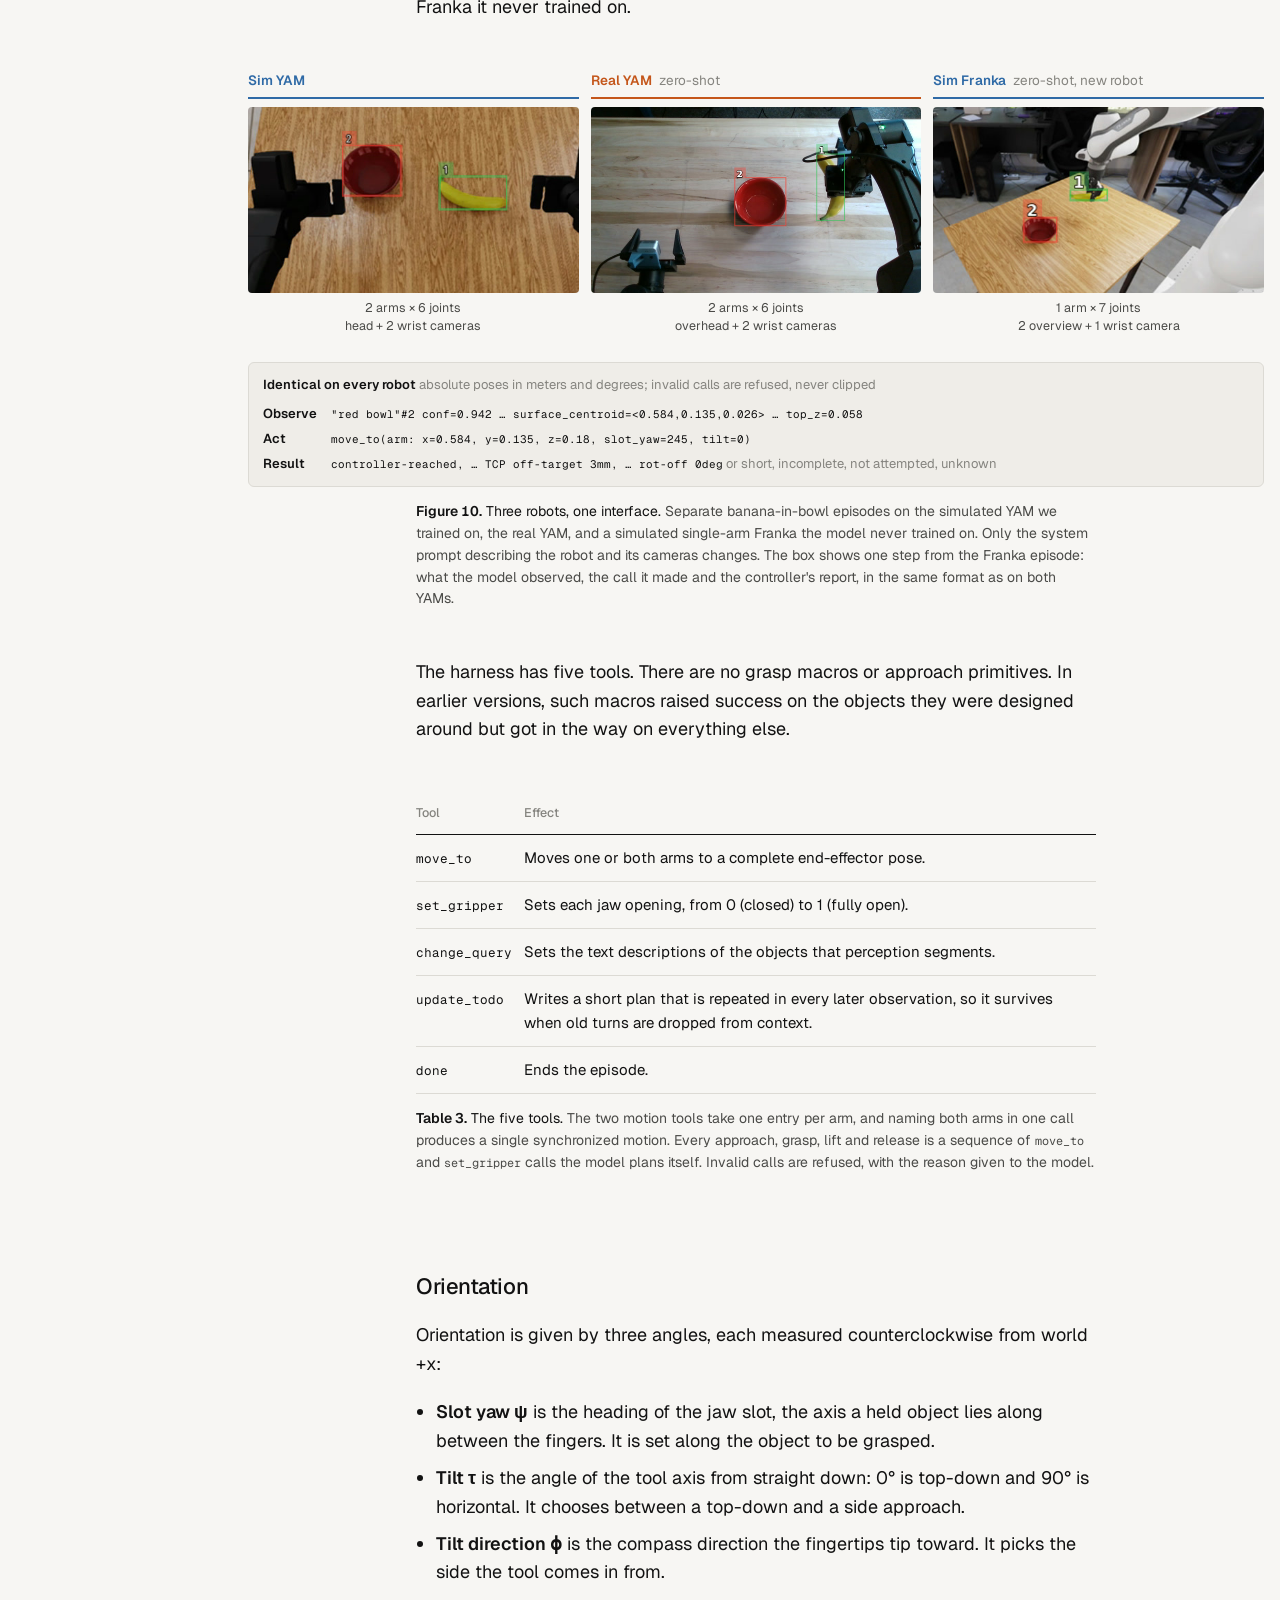
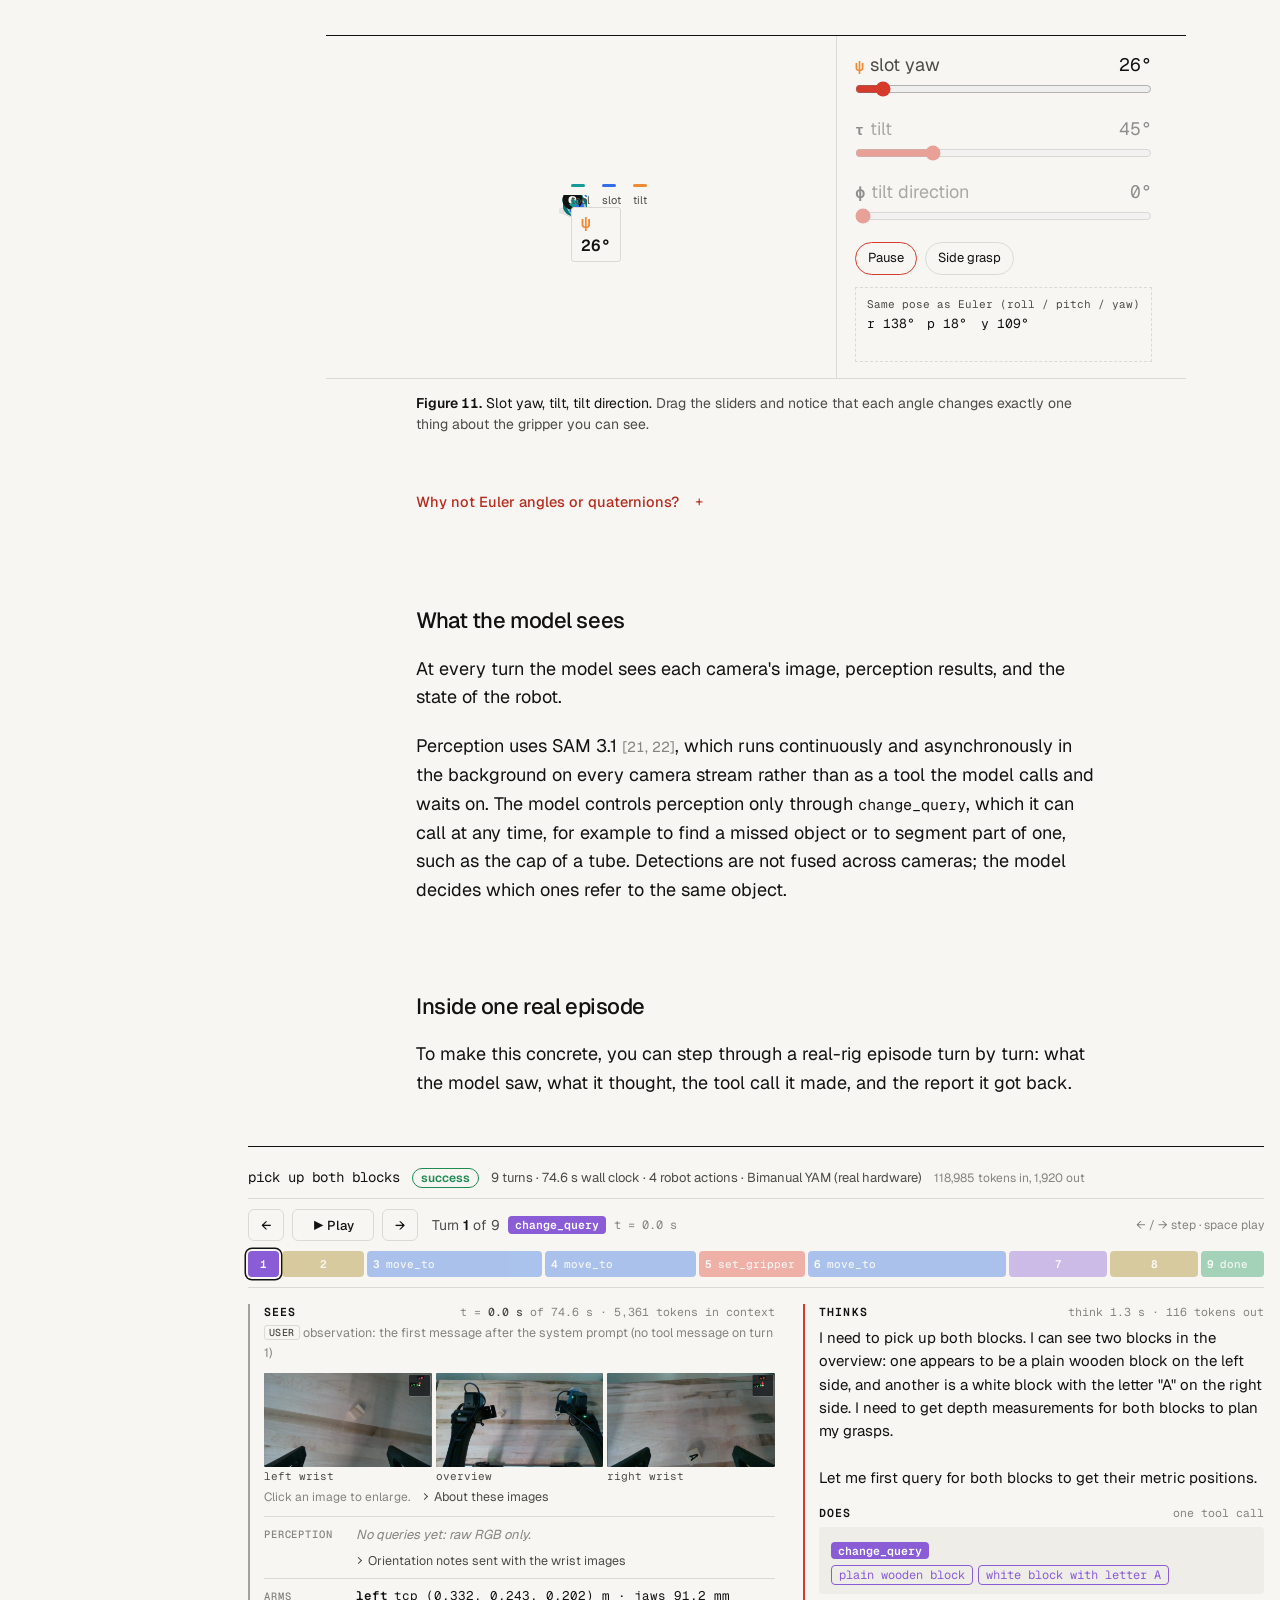
==== commit 60dd1636: "Cite FLUX 3 Action; renumber references Co-Authored-By: Claude Opus 5.5 <noreply@anthropic.com>" ====
--- a/index.html
+++ b/index.html
@@ -268,13 +268,13 @@
     <p>With the same harness, the base Qwen model fails on almost every task. Looking at its thinking, it clearly understands the scene and the goal. What it lacks is the ability to move the robot: it picks the wrong grasp orientation and height, approaches objects badly, and struggles to turn 3D perception into motion commands. Training adds exactly this missing skill.</p>
     <h4 class="h-sub">A new robot for free</h4>
     <p>We then take the same checkpoint, trained only on two YAM arms, and run it on a single-arm Franka. From the agent's point of view, only the system prompt describing the robot changes; the harness stays exactly the same. The Franka differs from the YAM in most of the ways that matter to a policy that outputs joint angles or action chunks: one arm instead of two, seven joints instead of six, a different gripper, different reach and different cameras.</p>
-    <p>Our model is unaffected by these differences, because it commands end-effector poses and the harness handles the joints. On Robolab-120 it reaches 56%, ahead of Lakeside and FLUX 3 Action, the leading VLA and WAM policies on the current leaderboard <span class="cites">[<a class="cite" href="#ref-18">18</a>]</span>. What the model learned in simulation is not a mapping tied to the YAM arms, but how to move a gripper through space to get an object where it needs to go.</p>
+    <p>Our model is unaffected by these differences, because it commands end-effector poses and the harness handles the joints. On Robolab-120 it reaches 56%, ahead of Lakeside and FLUX 3 Action <span class="cites">[<a class="cite" href="#ref-18">18</a>]</span>, the leading VLA and WAM policies on the current leaderboard <span class="cites">[<a class="cite" href="#ref-19">19</a>]</span>. What the model learned in simulation is not a mapping tied to the YAM arms, but how to move a gripper through space to get an object where it needs to go.</p>
   </div>
   <div class="col stack">
     <details class="inline-details"><summary>Ablations</summary><div>
       <ul>
         <li><b>Better fine-tuning data.</b> Fine-tuning on 455 successful traces mined early in GRPO reaches 17.2% on Robolab-120. Fine-tuning on 3.9k traces mined from a longer run, especially on the harder tasks, reaches 58.3%. Same recipe, better data.</li>
-        <li><b>Training directly on a Franka.</b> We also train a smaller Qwen 3.5 9B on single-arm Franka tasks <span class="cites">[<a class="cite" href="#ref-19">19</a>]</span>, none of which appear in Robolab-120, with a lighter version of the same recipe: fine-tuning on 4.6k mined traces, then GRPO. It reaches 53.4% on Robolab-120, also ahead of Lakeside (51.0%) and FLUX 3 Action (42.9%).</li>
+        <li><b>Training directly on a Franka.</b> We also train a smaller Qwen 3.5 9B on single-arm Franka tasks <span class="cites">[<a class="cite" href="#ref-20">20</a>]</span>, none of which appear in Robolab-120, with a lighter version of the same recipe: fine-tuning on 4.6k mined traces, then GRPO. It reaches 53.4% on Robolab-120, also ahead of Lakeside (51.0%) and FLUX 3 Action (42.9%).</li>
       </ul>
     </div></details>
   </div>
@@ -344,7 +344,7 @@
   <div class="col stack sub-sec">
     <h4 class="h-sub">What the model sees</h4>
     <p>At every turn the model sees each camera's image, perception results, and the state of the robot.</p>
-    <p>Perception uses SAM 3.1 <span class="cites">[<a class="cite" href="#ref-20">20</a>, <a class="cite" href="#ref-21">21</a>]</span>, which runs continuously and asynchronously in the background on every camera stream rather than as a tool the model calls and waits on. The model controls perception only through <code>change_query</code>, which it can call at any time, for example to find a missed object or to segment part of one, such as the cap of a tube. Detections are not fused across cameras; the model decides which ones refer to the same object.</p>
+    <p>Perception uses SAM 3.1 <span class="cites">[<a class="cite" href="#ref-21">21</a>, <a class="cite" href="#ref-22">22</a>]</span>, which runs continuously and asynchronously in the background on every camera stream rather than as a tool the model calls and waits on. The model controls perception only through <code>change_query</code>, which it can call at any time, for example to find a missed object or to segment part of one, such as the cap of a tube. Detections are not fused across cameras; the model decides which ones refer to the same object.</p>
   </div>
 
   <div class="col stack sub-sec">
@@ -381,7 +381,7 @@
     <p>We found it crucial that completing the task is rewarded far more than any intermediate step. Otherwise the model can settle for reliably collecting partial credit instead of finishing. Credit is judged on the final state of the scene, and multi-object tasks scale each object's reward so the total stays in the same range as a single-object task. The success checker is hardened against reward hacking, for example by requiring that the goal hold for at least half a second.</p>
     <details class="inline-details"><summary>More on the RL setup</summary><div>
       <ul>
-        <li>GRPO in the style of prime-rl <span class="cites">[<a class="cite" href="#ref-22">22</a>]</span> and Dr. GRPO <span class="cites">[<a class="cite" href="#ref-23">23</a>]</span>: no standard-deviation normalization and no per-sequence length normalization.</li>
+        <li>GRPO in the style of prime-rl <span class="cites">[<a class="cite" href="#ref-23">23</a>]</span> and Dr. GRPO <span class="cites">[<a class="cite" href="#ref-24">24</a>]</span>: no standard-deviation normalization and no per-sequence length normalization.</li>
         <li>Turns without a tool call, and turns whose motion command fails validation, get a negative advantage regardless of the episode's score. Only those turns are penalized, not the whole episode. In earlier runs without these penalties, the two error rates reached 4% and 34%; with them, they fall to 0% and 3%.</li>
         <li>Batch size, LoRA rank, episode length and the other settings are listed under Hyperparameters in the appendix.</li>
       </ul>
@@ -447,7 +447,7 @@
 <section class="sec part" id="references" aria-labelledby="h-references">
   <div class="col part-head"><h2 class="part-title" id="h-references">References</h2></div>
   <div class="col stack">
-    <details id="refs-list"><summary>All 25 references</summary><div>
+    <details id="refs-list"><summary>All 26 references</summary><div>
     <ol class="refs">
         <li id="ref-1">H. Fang et al. <a href="https://arxiv.org/abs/2605.02881">MolmoAct2: Action Reasoning Models for Real-world Deployment</a>. arXiv:2605.02881, 2026.</li>
         <li id="ref-2">A. Brohan et al. <a href="https://arxiv.org/abs/2307.15818">RT-2: Vision-Language-Action Models Transfer Web Knowledge to Robotic Control</a>. arXiv:2307.15818, 2023.</li>
@@ -466,14 +466,15 @@
         <li id="ref-15">A. Menon et al. <a href="https://openai.robocurve.org/gpt-6-astra/">GPT-6 Astra on robot arms</a>. Robocurve, 2026.</li>
         <li id="ref-16">W. Kwon et al. <a href="https://arxiv.org/abs/2309.06180">Efficient Memory Management for Large Language Model Serving with PagedAttention</a>. SOSP, 2023. (vLLM.)</li>
         <li id="ref-17">M. Watts and Y. Cui. <a href="https://arxiv.org/abs/2610.10526">Rephrase Before You Act: Characterizing and Mitigating Language Sensitivity in Vision-Language-Action Models</a>. arXiv:2610.10526, 2026.</li>
-        <li id="ref-18">NVIDIA. <a href="https://research.nvidia.com/labs/srl/projects/robolab/leaderboard.html">RoboLab Leaderboard</a>. 2026. Accessed October 18, 2026.</li>
-        <li id="ref-19">NVIDIA. <a href="https://github.com/isaac-sim/IsaacSim">Isaac Sim</a>. Software, version 6.0.1.</li>
-        <li id="ref-20">Meta. <a href="https://ai.meta.com/blog/segment-anything-model-3/">SAM 3.1: Faster and More Accessible Real-Time Video Detection and Tracking With Multiplexing and Global Reasoning</a>. Blog post and model release, 2026.</li>
-        <li id="ref-21">N. Carion et al. <a href="https://arxiv.org/abs/2511.16719">SAM 3: Segment Anything with Concepts</a>. arXiv:2511.16719, 2025.</li>
-        <li id="ref-22">Prime Intellect. <a href="https://github.com/PrimeIntellect-ai/prime-rl">prime-rl</a>. Software, 2025.</li>
-        <li id="ref-23">Z. Liu et al. <a href="https://arxiv.org/abs/2503.20783">Understanding R1-Zero-Like Training: A Critical Perspective</a>. COLM, 2025. arXiv:2503.20783. (Introduces Dr. GRPO.)</li>
-        <li id="ref-24">S. Liu et al. <a href="https://arxiv.org/abs/2602.15620">STAPO: Stabilizing Reinforcement Learning for LLMs by Silencing Rare Spurious Tokens</a>. arXiv:2602.15620, 2026.</li>
-        <li id="ref-25">P. Qi et al. <a href="https://arxiv.org/abs/2602.04879">Rethinking the Trust Region in LLM Reinforcement Learning</a>. arXiv:2602.04879, 2026. (Introduces DPPO.)</li>
+        <li id="ref-18">Black Forest Labs. <a href="https://bfl.ai/models/flux-3-action">FLUX 3 Action: A 7B World Action Model for Robot Control</a>. 2026.</li>
+        <li id="ref-19">NVIDIA. <a href="https://research.nvidia.com/labs/srl/projects/robolab/leaderboard.html">RoboLab Leaderboard</a>. 2026. Accessed October 18, 2026.</li>
+        <li id="ref-20">NVIDIA. <a href="https://github.com/isaac-sim/IsaacSim">Isaac Sim</a>. Software, version 6.0.1.</li>
+        <li id="ref-21">Meta. <a href="https://ai.meta.com/blog/segment-anything-model-3/">SAM 3.1: Faster and More Accessible Real-Time Video Detection and Tracking With Multiplexing and Global Reasoning</a>. Blog post and model release, 2026.</li>
+        <li id="ref-22">N. Carion et al. <a href="https://arxiv.org/abs/2511.16719">SAM 3: Segment Anything with Concepts</a>. arXiv:2511.16719, 2025.</li>
+        <li id="ref-23">Prime Intellect. <a href="https://github.com/PrimeIntellect-ai/prime-rl">prime-rl</a>. Software, 2025.</li>
+        <li id="ref-24">Z. Liu et al. <a href="https://arxiv.org/abs/2503.20783">Understanding R1-Zero-Like Training: A Critical Perspective</a>. COLM, 2025. arXiv:2503.20783. (Introduces Dr. GRPO.)</li>
+        <li id="ref-25">S. Liu et al. <a href="https://arxiv.org/abs/2602.15620">STAPO: Stabilizing Reinforcement Learning for LLMs by Silencing Rare Spurious Tokens</a>. arXiv:2602.15620, 2026.</li>
+        <li id="ref-26">P. Qi et al. <a href="https://arxiv.org/abs/2602.04879">Rethinking the Trust Region in LLM Reinforcement Learning</a>. arXiv:2602.04879, 2026. (Introduces DPPO.)</li>
       </ol></div></details>
   </div>
 </section>
@@ -506,8 +507,8 @@
         <li>2 groups per task, 8 rollouts per group: 640 episodes per batch over 40 tasks.</li>
         <li>LoRA, rank 64.</li>
         <li>Up to 50 turns per episode; maximum sequence length 127k tokens.</li>
-        <li>STAPO <span class="cites">[<a class="cite" href="#ref-24">24</a>]</span> enabled.</li>
-        <li>DPPO <span class="cites">[<a class="cite" href="#ref-25">25</a>]</span> mask with threshold 0.2.</li>
+        <li>STAPO <span class="cites">[<a class="cite" href="#ref-25">25</a>]</span> enabled.</li>
+        <li>DPPO <span class="cites">[<a class="cite" href="#ref-26">26</a>]</span> mask with threshold 0.2.</li>
         <li>Maximum staleness 5.</li>
       </ul></div></details>
       <details><summary>Validation rules</summary><div>
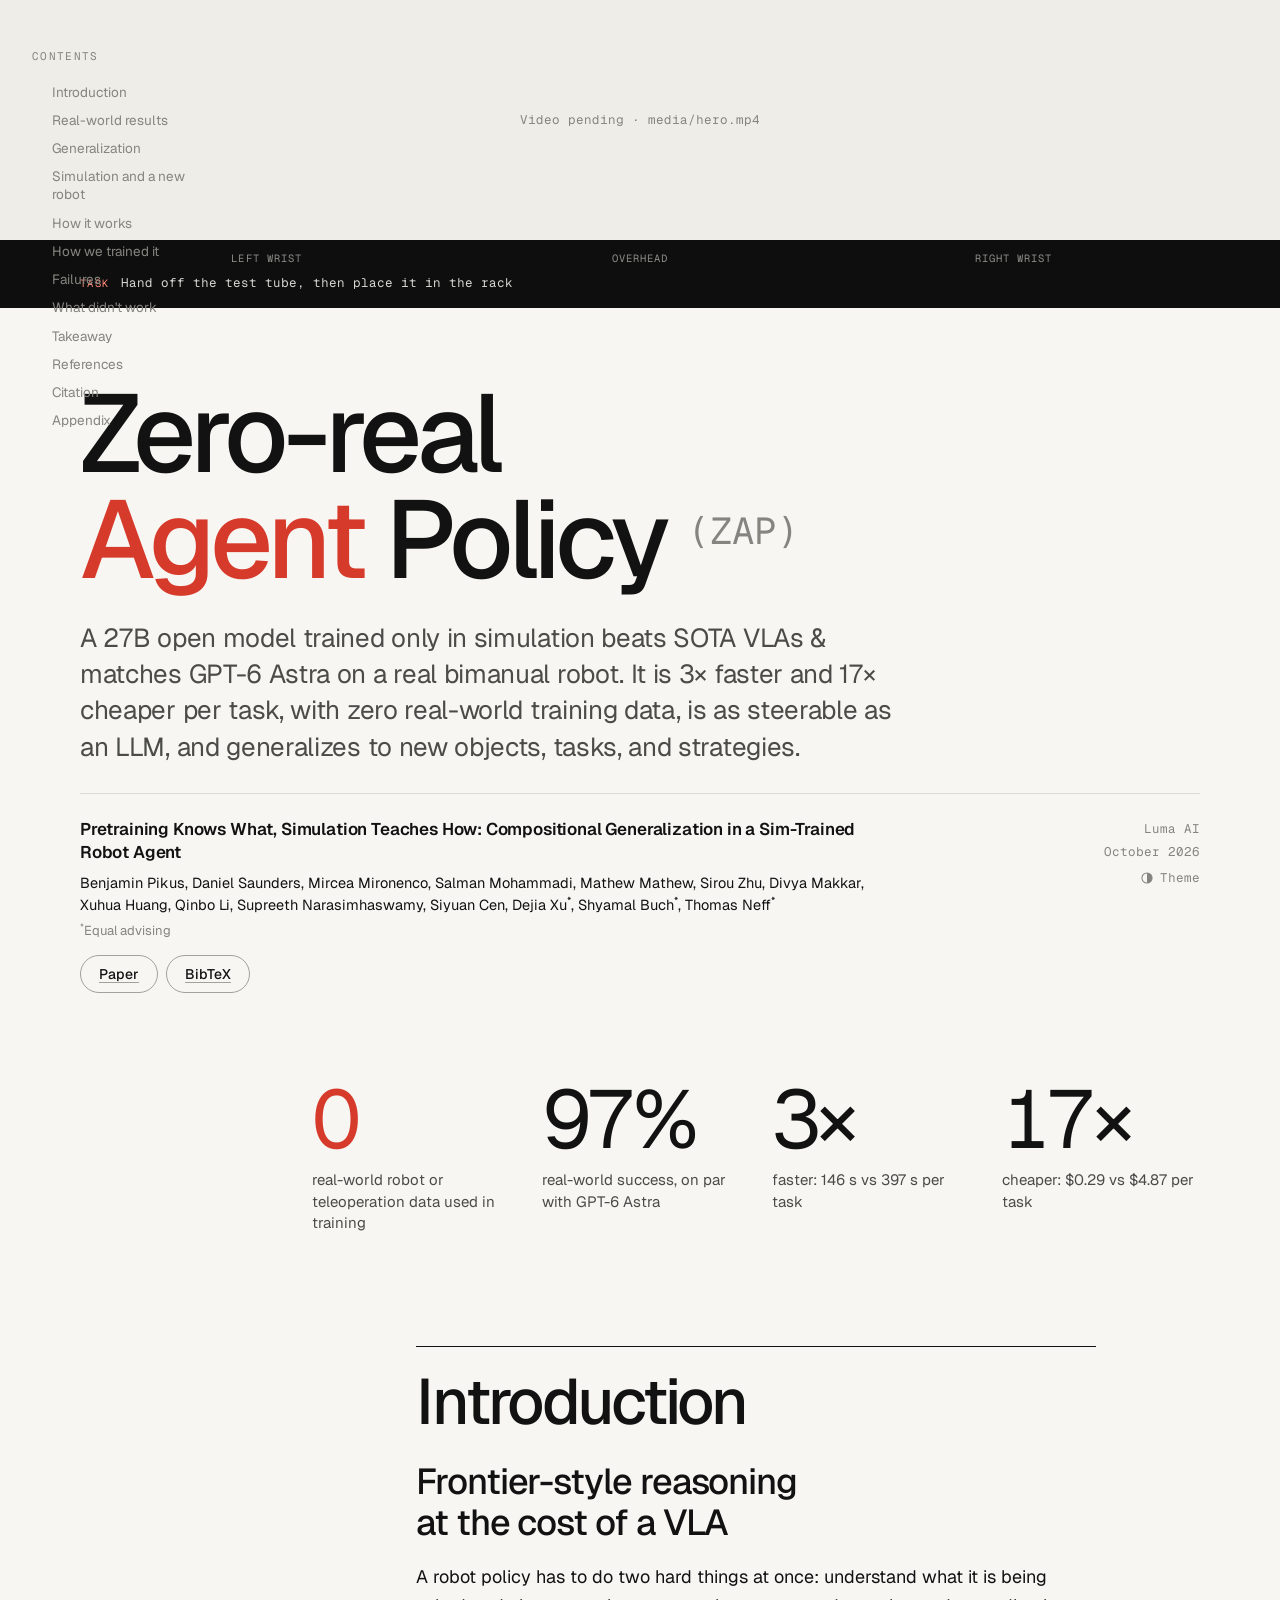
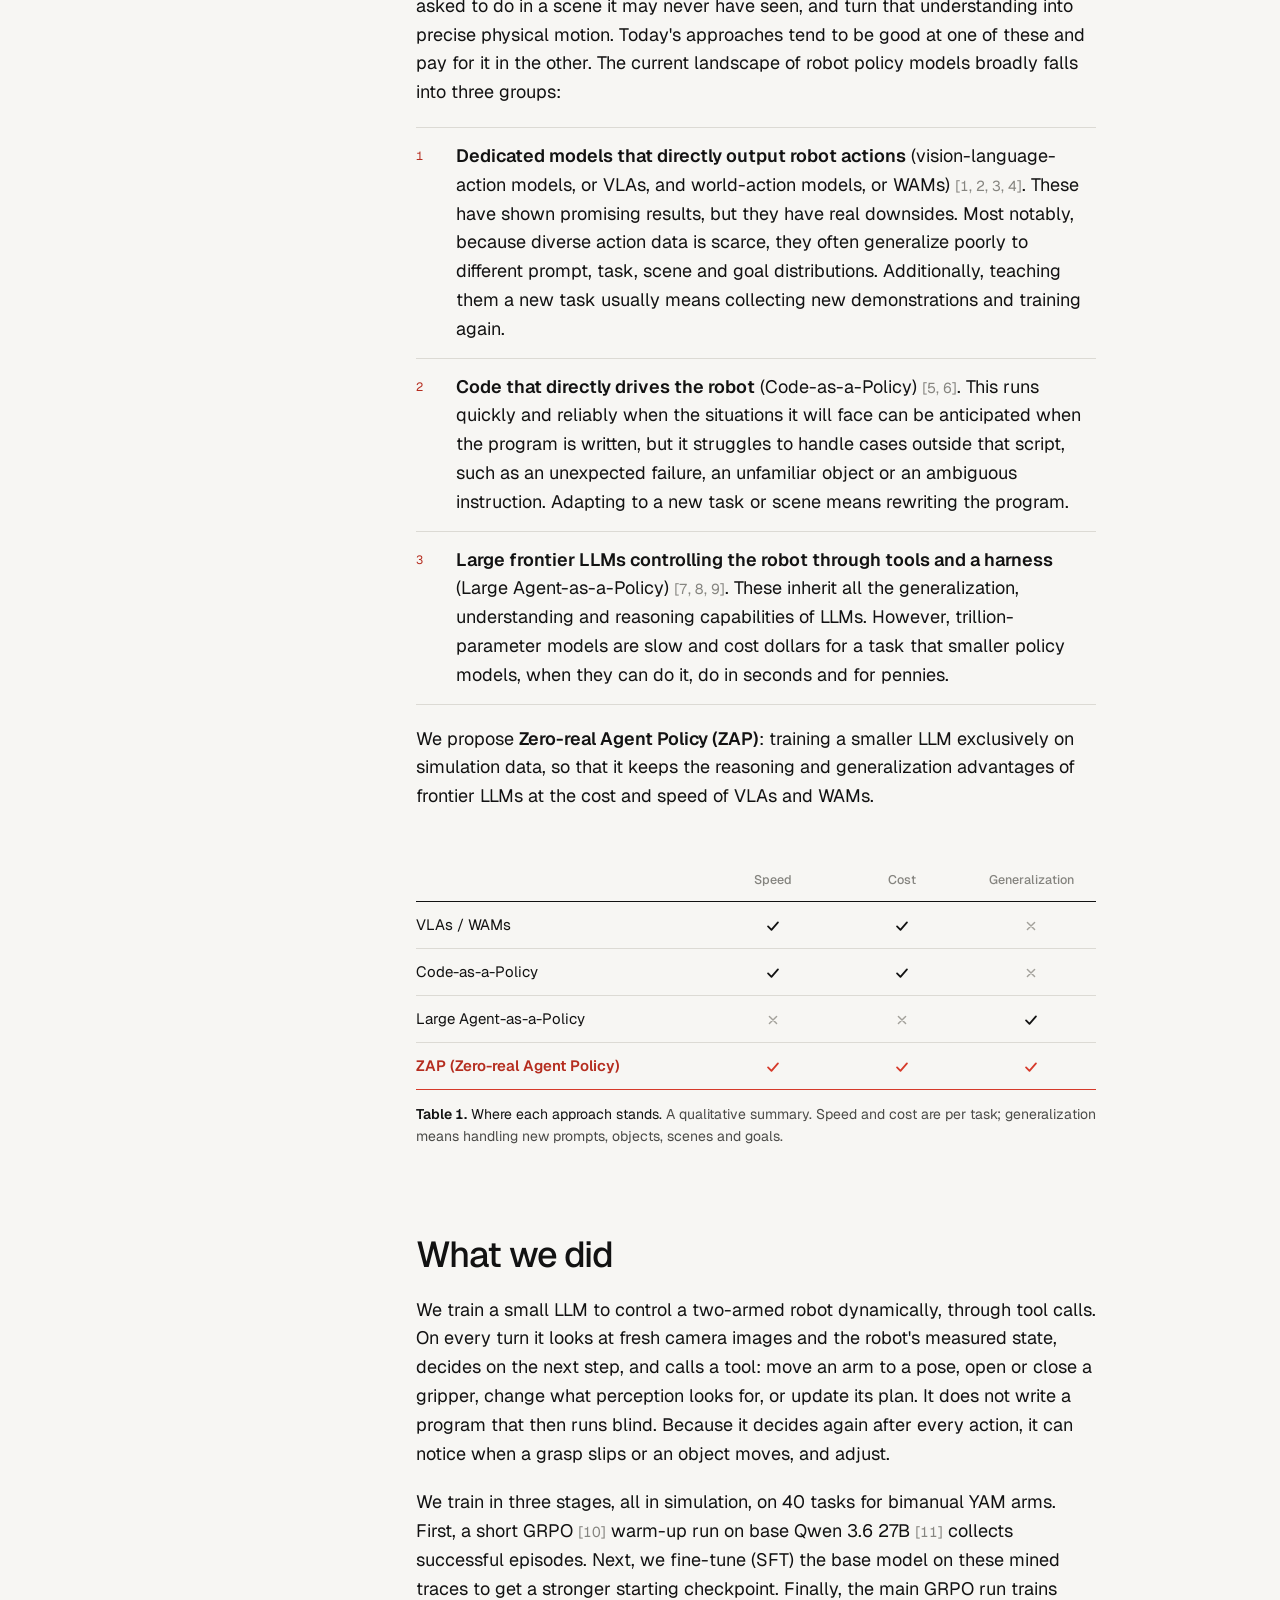
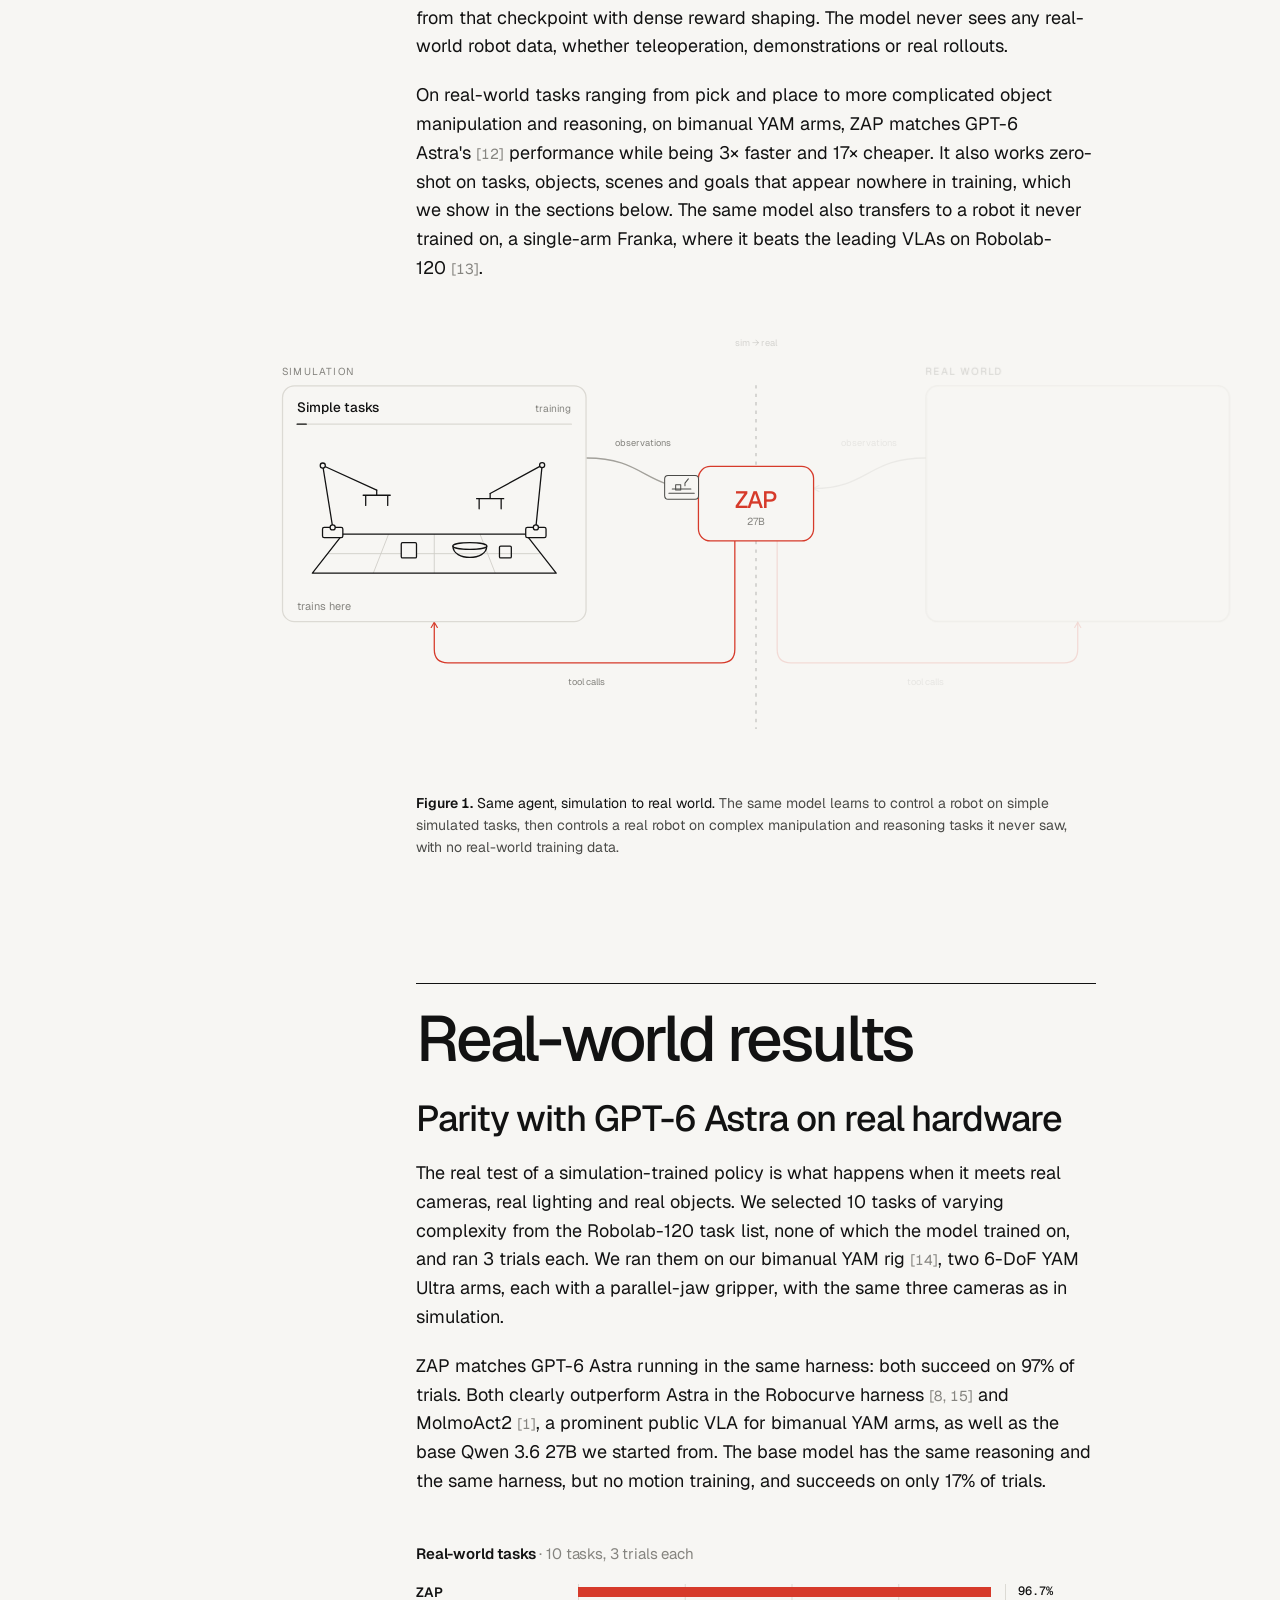
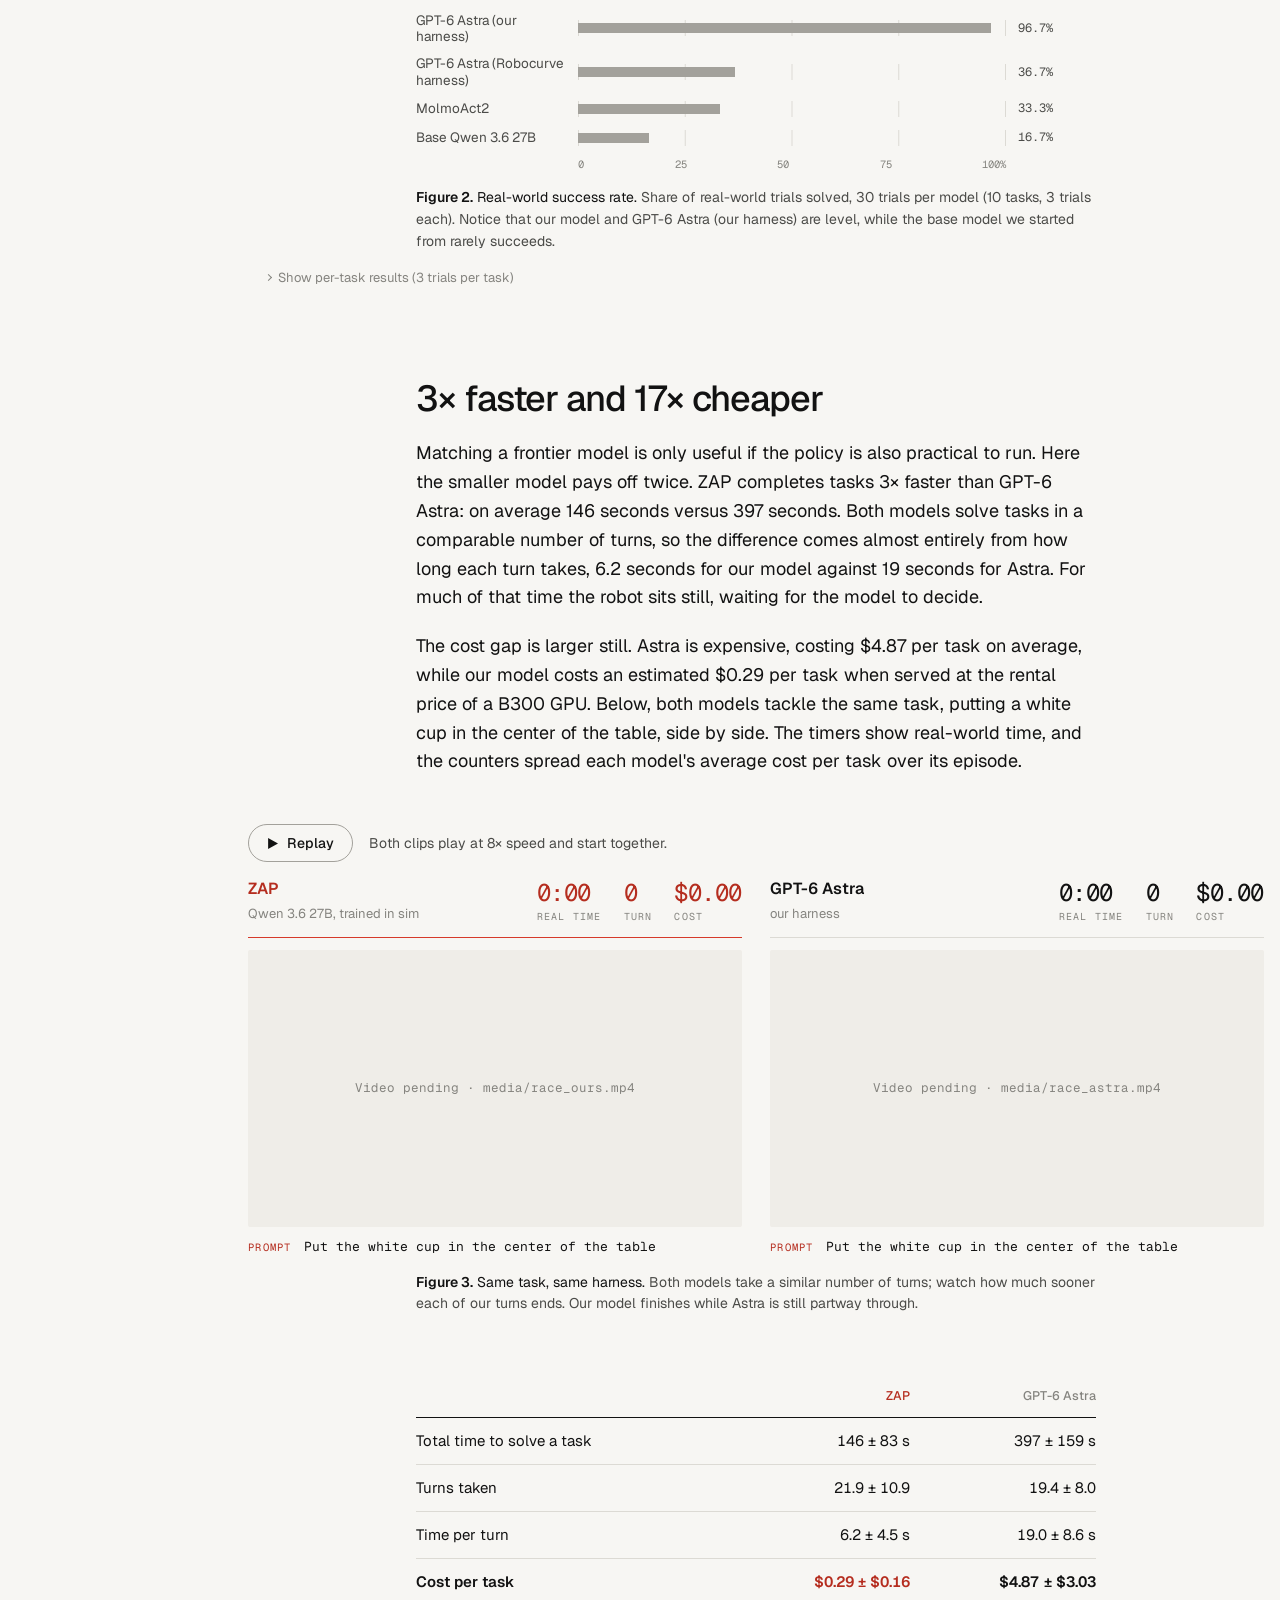
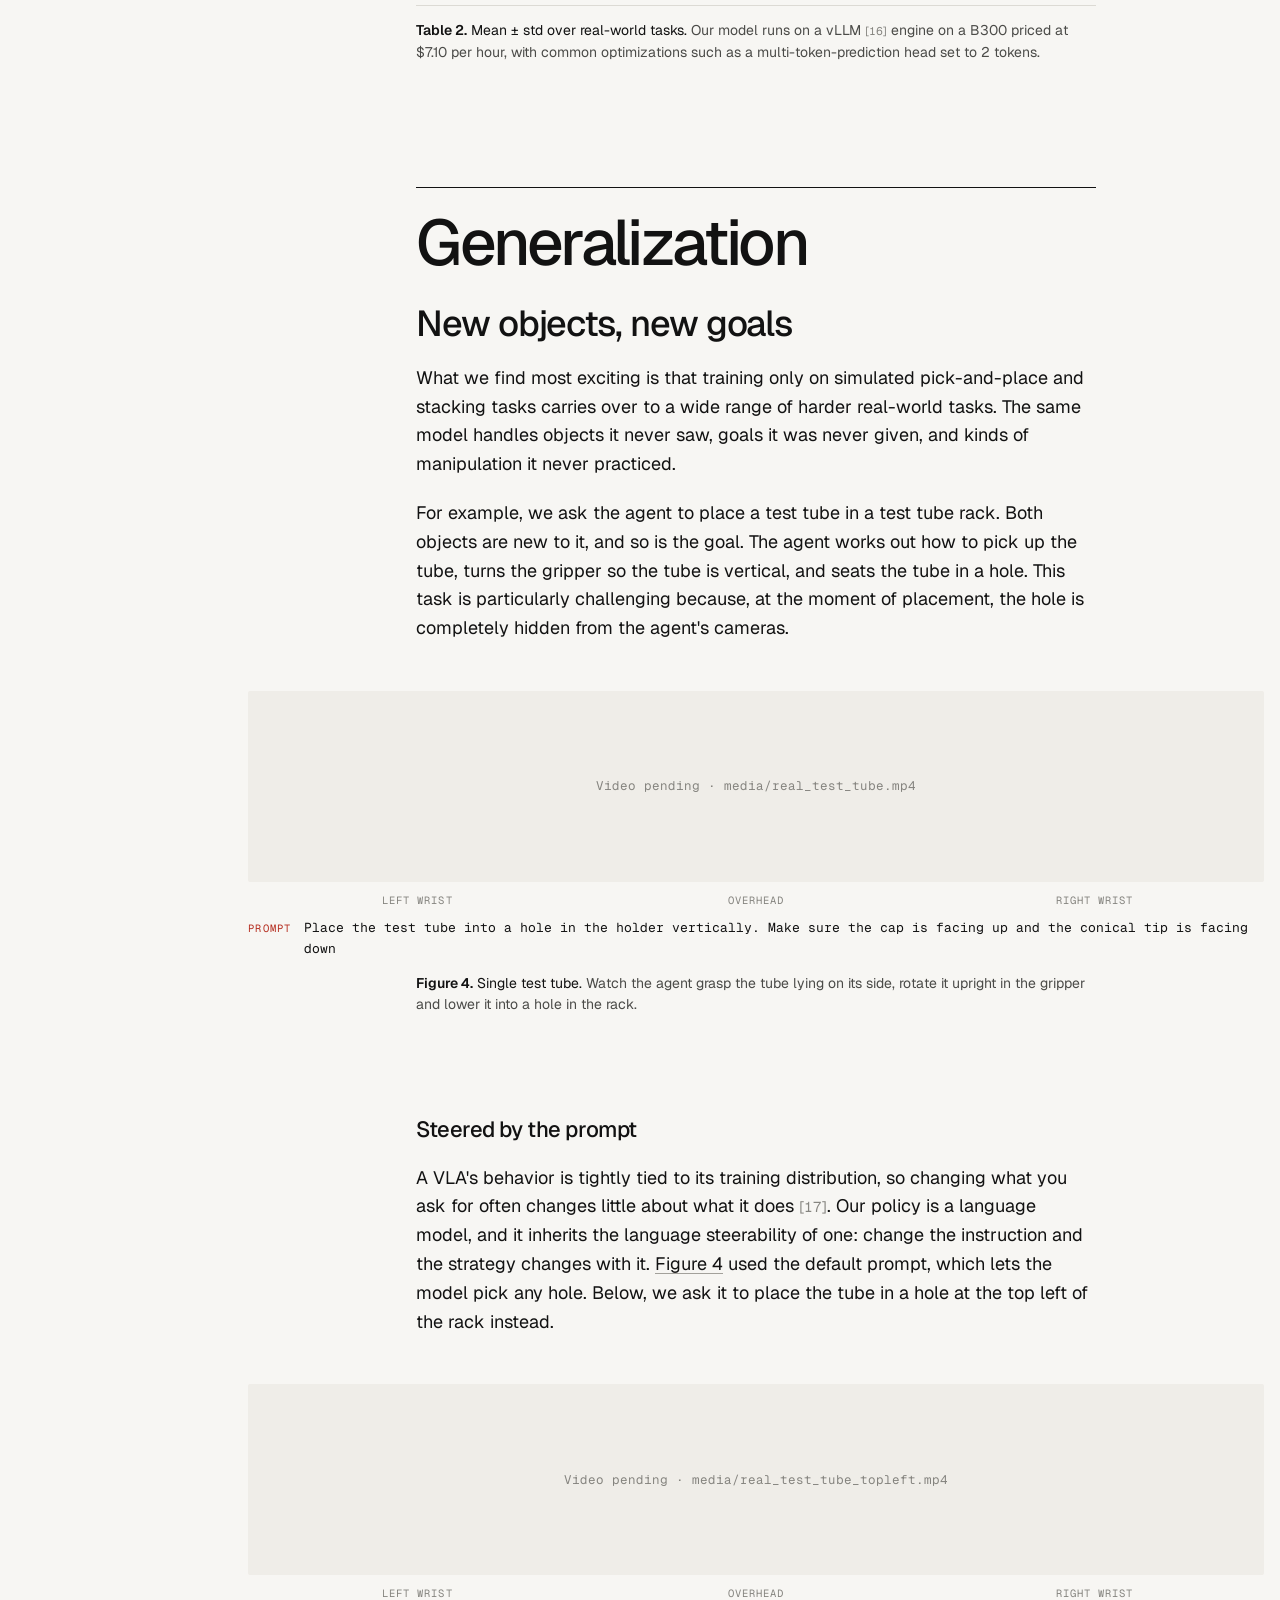
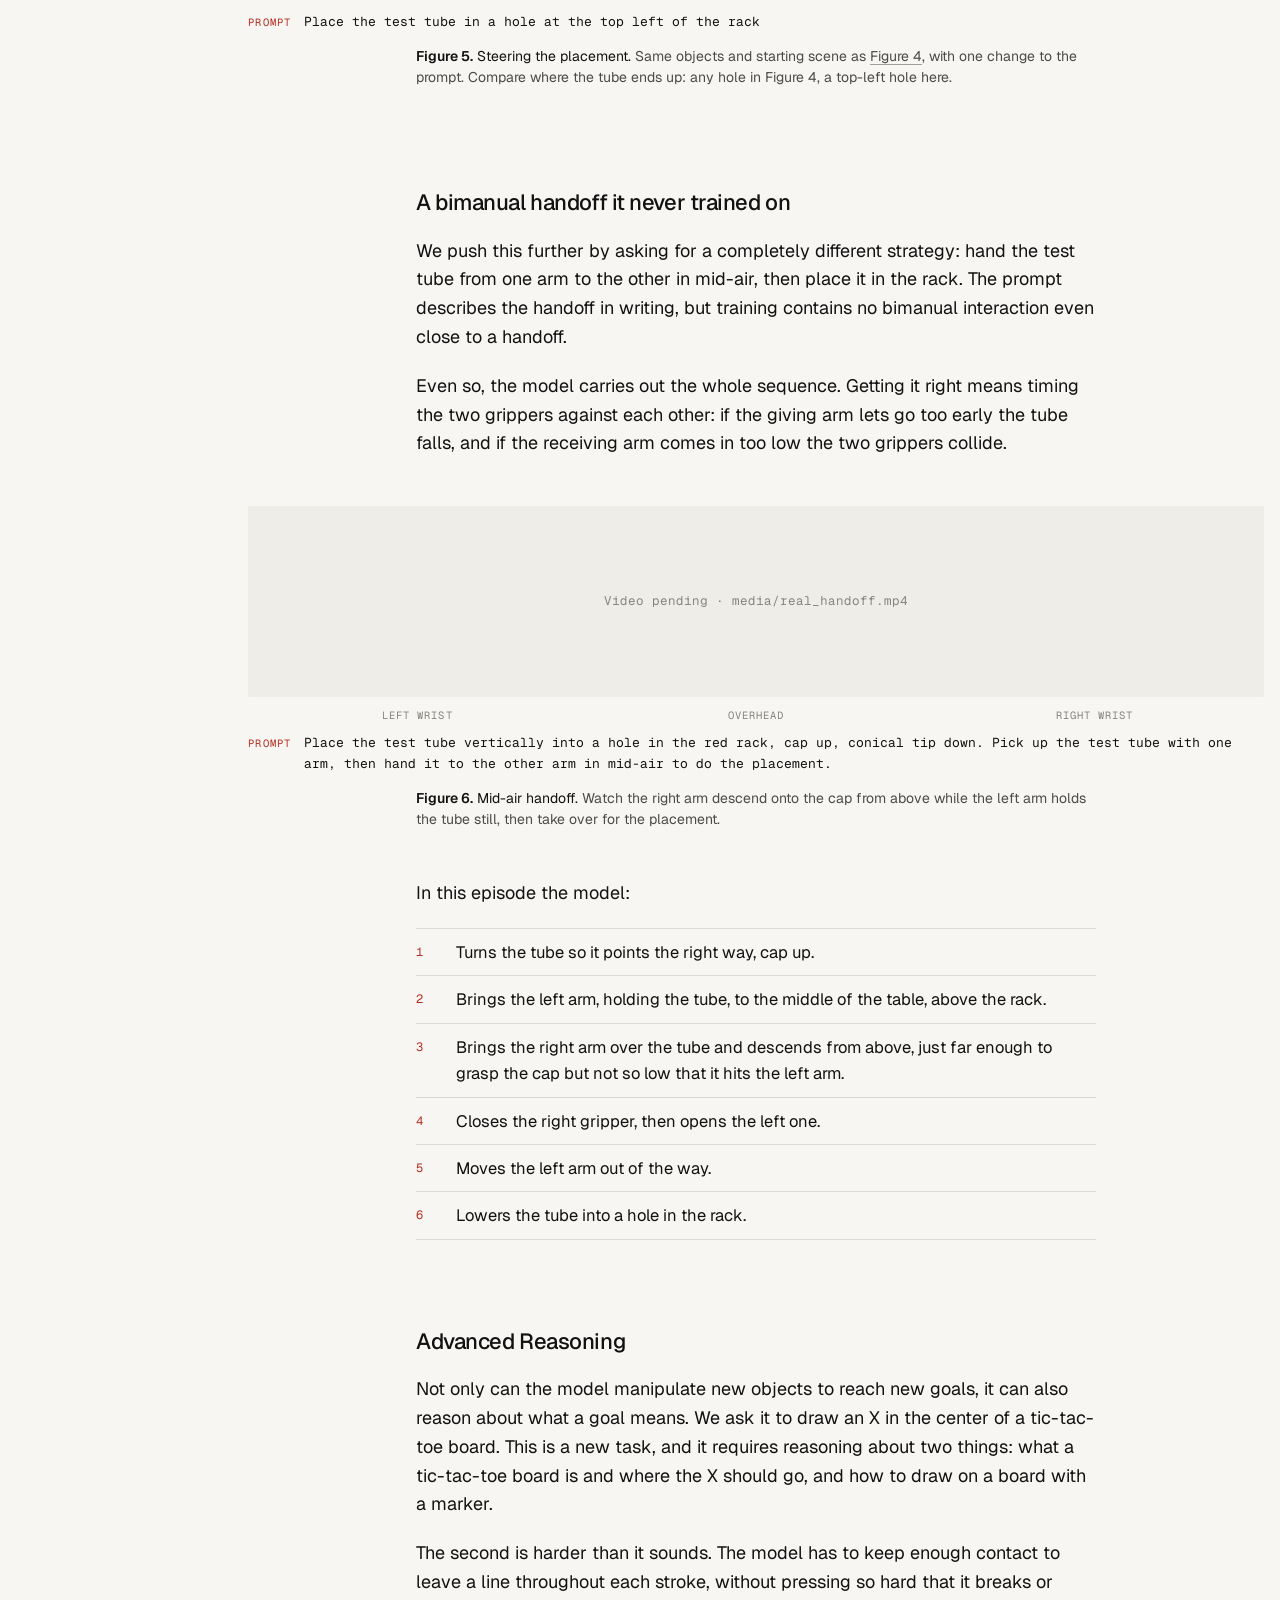
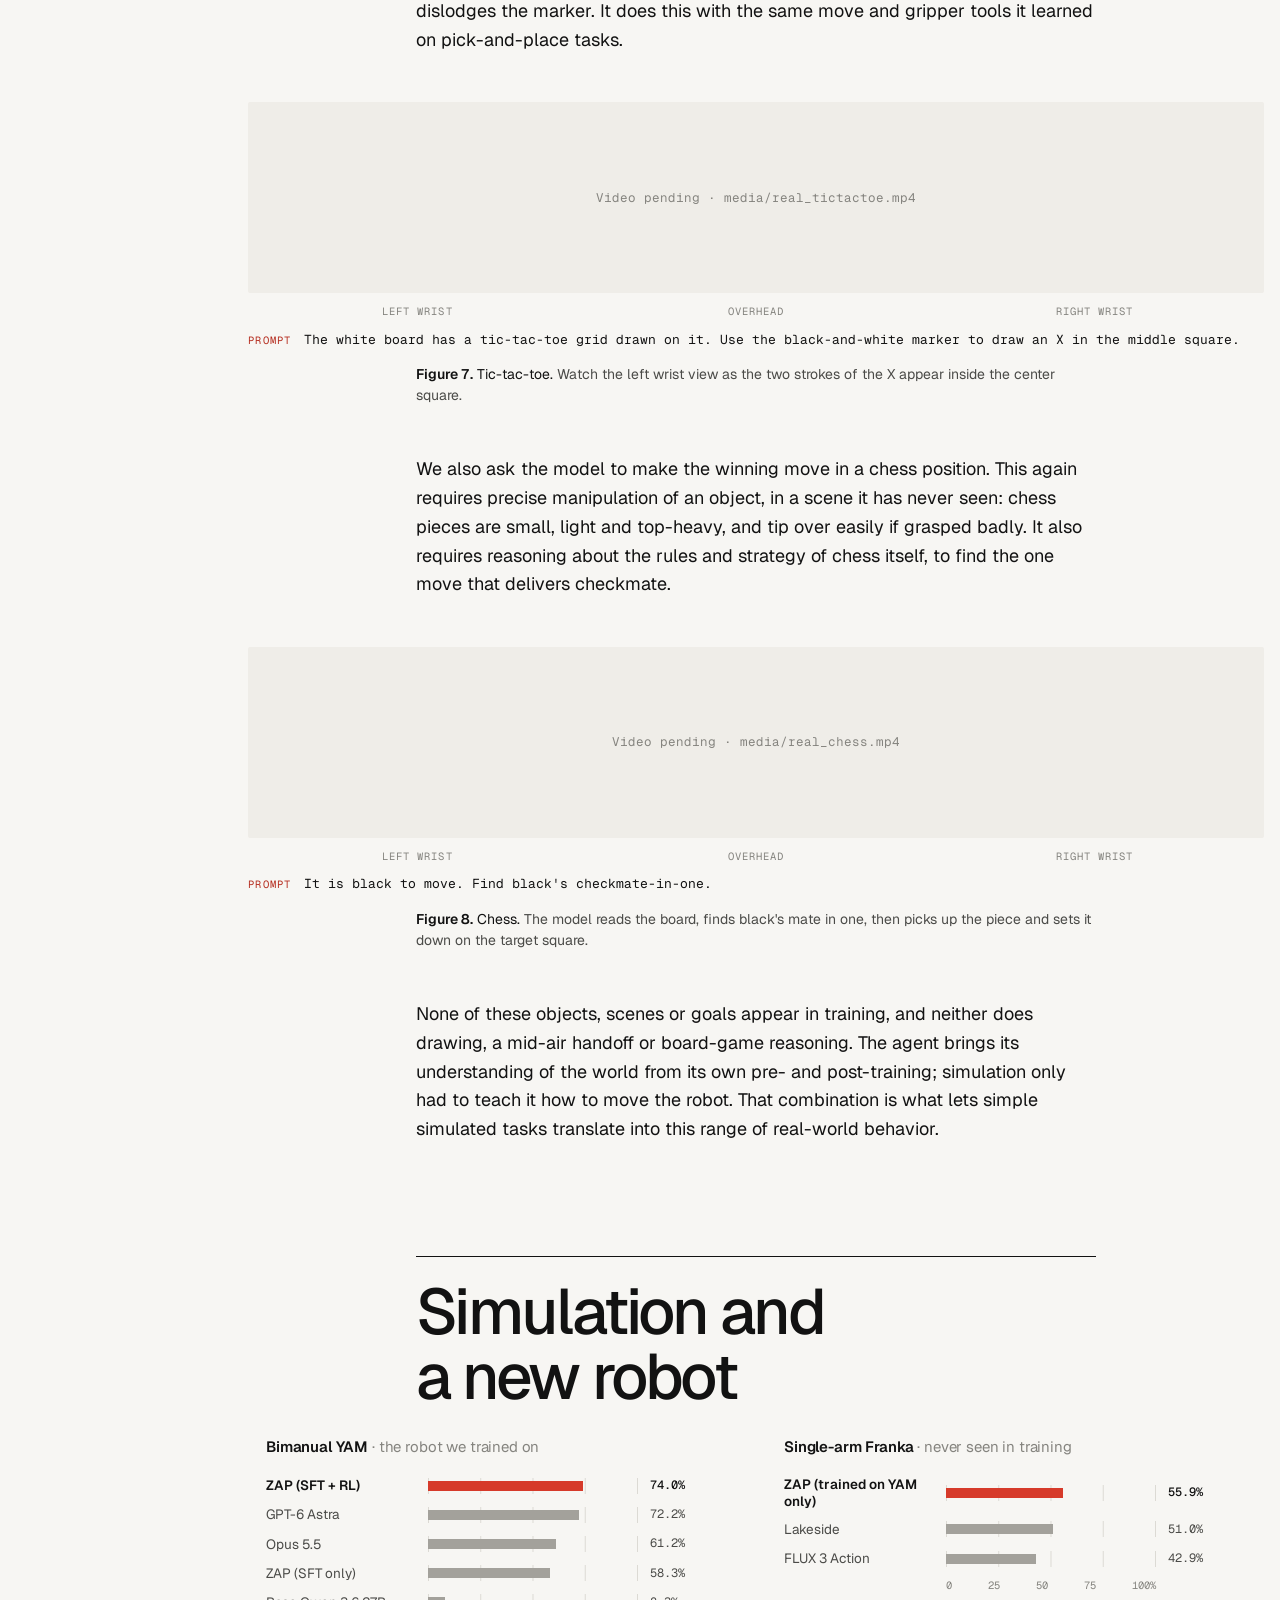
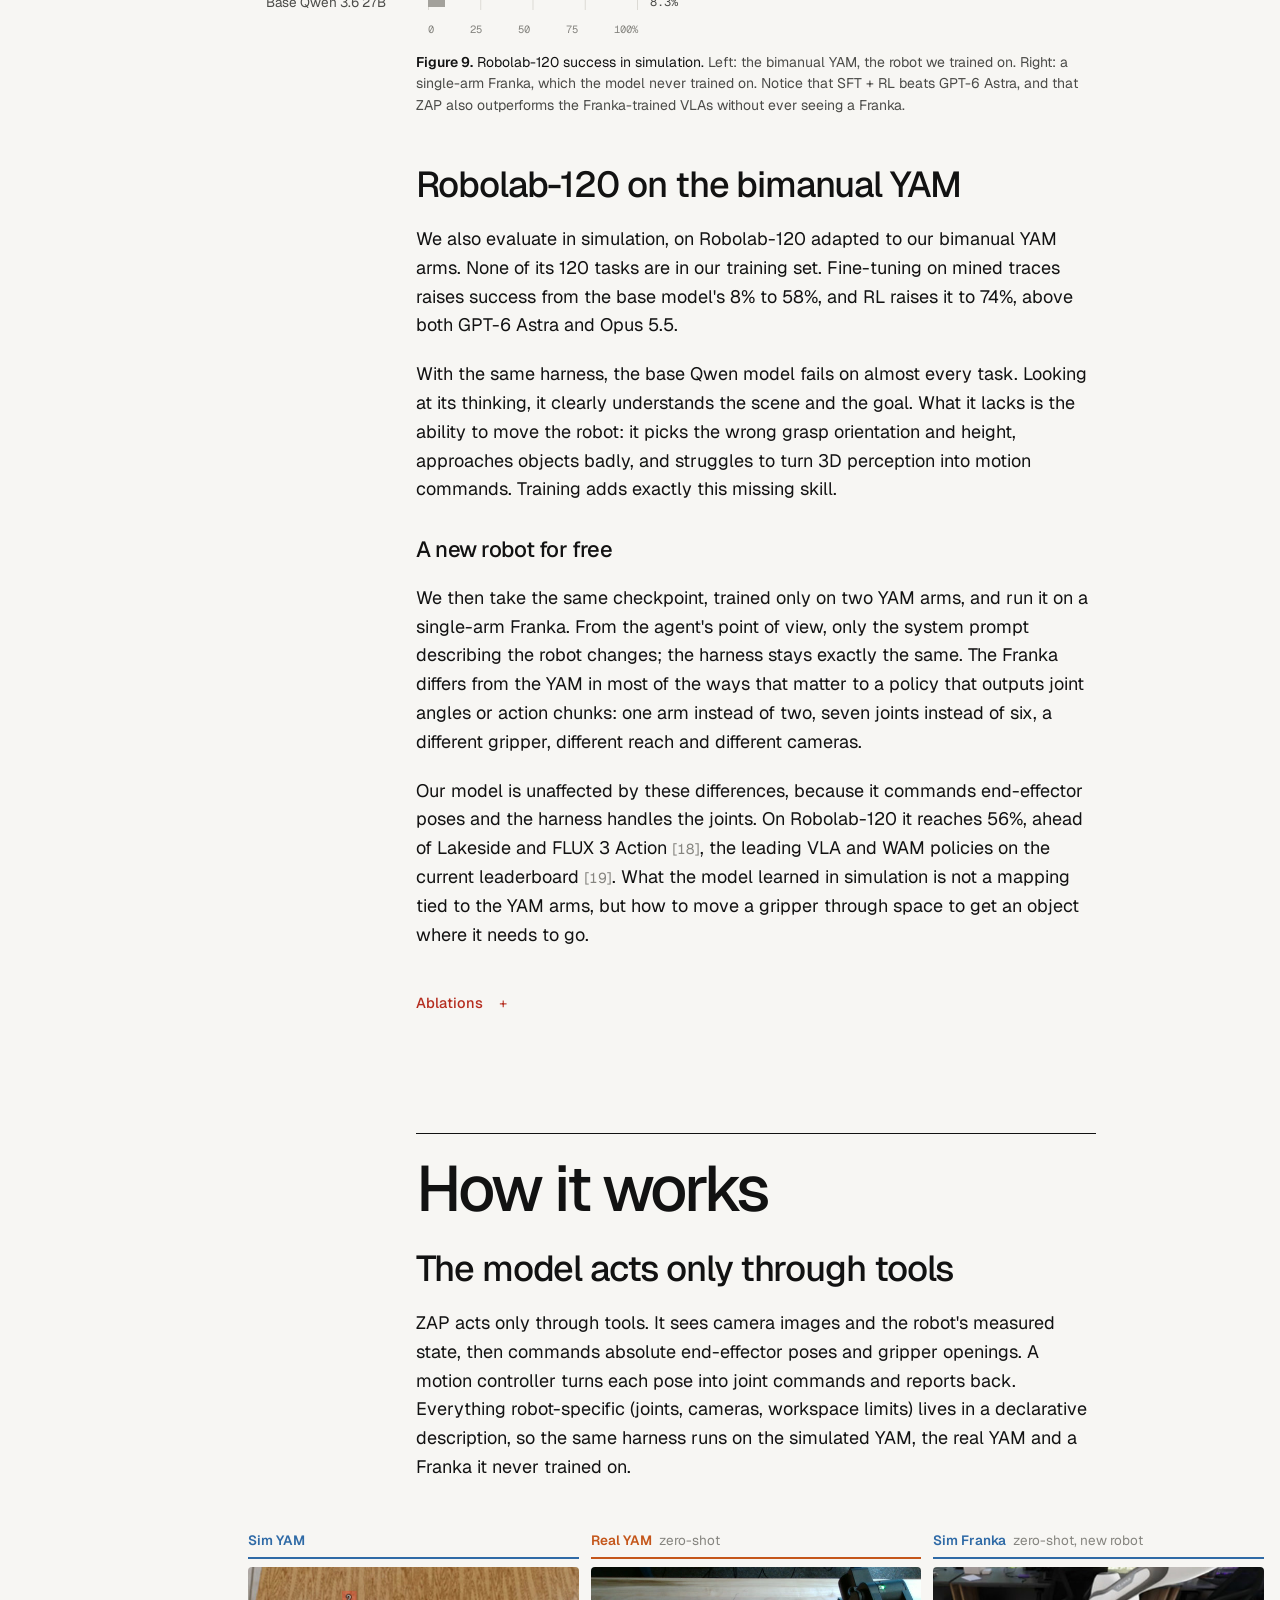
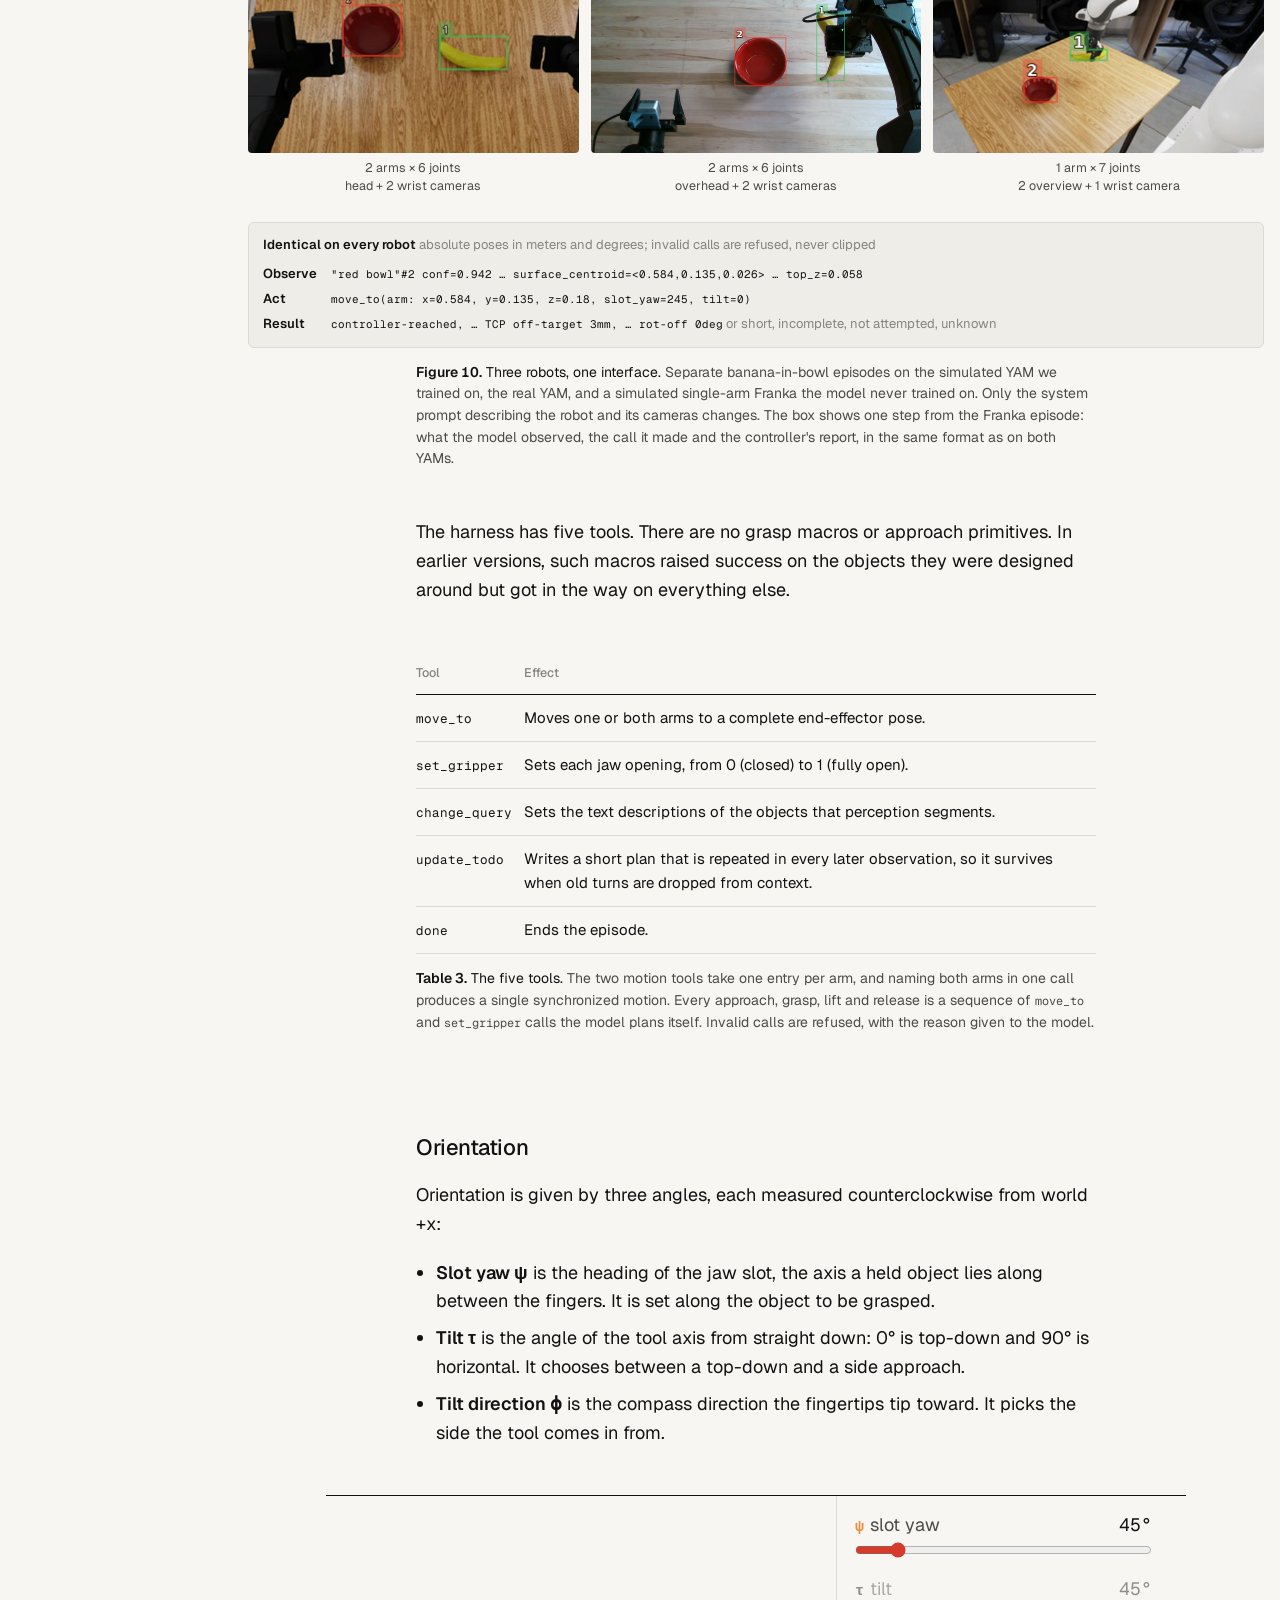
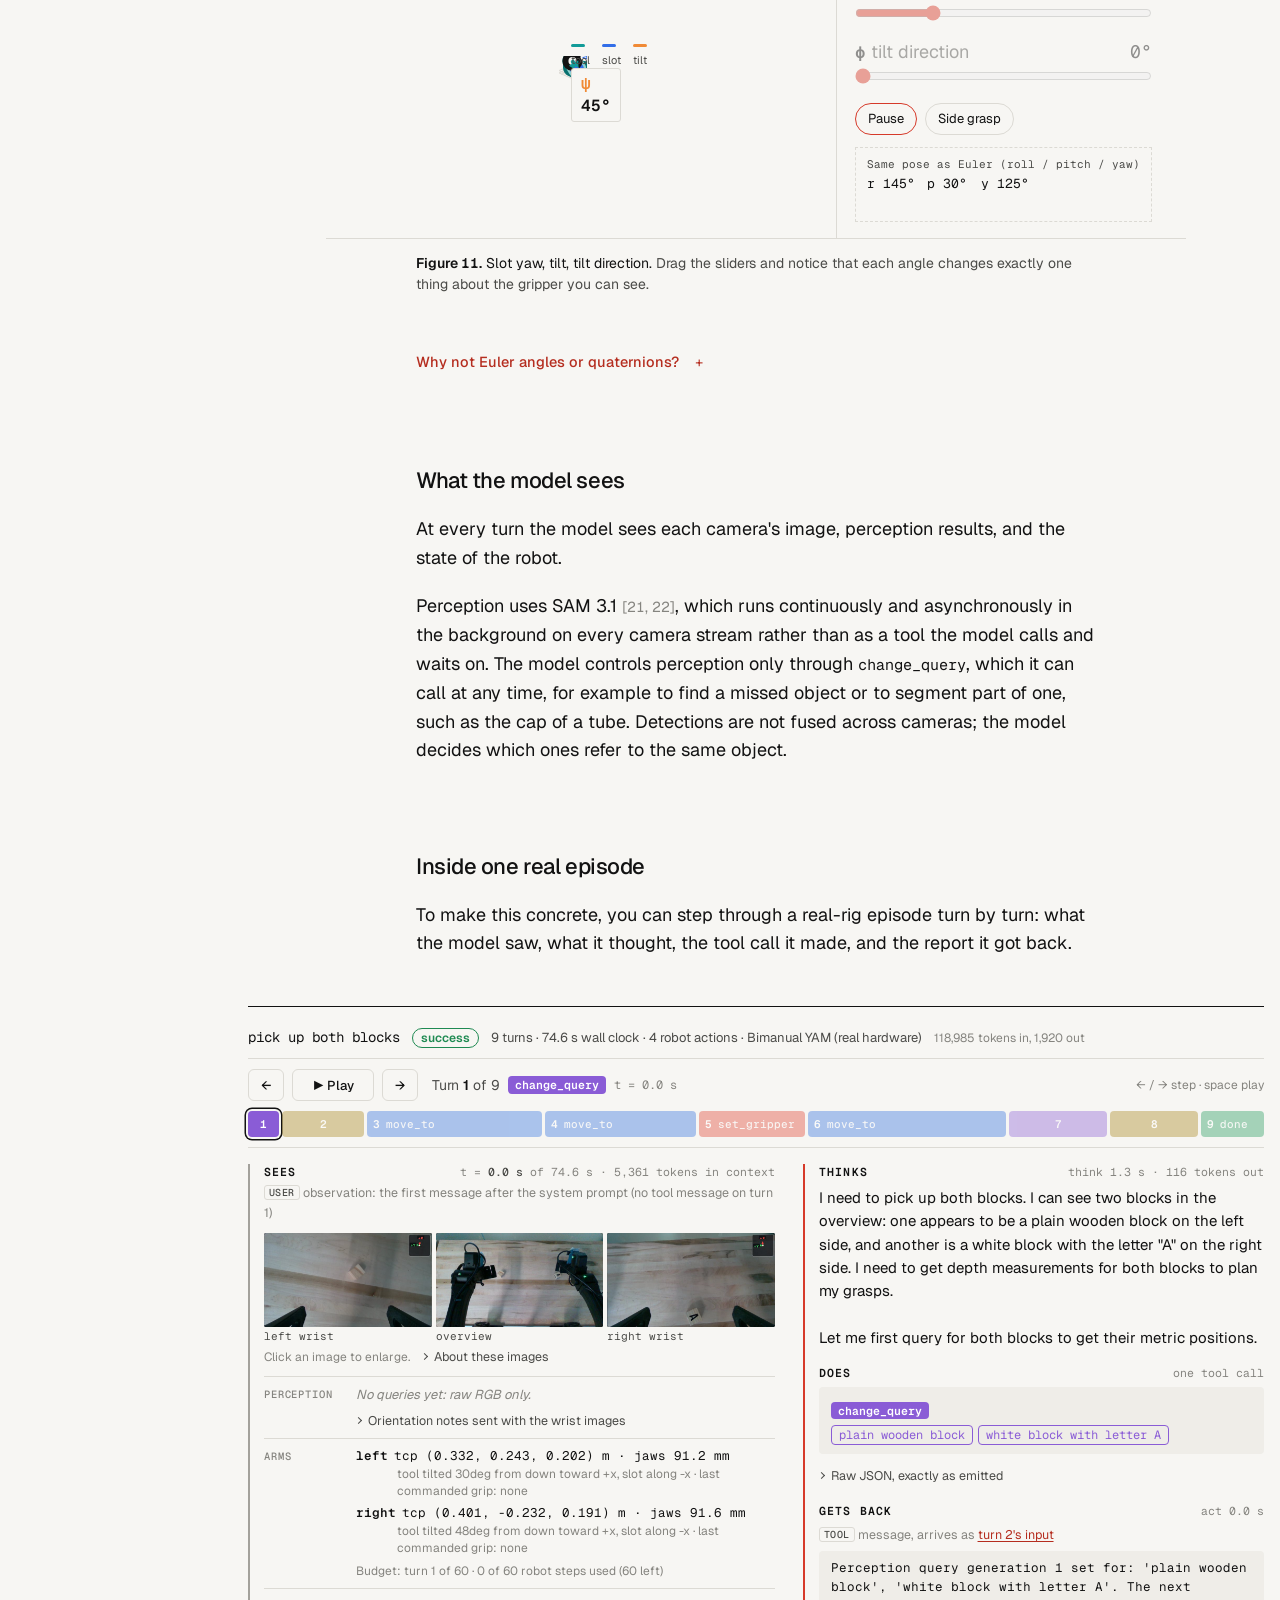
==== commit f70e5744: "Header: drop the "Paper · Luma AI" kicker above the title Co-Authored-By: Claude Opus 5.5 <noreply@a" ====
--- a/index.html
+++ b/index.html
@@ -70,7 +70,6 @@
   <div data-video="hero" data-hero="1"></div>
 </figure>
 <header class="hero wide">
-  <div class="kicker">Paper · Luma AI</div>
   <h1><span class="nw">Zero-real</span> <span class="nw"><em>Agent</em> Policy</span> <span class="acr">(ZAP)</span></h1>
   <p class="sub">A 27B open model trained only in simulation beats SOTA VLAs &amp; matches GPT-6 Astra on a real bimanual robot. It is 3× faster and 17× cheaper per task, with zero real-world training data, is as steerable as an LLM, and generalizes to new objects, tasks, and strategies.</p>
   <div class="byline">
--- a/assets/css/site.css
+++ b/assets/css/site.css
@@ -165,7 +165,7 @@
 
 /* reserve space for video slots before the script fills them */
 [data-video]:empty { aspect-ratio: 16 / 3; background: var(--media-bg); }
-[data-video][data-race]:empty { aspect-ratio: 4 / 3; }
+[data-video][data-race]:empty { aspect-ratio: 16 / 9; }
 
 /* ---------- video ---------- */
 .vid { display: flex; flex-direction: column; gap: 10px; min-width: 0; }
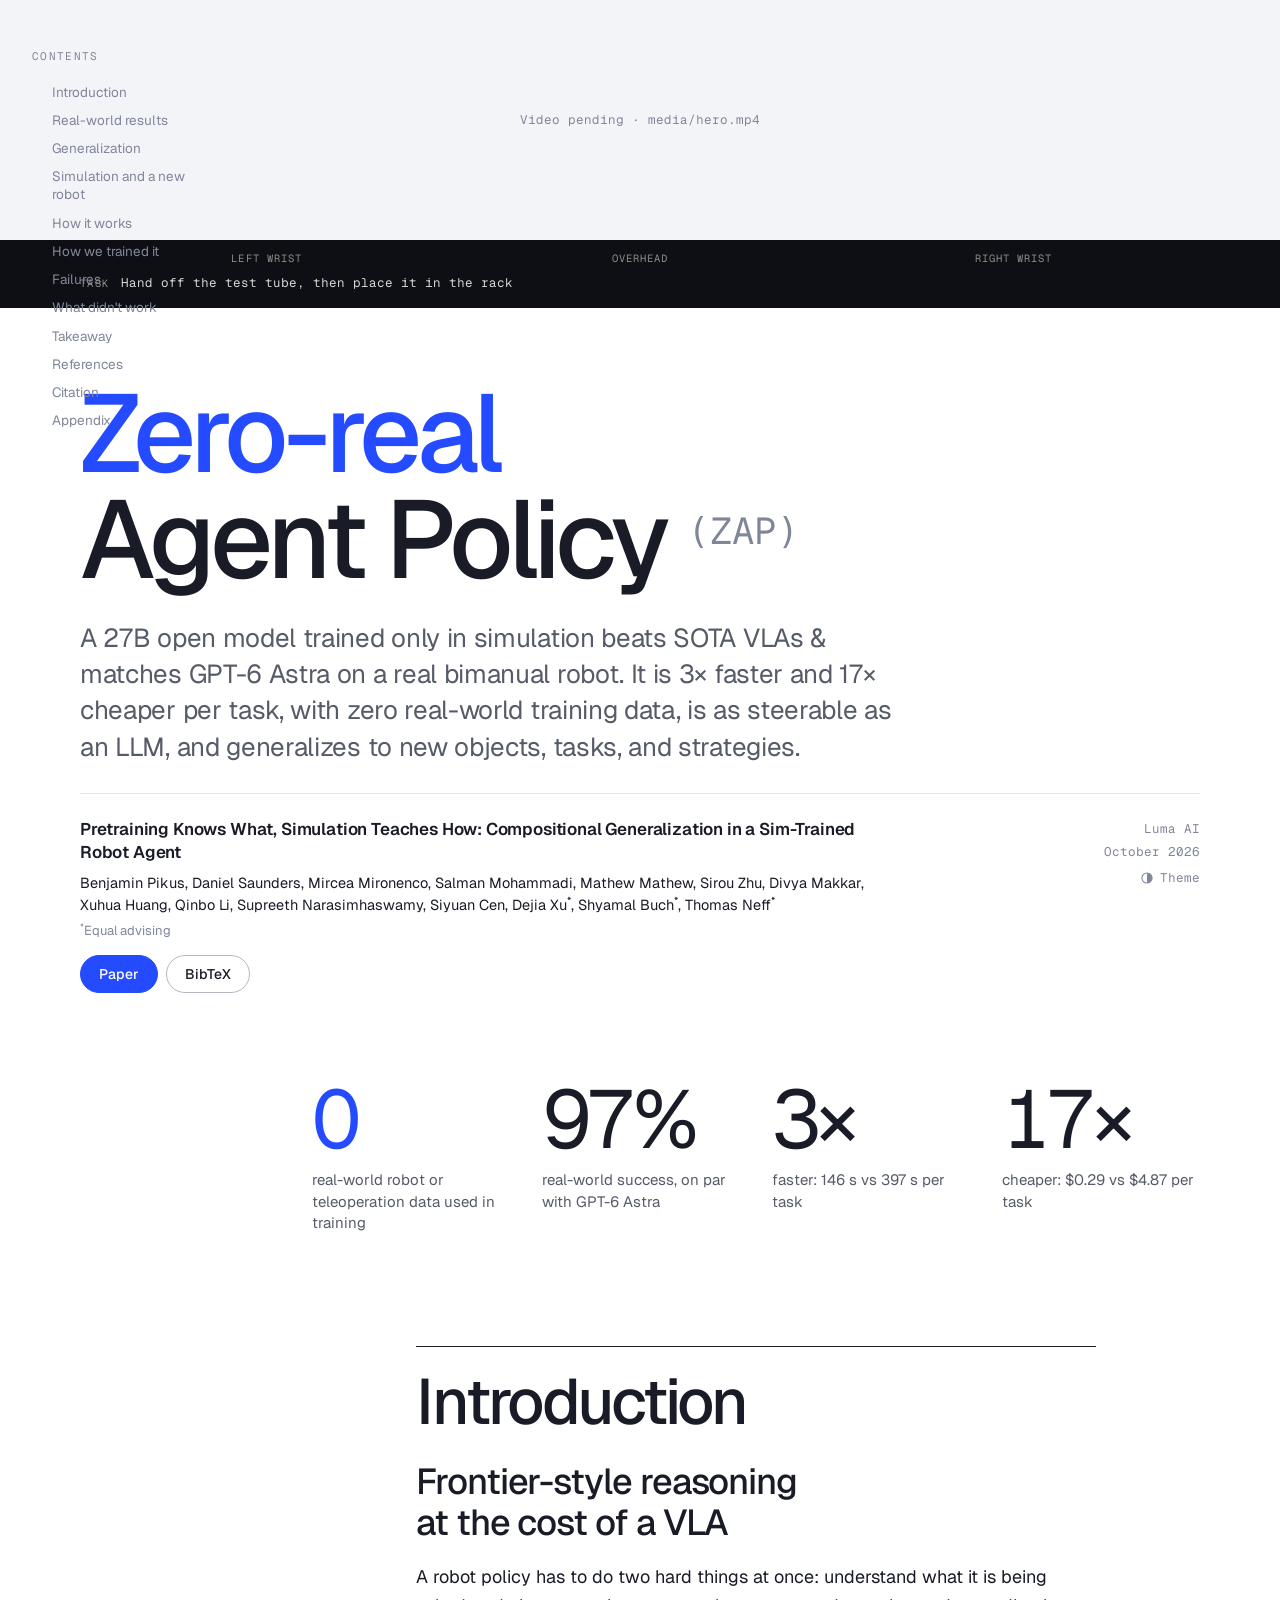
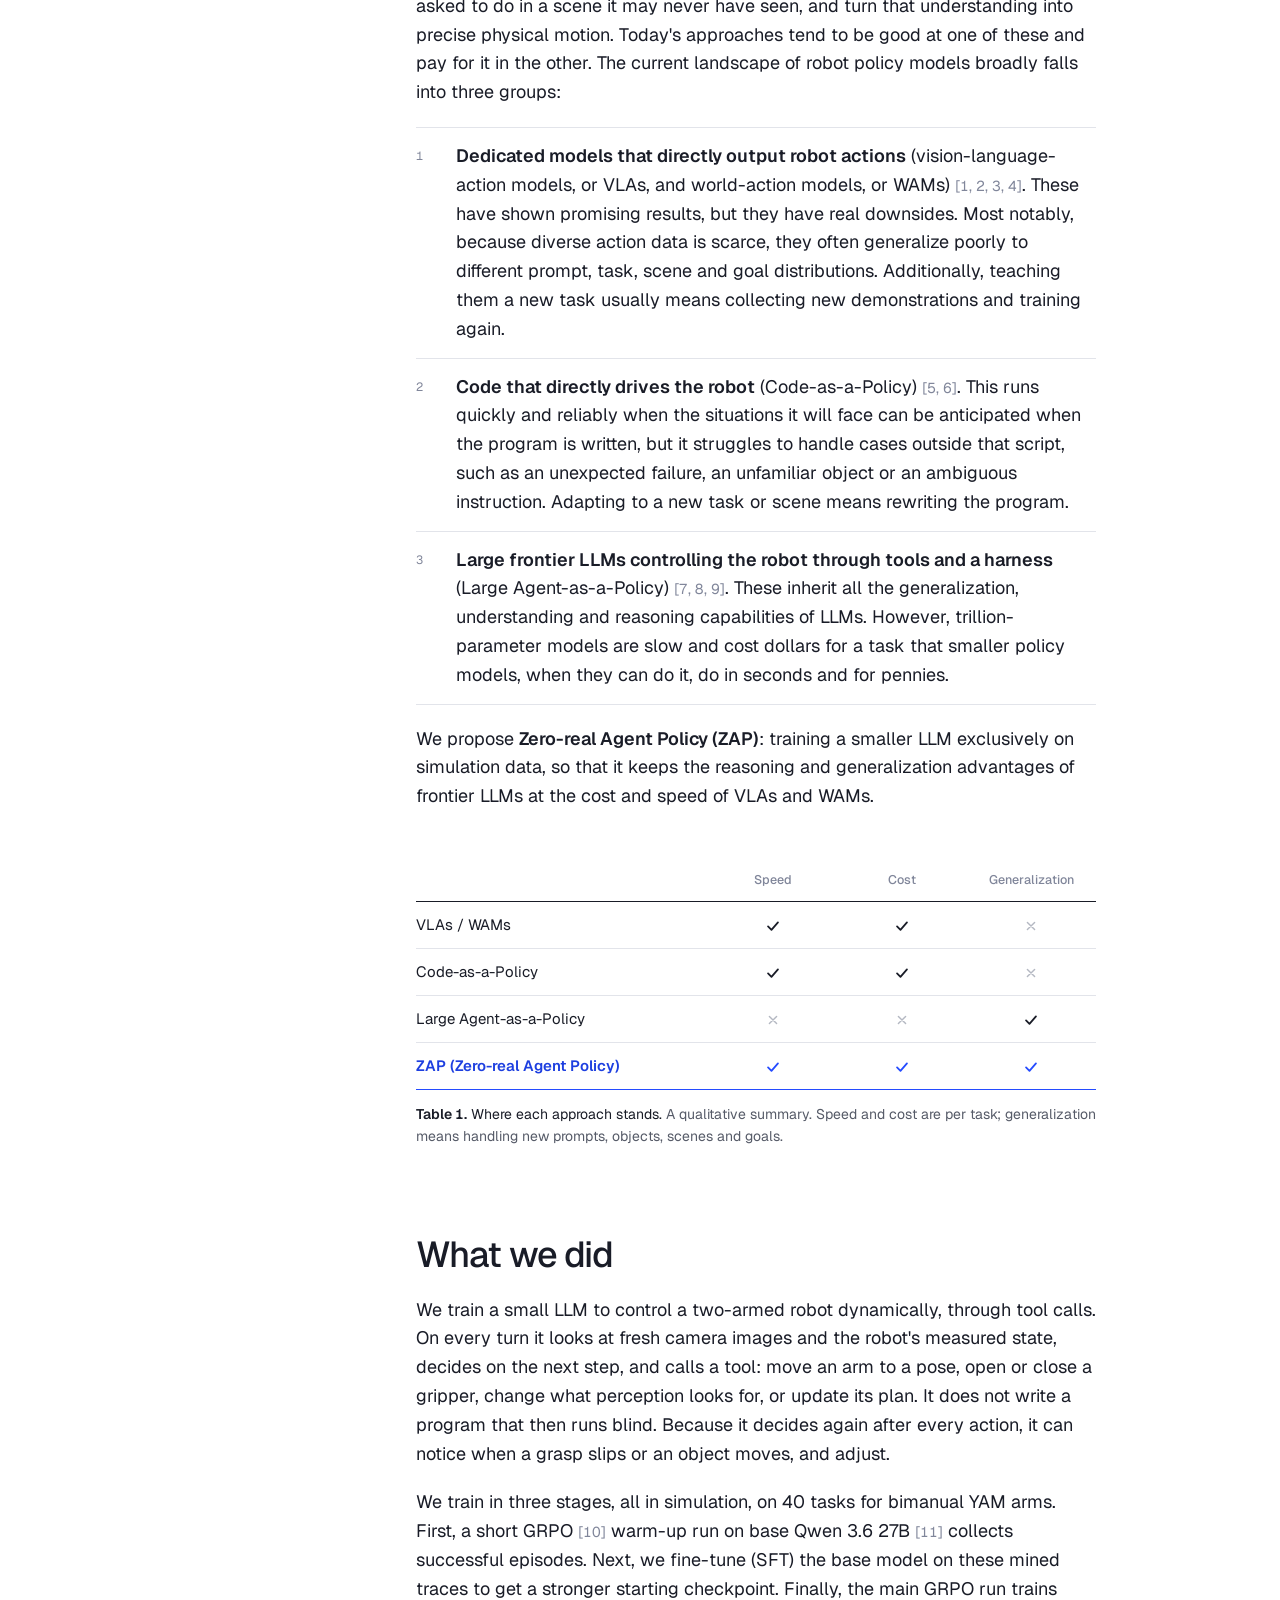
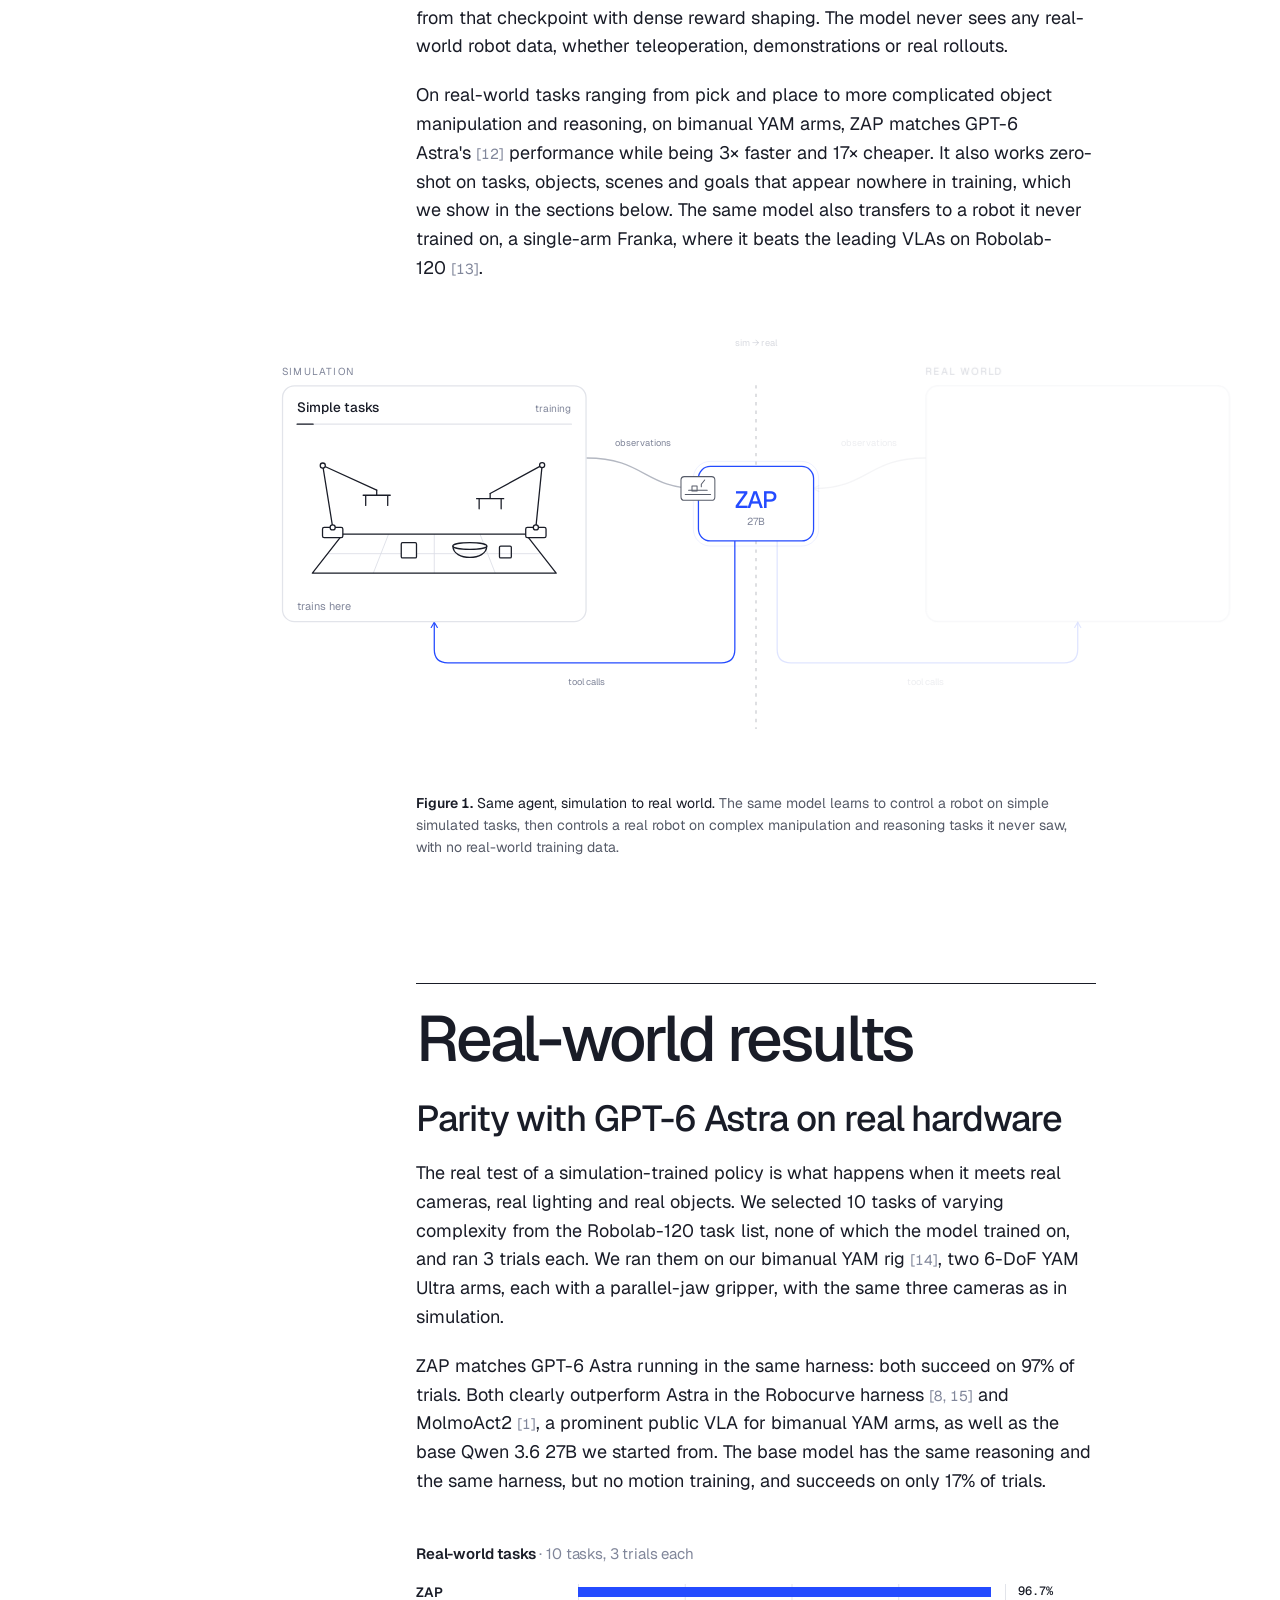
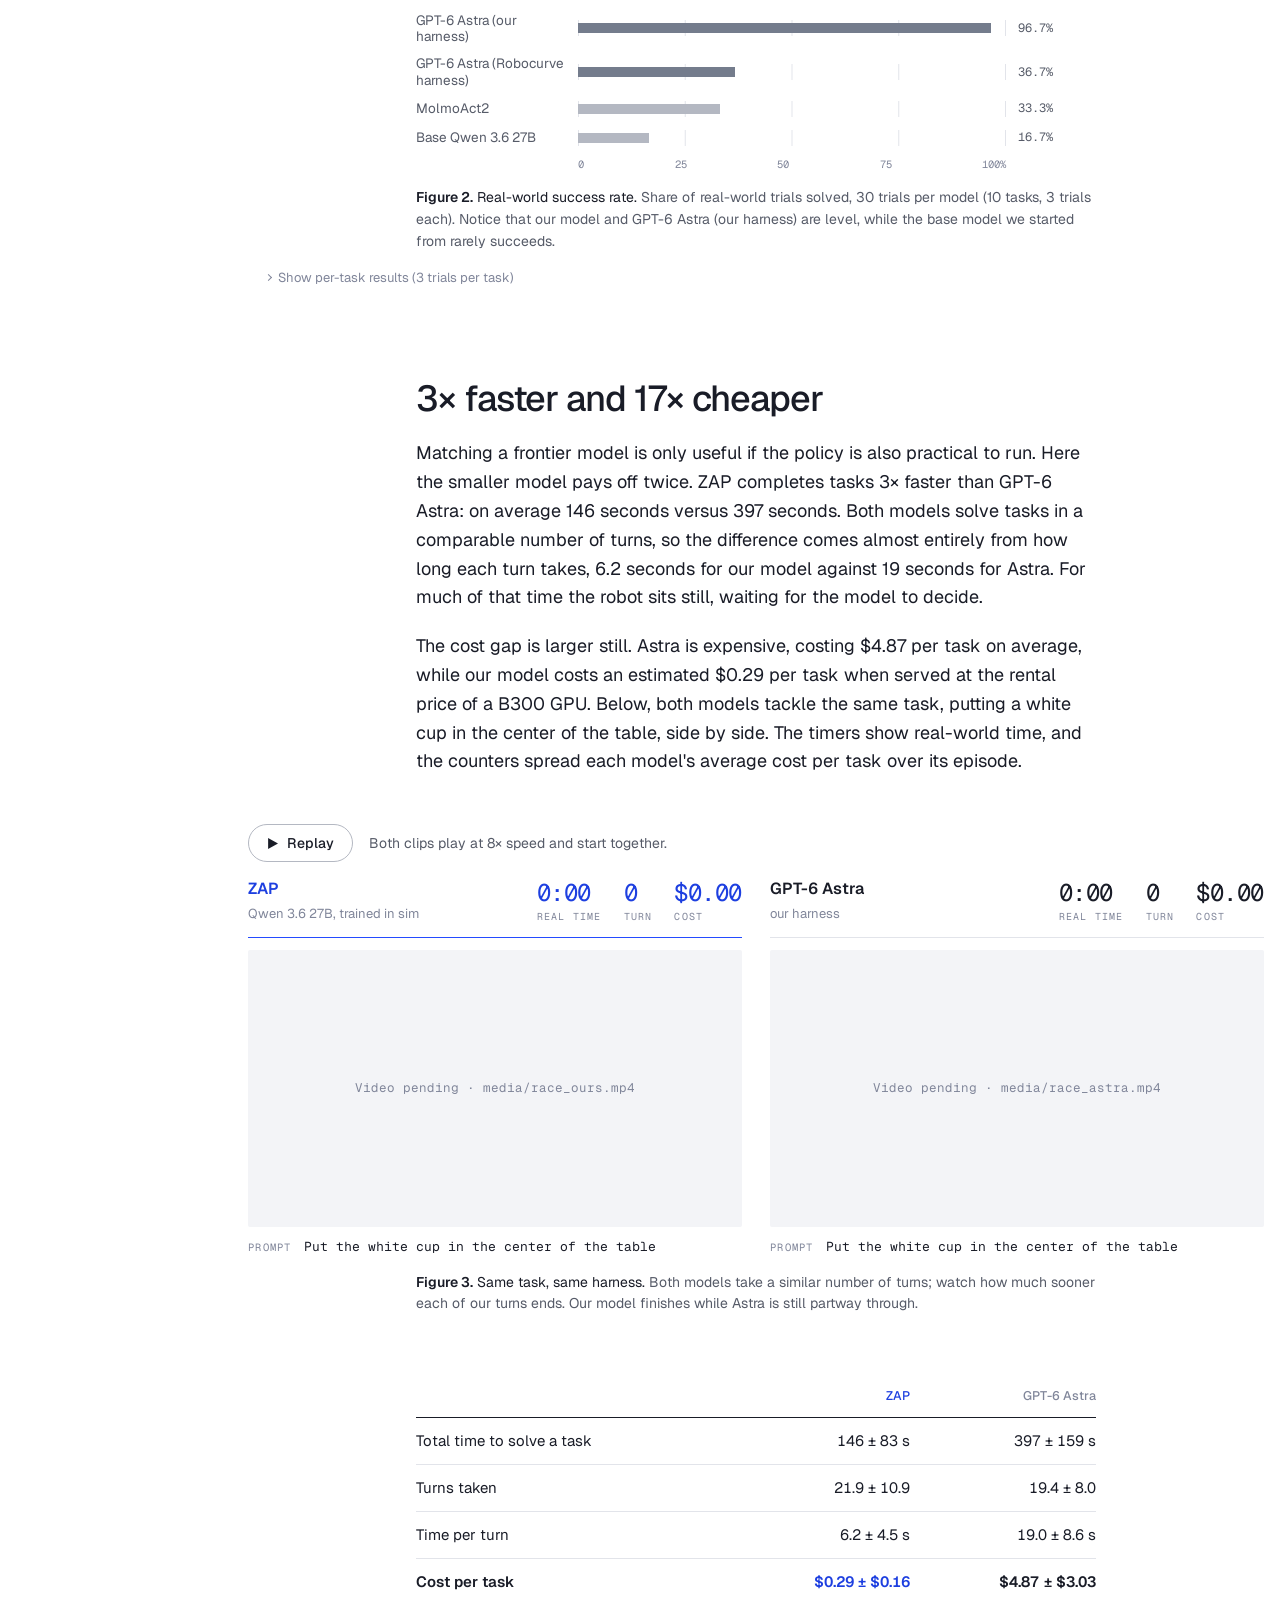
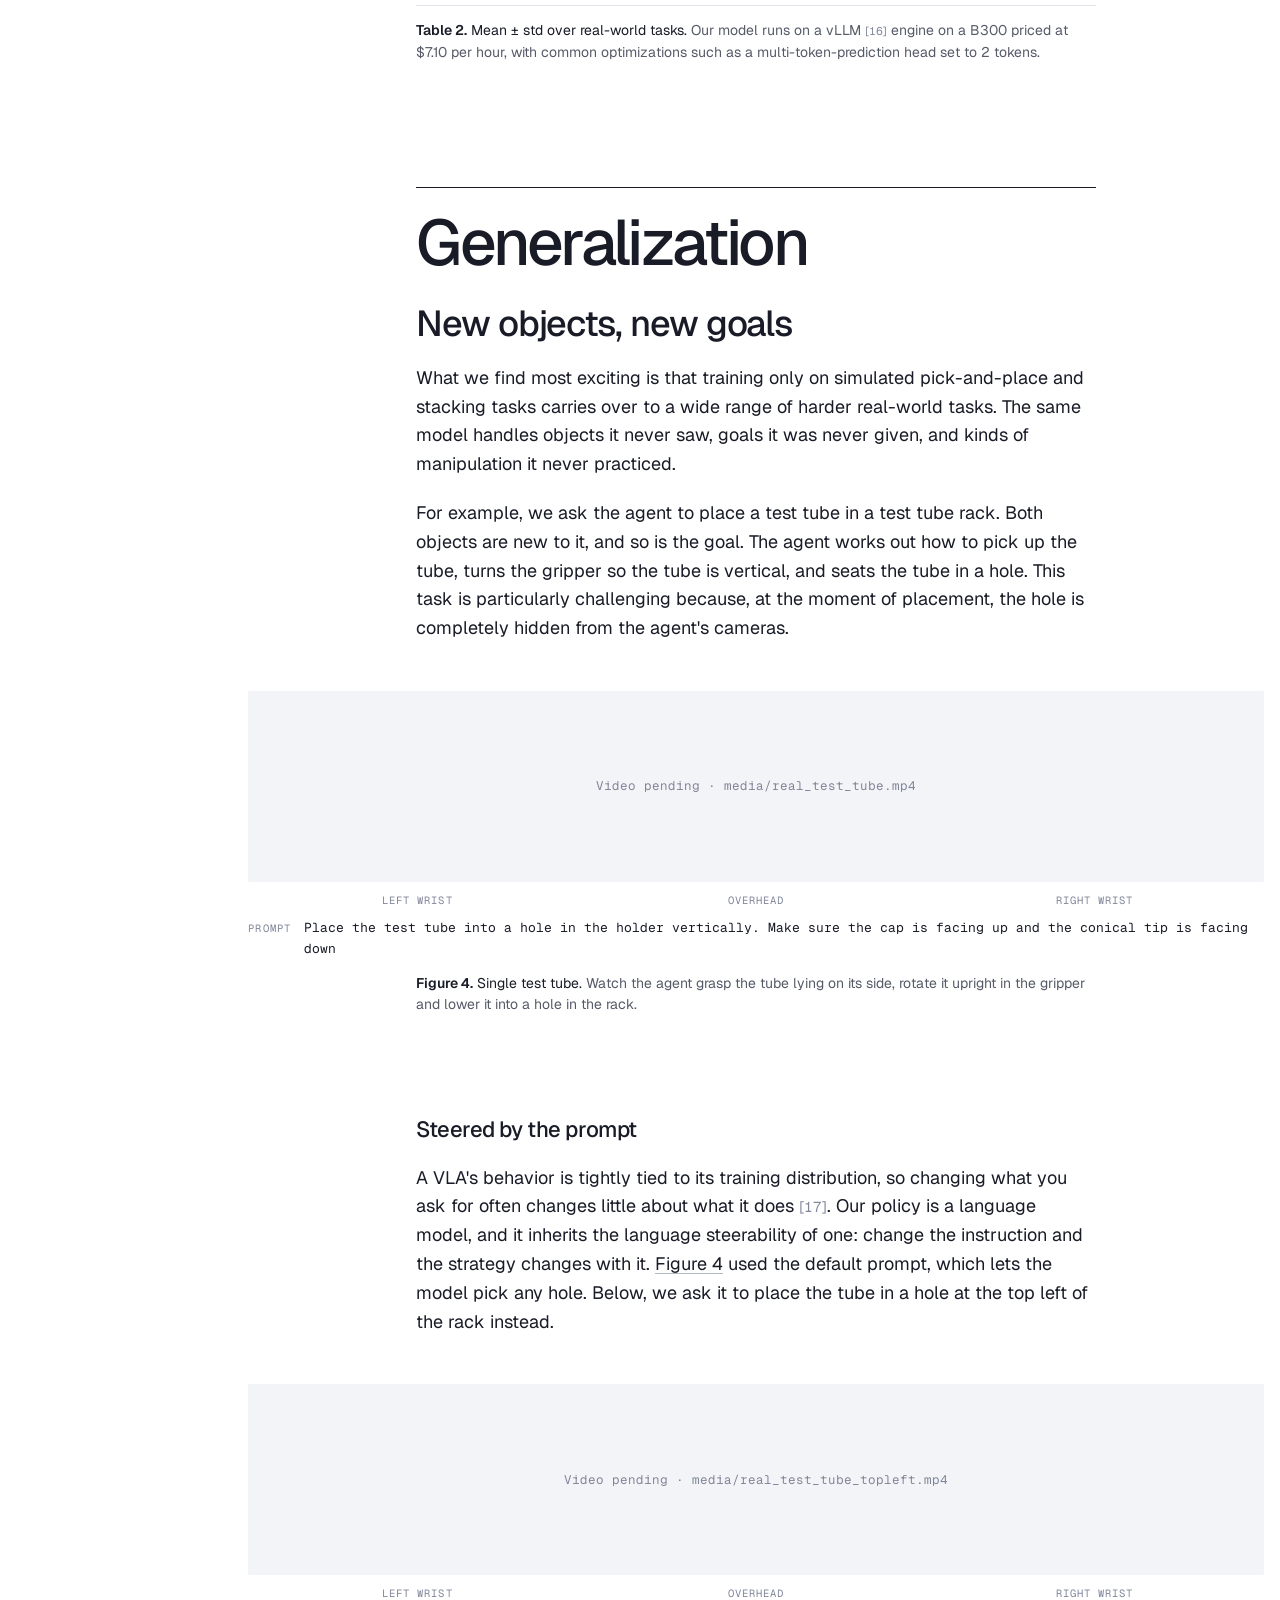
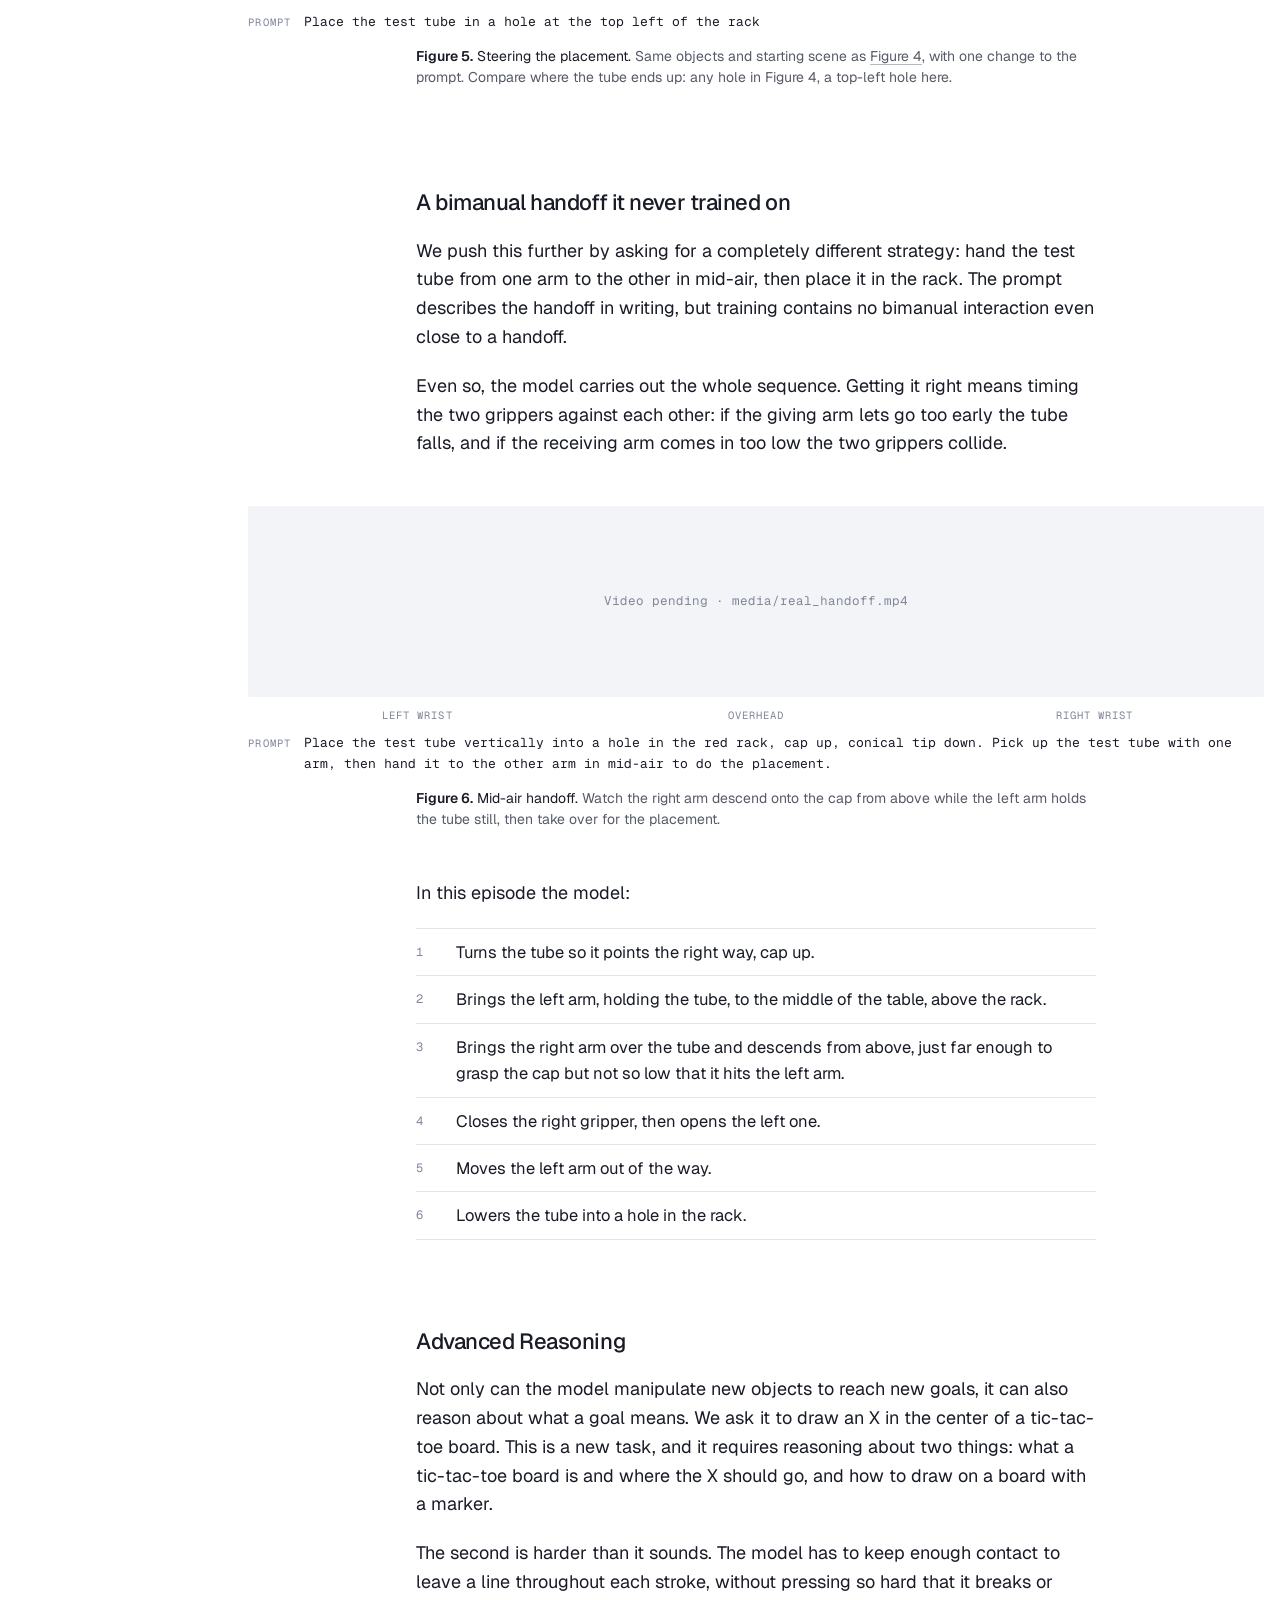
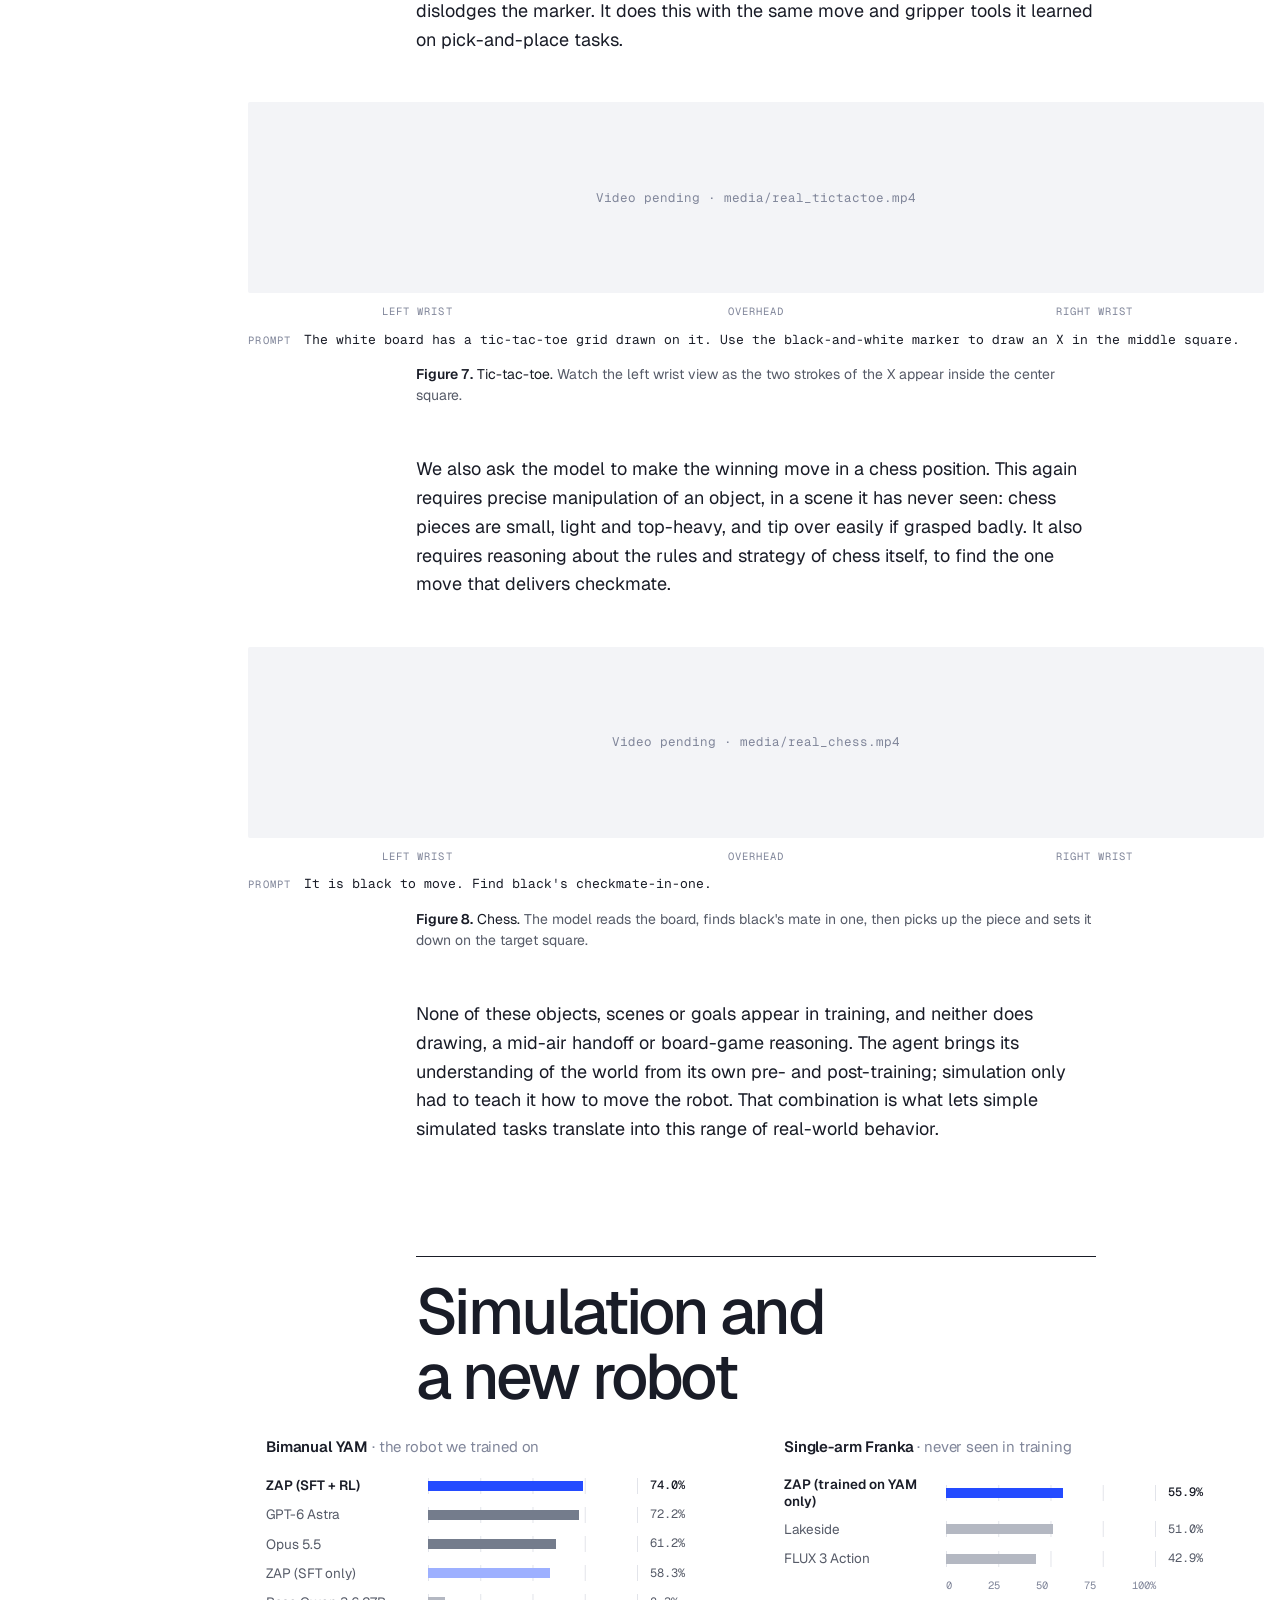
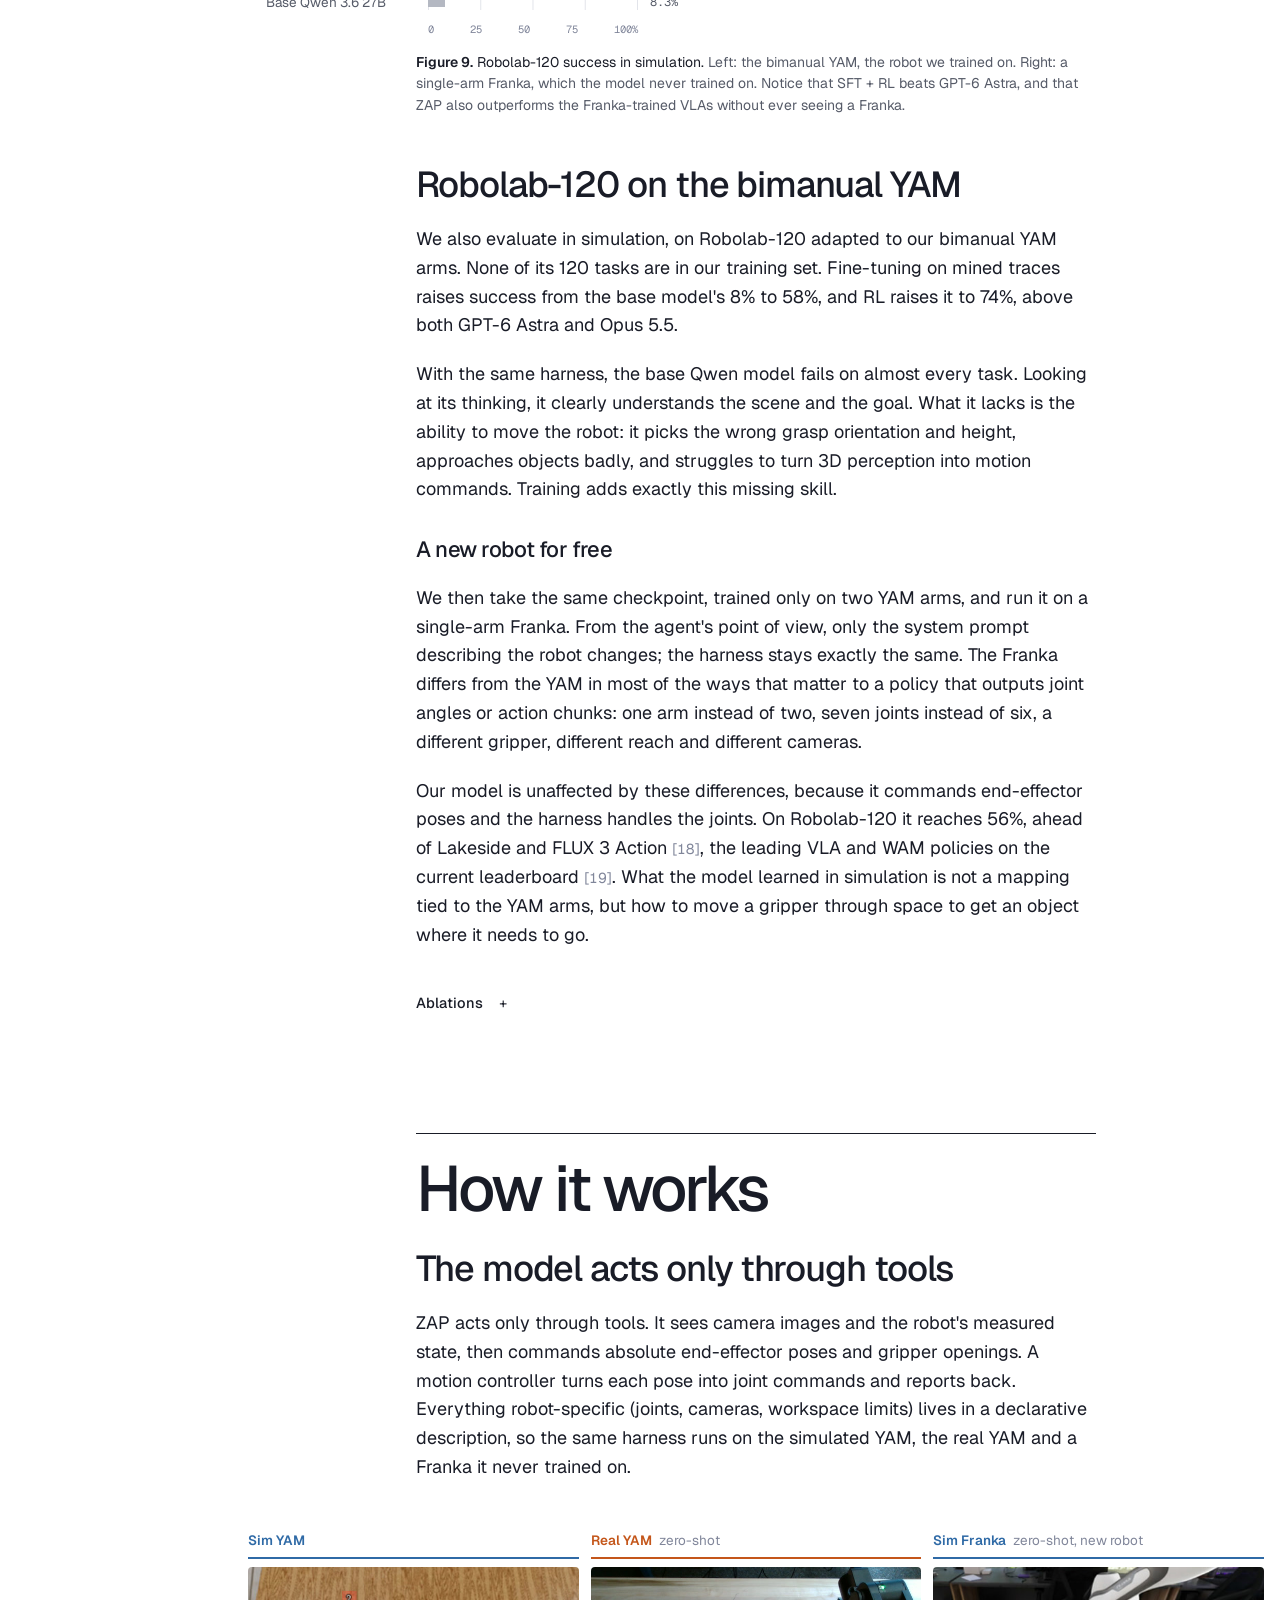
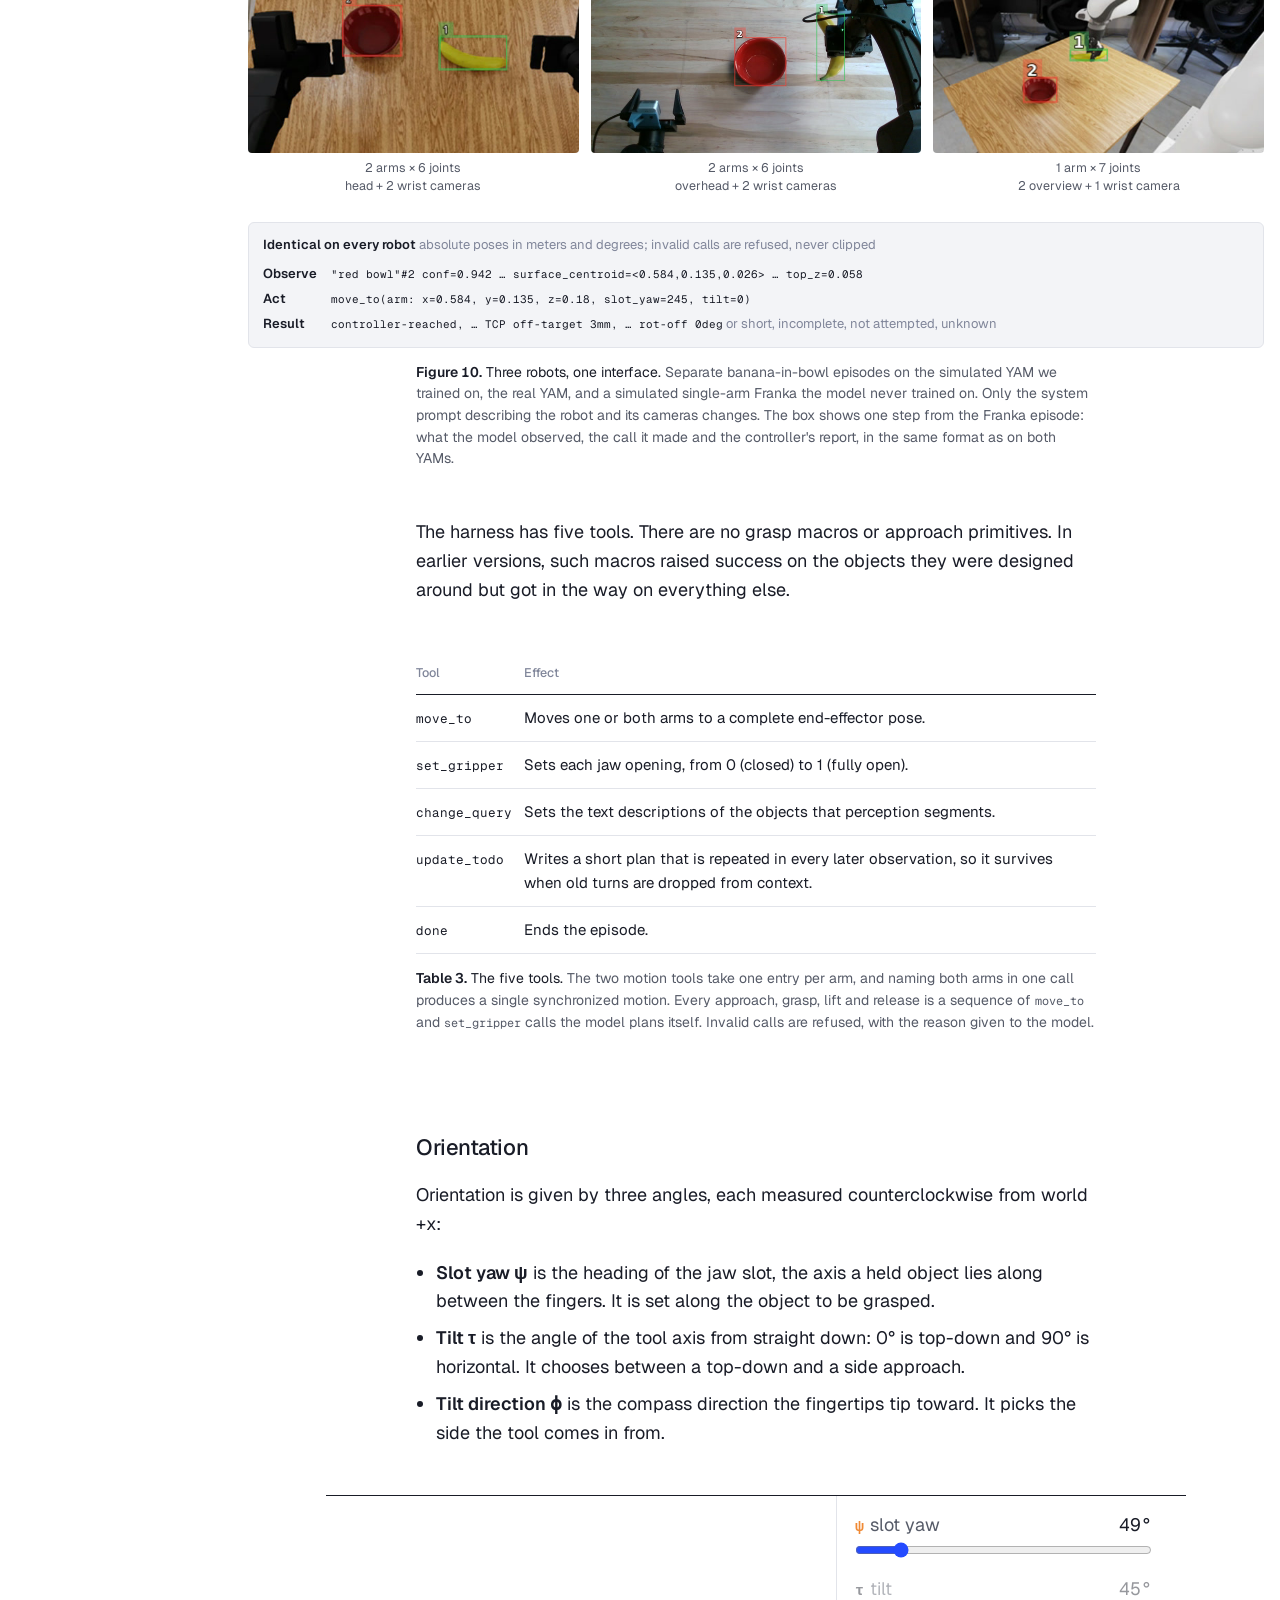
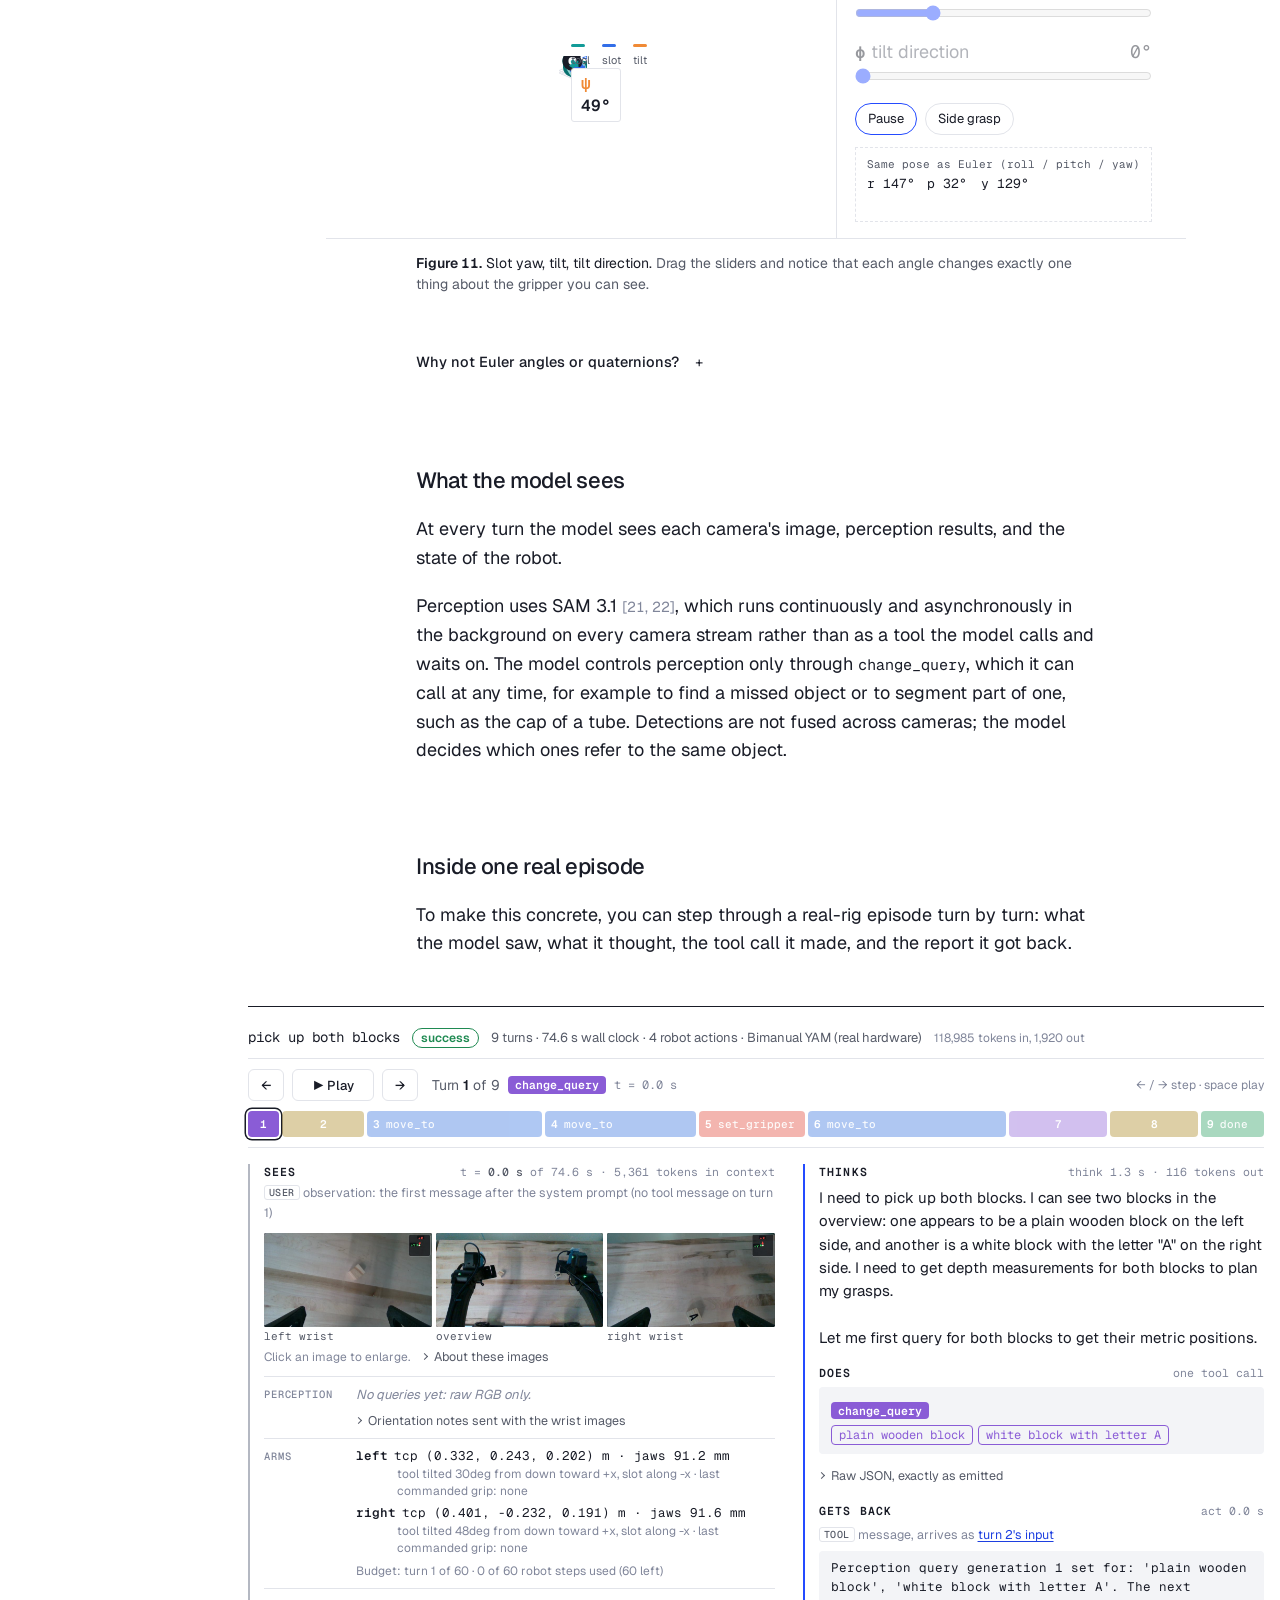
==== commit 5906f515: "Color: cobalt marks ZAP; white page, navy dark mode, slate/gray comparison tiers Co-Authored-By: Cla" ====
--- a/index.html
+++ b/index.html
@@ -8,8 +8,8 @@
 <!-- Pre-launch: keep search engines out. Remove at public launch (see README). -->
 <meta name="robots" content="noindex, nofollow">
 <link rel="canonical" href="https://zero-real.github.io/">
-<meta name="theme-color" content="#f7f6f3" media="(prefers-color-scheme: light)">
-<meta name="theme-color" content="#0f0f10" media="(prefers-color-scheme: dark)">
+<meta name="theme-color" content="#ffffff" media="(prefers-color-scheme: light)">
+<meta name="theme-color" content="#131621" media="(prefers-color-scheme: dark)">
 <meta name="color-scheme" content="light dark">
 
 <meta property="og:type" content="article">
@@ -70,14 +70,14 @@
   <div data-video="hero" data-hero="1"></div>
 </figure>
 <header class="hero wide">
-  <h1><span class="nw">Zero-real</span> <span class="nw"><em>Agent</em> Policy</span> <span class="acr">(ZAP)</span></h1>
+  <h1><span class="nw"><em>Zero-real</em></span> <span class="nw">Agent Policy</span> <span class="acr">(ZAP)</span></h1>
   <p class="sub">A 27B open model trained only in simulation beats SOTA VLAs &amp; matches GPT-6 Astra on a real bimanual robot. It is 3× faster and 17× cheaper per task, with zero real-world training data, is as steerable as an LLM, and generalizes to new objects, tasks, and strategies.</p>
   <div class="byline">
     <div class="authors">
       <div class="paper-title">Pretraining Knows What, Simulation Teaches How: Compositional Generalization in a Sim-Trained Robot Agent</div>
       Benjamin Pikus, Daniel Saunders, Mircea Mironenco, Salman Mohammadi, Mathew Mathew, Sirou Zhu, Divya Makkar, Xuhua Huang, Qinbo Li, Supreeth Narasimhaswamy, Siyuan Cen, Dejia Xu<sup>*</sup>, Shyamal Buch<sup>*</sup>, Thomas Neff<sup>*</sup>
       <div class="author-note"><sup>*</sup>Equal advising</div>
-      <div class="links"><a class="btn ghost" href="https://arxiv.org/abs/2610.35817">Paper</a><a class="btn ghost" href="#cite">BibTeX</a></div>
+      <div class="links"><a class="btn primary" href="https://arxiv.org/abs/2610.35817">Paper</a><a class="btn ghost" href="#cite">BibTeX</a></div>
     </div>
     <div class="meta">Luma AI<br><time datetime="2026-10-26">October 2026</time><br><button class="theme-btn" type="button" aria-label="Toggle dark theme"><svg viewBox="0 0 20 20" aria-hidden="true"><circle cx="10" cy="10" r="7.25" fill="none" stroke="currentColor" stroke-width="1.5"/><path d="M10 2.75a7.25 7.25 0 0 1 0 14.5z" fill="currentColor"/></svg><span>Theme</span></button></div>
   </div>
--- a/assets/css/site.css
+++ b/assets/css/site.css
@@ -1,22 +1,27 @@
 /* Zero-real Agent Policy (ZAP): site styles.
  * Editorial layout: full-bleed hero, one ~680px reading column, figures
  * that break out to ~1120px, a fixed contents rail from 1200px, hairlines
- * only where they separate meaning. One accent: the red of the test-tube rack. */
+ * only where they separate meaning. One color, cobalt, marks ZAP (and the
+ * primary action); comparisons are slate and gray; everything else is neutral. */
 
 :root {
-  --bg: #f7f6f3;
-  --bg-2: #efede8;          /* quiet tint for code and the tip */
-  --ink: #121212;
-  --ink-2: #4b4b48;
-  --ink-3: #85847f;
-  --rule: #dcdad4;
-  --accent: #d63a2a;
-  --accent-ink: #b52d1f;
-  --accent-soft: #f6e1dc;
-  --neutral-1: #5f5e5a;
-  --neutral-2: #a3a19b;
-  --neutral-3: #cfcdc7;
-  --media-bg: #0e0e0e;
+  --bg: #ffffff;
+  --bg-2: #f3f4f7;          /* quiet tint for code and the tip */
+  --ink: #191c27;
+  --ink-2: #565b68;
+  --ink-3: #80869a;
+  --rule: #e2e4ea;
+  --accent: #244bff;        /* ZAP */
+  --accent-ink: #1d3fe0;
+  --accent-soft: #e9edff;
+  --on-accent: #ffffff;
+  --zap-2: #9db0ff;         /* ZAP variants (SFT only) */
+  --frontier: #747c8c;      /* frontier models: fills only */
+  --baseline: #b4b8c2;      /* other baselines: fills only */
+  --neutral-1: #747c8c;
+  --neutral-2: #b4b8c2;
+  --neutral-3: #dcdee6;
+  --media-bg: #0e0f14;
   --on-media: #f4f4f2;
 
   /* legacy names still read by the components and the inline SVG figures */
@@ -39,18 +44,20 @@
 }
 @media (prefers-color-scheme: dark) {
   :root:not([data-theme="light"]) {
-    --bg: #0f0f10; --bg-2: #19191b; --ink: #ecebe8; --ink-2: #aeada8; --ink-3: #7d7c78; --rule: #2a2a2c;
-    --accent: #ff6a55; --accent-ink: #ff8a78; --accent-soft: #3a1c18;
-    --neutral-1: #a9a8a3; --neutral-2: #6d6c68; --neutral-3: #3a3a3c;
-    --media-bg: #050505;
+    --bg: #131621; --bg-2: #1b1f2d; --ink: #f0f2fc; --ink-2: #adb5ca; --ink-3: #828aa0; --rule: #363d50;
+    --accent: #93a8ff; --accent-ink: #a9baff; --accent-soft: #242e54; --on-accent: #131621;
+    --zap-2: #5368c0; --frontier: #7a8398; --baseline: #4e5567;
+    --neutral-1: #7a8398; --neutral-2: #4e5567; --neutral-3: #363d50;
+    --media-bg: #0a0c12;
     color-scheme: dark;
   }
 }
 :root[data-theme="dark"] {
-  --bg: #0f0f10; --bg-2: #19191b; --ink: #ecebe8; --ink-2: #aeada8; --ink-3: #7d7c78; --rule: #2a2a2c;
-  --accent: #ff6a55; --accent-ink: #ff8a78; --accent-soft: #3a1c18;
-  --neutral-1: #a9a8a3; --neutral-2: #6d6c68; --neutral-3: #3a3a3c;
-  --media-bg: #050505;
+  --bg: #131621; --bg-2: #1b1f2d; --ink: #f0f2fc; --ink-2: #adb5ca; --ink-3: #828aa0; --rule: #363d50;
+  --accent: #93a8ff; --accent-ink: #a9baff; --accent-soft: #242e54; --on-accent: #131621;
+  --zap-2: #5368c0; --frontier: #7a8398; --baseline: #4e5567;
+  --neutral-1: #7a8398; --neutral-2: #4e5567; --neutral-3: #363d50;
+  --media-bg: #0a0c12;
   color-scheme: dark;
 }
 
@@ -119,7 +126,7 @@
 .hero-media .views, .hero-media .prompt, .hero-media .full-prompt { width: min(100% - 2 * var(--gutter), var(--wide)); margin-inline: auto; }
 .hero-media .views { color: #8d8c88; padding-top: 10px; }
 .hero-media .prompt { color: #d8d7d3; padding: 6px 0 16px; font-size: 12.5px; }
-.hero-media .prompt .k { color: #ff8a78; }
+.hero-media .prompt .k { color: #8d8c88; }
 .hero { padding-top: 72px; display: flex; flex-direction: column; gap: 28px; }
 .hero .kicker { font-family: var(--f-mono); font-size: 12px; letter-spacing: .12em; text-transform: uppercase; color: var(--ink-3); }
 .hero h1 { font-size: clamp(44px, 8.6vw, 118px); line-height: .96; letter-spacing: -.045em; font-weight: 500; }
@@ -142,7 +149,7 @@
 
 /* ---------- section heads & prose ---------- */
 .eyebrow { font-family: var(--f-mono); font-size: 12px; letter-spacing: .12em; text-transform: uppercase; color: var(--ink-3); display: flex; gap: 14px; align-items: baseline; }
-.eyebrow .no { color: var(--accent-ink); }
+.eyebrow .no { color: var(--ink-3); }
 /* Three levels: part titles (the rail labels), lead headings, sub-headings. */
 .part-head { padding-top: 22px; border-top: 1px solid var(--ink); }
 .part-title { font-size: clamp(38px, 5.4vw, 64px); line-height: 1.02; letter-spacing: -.045em; font-weight: 500; scroll-margin-top: 24px; }
@@ -205,13 +212,15 @@
 .views { display: grid; grid-template-columns: repeat(3, 1fr); font-family: var(--f-mono); font-size: 10.5px; letter-spacing: .1em; text-transform: uppercase; color: var(--ink-3); }
 .views span { text-align: center; }
 .prompt { font-family: var(--f-mono); font-size: 13px; line-height: 1.55; color: var(--ink); display: flex; gap: 12px; align-items: baseline; }
-.prompt .k { flex: none; font-size: 10.5px; letter-spacing: .12em; text-transform: uppercase; color: var(--accent-ink); }
+.prompt .k { flex: none; font-size: 10.5px; letter-spacing: .12em; text-transform: uppercase; color: var(--ink-3); }
 .prompt .t { min-width: 0; }
 .prompt.unverified .t::after { content: " (placeholder caption)"; color: var(--ink-3); }
 
 /* ---------- buttons, filters ---------- */
-.btn { font: 500 14px/1 var(--f-sans); display: inline-flex; align-items: center; gap: 9px; padding: 11px 18px; border-radius: 999px; border: 1px solid var(--ink); background: var(--ink); color: var(--bg); cursor: pointer; transition: background .15s, border-color .15s, color .15s; }
-.btn:hover { background: var(--accent); border-color: var(--accent); color: #fff; }
+.btn { font: 500 14px/1 var(--f-sans); text-decoration: none; display: inline-flex; align-items: center; gap: 9px; padding: 11px 18px; border-radius: 999px; border: 1px solid var(--ink); background: var(--ink); color: var(--bg); cursor: pointer; transition: background .15s, border-color .15s, color .15s; }
+.btn:hover { background: var(--ink); border-color: var(--ink); color: var(--bg); }
+.btn.primary { background: var(--accent); border-color: var(--accent); color: var(--on-accent); }
+.btn.primary:hover { background: var(--accent-ink); border-color: var(--accent-ink); color: var(--on-accent); }
 .btn.ghost { background: transparent; color: var(--ink); border-color: var(--neutral-2); }
 .btn.ghost:hover { border-color: var(--ink); color: var(--ink); background: transparent; }
 .btn svg { width: 11px; height: 11px; fill: currentColor; }
@@ -225,7 +234,9 @@
 .bar-row .name { font-size: 13.5px; line-height: 1.25; color: var(--ink-2); }
 .bar-row.ours .name { color: var(--ink); font-weight: 600; }
 .track { position: relative; height: 16px; background: linear-gradient(to right, var(--rule) 1px, transparent 1px) 0 0 / 25% 100%; border-right: 1px solid var(--rule); }
-.fill { position: absolute; inset: 3px auto 3px 0; background: var(--neutral-2); }
+.fill { position: absolute; inset: 3px auto 3px 0; background: var(--baseline); }
+.frontier .fill { background: var(--frontier); }
+.variant .fill { background: var(--zap-2); }
 .ours .fill { background: var(--accent); }
 .bar-row .val { font-family: var(--f-mono); font-size: 12px; font-variant-numeric: tabular-nums; color: var(--ink-2); white-space: nowrap; }
 .ours .val { color: var(--ink); font-weight: 500; }
@@ -275,7 +286,7 @@
 .meter .l { font-size: 10px; letter-spacing: .12em; text-transform: uppercase; color: var(--ink-3); }
 .lane.ours .meter .v { color: var(--accent-ink); }
 .stamp { position: absolute; top: 50%; left: 50%; transform: translate(-50%, -50%); font-family: var(--f-mono); font-weight: 500; font-size: clamp(14px, 2vw, 20px); letter-spacing: .12em; text-transform: uppercase; color: var(--on-media); padding: 8px 14px; border-radius: 3px; background: rgb(0 0 0 / .6); white-space: nowrap; }
-.lane.ours .stamp { color: #ffb2a6; }
+.lane.ours .stamp { color: #b9c7ff; }
 .race-ctl { display: flex; gap: 16px; align-items: center; flex-wrap: wrap; }
 
 /* ---------- tables ---------- */
@@ -290,16 +301,16 @@
 /* ---------- episode loop diagram ---------- */
 .loop { list-style: none; margin: 0; padding: 0; display: grid; grid-template-columns: repeat(5, minmax(0, 1fr)); gap: 24px; }
 .loop li { position: relative; border-top: 1px solid var(--ink); padding-top: 14px; display: flex; flex-direction: column; gap: 6px; min-width: 0; }
-.loop li.rep { border-top: 2px solid var(--accent); padding-top: 13px; }
+.loop li.rep { border-top: 2px solid var(--ink); padding-top: 13px; }
 .loop .n { font-family: var(--f-mono); font-size: 11px; color: var(--ink-3); }
-.loop li.rep .n { color: var(--accent-ink); }
+.loop li.rep .n { color: var(--ink-2); }
 .loop .h { font-weight: 600; font-size: 15px; line-height: 1.25; }
 .loop .d { font-size: 13.5px; line-height: 1.45; color: var(--ink-2); }
-.loop-note { font-family: var(--f-mono); font-size: 12px; color: var(--accent-ink); display: flex; align-items: center; gap: 8px; }
+.loop-note { font-family: var(--f-mono); font-size: 12px; color: var(--ink-3); display: flex; align-items: center; gap: 8px; }
 @media (max-width: 760px) { .loop { grid-template-columns: 1fr 1fr; gap: 24px 20px; } .loop li:last-child { grid-column: 1 / -1; } }
 .pipe { display: flex; flex-wrap: wrap; gap: 6px 8px; align-items: baseline; font-size: 13.5px; color: var(--ink); padding-top: 4px; }
 .pipe span.end { font-family: var(--f-mono); font-size: 12px; color: var(--ink-2); flex-basis: 100%; padding-top: 4px; }
-.pipe i { font-style: normal; color: var(--accent); }
+.pipe i { font-style: normal; color: var(--ink-3); }
 
 /* ---------- training-task carousels (one per category) ---------- */
 .cars { display: flex; flex-direction: column; gap: 44px; min-width: 0; }
@@ -326,7 +337,7 @@
 ol.kinds { margin: 0; padding: 0; list-style: none; counter-reset: kd; display: flex; flex-direction: column; }
 ol.kinds li { counter-increment: kd; display: grid; grid-template-columns: 32px 1fr; gap: 8px; padding: 14px 0; border-top: 1px solid var(--rule); }
 ol.kinds li:last-child { border-bottom: 1px solid var(--rule); }
-ol.kinds li::before { content: counter(kd); font-family: var(--f-mono); font-size: 12px; color: var(--accent-ink); padding-top: 5px; }
+ol.kinds li::before { content: counter(kd); font-family: var(--f-mono); font-size: 12px; color: var(--ink-3); padding-top: 5px; }
 ul.plain { margin: 0; padding-left: 20px; display: flex; flex-direction: column; gap: 8px; }
 .vh { position: absolute !important; width: 1px; height: 1px; overflow: hidden; clip: rect(0 0 0 0); white-space: nowrap; }
 table.cmp th[scope="row"] { font-weight: 400; color: var(--ink); }
@@ -354,12 +365,12 @@
 .lessons { list-style: none; margin: 0; padding: 0; counter-reset: ls; }
 .lessons li { counter-increment: ls; display: grid; grid-template-columns: 40px 1fr; gap: 8px; padding: 18px 0; border-top: 1px solid var(--rule); }
 .lessons li:last-child { border-bottom: 1px solid var(--rule); }
-.lessons li::before { content: counter(ls, decimal-leading-zero); font-family: var(--f-mono); font-size: 12px; color: var(--accent-ink); padding-top: 5px; }
+.lessons li::before { content: counter(ls, decimal-leading-zero); font-family: var(--f-mono); font-size: 12px; color: var(--ink-3); padding-top: 5px; }
 ul.steps { margin: 0; padding-left: 0; list-style: none; display: flex; flex-direction: column; counter-reset: st; }
 ul.steps li { counter-increment: st; display: grid; grid-template-columns: 32px 1fr; gap: 8px; padding: 10px 0; border-bottom: 1px solid var(--rule); font-size: 16.5px; }
 ul.steps li:first-child { border-top: 1px solid var(--rule); }
-ul.steps li::before { content: counter(st); font-family: var(--f-mono); font-size: 12px; color: var(--accent-ink); padding-top: 4px; }
-blockquote.take { margin: 0; padding-left: 24px; border-left: 2px solid var(--accent); font-family: var(--f-sans); font-style: normal; font-weight: 400; font-size: clamp(20px, 2.2vw, 24px); line-height: 1.5; letter-spacing: -.012em; color: var(--ink); text-wrap: pretty; }
+ul.steps li::before { content: counter(st); font-family: var(--f-mono); font-size: 12px; color: var(--ink-3); padding-top: 4px; }
+blockquote.take { margin: 0; padding-left: 24px; border-left: 2px solid var(--ink); font-family: var(--f-sans); font-style: normal; font-weight: 400; font-size: clamp(20px, 2.2vw, 24px); line-height: 1.5; letter-spacing: -.012em; color: var(--ink); text-wrap: pretty; }
 
 
 /* ---------- citation ---------- */
@@ -379,7 +390,7 @@
 details b { color: var(--ink); }
 .inline-details { border: 0; }
 .inline-details:last-of-type { border: 0; }
-.inline-details > summary { justify-content: flex-start; font-weight: 500; font-size: 14.5px; color: var(--accent-ink); padding-block: 6px; }
+.inline-details > summary { justify-content: flex-start; font-weight: 500; font-size: 14.5px; color: var(--ink); padding-block: 6px; }
 .inline-details > summary::after { font-size: 14px; color: inherit; }
 .full-prompt > summary { font-size: 12.5px; color: var(--ink-3); font-family: var(--f-mono); }
 .full-prompt-text { margin: 6px 0 0; max-height: 320px; overflow: auto; white-space: pre-wrap; word-break: break-word; background: var(--bg-2); padding: 14px 16px; font-family: var(--f-mono); font-size: 12px; line-height: 1.6; color: var(--ink-2); }
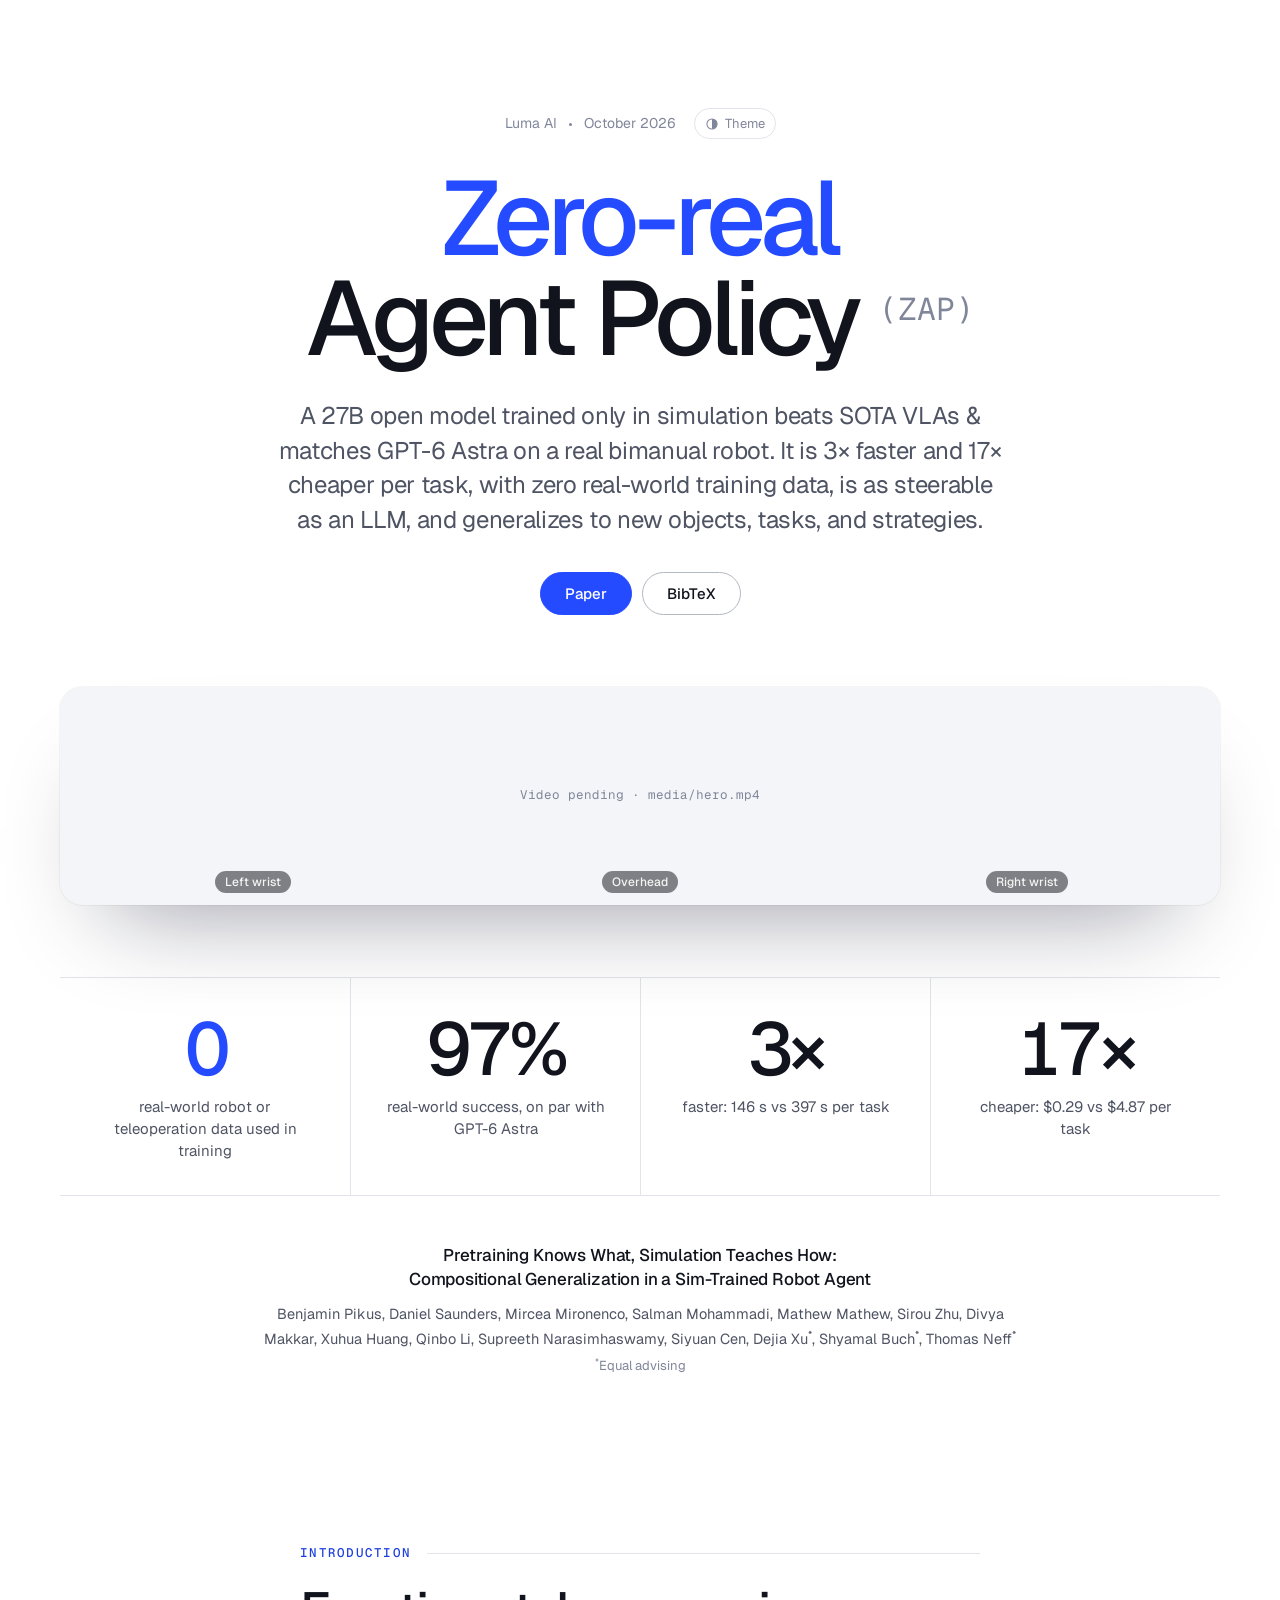
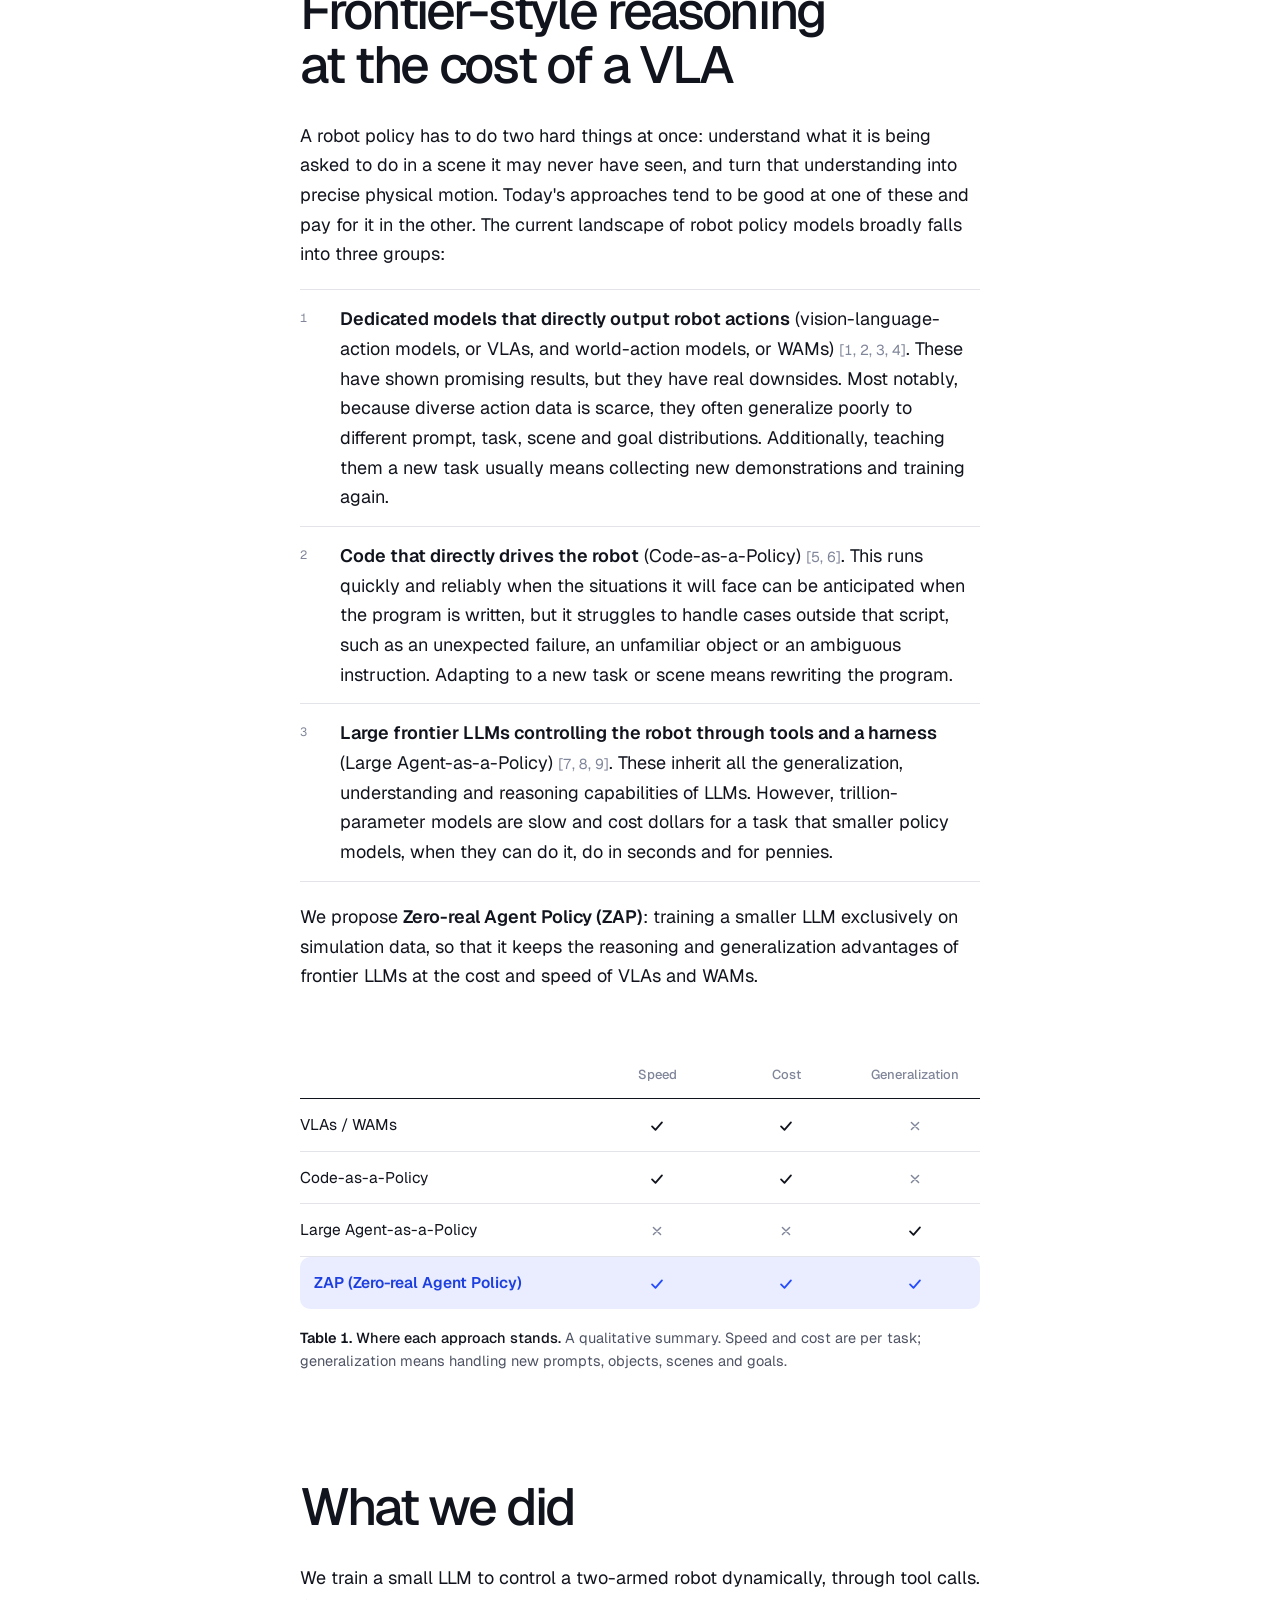
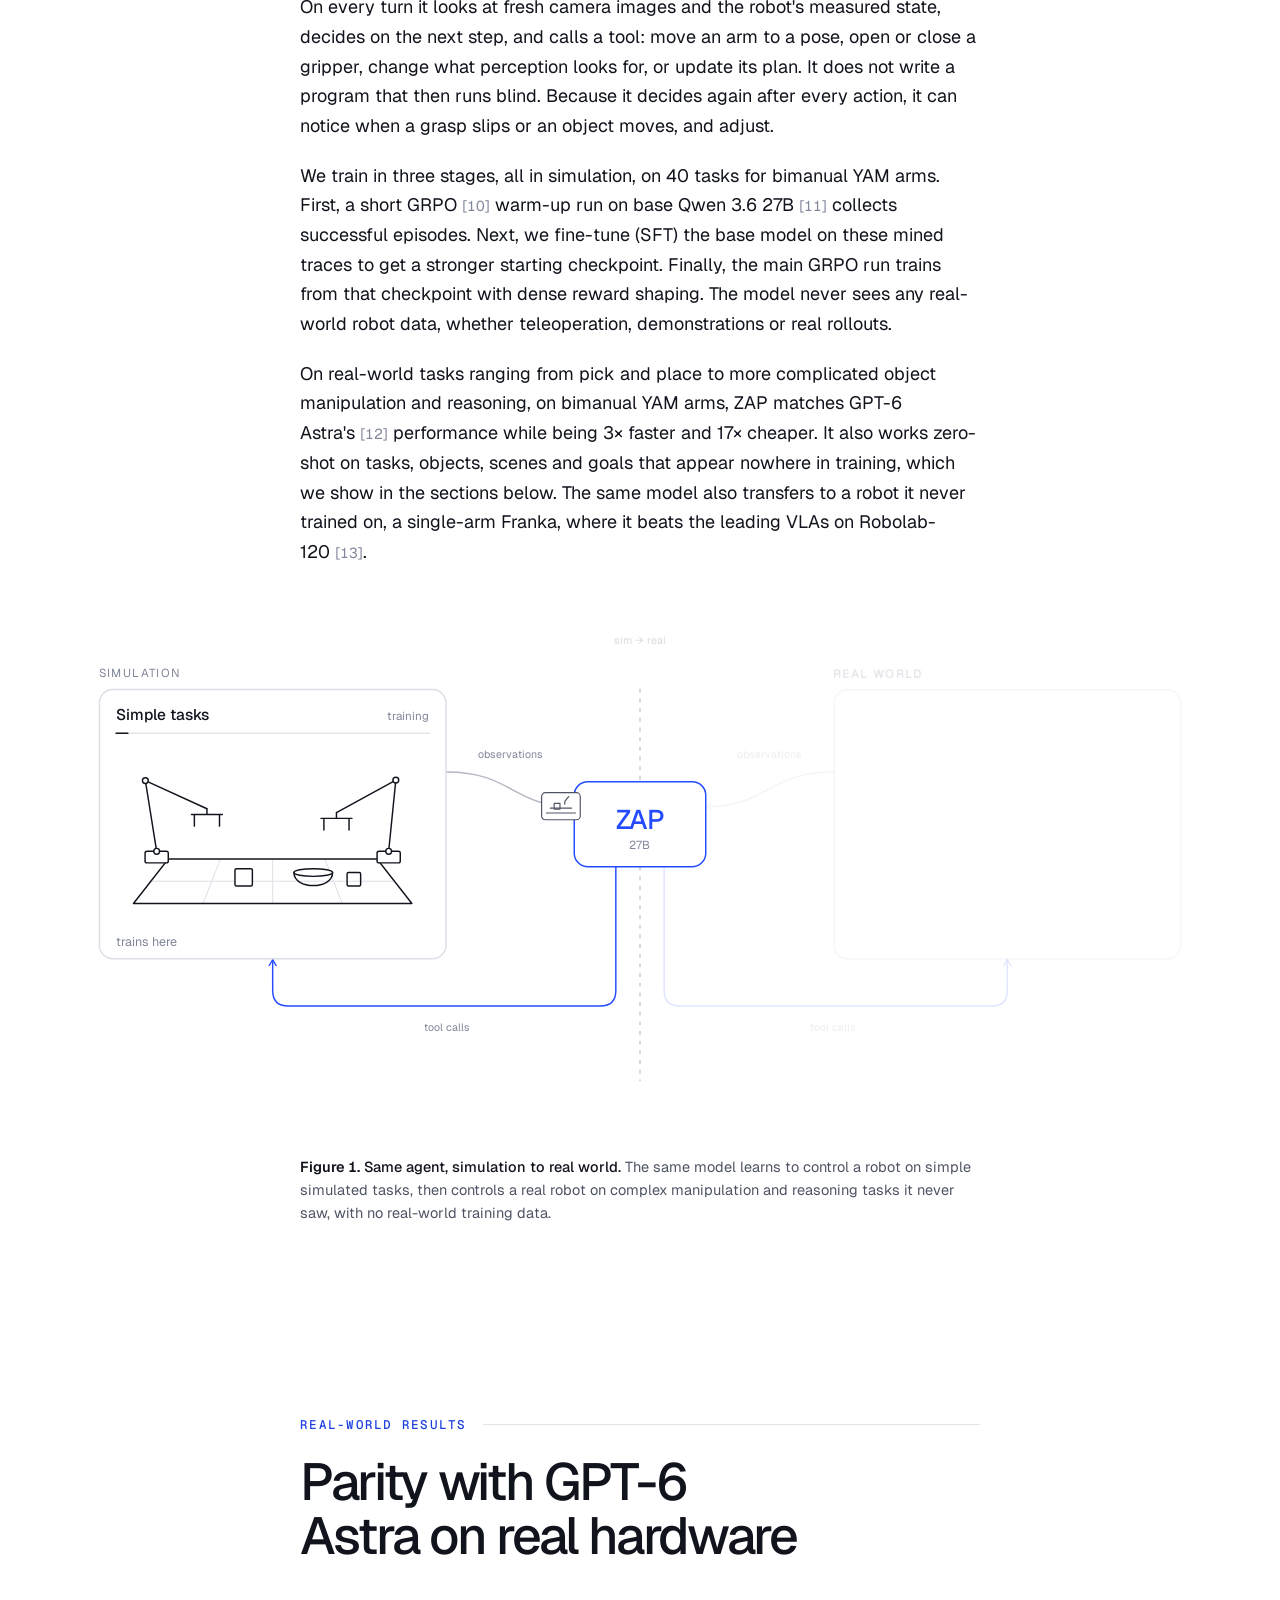
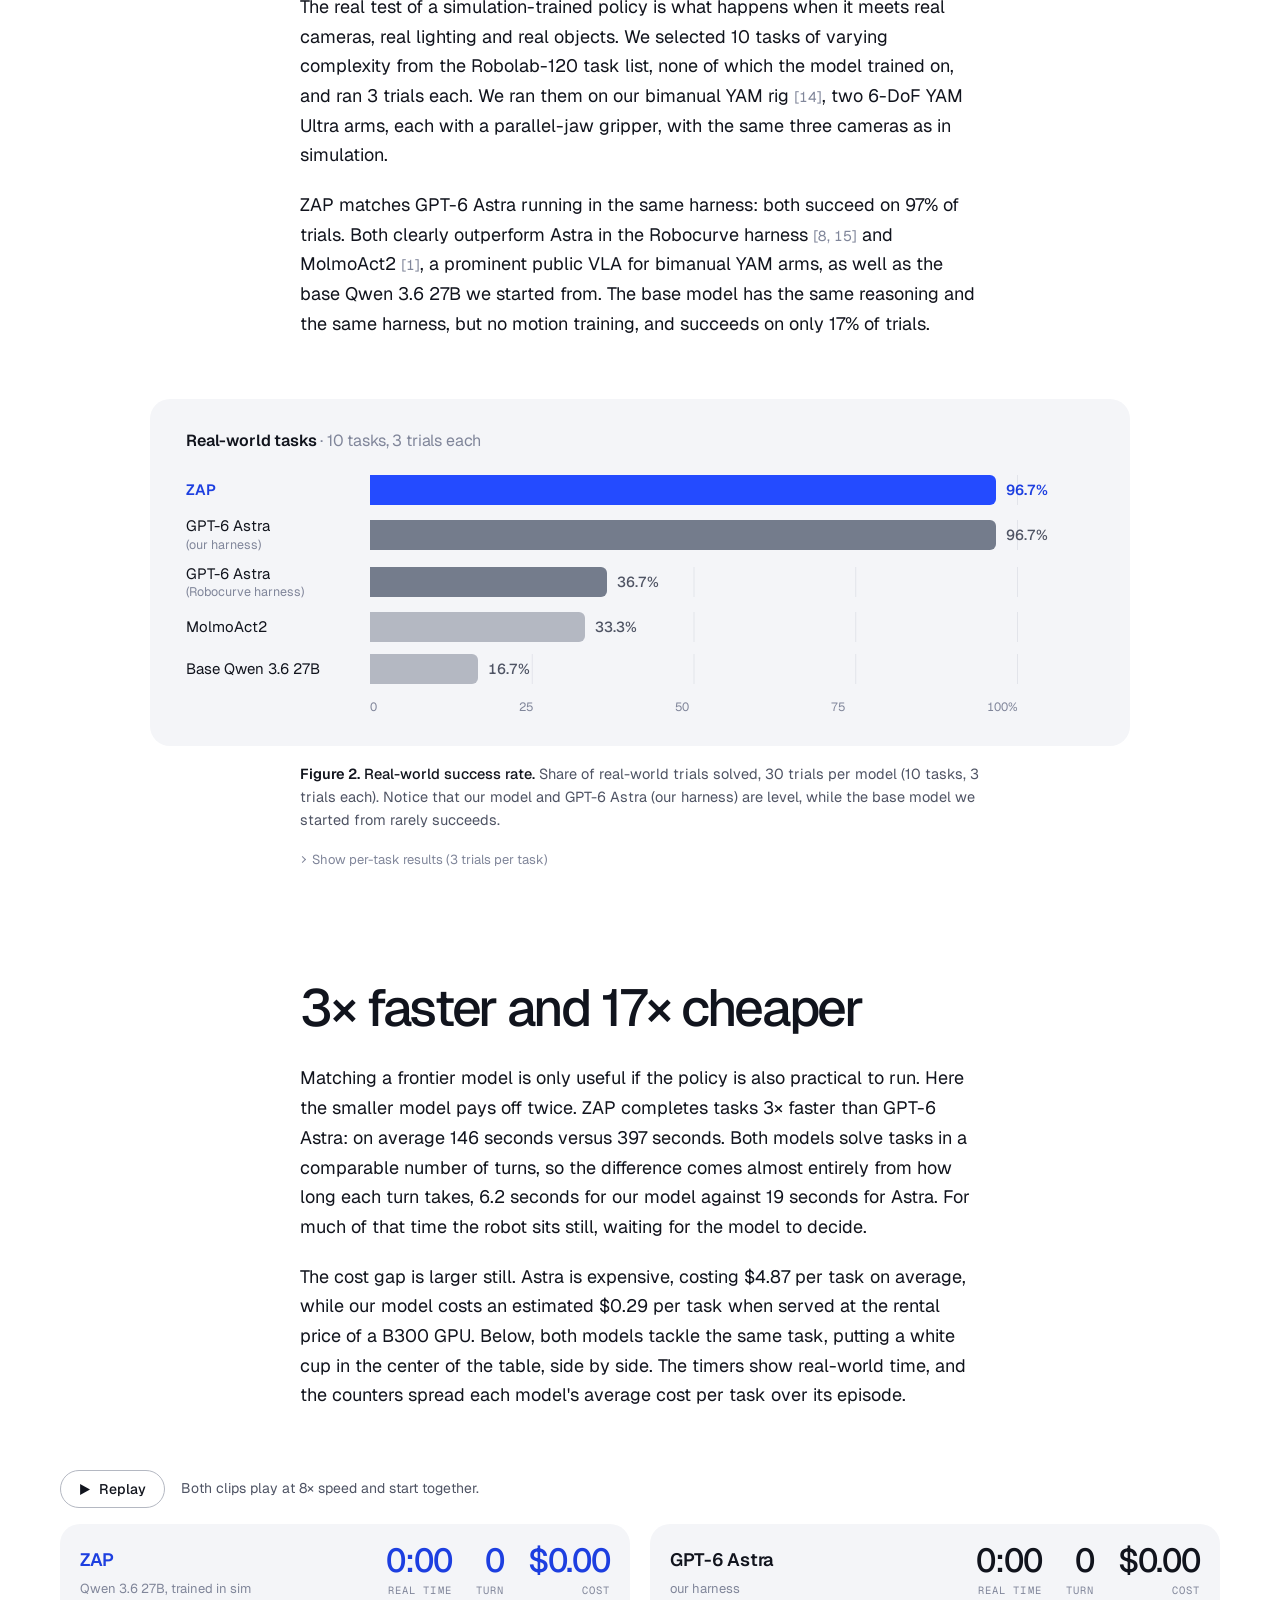
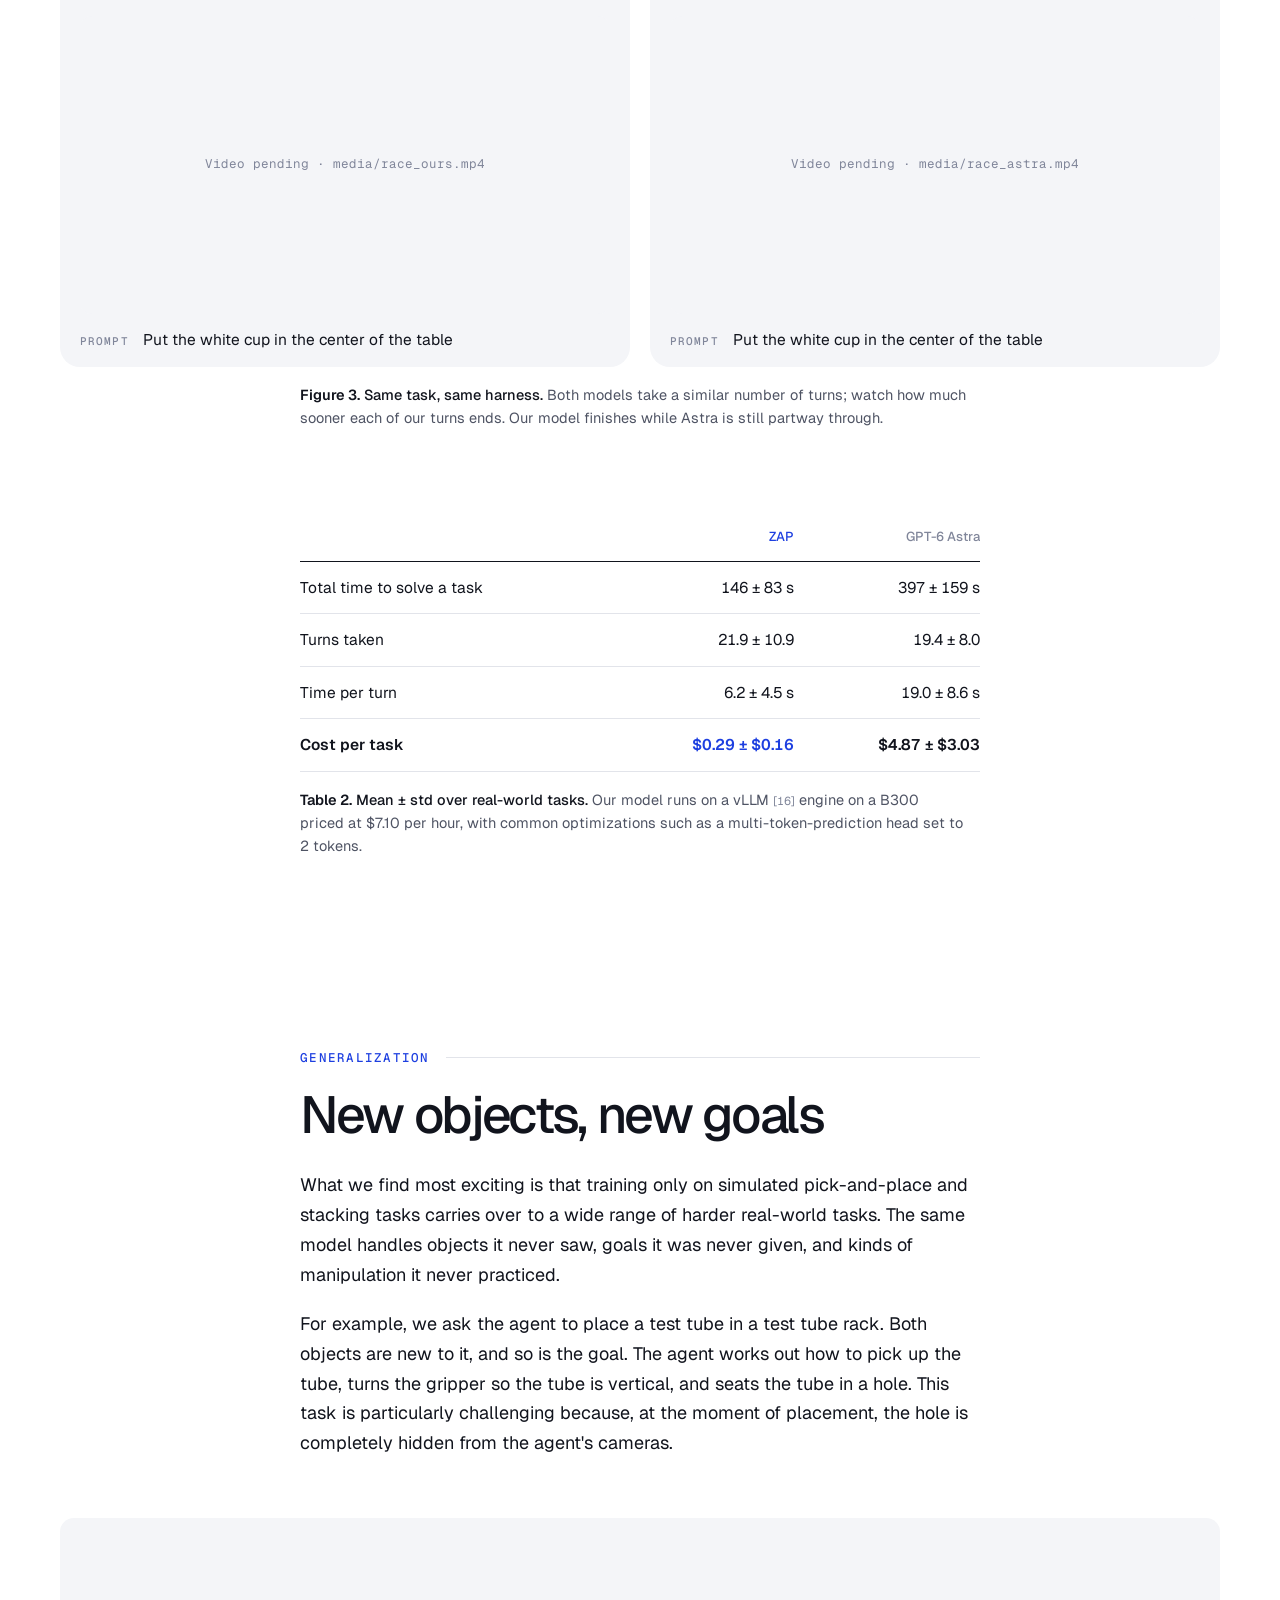
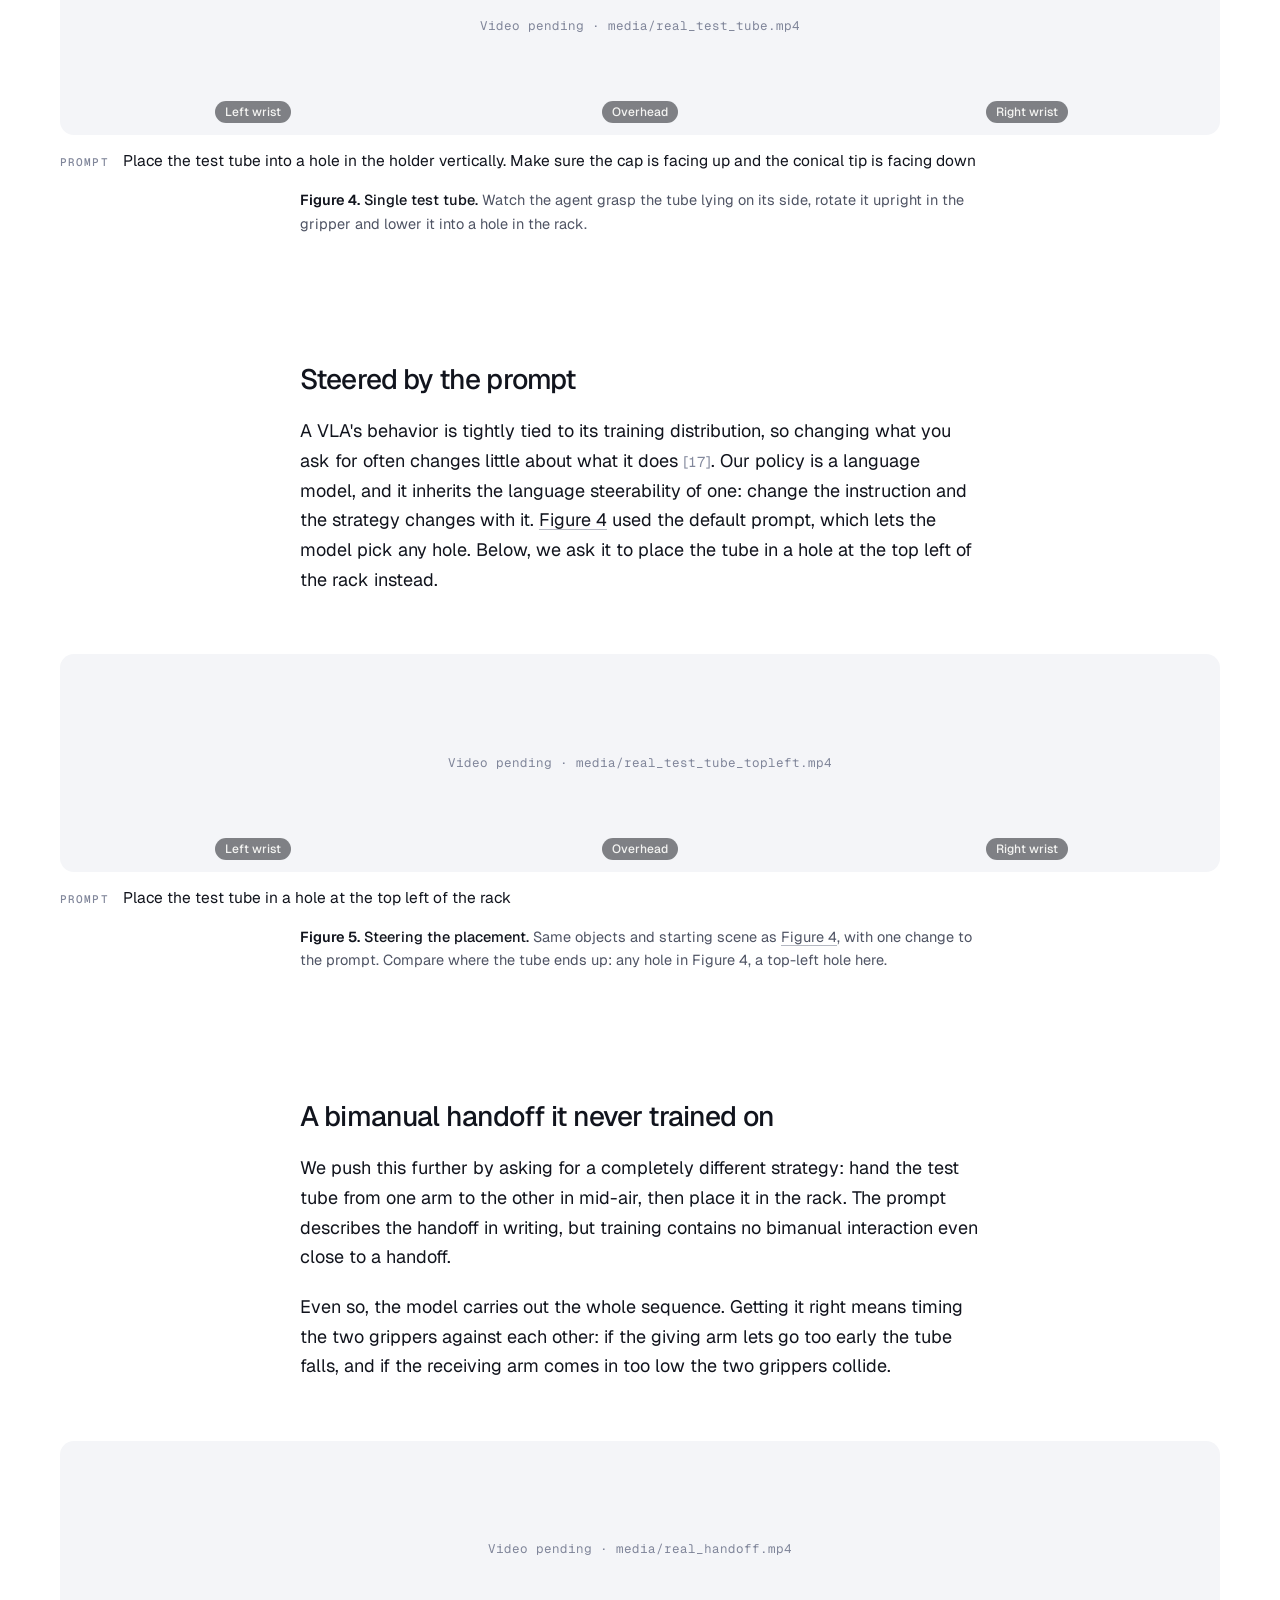
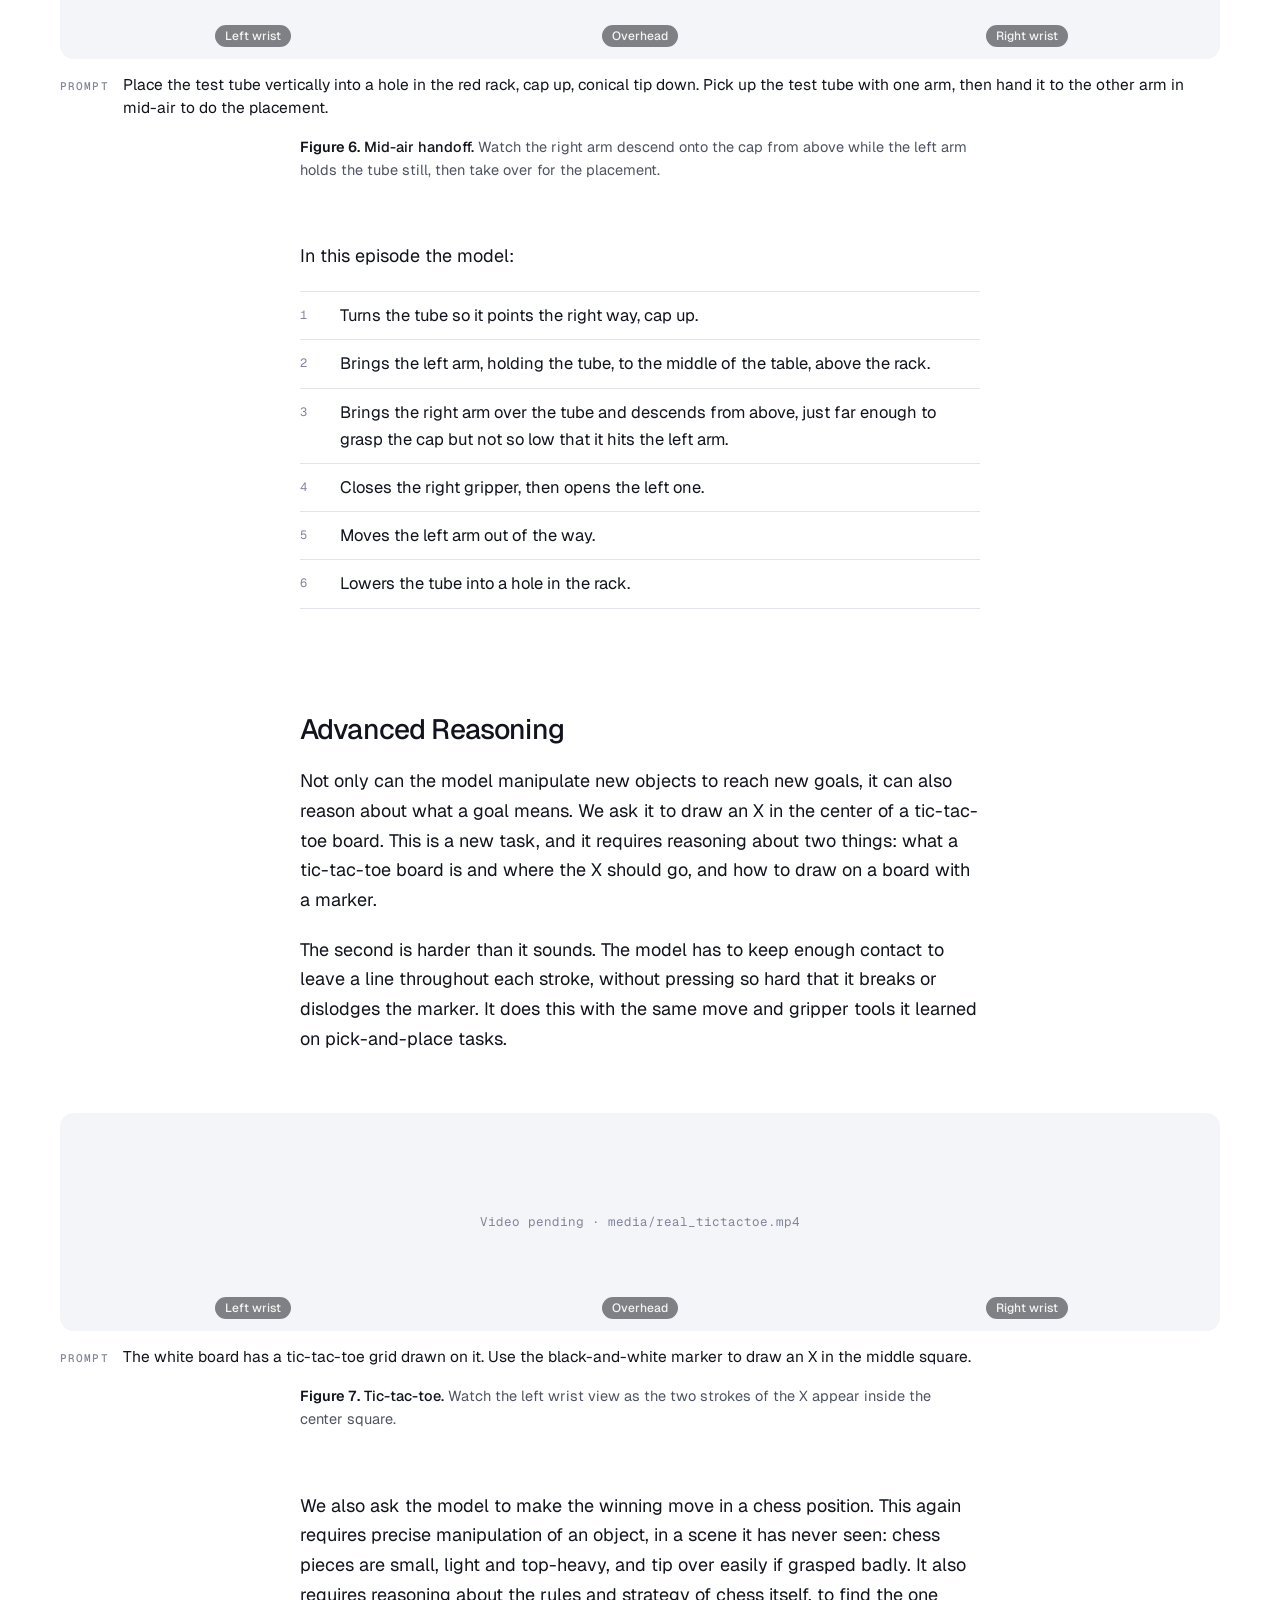
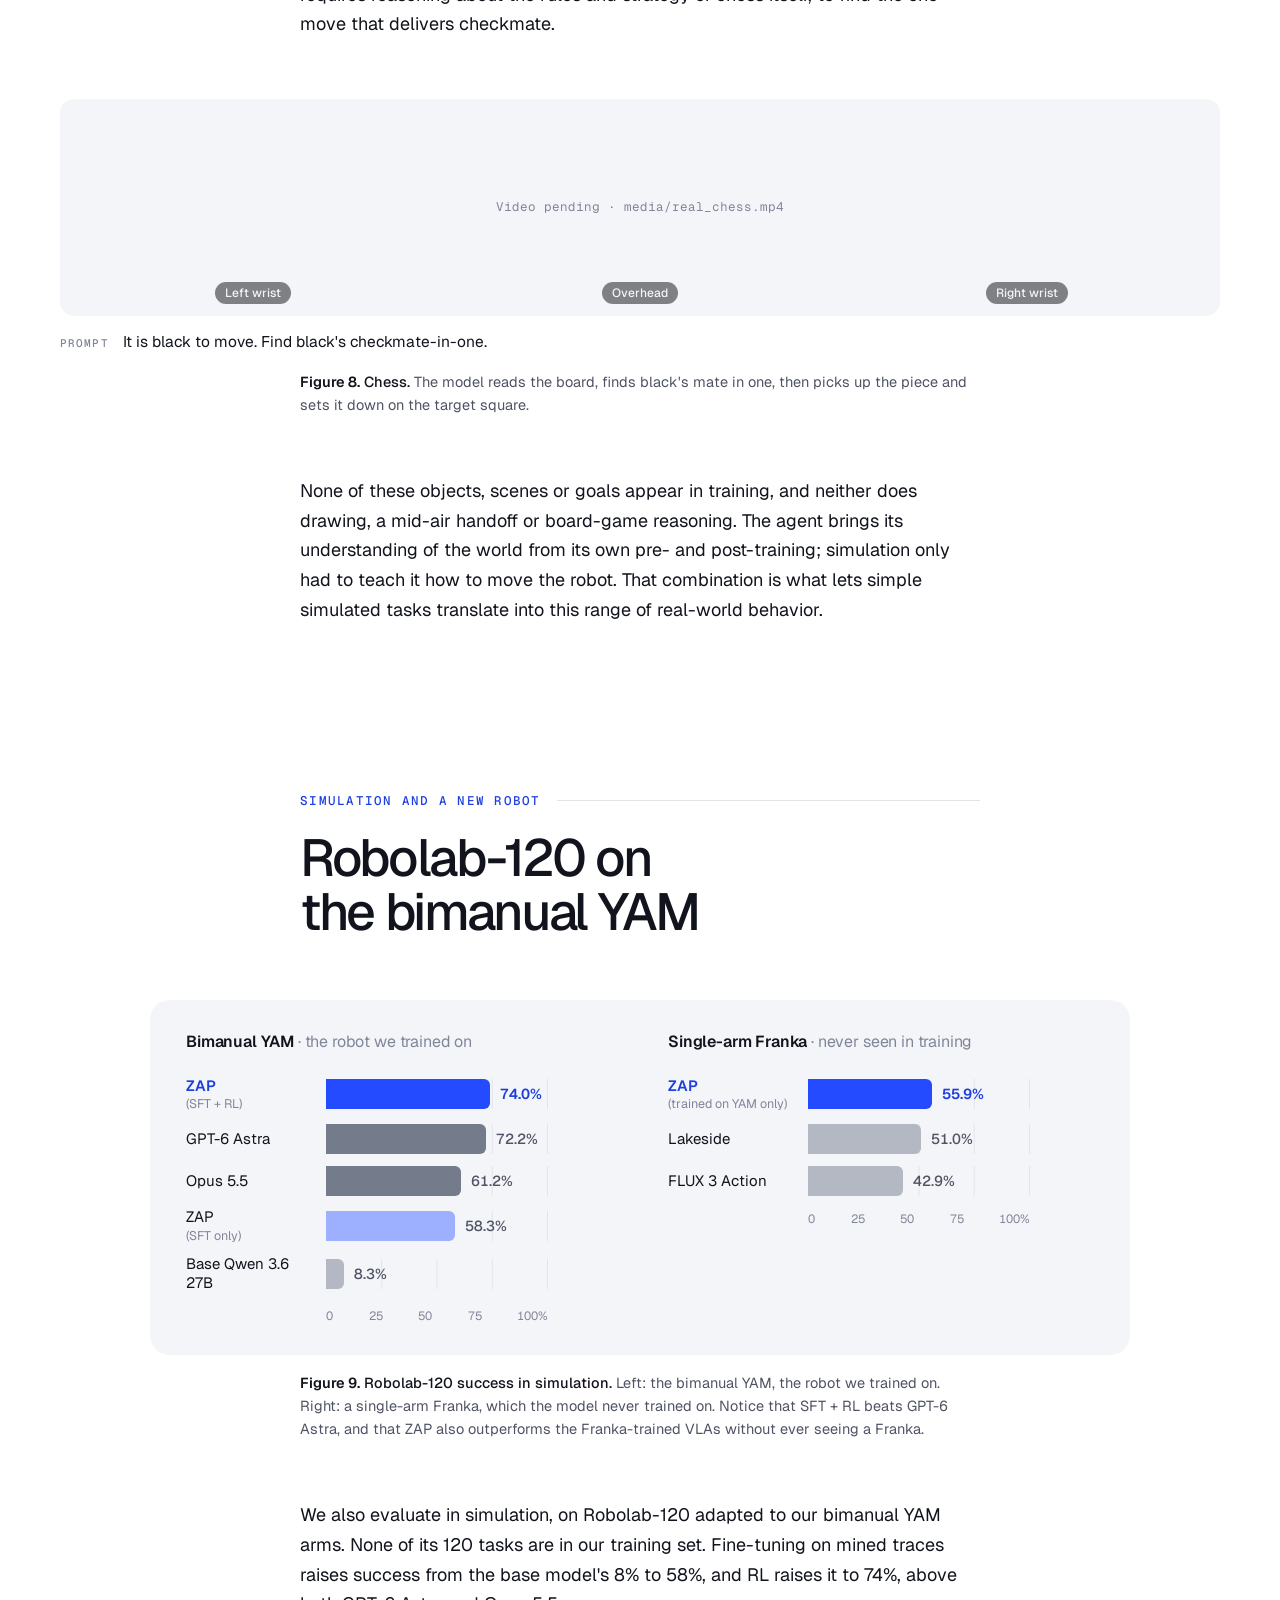
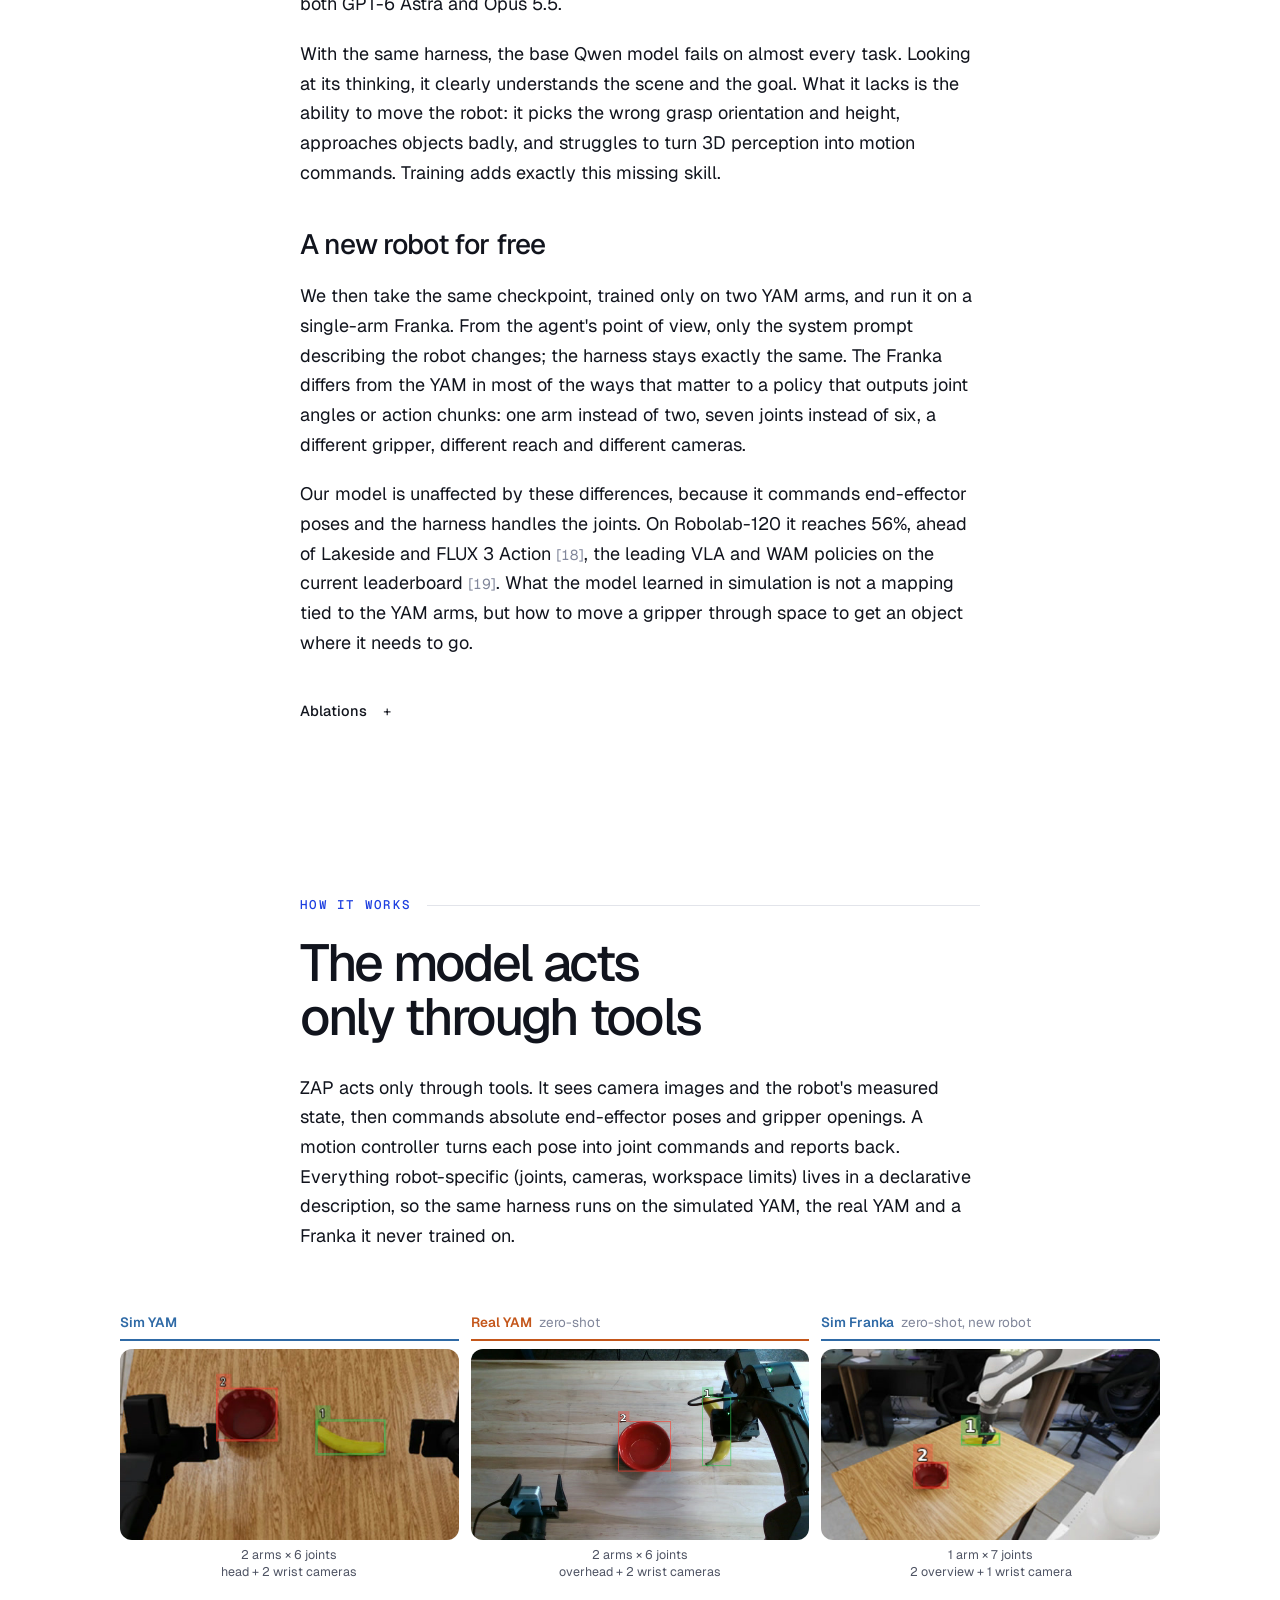
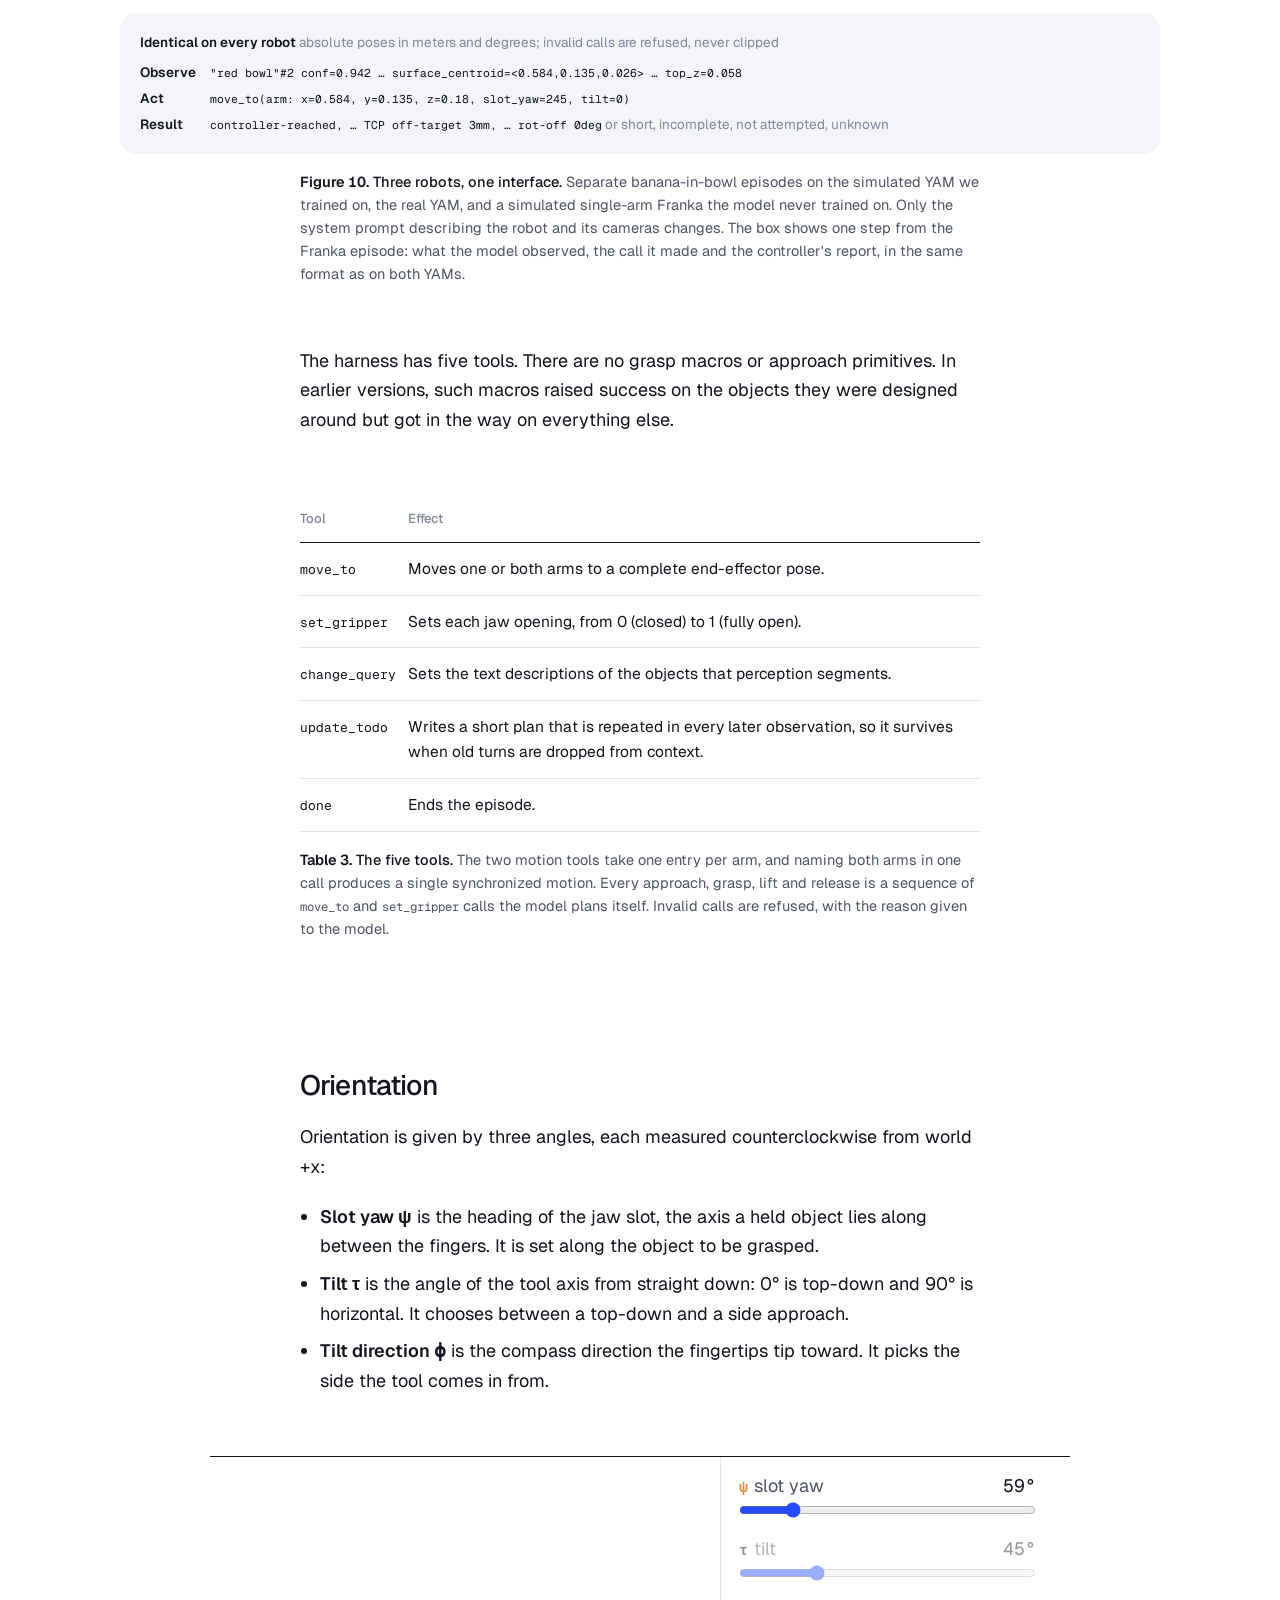
==== commit 23f72a04: "Redesign: one centered axis, sticky contents bar, cleaner figures Design only; no text, numbers or f" ====
--- a/index.html
+++ b/index.html
@@ -46,51 +46,52 @@
 <a class="skip" href="#main">Skip to content</a>
 
 <nav class="toc hide" id="toc" aria-label="Contents">
-  <div class="toc-h">Contents</div>
-  <ol>
-    <li><a href="#intro">Introduction</a></li>
-    <li><a href="#results">Real-world results</a></li>
-    <li><a href="#beyond">Generalization</a></li>
-    <li><a href="#simresults">Simulation and a new robot</a></li>
-    <li><a href="#how">How it works</a></li>
-    <li><a href="#training">How we trained it</a></li>
-    <li><a href="#failures">Failures</a></li>
-    <li><a href="#lessons">What didn't work</a></li>
-    <li><a href="#takeaway">Takeaway</a></li>
-    <li><a href="#references">References</a></li>
-    <li><a href="#cite">Citation</a></li>
-    <li><a href="#appendix">Appendix</a></li>
-  </ol>
+  <div class="toc-in">
+    <div class="toc-h vh">Contents</div>
+    <ol>
+      <li><a href="#intro">Introduction</a></li>
+      <li><a href="#results">Real-world results</a></li>
+      <li><a href="#beyond">Generalization</a></li>
+      <li><a href="#simresults">Simulation and a new robot</a></li>
+      <li><a href="#how">How it works</a></li>
+      <li><a href="#training">How we trained it</a></li>
+      <li><a href="#failures">Failures</a></li>
+      <li><a href="#lessons">What didn't work</a></li>
+      <li><a href="#takeaway">Takeaway</a></li>
+      <li><a href="#references">References</a></li>
+      <li><a href="#cite">Citation</a></li>
+      <li><a href="#appendix">Appendix</a></li>
+    </ol>
+    <div class="toc-end"><button class="theme-btn" type="button" aria-label="Toggle dark theme"><svg viewBox="0 0 20 20" aria-hidden="true"><circle cx="10" cy="10" r="7.25" fill="none" stroke="currentColor" stroke-width="1.5"/><path d="M10 2.75a7.25 7.25 0 0 1 0 14.5z" fill="currentColor"/></svg><span class="vh">Theme</span></button><a class="btn primary sm" href="https://arxiv.org/abs/2610.35817">Paper</a></div>
+  </div>
 </nav>
 
 <main id="main">
 <div id="top">
+<header class="hero">
+  <div class="meta">Luma AI <time datetime="2026-10-26">October 2026</time> <button class="theme-btn" type="button" aria-label="Toggle dark theme"><svg viewBox="0 0 20 20" aria-hidden="true"><circle cx="10" cy="10" r="7.25" fill="none" stroke="currentColor" stroke-width="1.5"/><path d="M10 2.75a7.25 7.25 0 0 1 0 14.5z" fill="currentColor"/></svg><span>Theme</span></button></div>
+  <h1><span class="nw"><em>Zero-real</em></span> <span class="nw">Agent Policy</span> <span class="acr">(ZAP)</span></h1>
+  <p class="sub">A 27B open model trained only in simulation beats SOTA VLAs &amp; matches GPT-6 Astra on a real bimanual robot. It is 3× faster and 17× cheaper per task, with zero real-world training data, is as steerable as an LLM, and generalizes to new objects, tasks, and strategies.</p>
+  <div class="links"><a class="btn primary" href="https://arxiv.org/abs/2610.35817">Paper</a><a class="btn ghost" href="#cite">BibTeX</a></div>
+</header>
 <!-- HERO -->
-<figure class="hero-media" id="fig-hero" aria-label="Highlights from real-robot episodes">
+<figure class="hero-media wide" id="fig-hero" aria-label="Highlights from real-robot episodes">
   <div data-video="hero" data-hero="1"></div>
 </figure>
-<header class="hero wide">
-  <h1><span class="nw"><em>Zero-real</em></span> <span class="nw">Agent Policy</span> <span class="acr">(ZAP)</span></h1>
-  <p class="sub">A 27B open model trained only in simulation beats SOTA VLAs &amp; matches GPT-6 Astra on a real bimanual robot. It is 3× faster and 17× cheaper per task, with zero real-world training data, is as steerable as an LLM, and generalizes to new objects, tasks, and strategies.</p>
-  <div class="byline">
-    <div class="authors">
-      <div class="paper-title">Pretraining Knows What, Simulation Teaches How: Compositional Generalization in a Sim-Trained Robot Agent</div>
-      Benjamin Pikus, Daniel Saunders, Mircea Mironenco, Salman Mohammadi, Mathew Mathew, Sirou Zhu, Divya Makkar, Xuhua Huang, Qinbo Li, Supreeth Narasimhaswamy, Siyuan Cen, Dejia Xu<sup>*</sup>, Shyamal Buch<sup>*</sup>, Thomas Neff<sup>*</sup>
-      <div class="author-note"><sup>*</sup>Equal advising</div>
-      <div class="links"><a class="btn primary" href="https://arxiv.org/abs/2610.35817">Paper</a><a class="btn ghost" href="#cite">BibTeX</a></div>
-    </div>
-    <div class="meta">Luma AI<br><time datetime="2026-10-26">October 2026</time><br><button class="theme-btn" type="button" aria-label="Toggle dark theme"><svg viewBox="0 0 20 20" aria-hidden="true"><circle cx="10" cy="10" r="7.25" fill="none" stroke="currentColor" stroke-width="1.5"/><path d="M10 2.75a7.25 7.25 0 0 1 0 14.5z" fill="currentColor"/></svg><span>Theme</span></button></div>
-  </div>
-</header>
 </div>
 
 <!-- HEADLINE -->
-<section class="sec wide" id="headline" aria-label="Summary" style="padding-top:88px">
+<section class="wide" id="headline" aria-label="Summary">
   <div class="strip">
     <div class="stat"><div class="num">0</div><div class="lbl">real-world robot or teleoperation data used in training</div></div>
     <div class="stat"><div class="num">97%</div><div class="lbl">real-world success, on par with GPT-6 Astra</div></div>
     <div class="stat"><div class="num">3×</div><div class="lbl">faster: 146 s vs 397 s per task</div></div>
     <div class="stat"><div class="num">17×</div><div class="lbl">cheaper: $0.29 vs $4.87 per task</div></div>
+  </div>
+  <div class="byline">
+    <div class="paper-title">Pretraining Knows What, Simulation Teaches How: Compositional Generalization in a Sim-Trained Robot Agent</div>
+    <div class="authors">Benjamin Pikus, Daniel Saunders, Mircea Mironenco, Salman Mohammadi, Mathew Mathew, Sirou Zhu, Divya Makkar, Xuhua Huang, Qinbo Li, Supreeth Narasimhaswamy, Siyuan Cen, Dejia Xu<sup>*</sup>, Shyamal Buch<sup>*</sup>, Thomas Neff<sup>*</sup></div>
+    <div class="author-note"><sup>*</sup>Equal advising</div>
   </div>
 </section>
 
@@ -257,12 +258,14 @@
 <!-- SIMULATION AND A NEW ROBOT -->
 <section class="sec part" id="simresults" aria-labelledby="h-simresults">
   <div class="col part-head"><h2 class="part-title" id="h-simresults">Simulation and a new robot</h2></div>
+  <div class="col stack">
+    <h3 class="h-lead">Robolab-120 on the bimanual YAM</h3>
+  </div>
   <figure class="wide" id="fig-sim" style="max-width:980px">
     <div class="bars" id="sim-bars"></div>
     <figcaption><a class="fig-num" href="#fig-sim">Figure 9.</a> <span class="fig-name">Robolab-120 success in simulation.</span> Left: the bimanual YAM, the robot we trained on. Right: a single-arm Franka, which the model never trained on. Notice that SFT + RL beats GPT-6 Astra, and that ZAP also outperforms the Franka-trained VLAs without ever seeing a Franka.</figcaption>
   </figure>
   <div class="col stack">
-    <h3 class="h-lead">Robolab-120 on the bimanual YAM</h3>
     <p>We also evaluate in simulation, on Robolab-120 adapted to our bimanual YAM arms. None of its 120 tasks are in our training set. Fine-tuning on mined traces raises success from the base model's 8% to 58%, and RL raises it to 74%, above both GPT-6 Astra and Opus 5.5.</p>
     <p>With the same harness, the base Qwen model fails on almost every task. Looking at its thinking, it clearly understands the scene and the goal. What it lacks is the ability to move the robot: it picks the wrong grasp orientation and height, approaches objects badly, and struggles to turn 3D perception into motion commands. Training adds exactly this missing skill.</p>
     <h4 class="h-sub">A new robot for free</h4>
--- a/assets/css/site.css
+++ b/assets/css/site.css
@@ -1,14 +1,15 @@
 /* Zero-real Agent Policy (ZAP): site styles.
- * Editorial layout: full-bleed hero, one ~680px reading column, figures
- * that break out to ~1120px, a fixed contents rail from 1200px, hairlines
- * only where they separate meaning. One color, cobalt, marks ZAP (and the
+ * Editorial layout on one centered axis: a centered title block, the hero
+ * film and figures at ~1160px, one ~680px reading column, a slim sticky
+ * contents bar once the header scrolls away, hairlines only where they
+ * separate meaning. One color, cobalt, marks ZAP (and the
  * primary action); comparisons are slate and gray; everything else is neutral. */
 
 :root {
   --bg: #ffffff;
-  --bg-2: #f3f4f7;          /* quiet tint for code and the tip */
-  --ink: #191c27;
-  --ink-2: #565b68;
+  --bg-2: #f4f5f8;          /* quiet tint for code and the tip */
+  --ink: #11141d;
+  --ink-2: #4f5464;
   --ink-3: #80869a;
   --rule: #e2e4ea;
   --accent: #244bff;        /* ZAP */
@@ -37,9 +38,10 @@
   --font-mono: var(--f-mono);
 
   --col: 680px;
-  --wide: 1120px;
-  --gutter: 16px;
-  --rail: 184px;           /* contents rail width */
+  --wide: 1160px;
+  --gutter: 24px;
+  --bar: 60px;             /* sticky contents bar height */
+  --radius: 14px;
   color-scheme: light;
 }
 @media (prefers-color-scheme: dark) {
@@ -63,11 +65,12 @@
 
 /* ---------- base ---------- */
 *, *::before, *::after { box-sizing: border-box; }
-html { -webkit-text-size-adjust: 100%; scroll-behavior: smooth; scroll-padding-top: 24px; }
+html { -webkit-text-size-adjust: 100%; scroll-behavior: smooth; scroll-padding-top: calc(var(--bar) + 24px); }
+@media (max-width: 760px) { :root { --gutter: 16px; } }
 @media (prefers-reduced-motion: reduce) { html { scroll-behavior: auto; } }
 body {
   margin: 0; background: var(--bg); color: var(--ink);
-  font-family: var(--f-sans); font-size: 18px; line-height: 1.6; font-weight: 400;
+  font-family: var(--f-sans); font-size: 18px; line-height: 1.65; font-weight: 400;
   -webkit-font-smoothing: antialiased; text-rendering: optimizeLegibility;
   overflow-x: clip;
 }
@@ -88,101 +91,112 @@
 .col, .wide { width: min(100% - 2 * var(--gutter), var(--col)); margin-inline: auto; }
 .wide { width: min(100% - 2 * var(--gutter), var(--wide)); }
 .stack { display: flex; flex-direction: column; gap: 20px; }
-section.sec { padding-top: 112px; display: flex; flex-direction: column; gap: 36px; }
-section.sec > .sub-sec { padding-top: 40px; }
+section.sec { padding-top: 168px; display: flex; flex-direction: column; gap: 36px; }
+section.sec > .sub-sec { padding-top: 48px; }
 .two { display: grid; grid-template-columns: repeat(2, minmax(0, 1fr)); gap: 40px; }
 .two > * { min-width: 0; }
-@media (max-width: 760px) { .two { grid-template-columns: 1fr; gap: 36px; } section.sec { padding-top: 80px; } }
+@media (max-width: 760px) { .two { grid-template-columns: 1fr; gap: 36px; } section.sec { padding-top: 112px; } }
 
 /* ---------- theme toggle (byline and footer) ---------- */
 .theme-btn { display: inline-flex; align-items: center; gap: 6px; border: 0; background: transparent; color: var(--ink-3); cursor: pointer; padding: 4px 0; font: inherit; }
 .theme-btn:hover { color: var(--ink); }
 .theme-btn svg { width: 14px; height: 14px; flex: none; }
 
-/* ---------- contents rail (the page navigation from 1200px; hidden below) ---------- */
-.toc { display: none; }
-@media (min-width: 1200px) {
-  .toc { display: block; position: fixed; z-index: 20; top: 48px; left: 32px; width: var(--rail); max-height: calc(100vh - 96px); overflow-y: auto; transition: opacity .2s; }
-  .toc-h { font-family: var(--f-mono); font-size: 11px; letter-spacing: .12em; text-transform: uppercase; color: var(--ink-3); margin-bottom: 12px; }
-  .toc ol { list-style: none; margin: 0; padding: 0; display: flex; flex-direction: column; }
-  .toc a { display: block; padding: 5px 0 5px 20px; position: relative; color: var(--ink-3); text-decoration: none; font-size: 13.5px; line-height: 1.35; transition: color .15s; }
-  .toc a:hover { color: var(--ink); }
-  .toc a.on { color: var(--ink); font-weight: 500; }
-  .toc a.on::before { content: ""; position: absolute; left: 0; top: calc(50% - .5px); width: 12px; height: 1px; background: var(--accent); }
-  .toc.hide { opacity: 0; pointer-events: none; visibility: hidden; }
-  /* Between 1200 and 1560px there is no room for the rail beside the 1120px figures,
-     so the sections below the hero shift right to clear it. */
-  main > section.sec { padding-left: calc(var(--rail) + 48px); }
-}
-@media (min-width: 1560px) {
-  .toc { left: max(32px, calc((100vw - var(--wide)) / 2 - var(--rail) - 48px)); }
-  main > section.sec { padding-left: 0; }
-}
+/* ---------- contents bar (slides in once the header has scrolled away) ---------- */
+.toc { position: fixed; z-index: 30; top: 0; left: 0; right: 0; height: var(--bar); background: color-mix(in srgb, var(--bg) 86%, transparent); -webkit-backdrop-filter: saturate(180%) blur(16px); backdrop-filter: saturate(180%) blur(16px); border-bottom: 1px solid var(--rule); transition: transform .3s cubic-bezier(.2, .7, .2, 1), opacity .3s; }
+.toc.hide { transform: translateY(-100%); opacity: 0; pointer-events: none; visibility: hidden; }
+.toc-in { width: min(100% - 2 * var(--gutter), var(--wide)); height: 100%; margin-inline: auto; display: flex; align-items: center; gap: 16px; }
+.toc ol { list-style: none; margin: 0 0 0 -11px; padding: 0 12px 0 0; display: flex; gap: 2px; flex: 1; min-width: 0; overflow-x: auto; scrollbar-width: none; -webkit-mask-image: linear-gradient(to right, #000 calc(100% - 28px), transparent); mask-image: linear-gradient(to right, #000 calc(100% - 28px), transparent); }
+.toc ol::-webkit-scrollbar { display: none; }
+.toc a { display: block; padding: 7px 11px; border-radius: 999px; color: var(--ink-2); text-decoration: none; font-size: 13.5px; line-height: 1.2; white-space: nowrap; transition: color .15s, background .15s; }
+.toc a:hover { color: var(--ink); }
+.toc a.on { color: var(--ink); background: var(--bg-2); font-weight: 500; }
+.toc-end { flex: none; display: flex; align-items: center; gap: 10px; }
+.toc-end .theme-btn { width: 34px; height: 34px; justify-content: center; border-radius: 50%; }
+.toc-end .theme-btn svg { width: 16px; height: 16px; }
+@media (max-width: 760px) { .toc-end .btn { display: none; } }
 
 /* ---------- hero ---------- */
-.hero-media { margin: 0; background: var(--media-bg); }
-.hero-media .vid { gap: 0; }
-.hero-media .vid-frame { border-radius: 0; }
-.hero-media .views, .hero-media .prompt, .hero-media .full-prompt { width: min(100% - 2 * var(--gutter), var(--wide)); margin-inline: auto; }
-.hero-media .views { color: #8d8c88; padding-top: 10px; }
-.hero-media .prompt { color: #d8d7d3; padding: 6px 0 16px; font-size: 12.5px; }
-.hero-media .prompt .k { color: #8d8c88; }
-.hero { padding-top: 72px; display: flex; flex-direction: column; gap: 28px; }
-.hero .kicker { font-family: var(--f-mono); font-size: 12px; letter-spacing: .12em; text-transform: uppercase; color: var(--ink-3); }
-.hero h1 { font-size: clamp(44px, 8.6vw, 118px); line-height: .96; letter-spacing: -.045em; font-weight: 500; }
+.hero { width: min(100% - 2 * var(--gutter), 980px); margin-inline: auto; padding-top: clamp(72px, 12vh, 136px); display: flex; flex-direction: column; align-items: center; gap: 30px; text-align: center; }
+.hero .meta { display: flex; align-items: center; justify-content: center; flex-wrap: wrap; gap: 6px 12px; font-size: 14px; color: var(--ink-3); }
+.hero .meta time::before { content: ""; display: inline-block; width: 3px; height: 3px; border-radius: 50%; background: currentColor; vertical-align: middle; margin-right: 12px; }
+.hero .meta .theme-btn { margin-left: 6px; padding: 4px 10px; border: 1px solid var(--rule); border-radius: 999px; font-size: 13px; }
+.hero h1 { font-size: clamp(46px, 8.2vw, 116px); line-height: .95; letter-spacing: -.05em; font-weight: 500; }
 .hero h1 em { font-style: normal; color: var(--accent); }
 .hero h1 .nw { white-space: nowrap; }
-.hero h1 .acr { font-size: .34em; letter-spacing: 0; font-weight: 400; color: var(--ink-3); font-family: var(--f-mono); vertical-align: .9em; white-space: nowrap; }
-.hero .sub { font-size: clamp(20px, 2.3vw, 26px); line-height: 1.4; letter-spacing: -.012em; color: var(--ink-2); max-width: 820px; }
-.byline { display: grid; grid-template-columns: minmax(0, 1fr) auto; gap: 8px 48px; padding-top: 24px; border-top: 1px solid var(--rule); font-size: 14.5px; color: var(--ink-2); line-height: 1.55; }
-.byline .authors { color: var(--ink); max-width: 820px; }
-.byline .meta { font-family: var(--f-mono); font-size: 12.5px; color: var(--ink-3); white-space: nowrap; text-align: right; line-height: 1.8; }
-@media (max-width: 760px) { .byline { grid-template-columns: 1fr; } .byline .meta { text-align: left; } .hero { padding-top: 48px; } }
-
-/* ---------- headline numerals ---------- */
-.strip { display: grid; grid-template-columns: repeat(4, minmax(0, 1fr)); gap: 32px; }
-.stat { display: flex; flex-direction: column; gap: 10px; min-width: 0; }
-.stat .num { font-size: clamp(48px, 6.4vw, 88px); line-height: .95; letter-spacing: -.05em; font-weight: 400; font-variant-numeric: tabular-nums; }
+.hero h1 .acr { font-size: .3em; letter-spacing: 0; font-weight: 400; color: var(--ink-3); font-family: var(--f-mono); vertical-align: 1.1em; white-space: nowrap; }
+.hero .sub { font-size: clamp(19px, 2.1vw, 24px); line-height: 1.45; letter-spacing: -.014em; color: var(--ink-2); max-width: 800px; text-wrap: balance; }
+.hero .links { display: flex; flex-wrap: wrap; justify-content: center; gap: 10px; margin-top: 4px; }
+.hero .links .btn { padding: 13px 24px; font-size: 15px; }
+.hero-media { margin: clamp(56px, 8vh, 88px) auto 0; }
+.hero-media .vid { gap: 0; }
+.hero-media .vid-frame, .hero-media [data-video]:empty { border-radius: 22px; box-shadow: 0 50px 100px -50px rgb(10 14 40 / .45), 0 0 0 1px rgb(0 0 0 / .04); }
+@media (max-width: 760px) { .hero { gap: 22px; } .hero-media .vid-frame, .hero-media [data-video]:empty { border-radius: 14px; } }
+
+/* ---------- headline numerals and byline ---------- */
+#headline { padding-top: 72px; }
+.strip { display: grid; grid-template-columns: repeat(4, minmax(0, 1fr)); border-top: 1px solid var(--rule); border-bottom: 1px solid var(--rule); }
+.stat { display: flex; flex-direction: column; align-items: center; text-align: center; gap: 12px; min-width: 0; padding: 36px 20px 34px; }
+.stat + .stat { border-left: 1px solid var(--rule); }
+.stat .num { font-size: clamp(48px, 5.8vw, 80px); line-height: .95; letter-spacing: -.055em; font-weight: 500; font-variant-numeric: tabular-nums; }
 .stat:first-child .num { color: var(--accent); }
 .stat .lbl { font-size: 15px; line-height: 1.45; color: var(--ink-2); max-width: 22ch; }
-@media (max-width: 760px) { .strip { grid-template-columns: repeat(2, minmax(0, 1fr)); gap: 36px 20px; } }
+@media (max-width: 760px) {
+  .strip { grid-template-columns: repeat(2, minmax(0, 1fr)); }
+  .stat { padding: 28px 12px; }
+  .stat:nth-child(3) { border-left: 0; }
+  .stat:nth-child(n+3) { border-top: 1px solid var(--rule); }
+}
+.byline { max-width: 860px; margin: 48px auto 0; text-align: center; font-size: 14.5px; line-height: 1.7; color: var(--ink-2); }
+.byline .paper-title { font-size: 17px; font-weight: 500; letter-spacing: -.01em; color: var(--ink); margin-bottom: 10px; line-height: 1.4; text-wrap: balance; }
+.byline .authors { color: var(--ink-2); text-wrap: balance; }
+.byline .author-note { font-size: 13px; color: var(--ink-3); margin-top: 4px; }
+.byline sup { font-size: .7em; line-height: 0; }
 
 /* ---------- section heads & prose ---------- */
-.eyebrow { font-family: var(--f-mono); font-size: 12px; letter-spacing: .12em; text-transform: uppercase; color: var(--ink-3); display: flex; gap: 14px; align-items: baseline; }
-.eyebrow .no { color: var(--ink-3); }
-/* Three levels: part titles (the rail labels), lead headings, sub-headings. */
-.part-head { padding-top: 22px; border-top: 1px solid var(--ink); }
-.part-title { font-size: clamp(38px, 5.4vw, 64px); line-height: 1.02; letter-spacing: -.045em; font-weight: 500; scroll-margin-top: 24px; }
-section.part > .part-head + * { margin-top: -8px; }
-.h-lead { font-size: clamp(25px, 3.1vw, 36px); line-height: 1.12; letter-spacing: -.03em; }
-.h-sub { font-size: 22px; line-height: 1.25; letter-spacing: -.02em; }
-.stack > .h-sub { margin-top: 12px; }
+/* A part's title is a small cobalt label over its lead heading; a part
+   without a lead heading shows its title at lead size instead. */
+.part-head { padding: 0; }
+.part-title { display: flex; align-items: center; gap: 16px; font-family: var(--f-mono); font-size: 12.5px; font-weight: 500; line-height: 1.3; letter-spacing: .1em; text-transform: uppercase; color: var(--accent-ink); scroll-margin-top: calc(var(--bar) + 24px); }
+.part-title::after { content: ""; flex: 1; height: 1px; background: var(--rule); }
+section.part > .part-head + * { margin-top: -14px; }
+section.part:not(:has(.h-lead)) .part-title { display: block; font-family: var(--f-sans); font-size: clamp(34px, 4.4vw, 52px); line-height: 1.05; letter-spacing: -.045em; text-transform: none; color: var(--ink); }
+section.part:not(:has(.h-lead)) .part-title::after { content: none; }
+section.part:not(:has(.h-lead)) > .part-head + * { margin-top: 0; }
+.h-lead { font-size: clamp(34px, 4.4vw, 52px); line-height: 1.05; letter-spacing: -.045em; }
+.stack > .h-lead + p { margin-top: 8px; }
+.h-sub { font-size: clamp(23px, 2.4vw, 28px); line-height: 1.2; letter-spacing: -.03em; }
+.stack > .h-sub { margin-top: 20px; }
 
 /* ---------- figures ---------- */
-figure { margin: 0; display: flex; flex-direction: column; gap: 14px; min-width: 0; scroll-margin-top: 24px; }
-section.sec > figure { margin-block: 12px; }
-figcaption { font-size: 14px; line-height: 1.55; color: var(--ink-2); max-width: var(--col); }
+figure { margin: 0; display: flex; flex-direction: column; gap: 16px; min-width: 0; scroll-margin-top: calc(var(--bar) + 24px); }
+section.sec > figure { margin-block: 24px; }
+figcaption { font-size: 14.5px; line-height: 1.6; color: var(--ink-2); max-width: var(--col); text-wrap: pretty; }
 figure.wide > figcaption, .trials-more figcaption { margin-inline: auto; } /* line up with the text column */
 .fig-num { font-weight: 600; color: var(--ink); text-decoration: none; font-variant-numeric: tabular-nums; }
 .fig-num:hover { color: var(--accent-ink); }
-.fig-name { color: var(--ink); }
+.fig-name { color: var(--ink); font-weight: 500; }
 .scroll-x { overflow-x: auto; -webkit-overflow-scrolling: touch; }
 .svg-fig { width: 100%; height: auto; display: block; }
 svg text { font-family: var(--f-sans); }
+/* chart panels sit on a soft card */
+.bars { background: var(--bg-2); border-radius: 20px; padding: 32px 36px 28px; }
+@media (max-width: 760px) { .bars { padding: 22px 18px 18px; border-radius: 16px; } }
 
 /* reserve space for video slots before the script fills them */
-[data-video]:empty { aspect-ratio: 16 / 3; background: var(--media-bg); }
+[data-video]:empty { aspect-ratio: 16 / 3; background: var(--media-bg); border-radius: var(--radius); }
 [data-video][data-race]:empty { aspect-ratio: 16 / 9; }
+.hero-media [data-video]:empty { aspect-ratio: 16 / 9; }
 
 /* ---------- video ---------- */
-.vid { display: flex; flex-direction: column; gap: 10px; min-width: 0; }
-.vid-frame { position: relative; background: var(--media-bg); border-radius: 2px; overflow: hidden; max-width: 100%; aspect-ratio: 16 / 9; }
+.vid { display: grid; grid-template-columns: minmax(0, 1fr); align-content: start; gap: 14px; min-width: 0; }
+.vid-frame { position: relative; background: var(--media-bg); border-radius: var(--radius); overflow: hidden; max-width: 100%; aspect-ratio: 16 / 9; }
 .vid-frame video { position: absolute; inset: 0; width: 100%; height: 100%; object-fit: contain; display: block; }
-.badge { position: absolute; top: 10px; right: 10px; font-family: var(--f-mono); font-size: 11.5px; font-weight: 500; line-height: 1; padding: 5px 7px; border-radius: 3px; background: rgb(0 0 0 / .55); color: var(--on-media); letter-spacing: .02em; pointer-events: none; -webkit-backdrop-filter: blur(6px); backdrop-filter: blur(6px); }
-.vid-toggle { position: absolute; left: 10px; bottom: 10px; width: 32px; height: 32px; border-radius: 50%; border: 0; background: rgb(0 0 0 / .5); color: var(--on-media); display: grid; place-items: center; cursor: pointer; opacity: .55; transition: opacity .2s; }
+.badge { position: absolute; top: 12px; right: 12px; font-family: var(--f-sans); font-size: 12px; font-weight: 500; line-height: 1; padding: 6px 10px; border-radius: 999px; background: rgb(10 12 18 / .55); color: var(--on-media); font-variant-numeric: tabular-nums; pointer-events: none; -webkit-backdrop-filter: blur(8px); backdrop-filter: blur(8px); }
+.vid-toggle { position: absolute; left: 12px; bottom: 12px; width: 32px; height: 32px; border-radius: 50%; border: 0; background: rgb(10 12 18 / .5); color: var(--on-media); display: grid; place-items: center; cursor: pointer; opacity: .6; transition: opacity .2s; -webkit-backdrop-filter: blur(8px); backdrop-filter: blur(8px); }
 .vid-frame:hover .vid-toggle, .vid-toggle:focus-visible { opacity: .95; }
 .vid-toggle svg { width: 13px; height: 13px; fill: currentColor; }
-.vid-zoom { position: absolute; right: 10px; bottom: 10px; width: 32px; height: 32px; border-radius: 50%; border: 0; background: rgb(0 0 0 / .5); color: var(--on-media); display: grid; place-items: center; cursor: zoom-in; opacity: .55; transition: opacity .2s; }
+.vid-zoom { position: absolute; right: 12px; bottom: 12px; width: 32px; height: 32px; border-radius: 50%; border: 0; background: rgb(10 12 18 / .5); color: var(--on-media); display: grid; place-items: center; cursor: zoom-in; opacity: .6; transition: opacity .2s; -webkit-backdrop-filter: blur(8px); backdrop-filter: blur(8px); }
 .vid-frame:hover .vid-zoom, .vid-zoom:focus-visible { opacity: .95; }
 .vid-zoom svg { width: 12px; height: 12px; fill: none; stroke: currentColor; stroke-width: 1.5; }
 .vid-frame.zoomable video { cursor: zoom-in; }
@@ -209,39 +223,51 @@
 @keyframes lb-zoom { from { opacity: 0; transform: scale(.96); } }
 .vid-frame.missing { display: grid; place-items: center; padding: 16px; background: var(--bg-2); }
 .vid-frame.missing .ph { font-family: var(--f-mono); font-size: 12.5px; color: var(--ink-3); text-align: center; max-width: 90%; }
-.views { display: grid; grid-template-columns: repeat(3, 1fr); font-family: var(--f-mono); font-size: 10.5px; letter-spacing: .1em; text-transform: uppercase; color: var(--ink-3); }
+.views { display: grid; grid-template-columns: repeat(3, 1fr); font-family: var(--f-sans); font-size: 12px; font-weight: 500; color: var(--ink-3); }
 .views span { text-align: center; }
-.prompt { font-family: var(--f-mono); font-size: 13px; line-height: 1.55; color: var(--ink); display: flex; gap: 12px; align-items: baseline; }
-.prompt .k { flex: none; font-size: 10.5px; letter-spacing: .12em; text-transform: uppercase; color: var(--ink-3); }
+.vid > .vid-frame { grid-area: 1 / 1; }
+.vid > .views { grid-area: 1 / 1; align-self: end; margin-bottom: 12px; position: relative; z-index: 1; pointer-events: none; color: var(--on-media); }
+.vid > .views span { justify-self: center; padding: 5px 10px; border-radius: 999px; background: rgb(10 12 18 / .5); line-height: 1; -webkit-backdrop-filter: blur(8px); backdrop-filter: blur(8px); }
+@media (max-width: 600px) {
+  .vid > .views { grid-area: auto; align-self: auto; margin: -6px 0 0; color: var(--ink-3); font-size: 11.5px; }
+  .vid > .views span { padding: 0; background: none; -webkit-backdrop-filter: none; backdrop-filter: none; }
+}
+.prompt { font-family: var(--f-sans); font-size: 15.5px; line-height: 1.5; color: var(--ink); display: flex; gap: 14px; align-items: baseline; }
+.prompt .k { flex: none; font-family: var(--f-mono); font-size: 11px; font-weight: 500; letter-spacing: .1em; text-transform: uppercase; color: var(--ink-3); }
 .prompt .t { min-width: 0; }
 .prompt.unverified .t::after { content: " (placeholder caption)"; color: var(--ink-3); }
 
 /* ---------- buttons, filters ---------- */
-.btn { font: 500 14px/1 var(--f-sans); text-decoration: none; display: inline-flex; align-items: center; gap: 9px; padding: 11px 18px; border-radius: 999px; border: 1px solid var(--ink); background: var(--ink); color: var(--bg); cursor: pointer; transition: background .15s, border-color .15s, color .15s; }
+.btn { font: 500 14px/1 var(--f-sans); text-decoration: none; display: inline-flex; align-items: center; gap: 9px; padding: 11px 18px; white-space: nowrap; border-radius: 999px; border: 1px solid var(--ink); background: var(--ink); color: var(--bg); cursor: pointer; transition: background .15s, border-color .15s, color .15s; }
 .btn:hover { background: var(--ink); border-color: var(--ink); color: var(--bg); }
 .btn.primary { background: var(--accent); border-color: var(--accent); color: var(--on-accent); }
 .btn.primary:hover { background: var(--accent-ink); border-color: var(--accent-ink); color: var(--on-accent); }
 .btn.ghost { background: transparent; color: var(--ink); border-color: var(--neutral-2); }
 .btn.ghost:hover { border-color: var(--ink); color: var(--ink); background: transparent; }
 .btn svg { width: 11px; height: 11px; fill: currentColor; }
+.btn.sm { padding: 9px 16px; font-size: 13.5px; }
 
 /* ---------- bar chart ---------- */
-.bars { display: grid; grid-template-columns: repeat(2, minmax(0, 1fr)); gap: 56px; }
-@media (max-width: 760px) { .bars { grid-template-columns: 1fr; gap: 32px; } }
-.bar-panel h4 { margin: 0 0 14px; font: 600 15px/1.3 var(--f-sans); letter-spacing: -.01em; }
+.bars:not(.one) { display: grid; grid-template-columns: repeat(2, minmax(0, 1fr)); gap: 56px; }
+@media (max-width: 760px) { .bars:not(.one) { grid-template-columns: 1fr; gap: 36px; } }
+@media (min-width: 761px) { .bars:not(.one) .bar-row, .bars:not(.one) .axis { grid-template-columns: minmax(0, 128px) minmax(0, 1fr) 52px; gap: 12px; } }
+.bar-panel h4 { margin: 0 0 18px; font: 600 16px/1.3 var(--f-sans); letter-spacing: -.01em; }
 .bar-panel h4 span { font-weight: 400; color: var(--ink-3); }
-.bar-row { display: grid; grid-template-columns: minmax(0, 150px) minmax(0, 1fr) 78px; align-items: center; gap: 12px; padding-block: 5px; }
-.bar-row .name { font-size: 13.5px; line-height: 1.25; color: var(--ink-2); }
-.bar-row.ours .name { color: var(--ink); font-weight: 600; }
-.track { position: relative; height: 16px; background: linear-gradient(to right, var(--rule) 1px, transparent 1px) 0 0 / 25% 100%; border-right: 1px solid var(--rule); }
-.fill { position: absolute; inset: 3px auto 3px 0; background: var(--baseline); }
+.bar-row { display: grid; grid-template-columns: minmax(0, 168px) minmax(0, 1fr) 60px; align-items: center; gap: 16px; padding-block: 6px; }
+.bar-row .name { font-size: 15px; line-height: 1.25; color: var(--ink); }
+.bar-row .name small { display: block; font-size: 12.5px; color: var(--ink-3); margin-top: 1px; }
+.bar-row.ours .name { color: var(--accent-ink); font-weight: 600; }
+.bar-row.ours .name small { font-weight: 400; }
+.track { position: relative; height: 30px; background: linear-gradient(to right, var(--rule) 1px, transparent 1px) 0 0 / 25% 100%; border-right: 1px solid var(--rule); }
+.fill { position: absolute; inset: 0 auto 0 0; background: var(--baseline); border-radius: 0 6px 6px 0; }
 .frontier .fill { background: var(--frontier); }
 .variant .fill { background: var(--zap-2); }
 .ours .fill { background: var(--accent); }
-.bar-row .val { font-family: var(--f-mono); font-size: 12px; font-variant-numeric: tabular-nums; color: var(--ink-2); white-space: nowrap; }
-.ours .val { color: var(--ink); font-weight: 500; }
-.axis { display: grid; grid-template-columns: minmax(0, 150px) minmax(0, 1fr) 78px; gap: 12px; font-family: var(--f-mono); font-size: 10.5px; color: var(--ink-3); padding-top: 4px; }
+.bar-row .val { position: absolute; top: 50%; left: calc(var(--w) + 10px); transform: translateY(-50%); font-size: 14.5px; font-weight: 500; font-variant-numeric: tabular-nums; color: var(--ink-2); white-space: nowrap; }
+.ours .val { color: var(--accent-ink); font-weight: 600; }
+.axis { display: grid; grid-template-columns: minmax(0, 168px) minmax(0, 1fr) 60px; gap: 16px; font-size: 12px; font-variant-numeric: tabular-nums; color: var(--ink-3); padding-top: 8px; }
 .axis .ticks { display: flex; justify-content: space-between; }
+@media (max-width: 520px) { .bar-row, .axis { grid-template-columns: minmax(0, 112px) minmax(0, 1fr) 52px; gap: 10px; } .bar-row .name { font-size: 13.5px; } .bar-row .val { font-size: 13px; } .track { height: 24px; } }
 
 /* ---------- dot matrix ---------- */
 .dm { min-width: 560px; display: grid; grid-template-columns: minmax(150px, 1.6fr) repeat(5, minmax(70px, 1fr)); font-size: 14px; }
@@ -260,6 +286,7 @@
 .legend .dot { display: inline-block; cursor: default; vertical-align: -1px; margin-right: 4px; }
 /* Collapsed per-task figure under Figure 1: a quiet one-line toggle, no box. */
 details.trials-more, details.trials-more:last-of-type { border: 0; }
+.trials-more { width: min(100%, var(--col)); margin-inline: auto; }
 .trials-more > summary { justify-content: flex-start; gap: 7px; padding-block: 2px; font-weight: 400; font-size: 13px; color: var(--ink-3); width: fit-content; }
 .trials-more > summary:hover, .trials-more > summary:focus-visible { color: var(--ink-2); }
 .trials-more > summary::before { content: ""; width: 5px; height: 5px; border-right: 1.3px solid currentColor; border-bottom: 1.3px solid currentColor; transform: translateY(-1px) rotate(-45deg); transition: transform .15s; flex: none; }
@@ -272,27 +299,27 @@
 .tip .m { font-family: var(--f-mono); font-size: 11px; opacity: .7; display: block; margin-bottom: 3px; }
 
 /* ---------- race ---------- */
-.race { display: grid; grid-template-columns: repeat(2, minmax(0, 1fr)); gap: 28px; }
+.race { display: grid; grid-template-columns: repeat(2, minmax(0, 1fr)); gap: 20px; }
 @media (max-width: 760px) { .race { grid-template-columns: 1fr; } }
-.lane { display: flex; flex-direction: column; gap: 12px; min-width: 0; }
-.lane-head { display: flex; justify-content: space-between; align-items: flex-end; gap: 12px; flex-wrap: wrap; padding-bottom: 12px; border-bottom: 1px solid var(--rule); }
-.lane.ours .lane-head { border-bottom-color: var(--accent); }
-.lane-name { font-weight: 600; font-size: 16px; display: flex; flex-direction: column; gap: 2px; }
-.lane-name small { font-weight: 400; color: var(--ink-3); font-size: 13px; }
+.lane { display: flex; flex-direction: column; gap: 16px; min-width: 0; background: var(--bg-2); border-radius: 20px; padding: 20px 20px 16px; }
+.lane .vid-frame { border-radius: 12px; }
+.lane-head { display: flex; justify-content: space-between; align-items: flex-end; gap: 12px; flex-wrap: wrap; }
+.lane-name { font-weight: 600; font-size: 18px; letter-spacing: -.015em; display: flex; flex-direction: column; gap: 3px; }
+.lane-name small { font-weight: 400; color: var(--ink-3); font-size: 13px; letter-spacing: 0; }
 .lane.ours .lane-name { color: var(--accent-ink); }
-.meters { display: flex; gap: 22px; font-family: var(--f-mono); font-variant-numeric: tabular-nums; }
-.meter { display: flex; flex-direction: column; gap: 3px; }
-.meter .v { font-size: 24px; line-height: 1.05; color: var(--ink); letter-spacing: -.02em; }
-.meter .l { font-size: 10px; letter-spacing: .12em; text-transform: uppercase; color: var(--ink-3); }
+.meters { display: flex; gap: 24px; font-variant-numeric: tabular-nums; }
+.meter { display: flex; flex-direction: column; align-items: flex-end; gap: 5px; }
+.meter .v { font-size: clamp(24px, 2.6vw, 34px); font-weight: 500; line-height: 1; color: var(--ink); letter-spacing: -.035em; }
+.meter .l { font-family: var(--f-mono); font-size: 10.5px; letter-spacing: .1em; text-transform: uppercase; color: var(--ink-3); }
 .lane.ours .meter .v { color: var(--accent-ink); }
-.stamp { position: absolute; top: 50%; left: 50%; transform: translate(-50%, -50%); font-family: var(--f-mono); font-weight: 500; font-size: clamp(14px, 2vw, 20px); letter-spacing: .12em; text-transform: uppercase; color: var(--on-media); padding: 8px 14px; border-radius: 3px; background: rgb(0 0 0 / .6); white-space: nowrap; }
-.lane.ours .stamp { color: #b9c7ff; }
+.stamp { position: absolute; top: 50%; left: 50%; transform: translate(-50%, -50%); font-family: var(--f-sans); font-weight: 600; font-size: clamp(14px, 1.8vw, 19px); letter-spacing: -.01em; font-variant-numeric: tabular-nums; color: var(--on-media); padding: 10px 18px; border-radius: 999px; background: rgb(10 12 18 / .66); white-space: nowrap; -webkit-backdrop-filter: blur(8px); backdrop-filter: blur(8px); }
+.lane.ours .stamp { background: var(--accent); color: #fff; }
 .race-ctl { display: flex; gap: 16px; align-items: center; flex-wrap: wrap; }
 
 /* ---------- tables ---------- */
-table { border-collapse: collapse; width: 100%; font-size: 15px; }
-th, td { text-align: left; padding: 11px 12px 11px 0; border-bottom: 1px solid var(--rule); vertical-align: top; }
-thead th { font-weight: 500; font-size: 12.5px; color: var(--ink-3); border-bottom-color: var(--ink); }
+table { border-collapse: collapse; width: 100%; font-size: 15.5px; }
+th, td { text-align: left; padding: 13px 12px 13px 0; border-bottom: 1px solid var(--rule); vertical-align: top; }
+thead th { font-weight: 500; font-size: 13px; color: var(--ink-3); border-bottom-color: var(--ink); }
 td.num, th.num { text-align: right; font-variant-numeric: tabular-nums; white-space: nowrap; padding-right: 0; padding-left: 16px; }
 td code { white-space: nowrap; }
 tr.hl td { font-weight: 600; }
@@ -345,8 +372,10 @@
 table.cmp thead th.m { color: var(--ink-3); }
 table.cmp td.m svg { width: 18px; height: 18px; display: inline-block; vertical-align: middle; }
 table.cmp td.yes { color: var(--ink); }
-table.cmp td.no { color: var(--neutral-2); }
-table.cmp tr.ours th, table.cmp tr.ours td { border-top: 1px solid var(--accent); border-bottom: 1px solid var(--accent); }
+table.cmp td.no { color: var(--ink-3); }
+table.cmp tr.ours th, table.cmp tr.ours td { background: var(--accent-soft); border-bottom-color: transparent; }
+table.cmp tr.ours th { border-radius: 10px 0 0 10px; padding-left: 14px; }
+table.cmp tr.ours td:last-child { border-radius: 0 10px 10px 0; }
 table.cmp tr.ours th[scope="row"] { color: var(--accent-ink); font-weight: 600; }
 table.cmp tr.ours td.yes { color: var(--accent); }
 @media (max-width: 520px) { table.cmp { font-size: 14px; } table.cmp .m { width: auto; padding-left: 4px; padding-right: 4px; } table.cmp thead th.m { font-size: 11.5px; } }
@@ -374,7 +403,7 @@
 
 
 /* ---------- citation ---------- */
-.bib { margin: 0; padding: 20px 0; border-block: 1px solid var(--rule); font-family: var(--f-mono); font-size: 12.5px; line-height: 1.6; white-space: pre; overflow-x: auto; color: var(--ink); }
+.bib { margin: 0; padding: 22px 24px; border-radius: 16px; background: var(--bg-2); font-family: var(--f-mono); font-size: 12.5px; line-height: 1.6; white-space: pre; overflow-x: auto; color: var(--ink); }
 .copy-row { display: flex; gap: 14px; align-items: center; }
 .copied { font-size: 13px; color: var(--ink-3); }
 
@@ -393,8 +422,7 @@
 .inline-details > summary { justify-content: flex-start; font-weight: 500; font-size: 14.5px; color: var(--ink); padding-block: 6px; }
 .inline-details > summary::after { font-size: 14px; color: inherit; }
 .full-prompt > summary { font-size: 12.5px; color: var(--ink-3); font-family: var(--f-mono); }
-.full-prompt-text { margin: 6px 0 0; max-height: 320px; overflow: auto; white-space: pre-wrap; word-break: break-word; background: var(--bg-2); padding: 14px 16px; font-family: var(--f-mono); font-size: 12px; line-height: 1.6; color: var(--ink-2); }
-.hero-media .full-prompt > summary { color: #8d8c88; }
+.full-prompt-text { margin: 6px 0 0; max-height: 320px; overflow: auto; white-space: pre-wrap; word-break: break-word; background: var(--bg-2); border-radius: 12px; padding: 16px 18px; font-family: var(--f-mono); font-size: 12px; line-height: 1.6; color: var(--ink-2); }
 
 /* ---------- interactive mounts ---------- */
 .mount { min-height: 120px; display: grid; place-items: center; color: var(--ink-3); font-family: var(--f-mono); font-size: 12.5px; padding: 20px; text-align: center; background: var(--bg-2); }
@@ -426,7 +454,7 @@
 .s2r:empty { aspect-ratio: 1200 / 530; }
 .s2r[data-layout="tall"] { max-width: 440px; }
 .s2r svg { display: block; width: 100%; height: auto; overflow: visible; }
-.s2r .fr { fill: none; stroke: var(--rule); stroke-width: 1.5; }
+.s2r .fr { fill: none; stroke: var(--neutral-3); stroke-width: 1.5; }
 .s2r .ln, .s2r .lnf, .s2r .tl { stroke: var(--ink); stroke-width: 1.5; stroke-linecap: round; stroke-linejoin: round; }
 .s2r .ln, .s2r .tl { fill: none; }
 .s2r .lnf { fill: var(--bg); }
@@ -465,13 +493,8 @@
 ol.refs li { scroll-margin-top: 30vh; overflow-wrap: anywhere; }
 ol.refs li.ref-hit { color: var(--ink); background: var(--accent-soft); transition: background .6s; }
 
-/* ---------- paper header ---------- */
-.byline .paper-title { font-size: 17px; font-weight: 600; letter-spacing: -.01em; color: var(--ink); margin-bottom: 8px; line-height: 1.35; }
-.byline .author-note { font-size: 13px; color: var(--ink-3); margin-top: 4px; }
-.byline sup { font-size: .7em; line-height: 0; }
-.byline .links { display: flex; flex-wrap: wrap; gap: 8px; margin-top: 14px; }
-.byline .links a[aria-disabled="true"] { opacity: .55; cursor: default; }
-.bars.one { grid-template-columns: minmax(0, 1fr); width: 100%; max-width: 680px; margin: 0 auto; }
+.links a[aria-disabled="true"] { opacity: .55; cursor: default; }
+.bars.one { width: 100%; }
 
 /* ---------- three robots, one interface ---------- */
 .iface { display: grid; grid-template-columns: repeat(3, minmax(0, 1fr)); gap: 12px; }
@@ -480,9 +503,9 @@
 .iface-h span { font-weight: 400; color: var(--ink-3); margin-left: 4px; }
 .iface-h.sim { color: #2f6aa6; }
 .iface-h.real { color: #c4561a; }
-.iface img { display: block; width: 100%; height: auto; aspect-ratio: 16 / 9; object-fit: cover; border-radius: 4px; }
+.iface img { display: block; width: 100%; height: auto; aspect-ratio: 16 / 9; object-fit: cover; border-radius: 12px; }
 .iface-d { font-size: 12.5px; color: var(--ink-2); text-align: center; margin-top: 6px; line-height: 1.4; }
-.iface-box { margin-top: 14px; border: 1px solid var(--rule); background: var(--bg-2); border-radius: 6px; padding: 12px 14px; font-size: 13px; }
+.iface-box { margin-top: 16px; border: 0; background: var(--bg-2); border-radius: 16px; padding: 18px 20px; font-size: 13.5px; }
 .iface-bh { margin-bottom: 8px; }
 .iface-bh span, .iface-box dd > span { color: var(--ink-3); }
 .iface-box dl { display: grid; grid-template-columns: auto minmax(0, 1fr); gap: 4px 14px; margin: 0; }
